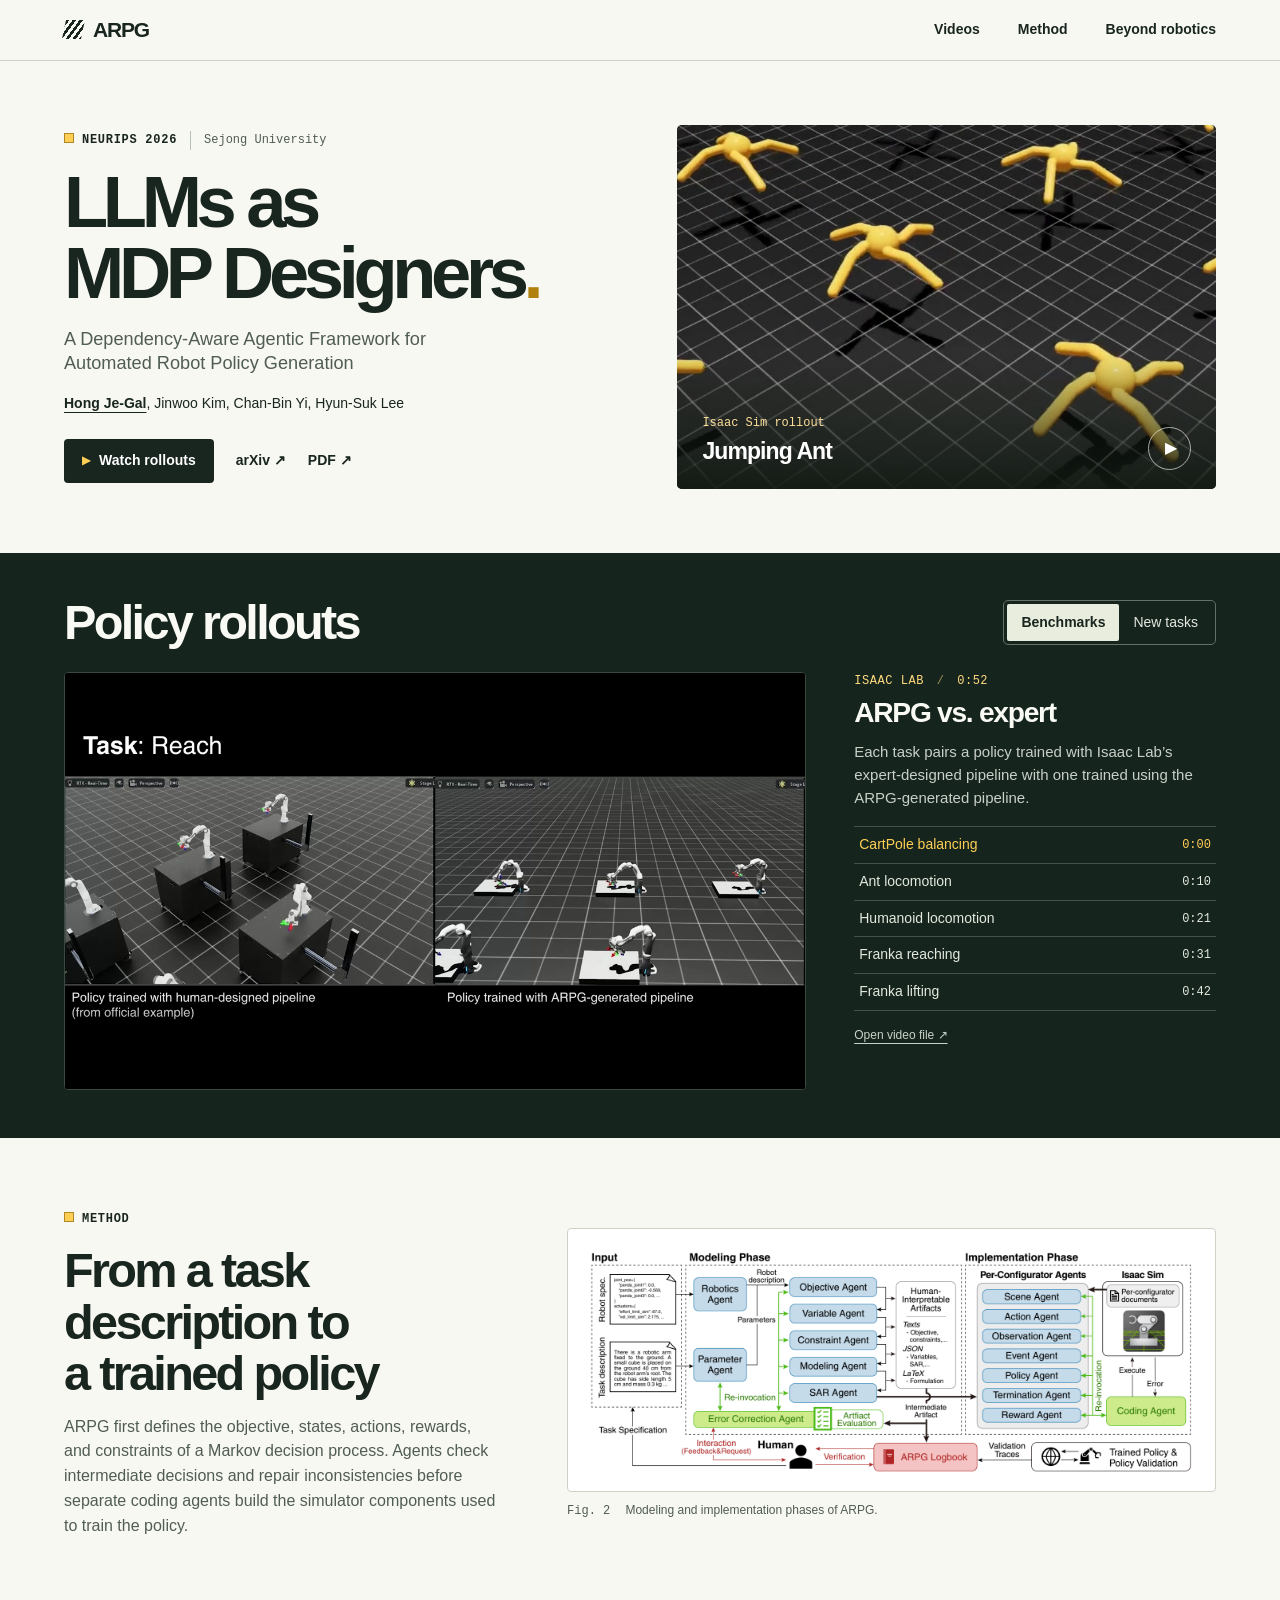
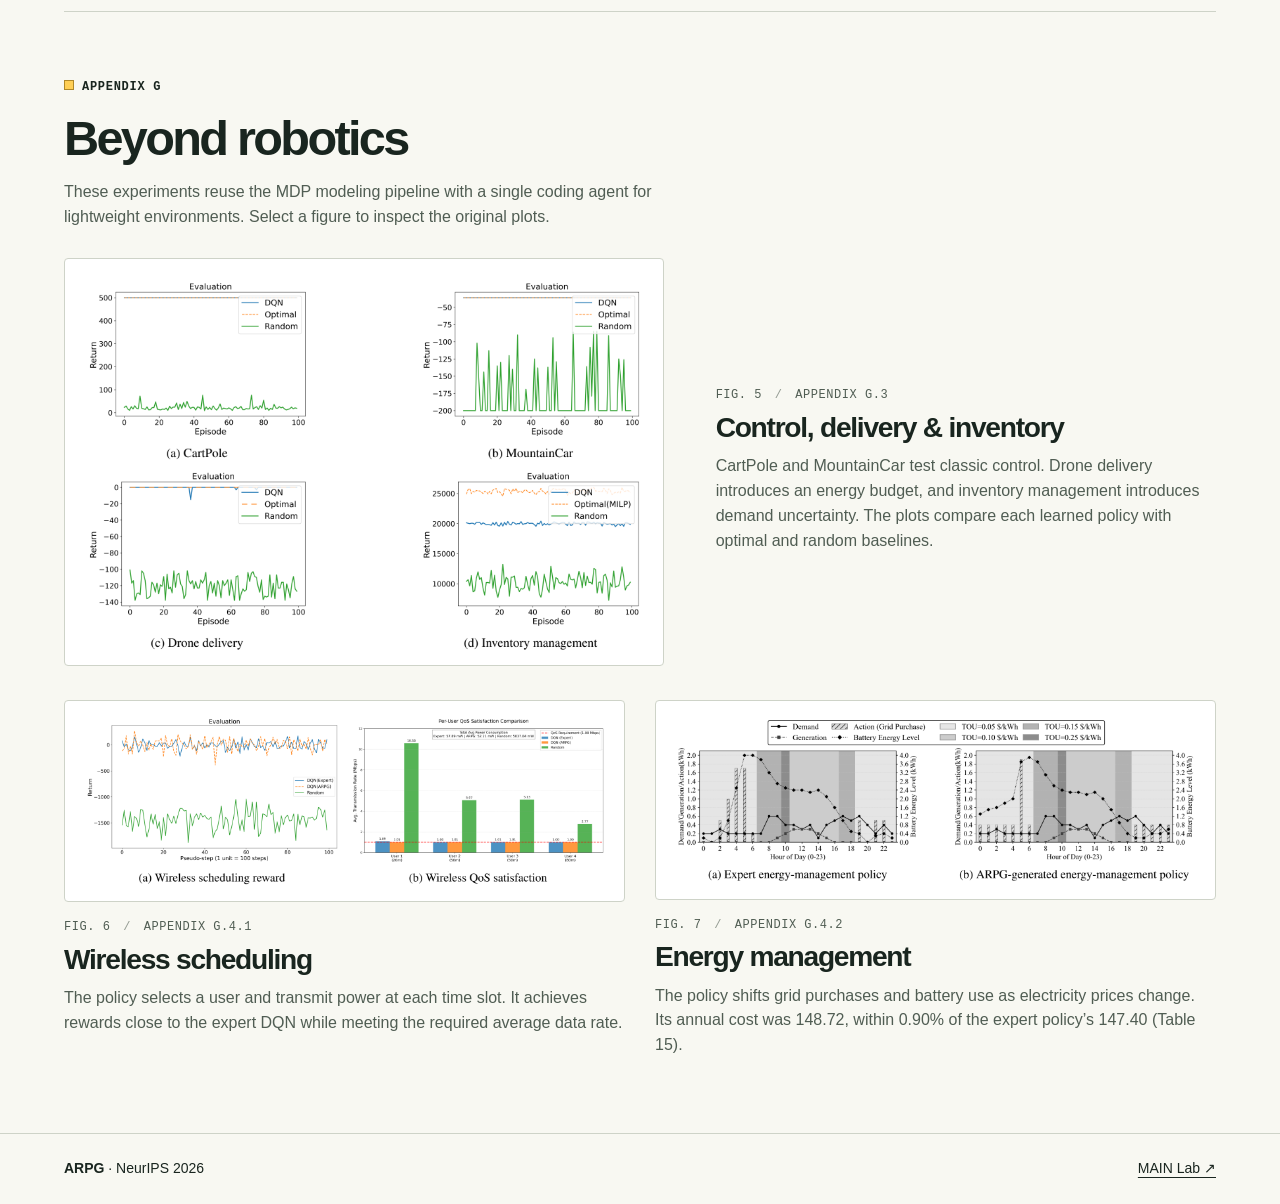
==== ARPG/index.html @ 0de3b46f "Publish ARPG project page and mobile video viewer" ====
<!doctype html>
<html lang="en">
<head>
  <meta charset="utf-8">
  <meta name="viewport" content="width=device-width, initial-scale=1">
  <meta name="theme-color" content="#f7f7f0">
  <meta name="description" content="ARPG at NeurIPS 2026. Watch expert and generated robot policies side by side, explore five new tasks, and see results beyond robotics.">
  <title>ARPG · LLMs as MDP Designers</title>
  <link rel="stylesheet" href="style.css">
  <script src="page.js" defer></script>
</head>
<body>
<a class="skip" href="#demos">Skip to videos</a>
<header class="header">
  <nav class="wrap"><a href="#top" class="brand" aria-label="ARPG project home"><i aria-hidden="true"></i>ARPG</a>
    <div class="navlinks"><a href="#demos">Videos</a><a href="#method">Method</a><a href="#beyond">Beyond robotics</a></div>
  </nav>
</header>
<main id="top">
  <section class="hero wrap" aria-labelledby="title">
    <div class="intro">
      <p class="kicker"><b>NeurIPS 2026</b><span>Sejong University</span></p>
      <h1 id="title">LLMs as <br>MDP Designers<span>.</span></h1>
      <p class="subtitle">A Dependency-Aware Agentic Framework for Automated Robot Policy Generation</p>
      <p class="authors"><a href="https://hongg-b.github.io/">Hong Je-Gal</a>, Jinwoo Kim, Chan-Bin Yi, Hyun-Suk Lee</p>
      <div class="actions"><a class="primary" href="#demos"><span aria-hidden="true">▶</span> Watch rollouts</a><a class="textlink" href="https://arxiv.org/abs/2611.04974">arXiv <span aria-hidden="true">↗</span></a><a class="textlink" href="https://arxiv.org/pdf/2611.04974">PDF <span aria-hidden="true">↗</span></a></div>
    </div>
    <a class="hero-shot" href="#variants" data-scene="4.3" aria-label="Play the Jumping Ant rollout">
      <img src="media/jumping-ant.jpg" width="1160" height="520" alt="Simulated Ant robots in midair above the Isaac Sim grid">
      <div class="shot-caption"><div><small>Isaac Sim rollout</small><strong>Jumping Ant</strong></div><span class="play" aria-hidden="true">▶</span></div>
    </a>
  </section>
  <section class="demos" id="demos" aria-labelledby="demo-title"><div class="wrap">
    <div class="demo-header"><h2 id="demo-title">Policy rollouts</h2>
      <div class="switches" aria-label="Select video" hidden><button aria-pressed="true" data-target="benchmarks">Benchmarks</button><button aria-pressed="false" data-target="variants">New tasks</button></div>
    </div>
    <article class="reel" id="benchmarks">
      <div class="screen"><video controls playsinline preload="none" poster="media/benchmarks.jpg" aria-label="Five benchmark comparisons"><source src="media/benchmarks.mp4" type="video/mp4"></video></div>
      <div class="reel-info">
        <p class="micro">Isaac Lab <span>/</span> 0:52</p><h3>ARPG vs. expert</h3><p>Each task pairs a policy trained with Isaac Lab’s expert-designed pipeline with one trained using the ARPG-generated pipeline.</p>
        <div class="chapters" aria-label="Benchmark video chapters" hidden></div>
        <a class="video-file" href="media/benchmarks.mp4">Open video file ↗</a>
      </div>
    </article>
    <article class="reel" id="variants">
      <div class="screen"><video controls playsinline preload="none" poster="media/new-tasks.jpg" aria-label="Five additional robot behaviors"><source src="media/new-tasks.mp4" type="video/mp4"></video></div>
      <div class="reel-info">
        <p class="micro">Isaac Sim <span>/</span> 0:20</p><h3>New robot tasks</h3><p>Changing the task description and robot configuration gives ARPG a new objective, from jumping in place to moving a cube between two tables.</p>
        <div class="chapters" aria-label="New task video chapters" hidden></div>
        <a class="video-file" href="media/new-tasks.mp4">Open video file ↗</a>
      </div>
    </article>
  </div></section>
  <section class="method wrap" id="method"><div class="method-intro"><p class="kicker"><b>Method</b></p><h2>From a task description to a trained policy</h2>
    <p>ARPG first defines the objective, states, actions, rewards, and constraints of a Markov decision process. Agents check intermediate decisions and repair inconsistencies before separate coding agents build the simulator components used to train the policy.</p></div>
    <figure><a class="plot" href="media/framework.webp" target="_blank" rel="noopener"><img src="media/framework.webp" loading="lazy" width="1552" height="588" alt="Task inputs feed sequential modeling and error correction, followed by parallel configuration agents and policy validation in Isaac Sim"></a><figcaption>Fig. 2 <span>Modeling and implementation phases of ARPG.</span></figcaption></figure>
  </section>
  <section class="beyond wrap" id="beyond"><div class="section-intro"><p class="kicker"><b>Appendix G</b></p><h2>Beyond robotics</h2><p>These experiments reuse the MDP modeling pipeline with a single coding agent for lightweight environments. Select a figure to inspect the original plots.</p></div>
    <div class="result-grid">
      <article class="result main-result"><a class="plot" href="media/control.webp" target="_blank" rel="noopener"><img src="media/control.webp" width="1624" height="1076" loading="lazy" alt="Four evaluation plots comparing DQN, optimal, and random performance on CartPole, MountainCar, drone delivery, and inventory management"></a><div><p class="micro">Fig. 5 <span>/</span> Appendix G.3</p><h3>Control, delivery &amp; inventory</h3><p>CartPole and MountainCar test classic control. Drone delivery introduces an energy budget, and inventory management introduces demand uncertainty. The plots compare each learned policy with optimal and random baselines.</p></div></article>
      <article class="result"><a class="plot" href="media/wireless.webp" target="_blank" rel="noopener"><img src="media/wireless.webp" width="1612" height="524" loading="lazy" alt="Wireless scheduling reward and quality-of-service comparisons for the generated policy, expert policy, and baselines"></a><div><p class="micro">Fig. 6 <span>/</span> Appendix G.4.1</p><h3>Wireless scheduling</h3><p>The policy selects a user and transmit power at each time slot. It achieves rewards close to the expert DQN while meeting the required average data rate.</p></div></article>
      <article class="result"><a class="plot" href="media/energy.webp" target="_blank" rel="noopener"><img src="media/energy.webp" width="1612" height="516" loading="lazy" alt="Daily energy demand, generation, grid purchases, and battery level for the expert and ARPG policies"></a><div><p class="micro">Fig. 7 <span>/</span> Appendix G.4.2</p><h3>Energy management</h3><p>The policy shifts grid purchases and battery use as electricity prices change. Its annual cost was 148.72, within 0.90% of the expert policy’s 147.40 (Table 15).</p></div></article>
    </div>
  </section>
</main>
<dialog class="figure-view" aria-labelledby="figure-name">
  <div class="figure-tools">
    <strong id="figure-name">Paper figure</strong>
    <button type="button" class="zoom">Zoom in</button>
    <form method="dialog"><button type="submit">Close</button></form>
  </div>
  <div class="figure-pan" tabindex="0" aria-label="Scrollable figure"><img alt=""></div>
</dialog>
<footer><div class="wrap"><span><strong>ARPG</strong> · NeurIPS 2026</span><a href="https://mainlab.kr/">MAIN Lab ↗</a></div></footer>
</body>
</html>
---- ARPG/style.css ----
:root {
  color-scheme: light;
  --paper: #f8f8f2;
  --ink: #19251f;
  --muted: #505d53;
  --rule: #ced3c8;
  --dark: #16241e;
  --gold: #ffcf55;
  --mono: "IBM Plex Mono", Consolas, monospace;
}
* { box-sizing: border-box; }
html { scroll-padding-top: 74px; }
body { margin: 0; background: var(--paper); color: var(--ink); font: 16px/1.55 Inter, "Segoe UI", Arial, sans-serif; }
a { color: inherit; text-underline-offset: 4px; }
button { font: inherit; cursor: pointer; }
:focus-visible { outline: 3px solid #c9870e; outline-offset: 3px; }
[hidden] { display: none !important; }
.wrap { width: min(1240px, 90%); margin-inline: auto; }
.skip { position: absolute; left: 12px; top: -100px; background: white; padding: 8px; z-index: 10; }
.skip:focus { top: 5px; }
.header { position: sticky; top: 0; z-index: 2; background: var(--paper); border-bottom: 1px solid var(--rule); }
nav, .navlinks, .actions, .demo-header, footer .wrap { display: flex; align-items: center; }
nav, footer .wrap, .demo-header { justify-content: space-between; }
nav { min-height: 60px; }
.brand { display: flex; align-items: center; gap: 10px; font-weight: 850; font-size: 21px; letter-spacing: -.055em; text-decoration: none; }
.brand i { width: 19px; height: 19px; background: repeating-linear-gradient(118deg, var(--ink) 0 3px, transparent 3px 6px); transform: skewX(-12deg); }
.navlinks { gap: clamp(14px, 3vw, 38px); font-size: 14px; font-weight: 580; }
.navlinks a { text-decoration: none; }
.navlinks a:hover, .textlink:hover, footer a:hover { text-decoration: underline; }
.hero { display: grid; grid-template-columns: 1.02fr 1fr; align-items: stretch; gap: clamp(28px, 5vw, 76px); padding-block: clamp(36px, 5vw, 76px); }
.intro { padding-block: 6px; align-self: center; }
.kicker, .micro, figcaption { font-family: var(--mono); font-size: 12px; }
.kicker { display: flex; flex-wrap: wrap; align-items: center; gap: 13px; color: var(--muted); margin: 0 0 17px; }
.kicker b { font-weight: 650; letter-spacing: .06em; text-transform: uppercase; color: var(--ink); }
.kicker b::before { content: ''; display: inline-block; width: 8px; height: 8px; background: var(--gold); border: 1px solid #b08828; margin-right: 8px; }
.kicker span { border-left: 1px solid #b7c0b4; padding-left: 13px; }
h1, h2, h3, p, figure { margin: 0; }
h1, h2, h3 { text-wrap: balance; }
h1 { font-size: clamp(48px,5.65vw,89px); letter-spacing: -.074em; line-height: .99; font-weight: 680; }
h1 span { color: #b2800d; }
.subtitle { font-size: clamp(17px,1.42vw,23px); line-height: 1.34; color: var(--muted); margin-top: 17px; max-width: 41ch; }
.authors { font-size: 14px; margin-top: 18px; }
.authors a { font-weight: 650; }
.actions { gap: 22px; margin-top: 24px; }
.primary { display: inline-flex; gap: 9px; align-items: center; text-decoration: none; background: var(--ink); color: white; border-radius: 4px; padding: 11px 18px; font-size: 14px; font-weight: 650; }
.primary span { color: var(--gold); font-size: 11px; }
.primary:hover { background: #304538; }
.textlink { text-decoration: none; font-weight: 650; font-size: 14px; }
.hero-shot { min-height: 330px; display: block; color: white; background: #262722; overflow: hidden; position: relative; border-radius: 5px; }
.hero-shot img { display: block; position: absolute; width: 100%; height: 100%; object-fit: cover; object-position: 47% center; transition: transform .3s; }
.hero-shot:hover img { transform: scale(1.025); }
.shot-caption { position: absolute; inset: auto 0 0; display: flex; align-items: end; justify-content: space-between; background: linear-gradient(transparent, #111912ed); padding: 55px 25px 19px; }
.shot-caption small { color: #ffe09a; font: 12px var(--mono); }
.shot-caption strong { display: block; font-size: 23px; letter-spacing: -.04em; }
.play { width: 43px; height: 43px; display: grid; place-items: center; padding-left: 2px; border: 1px solid #ffffff9e; border-radius: 50%; }
h2 { font-size: clamp(34px, 3.8vw, 55px); font-weight: 620; letter-spacing: -.055em; line-height: 1.05; }
h3 { font-size: clamp(23px, 2.2vw, 33px); font-weight: 610; letter-spacing: -.045em; line-height: 1.14; }
.demos { background: var(--dark); color: #f9faf4; padding: 44px 0 48px; }
.demo-header { gap: 18px; margin-bottom: 24px; }
.switches { border: 1px solid #657067; border-radius: 5px; display: inline-flex; padding: 3px; }
.switches button { border: 0; padding: 8px 14px; font-size: 14px; color: #e4e8df; background: transparent; border-radius: 2px; }
.switches button[aria-pressed=true] { background: #e9eddd; color: var(--ink); font-weight: 650; }
.reel { display: grid; grid-template-columns: minmax(0,2.05fr) minmax(240px,1fr); gap: clamp(20px,3.8vw,56px); align-items: start; }
.reel + .reel { margin-top: 28px; }
.switches:not([hidden]) ~ * { scroll-margin-top: 1rem; }
.demos:has(.switches:not([hidden])) .reel { margin-top: 0; }
.screen { background: black; border: 1px solid #3a483f; border-radius: 4px; overflow: hidden; }
video { display: block; width: 100%; aspect-ratio: 16/9; }
.micro { letter-spacing: .045em; text-transform: uppercase; }
.micro span { margin-inline: 5px; opacity: .6; }
.reel-info .micro { color: #ffda7e; }
.reel-info h3, .result h3 { margin-block: 7px 10px; }
.reel-info > p:not(.micro) { color: #c8d1c8; font-size: 15px; }
.chapters { margin: 17px 0 11px; border-top: 1px solid #415248; }
.chapters button { display: flex; align-items: center; justify-content: space-between; width: 100%; padding: 7px 5px; background: none; border: 0; border-bottom: 1px solid #415248; color: #e3e9dd; text-align: left; font-size: 14px; }
.chapters button[aria-current=true], .chapters button:hover { color: var(--gold); }
.chapters time { font: 12px var(--mono); }
.video-file { color: #c8d1c8; display: inline-block; padding: 4px 0; font-size: 12px; }
.method { display: grid; align-items: center; grid-template-columns: .8fr 1.2fr; gap: clamp(30px,5.5vw,84px); padding-block: 72px; border-bottom: 1px solid var(--rule); }
.method-intro > p:last-child, .section-intro > p:last-child { color: var(--muted); margin-top: 16px; max-width: 69ch; }
.plot { display: block; background: white; border: 1px solid var(--rule); padding: 14px; border-radius: 4px; cursor: zoom-in; }
.plot:hover { border-color: #778978; }
.plot img { width: 100%; height: auto; display: block; }
figcaption { margin-top: 9px; color: var(--muted); }
figcaption span { font-family: Inter, "Segoe UI", sans-serif; margin-left: 8px; }
.beyond { padding-block: 66px 75px; }
.section-intro { margin-bottom: 28px; }
.result-grid { display: grid; grid-template-columns: 1fr 1fr; gap: 30px; }
.result .micro { color: var(--muted); }
.result > div { padding-top: 16px; }
.result p:not(.micro) { color: var(--muted); }
.main-result { grid-column: 1/-1; display: grid; grid-template-columns: 1.2fr 1fr; gap: clamp(24px,4vw,70px); align-items: center; margin-bottom: 4px; }
footer { padding: 24px 0; border-top: 1px solid var(--rule); font-size: 14px; }
.figure-view { padding: 0; width: min(1050px, 96vw); max-width: 100%; max-height: 94vh; max-height: 94dvh; border: 1px solid var(--rule); border-radius: 8px; background: white; color: var(--ink); }
.figure-view::backdrop { background: #101911b8; }
body:has(.figure-view[open]) { overflow: hidden; }
.figure-tools { display: flex; align-items: center; gap: 8px; min-height: 56px; padding: 6px 9px; background: var(--paper); border-bottom: 1px solid var(--rule); }
.figure-tools strong { flex: 1; min-width: 0; line-height: 1.2; }
.figure-tools button { min-height: 44px; border-radius: 5px; padding-inline: 10px; border: 1px solid var(--rule); background: white; color: var(--ink); }
.figure-pan { max-height: 74vh; max-height: 74dvh; overflow: auto; overscroll-behavior: contain; }
.figure-pan img { width: 100%; height: auto; display: block; }
.figure-pan.enlarged img { width: max(1040px, 150%); max-width: none; }
video.portrait-cut { aspect-ratio: 640 / 796; object-fit: contain; }
@media (orientation: landscape) and (max-height: 560px) {
  .header { position: static; }
  video { max-height: 88vh; max-height: 88dvh; object-fit: contain; }
}
@media (max-width: 760px) {
  .wrap { width: min(92%,640px); }
  html { scroll-padding-top: 56px; }
  nav { min-height: 48px; }
  .brand, .navlinks a, .actions a, .video-file, footer a { display: inline-flex; align-items: center; min-width: 44px; min-height: 44px; }
  .navlinks { gap: clamp(8px, 3vw, 20px); }
  .navlinks a { justify-content: center; }
  .hero, .method, .reel, .main-result { grid-template-columns: 1fr; }
  .hero.wrap { width: 100%; padding: 0; color: white; background: linear-gradient(90deg,#0c1711f5 0%,#0c1711df 50%,#0c1711a3), url('media/jumping-ant.jpg') 54% center / cover; }
  .intro { width: min(92%,640px); margin: auto; padding: 20px 0 18px; }
  .hero .kicker { margin-bottom: 10px; color: #eef2e9; }
  .hero .kicker b, h1 span { color: var(--gold); }
  .hero .kicker span { border-color: #a8b3a8; }
  h1 { font-size: clamp(38px, 9.4vw, 56px); letter-spacing: -.055em; }
  h1 br { display: none; }
  .subtitle { margin-top: 8px; font-size: 16px; color: #f1f4ed; }
  .authors { margin-top: 10px; line-height: 1.45; }
  .actions { margin-top: 12px; gap: 18px; }
  .primary { color: var(--ink); background: var(--gold); }
  .primary:hover { background: #ffda7e; }
  .primary span { color: var(--ink); }
  .hero-shot { display: none; }
  .demo-header { display: grid; grid-template-columns: 1fr; gap: 12px; margin-bottom: 12px; }
  .demo-header h2 { font-size: 30px; }
  .switches { display: grid; grid-template-columns: 1fr 1fr; }
  .switches button { min-height: 44px; font-size: 15px; }
  .demos, .method, .beyond { padding-block: 34px; }
  .demos { padding-top: 19px; }
  .screen { margin-inline: calc((100% - 100vw) / 2); border-inline: 0; border-radius: 0; }
  video.portrait-cut { max-height: 72svh; }
  .method { gap: 19px; }
  .reel { gap: 17px; }
  .reel-info { display: flex; flex-direction: column; align-items: stretch; }
  .reel-info > p:not(.micro), .video-file { order: 1; }
  .video-file { align-self: start; }
  .chapters { margin: 3px 0 13px; border: 0; display: grid; grid-template-columns: repeat(2,minmax(0,1fr)); gap: 6px; }
  .chapters button { min-height: 46px; padding: 6px 8px; gap: 5px; line-height: 1.25; border: 1px solid #526256; border-radius: 5px; }
  .chapters button[aria-current=true] { background: #2e3e30; border-color: #d2ab51; }
  .result-grid { grid-template-columns: 1fr; gap: 25px; }
  .main-result { display: block; }
  .plot { padding: 6px; }
  .plot::after { content: "Enlarge ↗"; display: block; text-align: right; padding: 5px 4px 0; color: var(--muted); font: 12px var(--mono); }
  .plot { text-decoration: none; }
  .figure-tools { font-size: 14px; }
}
@media (max-width: 390px) {
  .navlinks { gap: 10px; font-size: 13px; }
}
@media (max-width: 760px) and (max-height: 660px) and (orientation: portrait) {
  .demo-header h2 { position: absolute; width: 1px; height: 1px; overflow: hidden; clip-path: inset(50%); }
  .intro { padding-block: 14px; }
  .demos { padding-top: 12px; }
}
@media (prefers-reduced-motion: reduce) { .hero-shot img { transition: none; } }
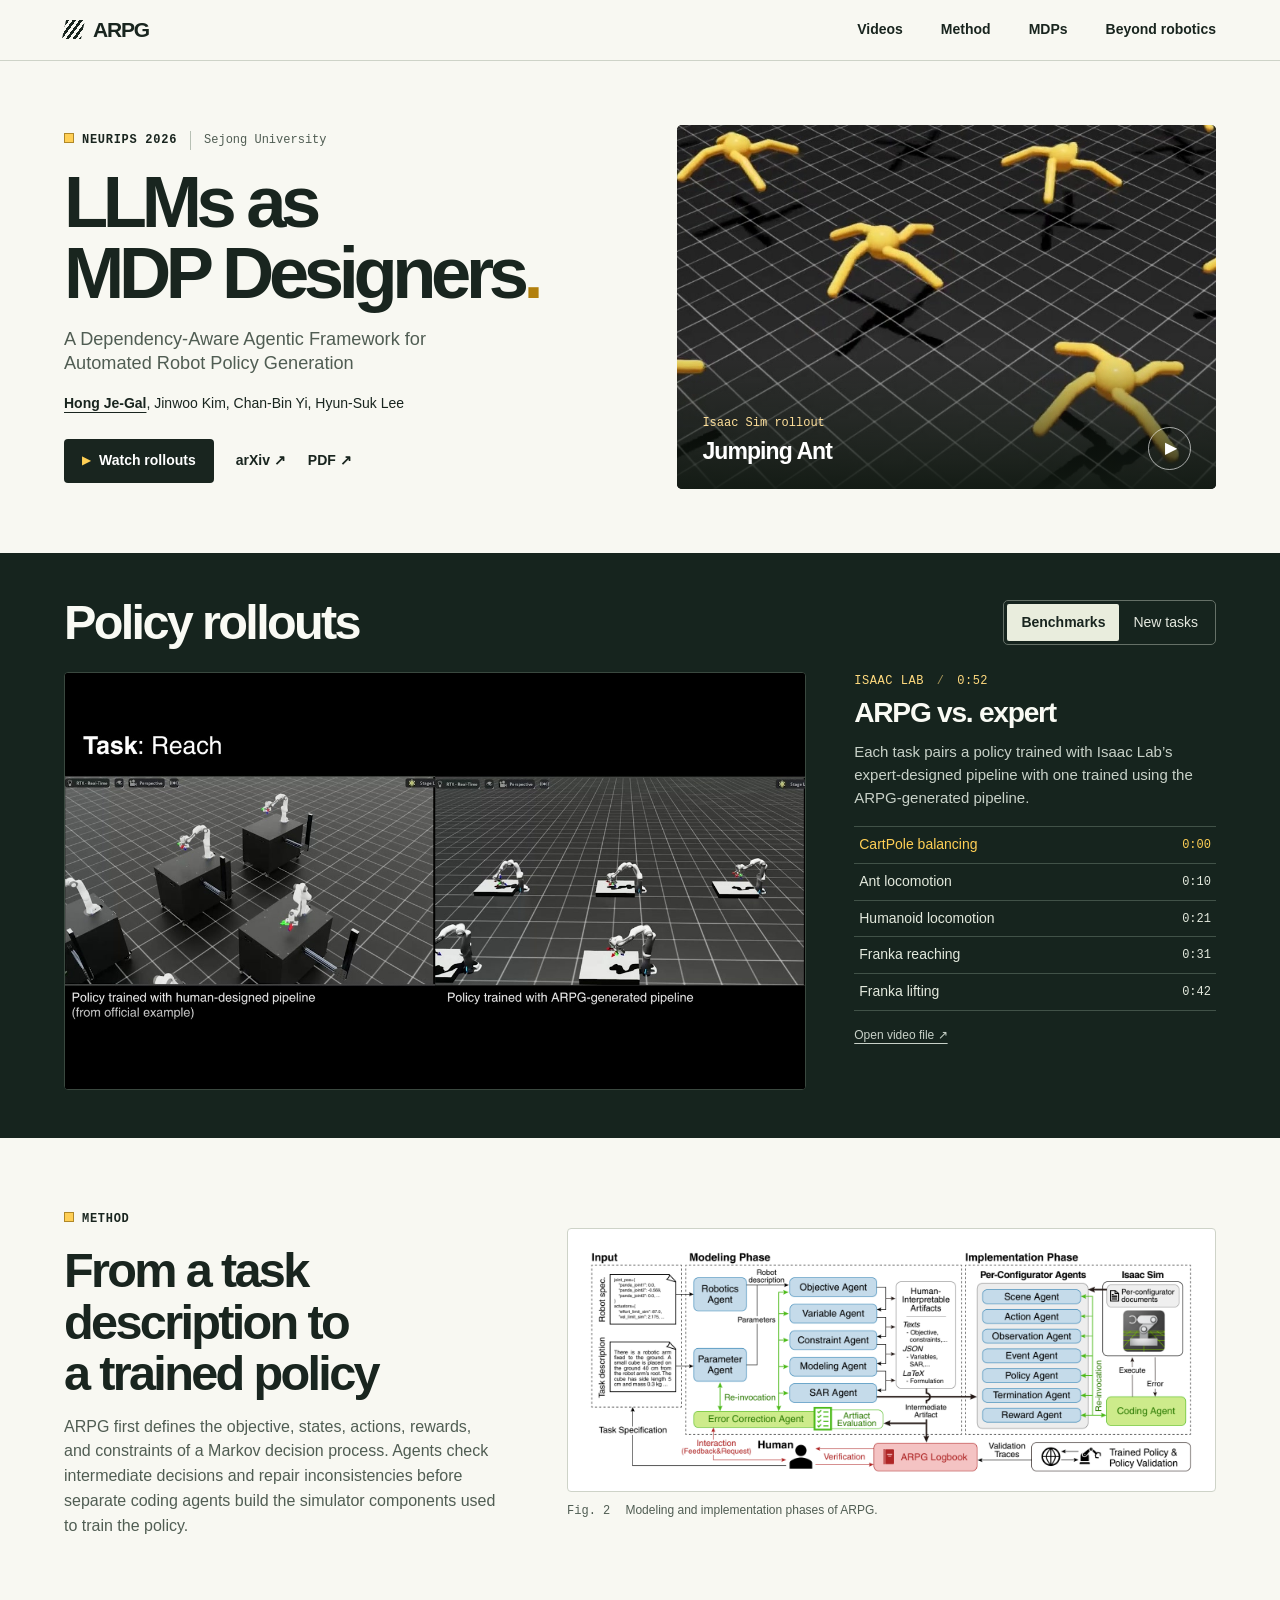
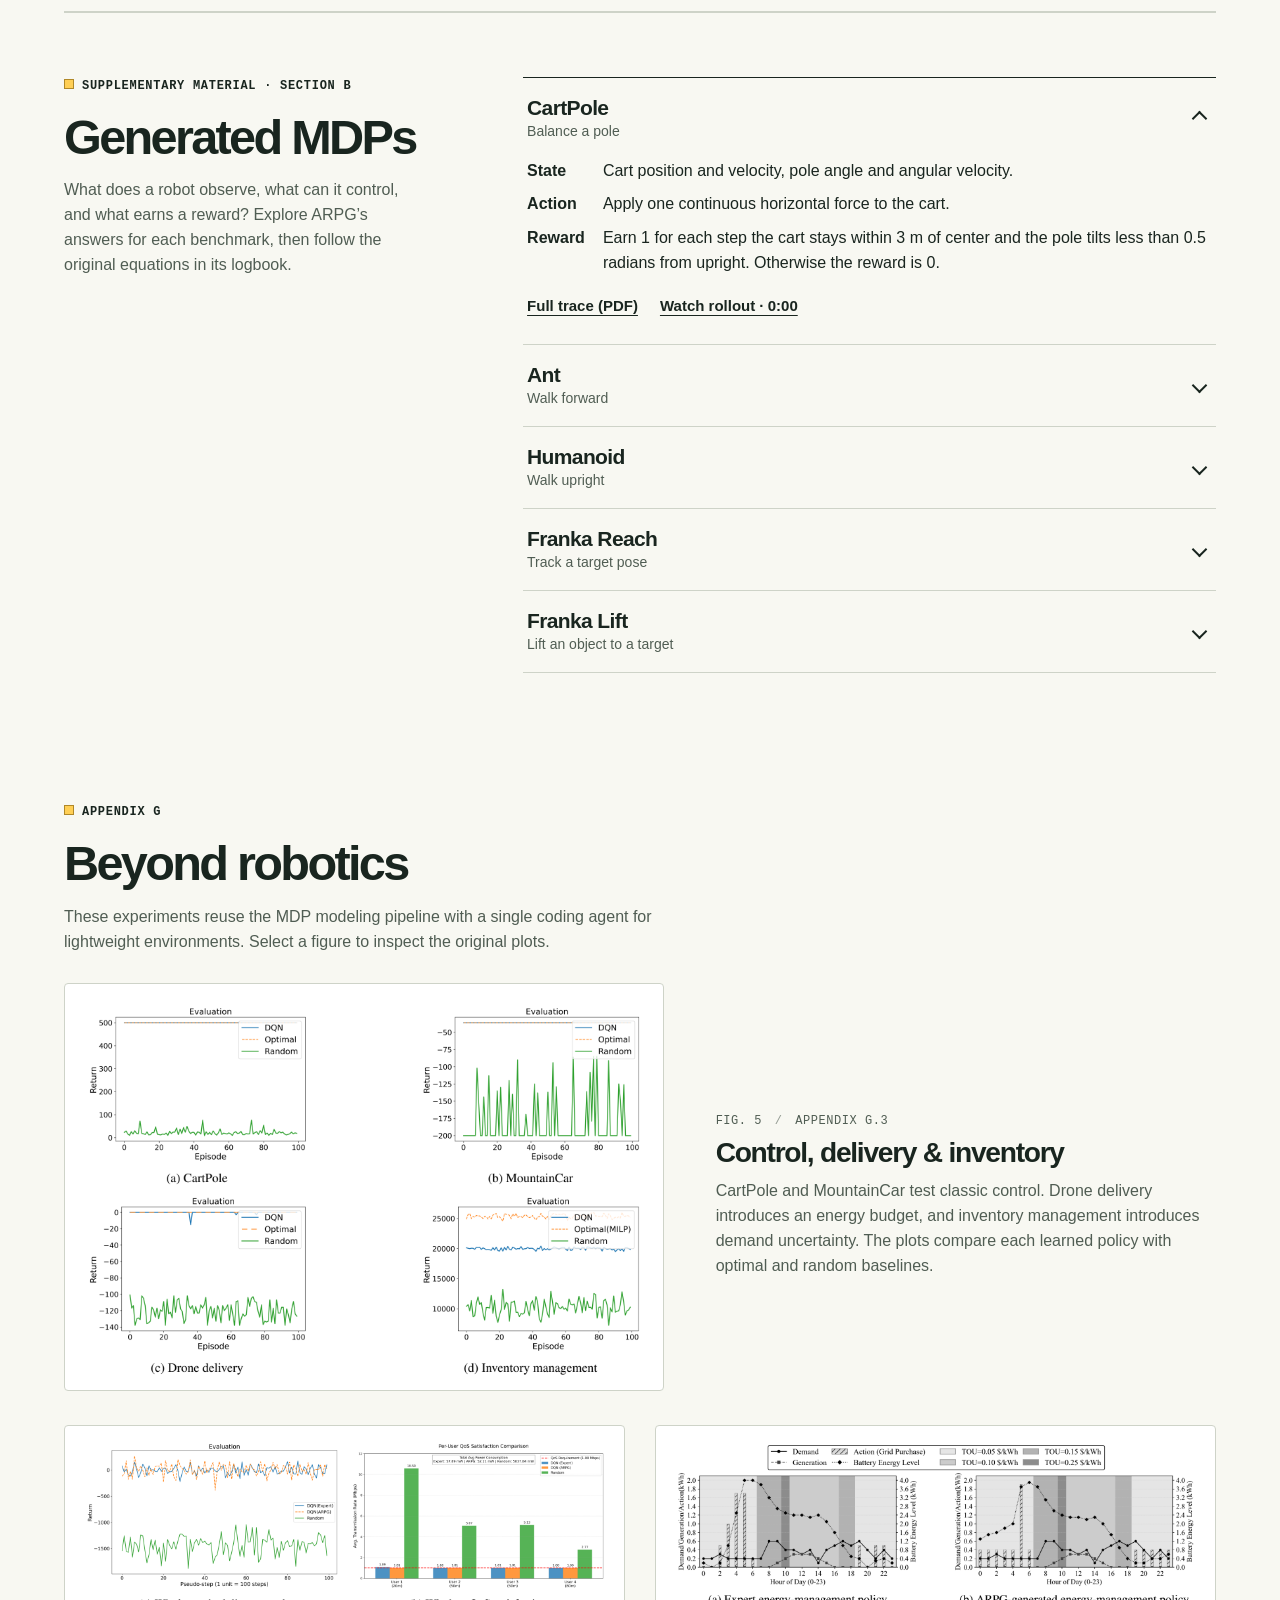
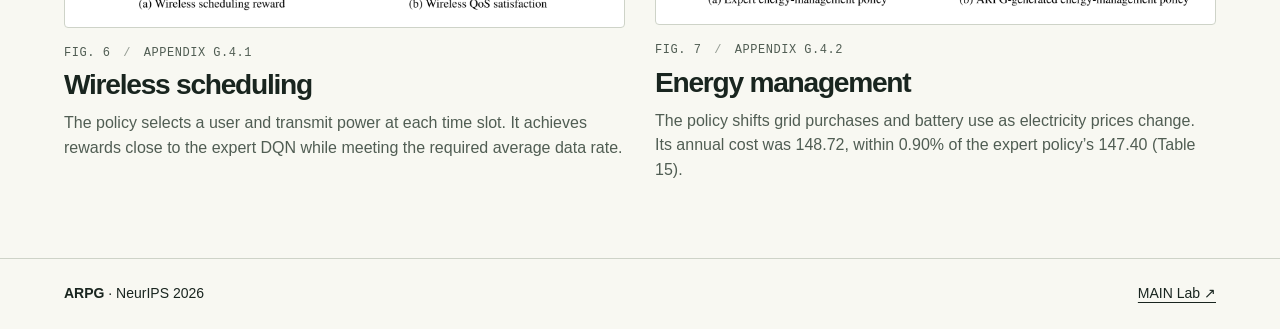
==== commit cd96ac00: "Explore five generated MDP traces alongside benchmark rollouts" ====
--- a/ARPG/index.html
+++ b/ARPG/index.html
@@ -4,7 +4,7 @@
   <meta charset="utf-8">
   <meta name="viewport" content="width=device-width, initial-scale=1">
   <meta name="theme-color" content="#f7f7f0">
-  <meta name="description" content="ARPG at NeurIPS 2026. Watch expert and generated robot policies side by side, explore five new tasks, and see results beyond robotics.">
+  <meta name="description" content="Watch ARPG's robot policies, explore the MDPs it generated for five benchmarks, and see results beyond robotics.">
   <title>ARPG · LLMs as MDP Designers</title>
   <link rel="stylesheet" href="style.css">
   <script src="page.js" defer></script>
@@ -13,7 +13,7 @@
 <a class="skip" href="#demos">Skip to videos</a>
 <header class="header">
   <nav class="wrap"><a href="#top" class="brand" aria-label="ARPG project home"><i aria-hidden="true"></i>ARPG</a>
-    <div class="navlinks"><a href="#demos">Videos</a><a href="#method">Method</a><a href="#beyond">Beyond robotics</a></div>
+    <div class="navlinks"><a href="#demos">Videos</a><a href="#method">Method</a><a href="#mdps">MDPs</a><a href="#beyond">Beyond<span class="nav-qualifier">&nbsp;robotics</span></a></div>
   </nav>
 </header>
 <main id="top">
@@ -55,6 +55,50 @@
     <p>ARPG first defines the objective, states, actions, rewards, and constraints of a Markov decision process. Agents check intermediate decisions and repair inconsistencies before separate coding agents build the simulator components used to train the policy.</p></div>
     <figure><a class="plot" href="media/framework.webp" target="_blank" rel="noopener"><img src="media/framework.webp" loading="lazy" width="1552" height="588" alt="Task inputs feed sequential modeling and error correction, followed by parallel configuration agents and policy validation in Isaac Sim"></a><figcaption>Fig. 2 <span>Modeling and implementation phases of ARPG.</span></figcaption></figure>
   </section>
+  <section class="mdps wrap" id="mdps" aria-labelledby="mdp-title">
+    <div class="mdp-intro"><p class="kicker"><b>Supplementary material · Section B</b></p>
+      <h2 id="mdp-title">Generated MDPs</h2>
+      <p>What does a robot observe, what can it control, and what earns a reward? Explore ARPG’s answers for each benchmark, then follow the original equations in its logbook.</p>
+    </div>
+    <div class="mdp-list">
+      <details open><summary><span>CartPole</span><small>Balance a pole</small></summary>
+        <div class="mdp-body"><dl>
+          <dt>State</dt><dd>Cart position and velocity, pole angle and angular velocity.</dd>
+          <dt>Action</dt><dd>Apply one continuous horizontal force to the cart.</dd>
+          <dt>Reward</dt><dd>Earn 1 for each step the cart stays within 3 m of center and the pole tilts less than 0.5 radians from upright. Otherwise the reward is 0.</dd>
+        </dl><div class="mdp-links"><a href="mdp-cartpole.pdf">Full trace (PDF)</a><a class="rollout-link" href="media/benchmarks.mp4#t=0">Watch rollout · 0:00</a></div></div>
+      </details>
+      <details><summary><span>Ant</span><small>Walk forward</small></summary>
+        <div class="mdp-body"><dl>
+          <dt>State</dt><dd>Joint and body motion, base height and orientation, foot contacts, elapsed time, and the previous effort commands.</dd>
+          <dt>Action</dt><dd>Set the effort for each of the eight leg joints.</dd>
+          <dt>Reward</dt><dd>Gain reward for forward progress along the world X-axis. Tilt, rotation, sideways drift, high effort, and abrupt effort changes reduce it.</dd>
+        </dl><div class="mdp-links"><a href="mdp-ant.pdf">Full trace (PDF)</a><a class="rollout-link" href="media/benchmarks.mp4#t=10.8">Watch rollout · 0:10</a></div></div>
+      </details>
+      <details><summary><span>Humanoid</span><small>Walk upright</small></summary>
+        <div class="mdp-body"><dl>
+          <dt>State</dt><dd>Joint and base motion, heading, uprightness, sideways displacement, base height, and left and right foot contacts.</dd>
+          <dt>Action</dt><dd>Send a normalized target to each actuated joint. Hold it for two physics steps.</dd>
+          <dt>Reward</dt><dd>Forward speed earns reward. Heading error, lean, sideways motion or displacement, and a fall below 0.6 m reduce it.</dd>
+        </dl><div class="mdp-links"><a href="mdp-humanoid.pdf">Full trace (PDF)</a><a class="rollout-link" href="media/benchmarks.mp4#t=21">Watch rollout · 0:21</a></div>
+        <p class="mdp-note">For a shorter walkthrough of how ARPG arrives at this reward, read <a href="humanoid-appendix-h.pdf">Appendix H (PDF)</a>.</p></div>
+      </details>
+      <details><summary><span>Franka Reach</span><small>Track a target pose</small></summary>
+        <div class="mdp-body"><dl>
+          <dt>State</dt><dd>Joint positions and velocities, the commanded end-effector pose, position and orientation errors, the previous action, and elapsed time.</dd>
+          <dt>Action</dt><dd>Set joint-position targets for the seven arm joints and two gripper fingers.</dd>
+          <dt>Reward</dt><dd>Reduce the squared position and orientation errors. Joint speed and changes in the commanded targets add to the tracking cost.</dd>
+        </dl><div class="mdp-links"><a href="mdp-franka-reach.pdf">Full trace (PDF)</a><a class="rollout-link" href="media/benchmarks.mp4#t=31.5">Watch rollout · 0:31</a></div></div>
+      </details>
+      <details><summary><span>Franka Lift</span><small>Lift an object to a target</small></summary>
+        <div class="mdp-body"><dl>
+          <dt>State</dt><dd>Arm and gripper joint positions and velocities, object position relative to the base, target position, and the previous action.</dd>
+          <dt>Action</dt><dd>Increment the joint targets at 50 Hz. The two gripper fingers receive the same increment.</dd>
+          <dt>Reward</dt><dd>Bring the object closer to the target and lift it above the height threshold. Dropping it, opening the gripper after lifting, moving joints rapidly, or changing commands abruptly incurs a penalty.</dd>
+        </dl><div class="mdp-links"><a href="mdp-franka-lift.pdf">Full trace (PDF)</a><a class="rollout-link" href="media/benchmarks.mp4#t=42">Watch rollout · 0:42</a></div></div>
+      </details>
+    </div>
+  </section>
   <section class="beyond wrap" id="beyond"><div class="section-intro"><p class="kicker"><b>Appendix G</b></p><h2>Beyond robotics</h2><p>These experiments reuse the MDP modeling pipeline with a single coding agent for lightweight environments. Select a figure to inspect the original plots.</p></div>
     <div class="result-grid">
       <article class="result main-result"><a class="plot" href="media/control.webp" target="_blank" rel="noopener"><img src="media/control.webp" width="1624" height="1076" loading="lazy" alt="Four evaluation plots comparing DQN, optimal, and random performance on CartPole, MountainCar, drone delivery, and inventory management"></a><div><p class="micro">Fig. 5 <span>/</span> Appendix G.3</p><h3>Control, delivery &amp; inventory</h3><p>CartPole and MountainCar test classic control. Drone delivery introduces an energy budget, and inventory management introduces demand uncertainty. The plots compare each learned policy with optimal and random baselines.</p></div></article>
--- a/ARPG/style.css
+++ b/ARPG/style.css
@@ -85,6 +85,23 @@
 figcaption span { font-family: Inter, "Segoe UI", sans-serif; margin-left: 8px; }
 .beyond { padding-block: 66px 75px; }
 .section-intro { margin-bottom: 28px; }
+.mdps { display: grid; grid-template-columns: minmax(0, 0.8fr) minmax(0, 1.45fr); gap: clamp(28px, 6vw, 96px); padding-block: clamp(36px, 5vw, 72px); border-top: 1px solid var(--rule); }
+.mdp-intro > p:last-child { margin-top: 15px; color: var(--muted); max-width: 39ch; }
+.mdp-list { border-top: 1px solid var(--ink); }
+.mdp-list details { border-bottom: 1px solid var(--rule); }
+.mdp-list summary { display: grid; grid-template-columns: 1fr auto; column-gap: 12px; padding: 16px 4px; cursor: pointer; list-style: none; }
+.mdp-list summary::-webkit-details-marker { display: none; }
+.mdp-list summary > span { font-size: 21px; font-weight: 650; line-height: 1.3; letter-spacing: -.03em; }
+.mdp-list summary small { grid-column: 1; font-size: 14px; color: var(--muted); }
+.mdp-list summary::after { content: ""; grid-column: 2; grid-row: 1 / 3; align-self: center; width: 9px; height: 9px; margin-right: 7px; border-right: 2px solid; border-bottom: 2px solid; transform: rotate(45deg); }
+.mdp-list details[open] > summary::after { transform: rotate(225deg); }
+.mdp-body { padding: 0 4px 16px; }
+.mdp-body dl { margin: 0; display: grid; grid-template-columns: auto 1fr; gap: 9px 18px; }
+.mdp-body dt { font-weight: 650; }
+.mdp-body dd { margin: 0; }
+.mdp-links { display: flex; flex-wrap: wrap; column-gap: 22px; margin-top: 8px; }
+.mdp-links a { display: inline-flex; min-height: 44px; align-items: center; font-size: 15px; font-weight: 600; }
+.mdp-note { color: var(--muted); font-size: 15px; margin-top: 4px; }
 .result-grid { display: grid; grid-template-columns: 1fr 1fr; gap: 30px; }
 .result .micro { color: var(--muted); }
 .result > div { padding-top: 16px; }
@@ -106,6 +123,7 @@
   video { max-height: 88vh; max-height: 88dvh; object-fit: contain; }
 }
 @media (max-width: 760px) {
+  .mdps { grid-template-columns: 1fr; gap: 22px; }
   .wrap { width: min(92%,640px); }
   html { scroll-padding-top: 56px; }
   nav { min-height: 48px; }
@@ -133,7 +151,8 @@
   .switches button { min-height: 44px; font-size: 15px; }
   .demos, .method, .beyond { padding-block: 34px; }
   .demos { padding-top: 19px; }
-  .screen { margin-inline: calc((100% - 100vw) / 2); border-inline: 0; border-radius: 0; }
+  .demos { container-type: inline-size; }
+  .screen { margin-inline: calc((100% - 100cqw) / 2); border-inline: 0; border-radius: 0; }
   video.portrait-cut { max-height: 72svh; }
   .method { gap: 19px; }
   .reel { gap: 17px; }
@@ -151,6 +170,7 @@
   .figure-tools { font-size: 14px; }
 }
 @media (max-width: 390px) {
+  .nav-qualifier { display: none; }
   .navlinks { gap: 10px; font-size: 13px; }
 }
 @media (max-width: 760px) and (max-height: 660px) and (orientation: portrait) {
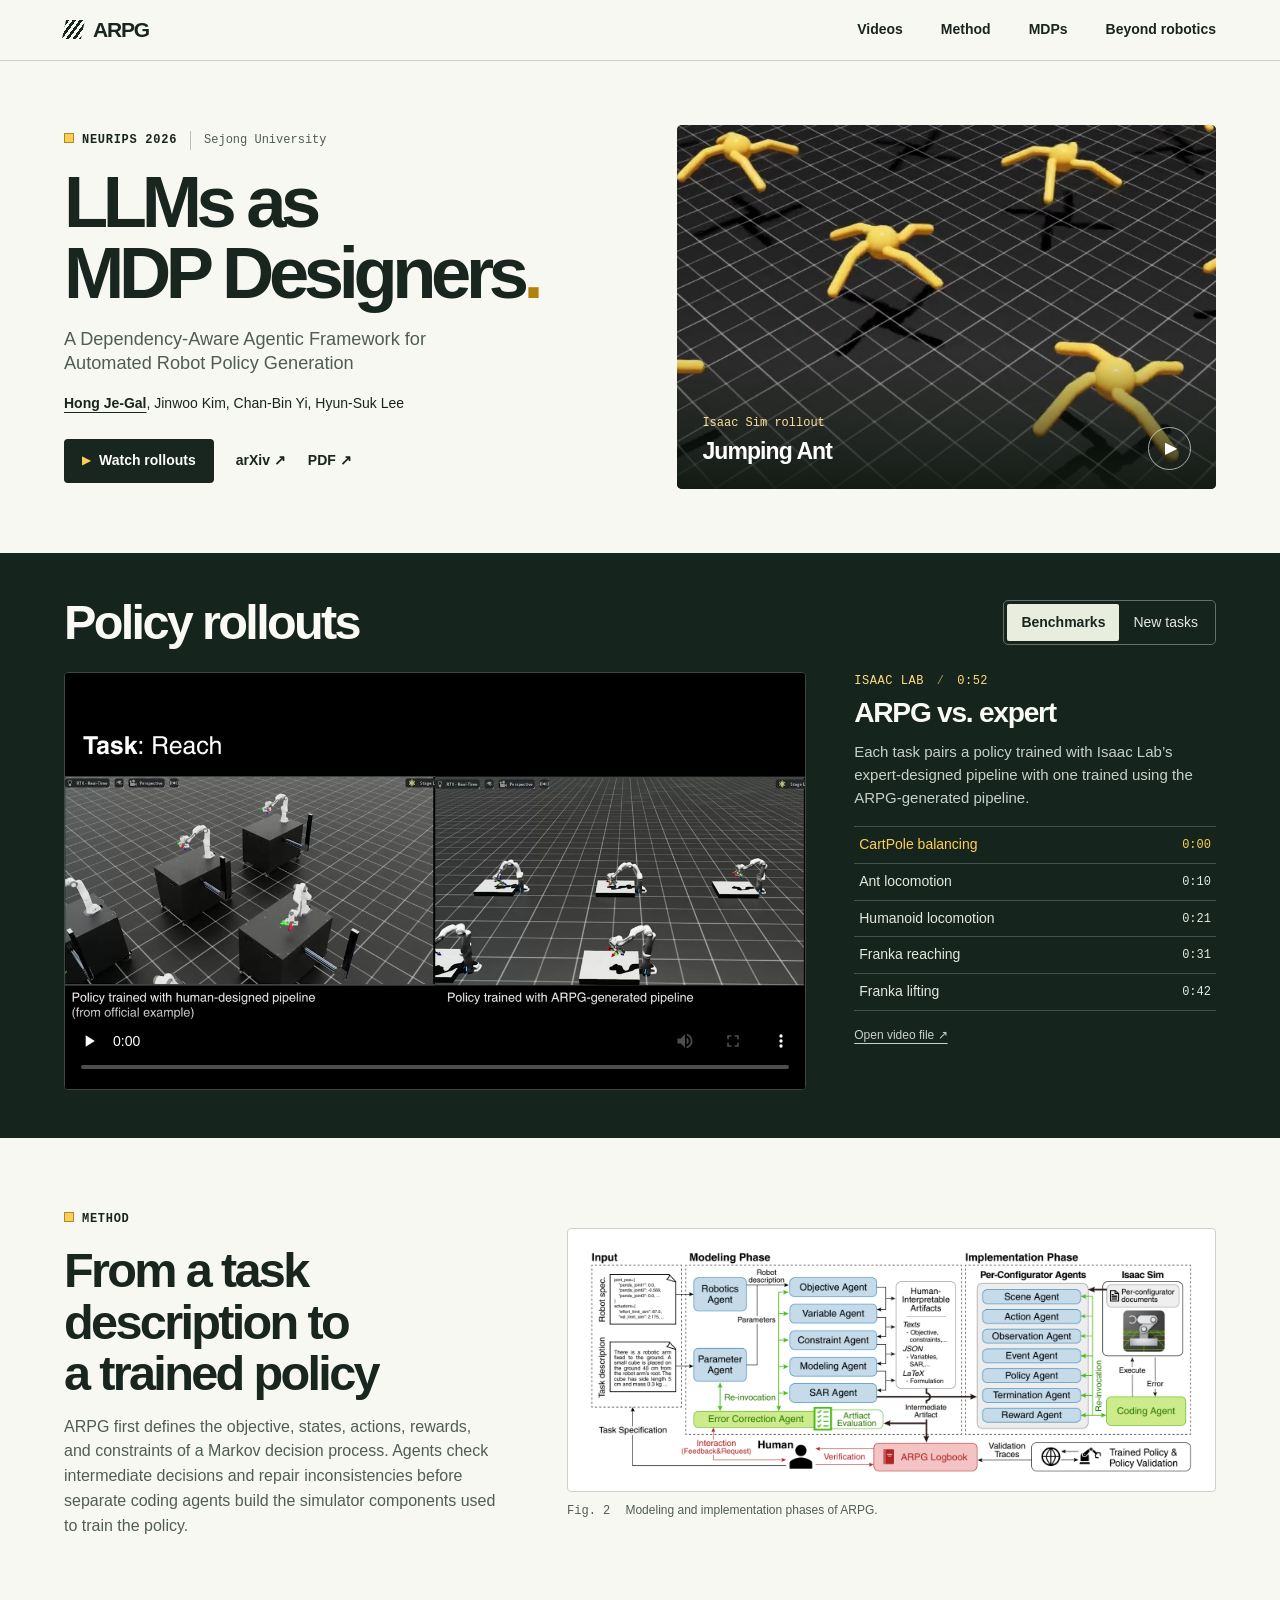
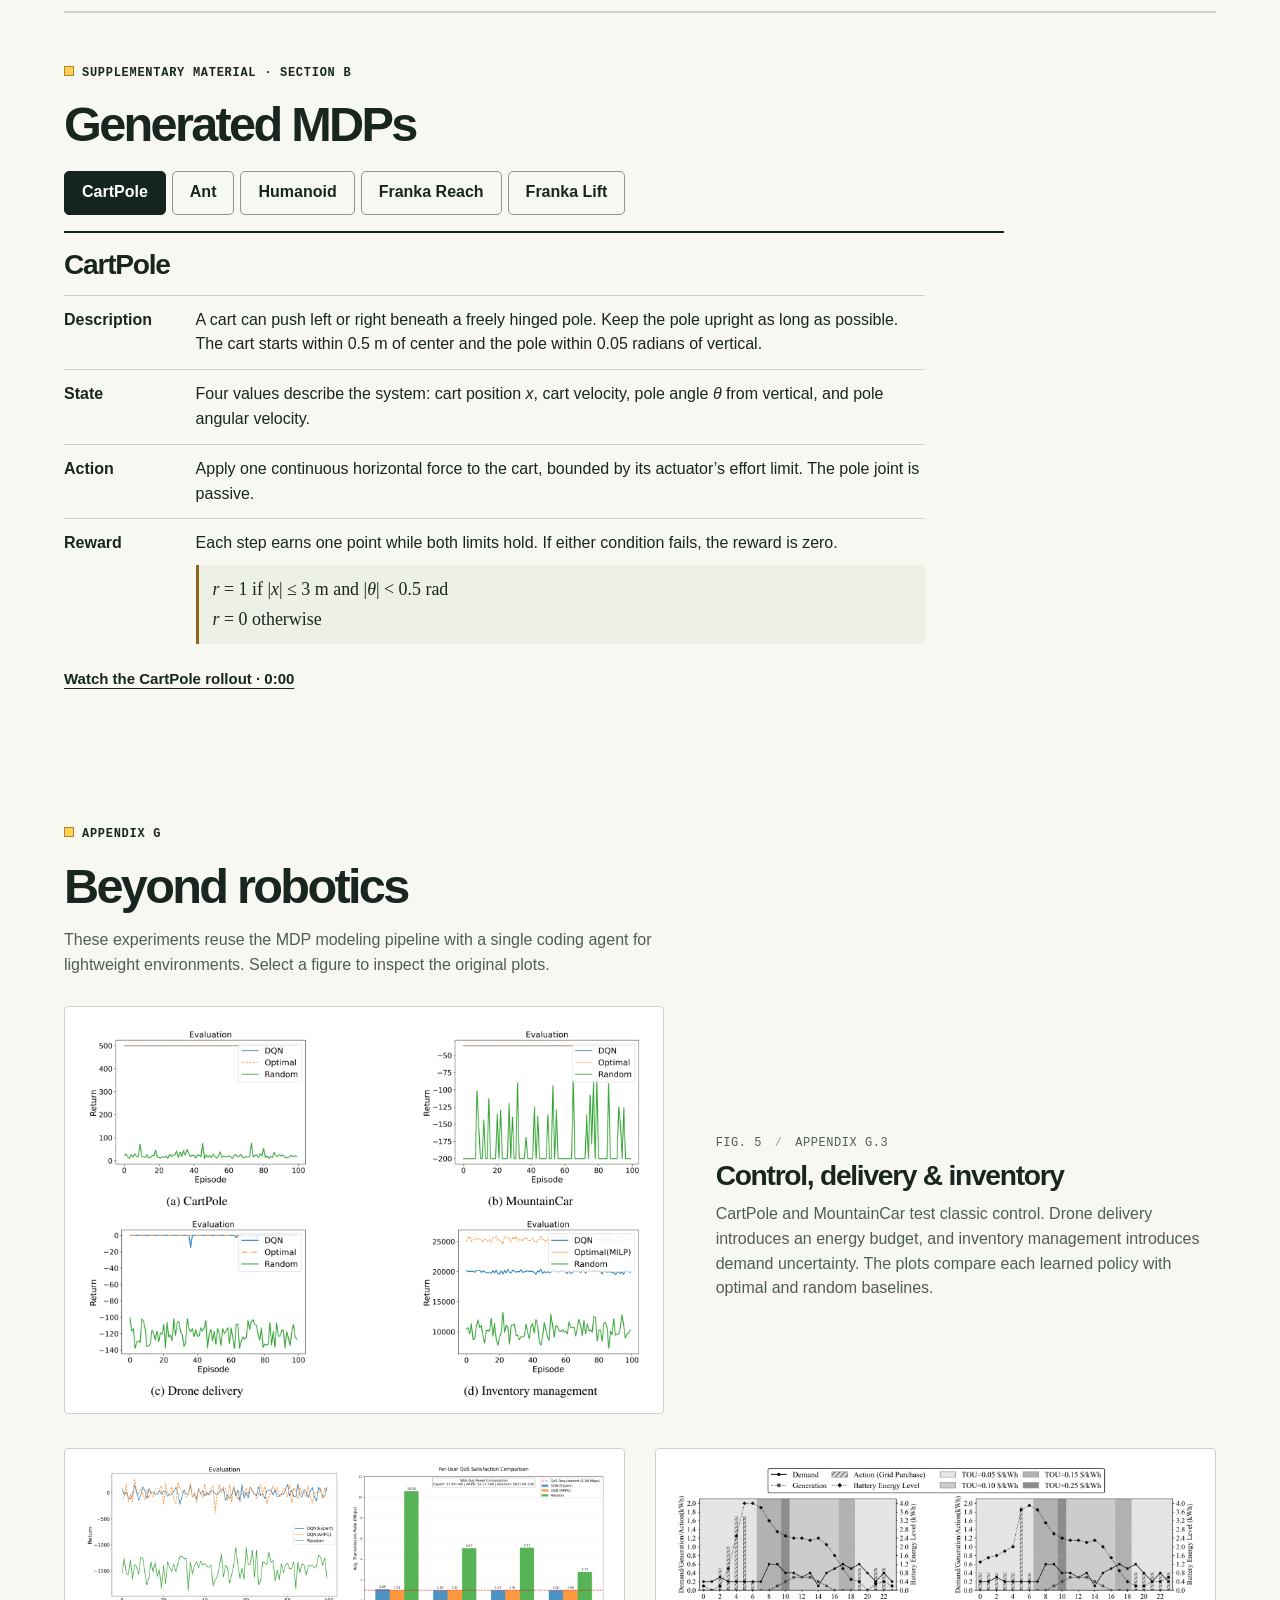
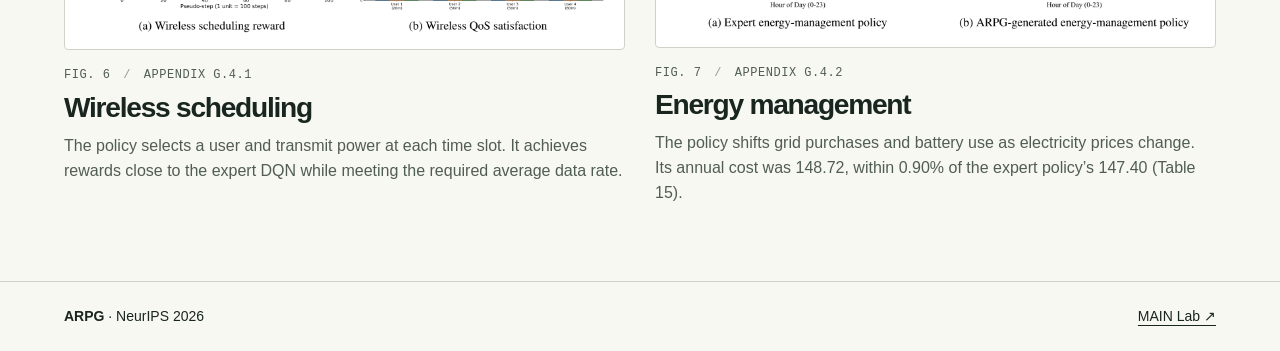
==== commit ae6b22bb: "Read each generated MDP and its reward equation in place" ====
--- a/ARPG/index.html
+++ b/ARPG/index.html
@@ -6,8 +6,8 @@
   <meta name="theme-color" content="#f7f7f0">
   <meta name="description" content="Watch ARPG's robot policies, explore the MDPs it generated for five benchmarks, and see results beyond robotics.">
   <title>ARPG · LLMs as MDP Designers</title>
-  <link rel="stylesheet" href="style.css">
-  <script src="page.js" defer></script>
+  <link rel="stylesheet" href="style.css?v=mdp-reader">
+  <script src="page.js?v=mdp-reader" defer></script>
 </head>
 <body>
 <a class="skip" href="#demos">Skip to videos</a>
@@ -56,48 +56,72 @@
     <figure><a class="plot" href="media/framework.webp" target="_blank" rel="noopener"><img src="media/framework.webp" loading="lazy" width="1552" height="588" alt="Task inputs feed sequential modeling and error correction, followed by parallel configuration agents and policy validation in Isaac Sim"></a><figcaption>Fig. 2 <span>Modeling and implementation phases of ARPG.</span></figcaption></figure>
   </section>
   <section class="mdps wrap" id="mdps" aria-labelledby="mdp-title">
-    <div class="mdp-intro"><p class="kicker"><b>Supplementary material · Section B</b></p>
-      <h2 id="mdp-title">Generated MDPs</h2>
-      <p>What does a robot observe, what can it control, and what earns a reward? Explore ARPG’s answers for each benchmark, then follow the original equations in its logbook.</p>
-    </div>
-    <div class="mdp-list">
-      <details open><summary><span>CartPole</span><small>Balance a pole</small></summary>
-        <div class="mdp-body"><dl>
-          <dt>State</dt><dd>Cart position and velocity, pole angle and angular velocity.</dd>
-          <dt>Action</dt><dd>Apply one continuous horizontal force to the cart.</dd>
-          <dt>Reward</dt><dd>Earn 1 for each step the cart stays within 3 m of center and the pole tilts less than 0.5 radians from upright. Otherwise the reward is 0.</dd>
-        </dl><div class="mdp-links"><a href="mdp-cartpole.pdf">Full trace (PDF)</a><a class="rollout-link" href="media/benchmarks.mp4#t=0">Watch rollout · 0:00</a></div></div>
-      </details>
-      <details><summary><span>Ant</span><small>Walk forward</small></summary>
-        <div class="mdp-body"><dl>
-          <dt>State</dt><dd>Joint and body motion, base height and orientation, foot contacts, elapsed time, and the previous effort commands.</dd>
-          <dt>Action</dt><dd>Set the effort for each of the eight leg joints.</dd>
-          <dt>Reward</dt><dd>Gain reward for forward progress along the world X-axis. Tilt, rotation, sideways drift, high effort, and abrupt effort changes reduce it.</dd>
-        </dl><div class="mdp-links"><a href="mdp-ant.pdf">Full trace (PDF)</a><a class="rollout-link" href="media/benchmarks.mp4#t=10.8">Watch rollout · 0:10</a></div></div>
-      </details>
-      <details><summary><span>Humanoid</span><small>Walk upright</small></summary>
-        <div class="mdp-body"><dl>
-          <dt>State</dt><dd>Joint and base motion, heading, uprightness, sideways displacement, base height, and left and right foot contacts.</dd>
-          <dt>Action</dt><dd>Send a normalized target to each actuated joint. Hold it for two physics steps.</dd>
-          <dt>Reward</dt><dd>Forward speed earns reward. Heading error, lean, sideways motion or displacement, and a fall below 0.6 m reduce it.</dd>
-        </dl><div class="mdp-links"><a href="mdp-humanoid.pdf">Full trace (PDF)</a><a class="rollout-link" href="media/benchmarks.mp4#t=21">Watch rollout · 0:21</a></div>
-        <p class="mdp-note">For a shorter walkthrough of how ARPG arrives at this reward, read <a href="humanoid-appendix-h.pdf">Appendix H (PDF)</a>.</p></div>
-      </details>
-      <details><summary><span>Franka Reach</span><small>Track a target pose</small></summary>
-        <div class="mdp-body"><dl>
-          <dt>State</dt><dd>Joint positions and velocities, the commanded end-effector pose, position and orientation errors, the previous action, and elapsed time.</dd>
-          <dt>Action</dt><dd>Set joint-position targets for the seven arm joints and two gripper fingers.</dd>
-          <dt>Reward</dt><dd>Reduce the squared position and orientation errors. Joint speed and changes in the commanded targets add to the tracking cost.</dd>
-        </dl><div class="mdp-links"><a href="mdp-franka-reach.pdf">Full trace (PDF)</a><a class="rollout-link" href="media/benchmarks.mp4#t=31.5">Watch rollout · 0:31</a></div></div>
-      </details>
-      <details><summary><span>Franka Lift</span><small>Lift an object to a target</small></summary>
-        <div class="mdp-body"><dl>
-          <dt>State</dt><dd>Arm and gripper joint positions and velocities, object position relative to the base, target position, and the previous action.</dd>
-          <dt>Action</dt><dd>Increment the joint targets at 50 Hz. The two gripper fingers receive the same increment.</dd>
-          <dt>Reward</dt><dd>Bring the object closer to the target and lift it above the height threshold. Dropping it, opening the gripper after lifting, moving joints rapidly, or changing commands abruptly incurs a penalty.</dd>
-        </dl><div class="mdp-links"><a href="mdp-franka-lift.pdf">Full trace (PDF)</a><a class="rollout-link" href="media/benchmarks.mp4#t=42">Watch rollout · 0:42</a></div></div>
-      </details>
-    </div>
+    <p class="kicker"><b>Supplementary material · Section B</b></p>
+    <h2 id="mdp-title">Generated MDPs</h2>
+    <div class="mdp-tabs" role="tablist" aria-label="Benchmark task" hidden></div>
+    <article class="mdp-panel" id="mdp-cartpole">
+      <h3>CartPole</h3>
+      <dl>
+        <dt>Description</dt><dd>A cart can push left or right beneath a freely hinged pole. Keep the pole upright as long as possible. The cart starts within 0.5 m of center and the pole within 0.05 radians of vertical.</dd>
+        <dt>State</dt><dd>Four values describe the system: cart position <i>x</i>, cart velocity, pole angle <i>θ</i> from vertical, and pole angular velocity.</dd>
+        <dt>Action</dt><dd>Apply one continuous horizontal force to the cart, bounded by its actuator’s effort limit. The pole joint is passive.</dd>
+        <dt>Reward</dt><dd>Each step earns one point while both limits hold. If either condition fails, the reward is zero.
+          <div class="mdp-equation"><i>r</i> = 1 if |<i>x</i>| ≤ 3 m and |<i>θ</i>| &lt; 0.5 rad<br><i>r</i> = 0 otherwise</div></dd>
+      </dl>
+      <a class="rollout-link" href="media/benchmarks.mp4#t=0">Watch the CartPole rollout · 0:00</a>
+    </article>
+
+    <article class="mdp-panel" id="mdp-ant">
+      <h3>Ant</h3>
+      <dl>
+        <dt>Description</dt><dd>Coordinate four legs to travel along the world’s positive X-axis. An episode lasts up to 16 seconds and ends early if the base drops below 0.31 m.</dd>
+        <dt>State</dt><dd>Eight joint positions and velocities, base orientation, linear and angular velocity, height, forward speed, four foot-contact flags, elapsed time, and the previous eight effort commands.</dd>
+        <dt>Action</dt><dd>Set one effort command for each of the eight leg joints. The simulator holds these commands between control updates.</dd>
+        <dt>Reward</dt><dd>Forward distance earns reward. Five weighted penalties favor an efficient, stable gait.
+          <div class="mdp-equation"><i>r</i> = 𝟙[<i>h</i> ≥ 0.31] · (<i>v</i><sub>x</sub> Δ<i>t</i> − <i>P</i>)</div>
+          <span class="mdp-key"><i>h</i> is base height in meters. <i>P</i> combines tilt, angular motion, effort, change in effort, and sideways speed. Below the height threshold the reward is zero.</span></dd>
+      </dl>
+      <a class="rollout-link" href="media/benchmarks.mp4#t=10.8">Watch the Ant rollout · 0:10</a>
+    </article>
+
+    <article class="mdp-panel" id="mdp-humanoid">
+      <h3>Humanoid</h3>
+      <dl>
+        <dt>Description</dt><dd>Walk forward along the world’s positive X-axis while staying upright and facing forward. Each episode lasts up to 16 seconds. A base height below 0.6 m counts as a fall.</dd>
+        <dt>State</dt><dd>Joint positions and velocities, base linear and angular velocity, heading error, upright alignment, forward speed, sideways displacement and speed, base height, and contact at each foot.</dd>
+        <dt>Action</dt><dd>Issue a normalized target in [−1, 1] for each actuated joint at 60 Hz. Targets are scaled to each joint’s range and held for two physics steps.</dd>
+        <dt>Reward</dt><dd>Forward speed earns reward. Heading error, lean, sideways displacement or motion, and falling each subtract from it.
+          <div class="mdp-equation"><i>r</i> = <i>v</i><sub>x</sub> − |<i>θ</i>| − (1 − <i>u</i>) − |<i>y</i>| − |<i>v</i><sub>y</sub>| − 𝟙[<i>h</i> &lt; 0.6]</div>
+          <span class="mdp-key"><i>θ</i> is heading error, <i>u</i> is torso alignment with vertical, <i>y</i> is sideways displacement, and <i>h</i> is base height in meters. The final term is 1 on a fall.</span></dd>
+      </dl>
+      <a class="rollout-link" href="media/benchmarks.mp4#t=21">Watch the Humanoid rollout · 0:21</a>
+    </article>
+
+    <article class="mdp-panel" id="mdp-reach">
+      <h3>Franka Reach</h3>
+      <dl>
+        <dt>Description</dt><dd>Track a target position and orientation above a table. The target changes every four seconds during a 12-second episode, so the arm must settle accurately after each change.</dd>
+        <dt>State</dt><dd>Joint positions and velocities, the target pose in the robot’s base frame, position and orientation errors, the previous joint targets, and elapsed time.</dd>
+        <dt>Action</dt><dd>The task description specifies seven arm commands with the gripper fixed. ARPG’s generated vector lists nine joint-position targets, including both finger joints, clamped to their joint limits.</dd>
+        <dt>Reward</dt><dd>Minimize tracking error while keeping joint speeds and changes in successive commands small.
+          <div class="mdp-equation"><i>r</i> = −(Δ<i>t</i>/<i>T</i>) (‖<i>e</i><sub>pos</sub>‖² + ‖<i>e</i><sub>ori</sub>‖² + <i>C</i><sub>vel</sub> + ‖Δ<i>a</i>‖²)</div>
+          <span class="mdp-key">The errors measure position and axis-angle orientation. <i>C</i><sub>vel</sub> sums squared joint speeds normalized by their limits. Δ<i>a</i> is the change in joint targets, Δ<i>t</i> the control interval, and <i>T</i> the episode duration.</span></dd>
+      </dl>
+      <a class="rollout-link" href="media/benchmarks.mp4#t=31.5">Watch the Franka Reach rollout · 0:31</a>
+    </article>
+
+    <article class="mdp-panel" id="mdp-lift">
+      <h3>Franka Lift</h3>
+      <dl>
+        <dt>Description</dt><dd>Grasp a small object on a table, lift it, and move it toward a target that stays fixed during the episode. A drop below approximately −0.05 m ends the trial early.</dd>
+        <dt>State</dt><dd>The 33 entries combine nine joint positions, nine joint velocities, the 3D object position relative to the base, the 3D target position, and the previous nine action entries.</dd>
+        <dt>Action</dt><dd>At 50 Hz, command increments to seven arm-joint targets and a shared increment for the two gripper fingers.</dd>
+        <dt>Reward</dt><dd>Moving closer to the target reduces the position cost. Lifting above the threshold earns a height bonus. Opening the fingers after lifting incurs a penalty.
+          <div class="mdp-equation"><i>r</i> = −‖<i>o</i> − <i>p</i>*‖² + max(0, <i>z</i> − <i>h</i><sub>lift</sub>) − ‖Δ<i>a</i>‖² − <i>C</i><sub>vel</sub> − <i>C</i><sub>drop</sub> − <i>C</i><sub>grip</sub></div>
+          <span class="mdp-key"><i>o</i> and <i>p</i>* are object and target positions, and <i>z</i> is object height. The lift threshold is about 0.04 m. The last four terms penalize changes in commands, joint speed, drops, and finger opening once lifted.</span></dd>
+      </dl>
+      <a class="rollout-link" href="media/benchmarks.mp4#t=42">Watch the Franka Lift rollout · 0:42</a>
+    </article>
   </section>
   <section class="beyond wrap" id="beyond"><div class="section-intro"><p class="kicker"><b>Appendix G</b></p><h2>Beyond robotics</h2><p>These experiments reuse the MDP modeling pipeline with a single coding agent for lightweight environments. Select a figure to inspect the original plots.</p></div>
     <div class="result-grid">
--- a/ARPG/style.css
+++ b/ARPG/style.css
@@ -85,23 +85,20 @@
 figcaption span { font-family: Inter, "Segoe UI", sans-serif; margin-left: 8px; }
 .beyond { padding-block: 66px 75px; }
 .section-intro { margin-bottom: 28px; }
-.mdps { display: grid; grid-template-columns: minmax(0, 0.8fr) minmax(0, 1.45fr); gap: clamp(28px, 6vw, 96px); padding-block: clamp(36px, 5vw, 72px); border-top: 1px solid var(--rule); }
-.mdp-intro > p:last-child { margin-top: 15px; color: var(--muted); max-width: 39ch; }
-.mdp-list { border-top: 1px solid var(--ink); }
-.mdp-list details { border-bottom: 1px solid var(--rule); }
-.mdp-list summary { display: grid; grid-template-columns: 1fr auto; column-gap: 12px; padding: 16px 4px; cursor: pointer; list-style: none; }
-.mdp-list summary::-webkit-details-marker { display: none; }
-.mdp-list summary > span { font-size: 21px; font-weight: 650; line-height: 1.3; letter-spacing: -.03em; }
-.mdp-list summary small { grid-column: 1; font-size: 14px; color: var(--muted); }
-.mdp-list summary::after { content: ""; grid-column: 2; grid-row: 1 / 3; align-self: center; width: 9px; height: 9px; margin-right: 7px; border-right: 2px solid; border-bottom: 2px solid; transform: rotate(45deg); }
-.mdp-list details[open] > summary::after { transform: rotate(225deg); }
-.mdp-body { padding: 0 4px 16px; }
-.mdp-body dl { margin: 0; display: grid; grid-template-columns: auto 1fr; gap: 9px 18px; }
-.mdp-body dt { font-weight: 650; }
-.mdp-body dd { margin: 0; }
-.mdp-links { display: flex; flex-wrap: wrap; column-gap: 22px; margin-top: 8px; }
-.mdp-links a { display: inline-flex; min-height: 44px; align-items: center; font-size: 15px; font-weight: 600; }
-.mdp-note { color: var(--muted); font-size: 15px; margin-top: 4px; }
+.mdps { border-top: 1px solid var(--rule); padding-block: clamp(32px, 4vw, 64px); }
+.mdp-tabs { display: flex; flex-wrap: wrap; gap: 6px; margin: 20px 0 16px; }
+.mdp-tabs button { min-height: 44px; padding: 8px 17px; border: 1px solid #89978d; border-radius: 5px; background: transparent; color: var(--ink); font-weight: 600; }
+.mdp-tabs button:hover { background: #eef0e8; }
+.mdp-tabs button[aria-selected="true"] { background: var(--dark); border-color: var(--dark); color: white; }
+.mdp-panel { max-width: 940px; border-top: 2px solid var(--dark); padding: 16px 0 8px; }
+.mdp-panel h3 { margin-bottom: 14px; }
+.mdp-panel dl { display: grid; grid-template-columns: minmax(95px, 14%) minmax(0, 1fr); margin: 0; }
+.mdp-panel dt, .mdp-panel dd { border-top: 1px solid var(--rule); padding: 12px 0; }
+.mdp-panel dt { font-weight: 700; }
+.mdp-panel dd { margin: 0; max-width: 82ch; }
+.mdp-equation { background: #edf0e6; border-left: 3px solid #8b6817; padding: 10px 14px; margin-top: 9px; color: var(--ink); font: 1.12rem/1.65 Cambria, Georgia, serif; overflow-wrap: anywhere; }
+.mdp-key { display: block; color: var(--muted); font-size: .9375rem; margin-top: 7px; }
+.mdp-panel .rollout-link { display: inline-flex; align-items: center; min-height: 44px; font-weight: 600; font-size: .9375rem; }
 .result-grid { display: grid; grid-template-columns: 1fr 1fr; gap: 30px; }
 .result .micro { color: var(--muted); }
 .result > div { padding-top: 16px; }
@@ -123,7 +120,10 @@
   video { max-height: 88vh; max-height: 88dvh; object-fit: contain; }
 }
 @media (max-width: 760px) {
-  .mdps { grid-template-columns: 1fr; gap: 22px; }
+  .mdp-tabs button { padding-inline: 12px; }
+  .mdp-panel dl { display: block; }
+  .mdp-panel dt { padding: 10px 0 2px; }
+  .mdp-panel dd { border: 0; padding: 0 0 10px; }
   .wrap { width: min(92%,640px); }
   html { scroll-padding-top: 56px; }
   nav { min-height: 48px; }
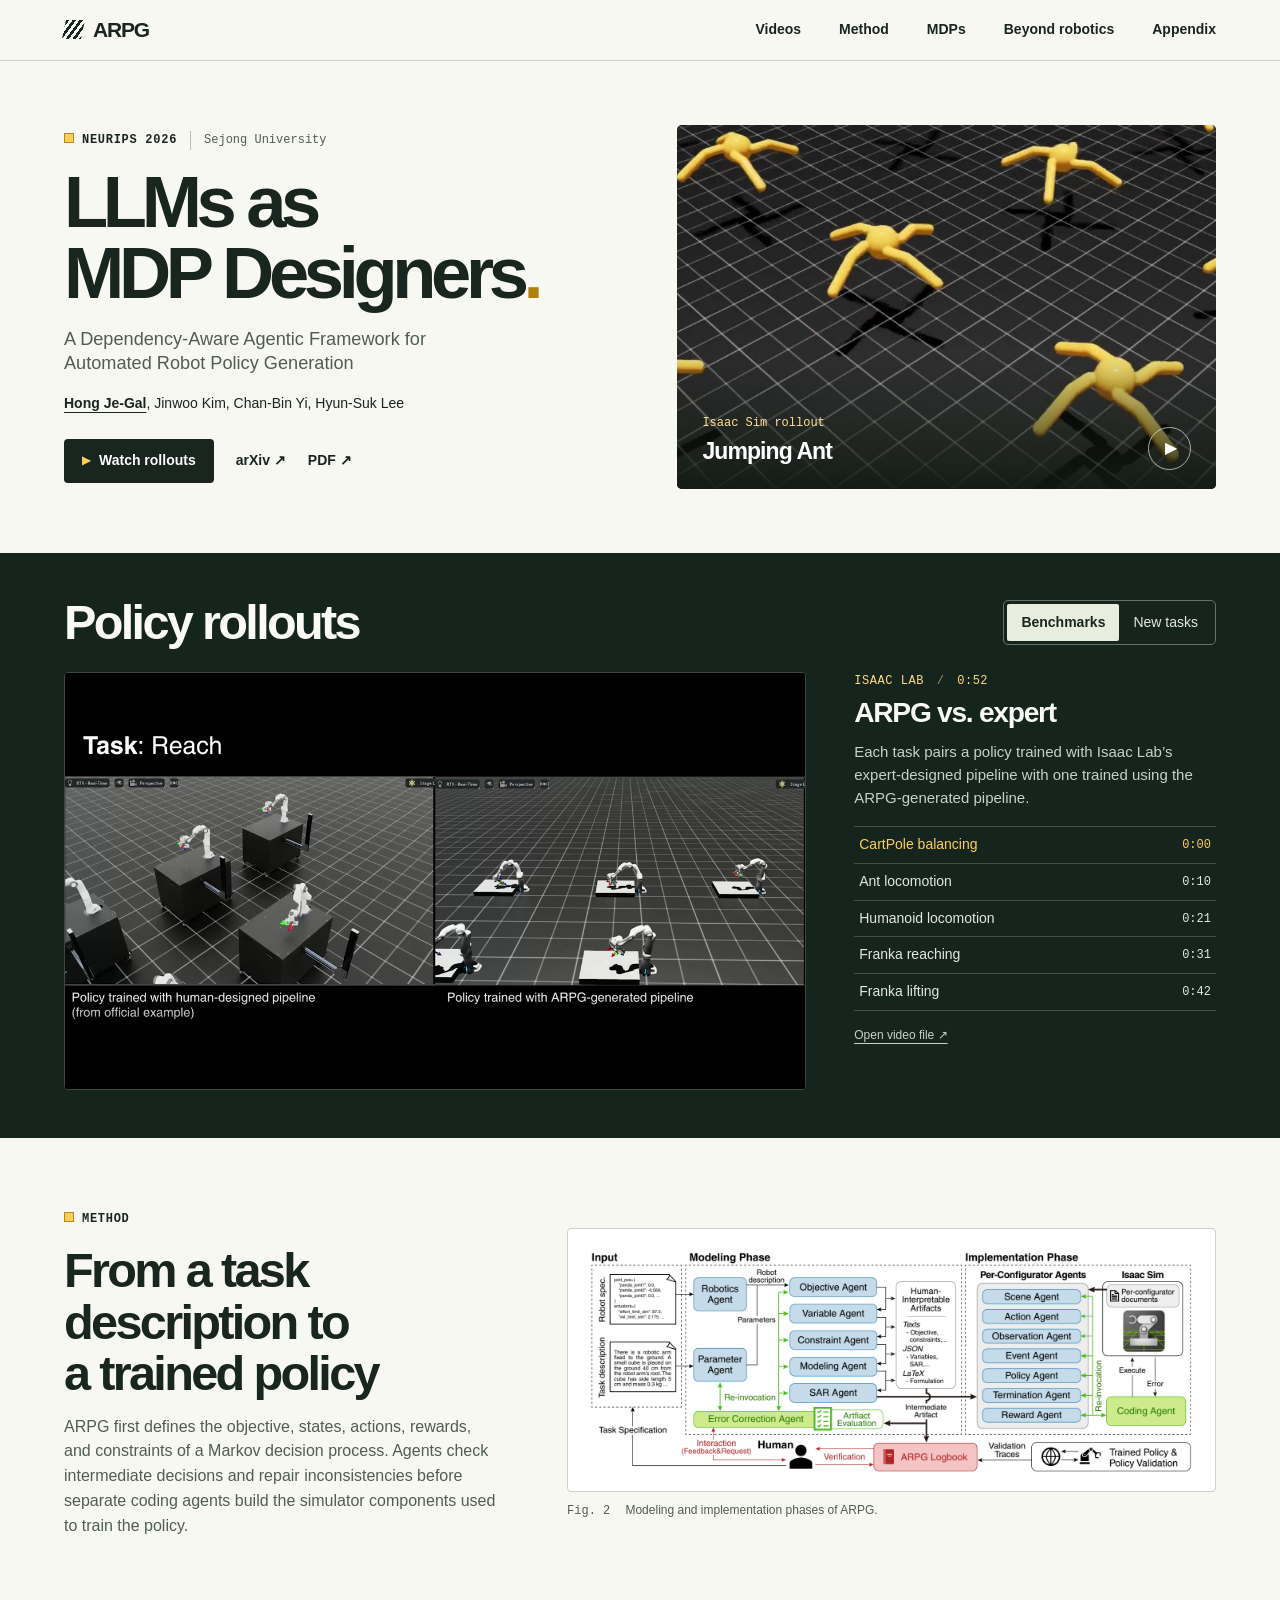
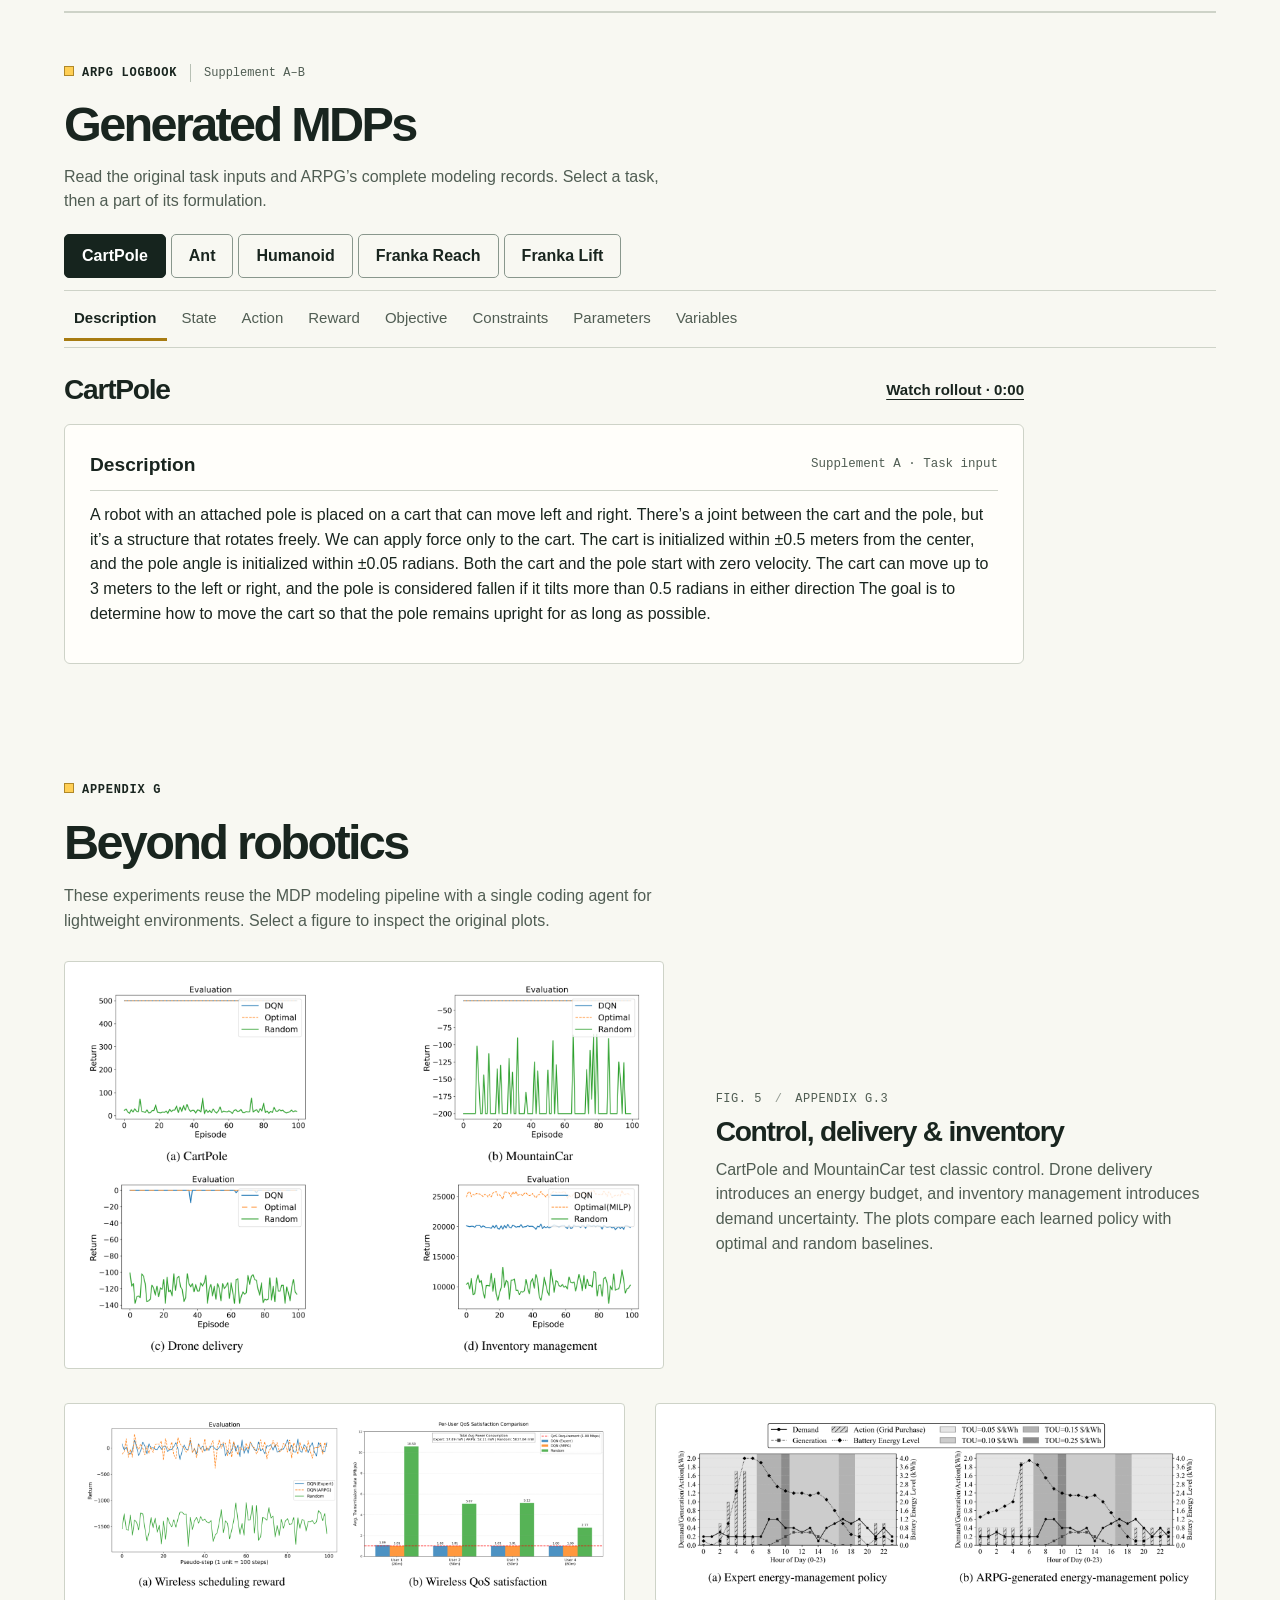
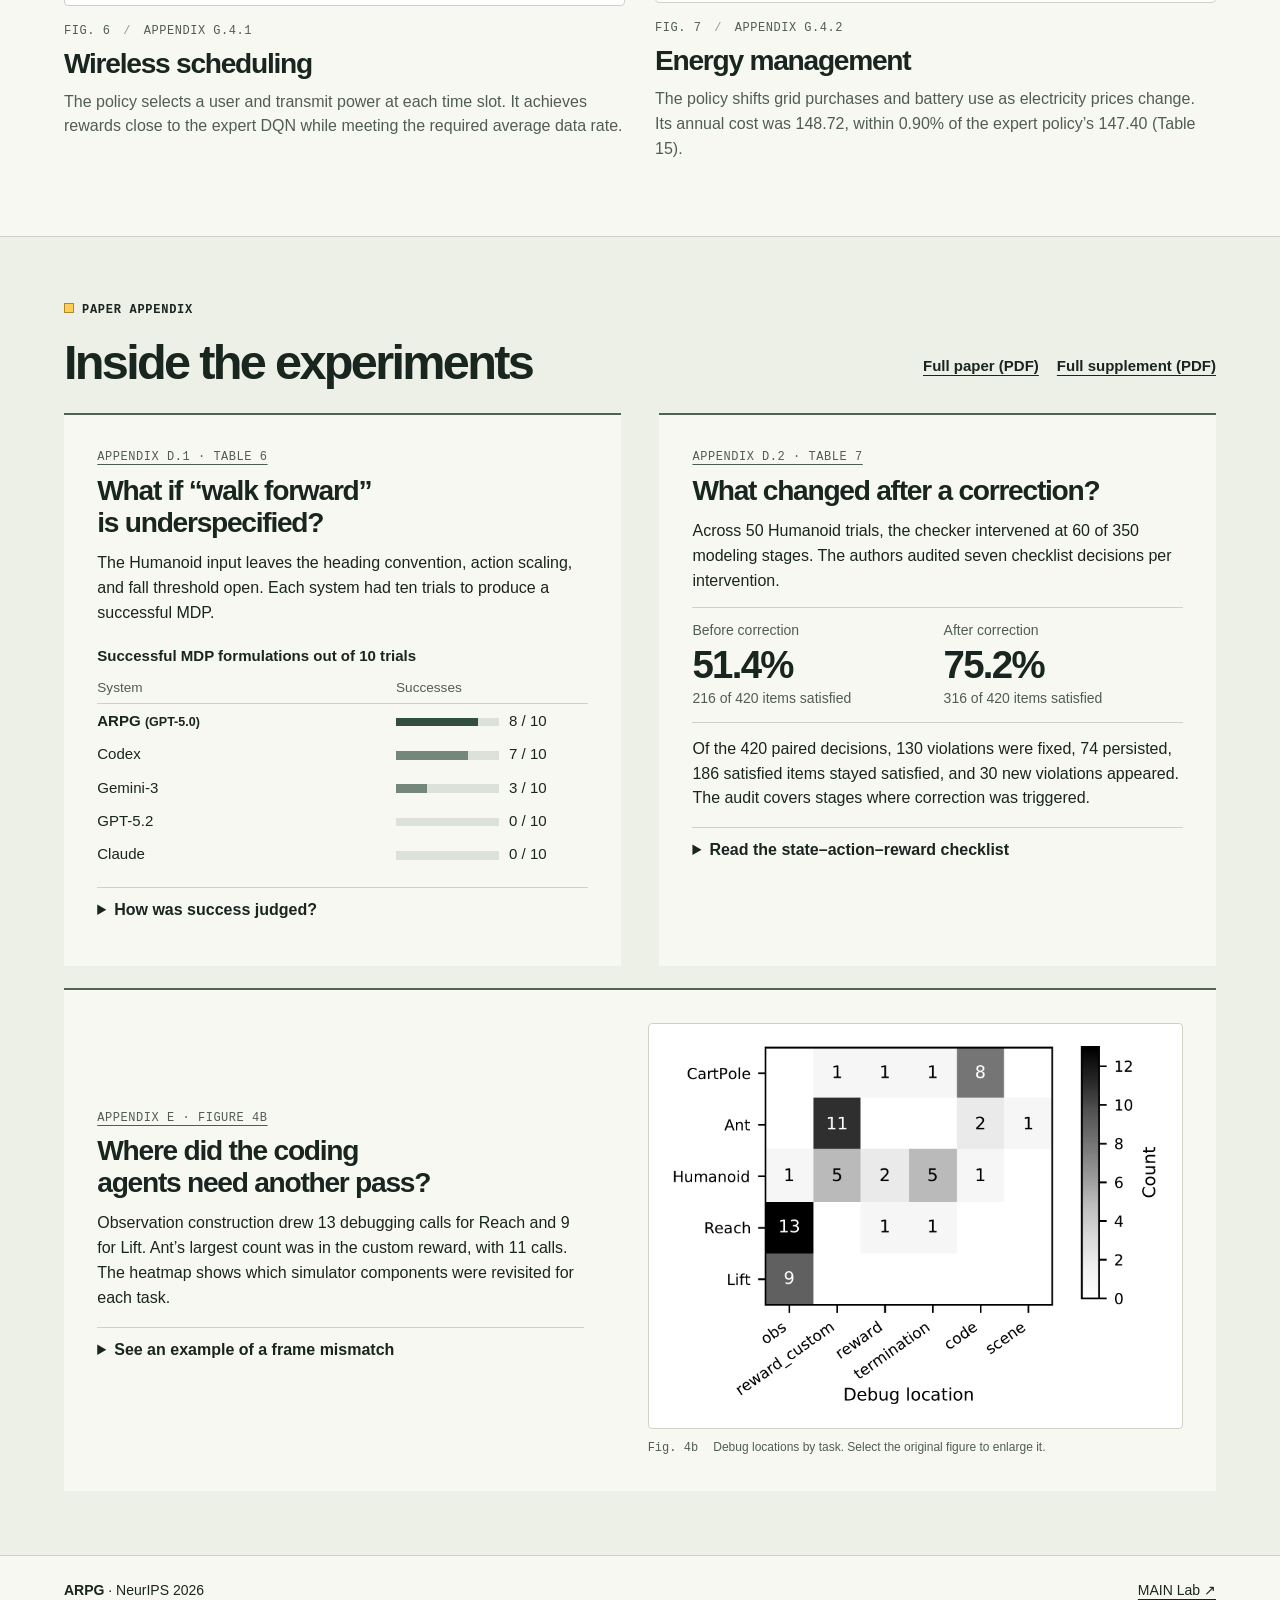
==== commit a978dddb: "Publish the full ARPG logbooks and experimental appendix" ====
--- a/ARPG/index.html
+++ b/ARPG/index.html
@@ -1,144 +1,1373 @@
-<!doctype html>
-<html lang="en">
-<head>
-  <meta charset="utf-8">
-  <meta name="viewport" content="width=device-width, initial-scale=1">
-  <meta name="theme-color" content="#f7f7f0">
-  <meta name="description" content="Watch ARPG's robot policies, explore the MDPs it generated for five benchmarks, and see results beyond robotics.">
-  <title>ARPG · LLMs as MDP Designers</title>
-  <link rel="stylesheet" href="style.css?v=mdp-reader">
-  <script src="page.js?v=mdp-reader" defer></script>
-</head>
-<body>
-<a class="skip" href="#demos">Skip to videos</a>
-<header class="header">
-  <nav class="wrap"><a href="#top" class="brand" aria-label="ARPG project home"><i aria-hidden="true"></i>ARPG</a>
-    <div class="navlinks"><a href="#demos">Videos</a><a href="#method">Method</a><a href="#mdps">MDPs</a><a href="#beyond">Beyond<span class="nav-qualifier">&nbsp;robotics</span></a></div>
-  </nav>
-</header>
-<main id="top">
-  <section class="hero wrap" aria-labelledby="title">
-    <div class="intro">
-      <p class="kicker"><b>NeurIPS 2026</b><span>Sejong University</span></p>
-      <h1 id="title">LLMs as <br>MDP Designers<span>.</span></h1>
-      <p class="subtitle">A Dependency-Aware Agentic Framework for Automated Robot Policy Generation</p>
-      <p class="authors"><a href="https://hongg-b.github.io/">Hong Je-Gal</a>, Jinwoo Kim, Chan-Bin Yi, Hyun-Suk Lee</p>
-      <div class="actions"><a class="primary" href="#demos"><span aria-hidden="true">▶</span> Watch rollouts</a><a class="textlink" href="https://arxiv.org/abs/2611.04974">arXiv <span aria-hidden="true">↗</span></a><a class="textlink" href="https://arxiv.org/pdf/2611.04974">PDF <span aria-hidden="true">↗</span></a></div>
-    </div>
-    <a class="hero-shot" href="#variants" data-scene="4.3" aria-label="Play the Jumping Ant rollout">
-      <img src="media/jumping-ant.jpg" width="1160" height="520" alt="Simulated Ant robots in midair above the Isaac Sim grid">
-      <div class="shot-caption"><div><small>Isaac Sim rollout</small><strong>Jumping Ant</strong></div><span class="play" aria-hidden="true">▶</span></div>
-    </a>
-  </section>
-  <section class="demos" id="demos" aria-labelledby="demo-title"><div class="wrap">
-    <div class="demo-header"><h2 id="demo-title">Policy rollouts</h2>
-      <div class="switches" aria-label="Select video" hidden><button aria-pressed="true" data-target="benchmarks">Benchmarks</button><button aria-pressed="false" data-target="variants">New tasks</button></div>
-    </div>
-    <article class="reel" id="benchmarks">
-      <div class="screen"><video controls playsinline preload="none" poster="media/benchmarks.jpg" aria-label="Five benchmark comparisons"><source src="media/benchmarks.mp4" type="video/mp4"></video></div>
-      <div class="reel-info">
-        <p class="micro">Isaac Lab <span>/</span> 0:52</p><h3>ARPG vs. expert</h3><p>Each task pairs a policy trained with Isaac Lab’s expert-designed pipeline with one trained using the ARPG-generated pipeline.</p>
-        <div class="chapters" aria-label="Benchmark video chapters" hidden></div>
-        <a class="video-file" href="media/benchmarks.mp4">Open video file ↗</a>
-      </div>
-    </article>
-    <article class="reel" id="variants">
-      <div class="screen"><video controls playsinline preload="none" poster="media/new-tasks.jpg" aria-label="Five additional robot behaviors"><source src="media/new-tasks.mp4" type="video/mp4"></video></div>
-      <div class="reel-info">
-        <p class="micro">Isaac Sim <span>/</span> 0:20</p><h3>New robot tasks</h3><p>Changing the task description and robot configuration gives ARPG a new objective, from jumping in place to moving a cube between two tables.</p>
-        <div class="chapters" aria-label="New task video chapters" hidden></div>
-        <a class="video-file" href="media/new-tasks.mp4">Open video file ↗</a>
-      </div>
-    </article>
-  </div></section>
-  <section class="method wrap" id="method"><div class="method-intro"><p class="kicker"><b>Method</b></p><h2>From a task description to a trained policy</h2>
-    <p>ARPG first defines the objective, states, actions, rewards, and constraints of a Markov decision process. Agents check intermediate decisions and repair inconsistencies before separate coding agents build the simulator components used to train the policy.</p></div>
-    <figure><a class="plot" href="media/framework.webp" target="_blank" rel="noopener"><img src="media/framework.webp" loading="lazy" width="1552" height="588" alt="Task inputs feed sequential modeling and error correction, followed by parallel configuration agents and policy validation in Isaac Sim"></a><figcaption>Fig. 2 <span>Modeling and implementation phases of ARPG.</span></figcaption></figure>
-  </section>
-  <section class="mdps wrap" id="mdps" aria-labelledby="mdp-title">
-    <p class="kicker"><b>Supplementary material · Section B</b></p>
-    <h2 id="mdp-title">Generated MDPs</h2>
-    <div class="mdp-tabs" role="tablist" aria-label="Benchmark task" hidden></div>
-    <article class="mdp-panel" id="mdp-cartpole">
-      <h3>CartPole</h3>
-      <dl>
-        <dt>Description</dt><dd>A cart can push left or right beneath a freely hinged pole. Keep the pole upright as long as possible. The cart starts within 0.5 m of center and the pole within 0.05 radians of vertical.</dd>
-        <dt>State</dt><dd>Four values describe the system: cart position <i>x</i>, cart velocity, pole angle <i>θ</i> from vertical, and pole angular velocity.</dd>
-        <dt>Action</dt><dd>Apply one continuous horizontal force to the cart, bounded by its actuator’s effort limit. The pole joint is passive.</dd>
-        <dt>Reward</dt><dd>Each step earns one point while both limits hold. If either condition fails, the reward is zero.
-          <div class="mdp-equation"><i>r</i> = 1 if |<i>x</i>| ≤ 3 m and |<i>θ</i>| &lt; 0.5 rad<br><i>r</i> = 0 otherwise</div></dd>
-      </dl>
-      <a class="rollout-link" href="media/benchmarks.mp4#t=0">Watch the CartPole rollout · 0:00</a>
-    </article>
-
-    <article class="mdp-panel" id="mdp-ant">
-      <h3>Ant</h3>
-      <dl>
-        <dt>Description</dt><dd>Coordinate four legs to travel along the world’s positive X-axis. An episode lasts up to 16 seconds and ends early if the base drops below 0.31 m.</dd>
-        <dt>State</dt><dd>Eight joint positions and velocities, base orientation, linear and angular velocity, height, forward speed, four foot-contact flags, elapsed time, and the previous eight effort commands.</dd>
-        <dt>Action</dt><dd>Set one effort command for each of the eight leg joints. The simulator holds these commands between control updates.</dd>
-        <dt>Reward</dt><dd>Forward distance earns reward. Five weighted penalties favor an efficient, stable gait.
-          <div class="mdp-equation"><i>r</i> = 𝟙[<i>h</i> ≥ 0.31] · (<i>v</i><sub>x</sub> Δ<i>t</i> − <i>P</i>)</div>
-          <span class="mdp-key"><i>h</i> is base height in meters. <i>P</i> combines tilt, angular motion, effort, change in effort, and sideways speed. Below the height threshold the reward is zero.</span></dd>
-      </dl>
-      <a class="rollout-link" href="media/benchmarks.mp4#t=10.8">Watch the Ant rollout · 0:10</a>
-    </article>
-
-    <article class="mdp-panel" id="mdp-humanoid">
-      <h3>Humanoid</h3>
-      <dl>
-        <dt>Description</dt><dd>Walk forward along the world’s positive X-axis while staying upright and facing forward. Each episode lasts up to 16 seconds. A base height below 0.6 m counts as a fall.</dd>
-        <dt>State</dt><dd>Joint positions and velocities, base linear and angular velocity, heading error, upright alignment, forward speed, sideways displacement and speed, base height, and contact at each foot.</dd>
-        <dt>Action</dt><dd>Issue a normalized target in [−1, 1] for each actuated joint at 60 Hz. Targets are scaled to each joint’s range and held for two physics steps.</dd>
-        <dt>Reward</dt><dd>Forward speed earns reward. Heading error, lean, sideways displacement or motion, and falling each subtract from it.
-          <div class="mdp-equation"><i>r</i> = <i>v</i><sub>x</sub> − |<i>θ</i>| − (1 − <i>u</i>) − |<i>y</i>| − |<i>v</i><sub>y</sub>| − 𝟙[<i>h</i> &lt; 0.6]</div>
-          <span class="mdp-key"><i>θ</i> is heading error, <i>u</i> is torso alignment with vertical, <i>y</i> is sideways displacement, and <i>h</i> is base height in meters. The final term is 1 on a fall.</span></dd>
-      </dl>
-      <a class="rollout-link" href="media/benchmarks.mp4#t=21">Watch the Humanoid rollout · 0:21</a>
-    </article>
-
-    <article class="mdp-panel" id="mdp-reach">
-      <h3>Franka Reach</h3>
-      <dl>
-        <dt>Description</dt><dd>Track a target position and orientation above a table. The target changes every four seconds during a 12-second episode, so the arm must settle accurately after each change.</dd>
-        <dt>State</dt><dd>Joint positions and velocities, the target pose in the robot’s base frame, position and orientation errors, the previous joint targets, and elapsed time.</dd>
-        <dt>Action</dt><dd>The task description specifies seven arm commands with the gripper fixed. ARPG’s generated vector lists nine joint-position targets, including both finger joints, clamped to their joint limits.</dd>
-        <dt>Reward</dt><dd>Minimize tracking error while keeping joint speeds and changes in successive commands small.
-          <div class="mdp-equation"><i>r</i> = −(Δ<i>t</i>/<i>T</i>) (‖<i>e</i><sub>pos</sub>‖² + ‖<i>e</i><sub>ori</sub>‖² + <i>C</i><sub>vel</sub> + ‖Δ<i>a</i>‖²)</div>
-          <span class="mdp-key">The errors measure position and axis-angle orientation. <i>C</i><sub>vel</sub> sums squared joint speeds normalized by their limits. Δ<i>a</i> is the change in joint targets, Δ<i>t</i> the control interval, and <i>T</i> the episode duration.</span></dd>
-      </dl>
-      <a class="rollout-link" href="media/benchmarks.mp4#t=31.5">Watch the Franka Reach rollout · 0:31</a>
-    </article>
-
-    <article class="mdp-panel" id="mdp-lift">
-      <h3>Franka Lift</h3>
-      <dl>
-        <dt>Description</dt><dd>Grasp a small object on a table, lift it, and move it toward a target that stays fixed during the episode. A drop below approximately −0.05 m ends the trial early.</dd>
-        <dt>State</dt><dd>The 33 entries combine nine joint positions, nine joint velocities, the 3D object position relative to the base, the 3D target position, and the previous nine action entries.</dd>
-        <dt>Action</dt><dd>At 50 Hz, command increments to seven arm-joint targets and a shared increment for the two gripper fingers.</dd>
-        <dt>Reward</dt><dd>Moving closer to the target reduces the position cost. Lifting above the threshold earns a height bonus. Opening the fingers after lifting incurs a penalty.
-          <div class="mdp-equation"><i>r</i> = −‖<i>o</i> − <i>p</i>*‖² + max(0, <i>z</i> − <i>h</i><sub>lift</sub>) − ‖Δ<i>a</i>‖² − <i>C</i><sub>vel</sub> − <i>C</i><sub>drop</sub> − <i>C</i><sub>grip</sub></div>
-          <span class="mdp-key"><i>o</i> and <i>p</i>* are object and target positions, and <i>z</i> is object height. The lift threshold is about 0.04 m. The last four terms penalize changes in commands, joint speed, drops, and finger opening once lifted.</span></dd>
-      </dl>
-      <a class="rollout-link" href="media/benchmarks.mp4#t=42">Watch the Franka Lift rollout · 0:42</a>
-    </article>
-  </section>
-  <section class="beyond wrap" id="beyond"><div class="section-intro"><p class="kicker"><b>Appendix G</b></p><h2>Beyond robotics</h2><p>These experiments reuse the MDP modeling pipeline with a single coding agent for lightweight environments. Select a figure to inspect the original plots.</p></div>
-    <div class="result-grid">
-      <article class="result main-result"><a class="plot" href="media/control.webp" target="_blank" rel="noopener"><img src="media/control.webp" width="1624" height="1076" loading="lazy" alt="Four evaluation plots comparing DQN, optimal, and random performance on CartPole, MountainCar, drone delivery, and inventory management"></a><div><p class="micro">Fig. 5 <span>/</span> Appendix G.3</p><h3>Control, delivery &amp; inventory</h3><p>CartPole and MountainCar test classic control. Drone delivery introduces an energy budget, and inventory management introduces demand uncertainty. The plots compare each learned policy with optimal and random baselines.</p></div></article>
-      <article class="result"><a class="plot" href="media/wireless.webp" target="_blank" rel="noopener"><img src="media/wireless.webp" width="1612" height="524" loading="lazy" alt="Wireless scheduling reward and quality-of-service comparisons for the generated policy, expert policy, and baselines"></a><div><p class="micro">Fig. 6 <span>/</span> Appendix G.4.1</p><h3>Wireless scheduling</h3><p>The policy selects a user and transmit power at each time slot. It achieves rewards close to the expert DQN while meeting the required average data rate.</p></div></article>
-      <article class="result"><a class="plot" href="media/energy.webp" target="_blank" rel="noopener"><img src="media/energy.webp" width="1612" height="516" loading="lazy" alt="Daily energy demand, generation, grid purchases, and battery level for the expert and ARPG policies"></a><div><p class="micro">Fig. 7 <span>/</span> Appendix G.4.2</p><h3>Energy management</h3><p>The policy shifts grid purchases and battery use as electricity prices change. Its annual cost was 148.72, within 0.90% of the expert policy’s 147.40 (Table 15).</p></div></article>
-    </div>
-  </section>
-</main>
-<dialog class="figure-view" aria-labelledby="figure-name">
-  <div class="figure-tools">
-    <strong id="figure-name">Paper figure</strong>
-    <button type="button" class="zoom">Zoom in</button>
-    <form method="dialog"><button type="submit">Close</button></form>
-  </div>
-  <div class="figure-pan" tabindex="0" aria-label="Scrollable figure"><img alt=""></div>
-</dialog>
-<footer><div class="wrap"><span><strong>ARPG</strong> · NeurIPS 2026</span><a href="https://mainlab.kr/">MAIN Lab ↗</a></div></footer>
-</body>
-</html>
+<!doctype html>
+<html lang="en">
+<head>
+  <meta charset="utf-8">
+  <meta name="viewport" content="width=device-width, initial-scale=1">
+  <meta name="theme-color" content="#f7f7f0">
+  <meta name="description" content="Watch ARPG's robot policies, explore the MDPs it generated for five benchmarks, and see results beyond robotics.">
+  <title>ARPG · LLMs as MDP Designers</title>
+  <link rel="stylesheet" href="style.css?v=full-logbook">
+  <script src="page.js?v=full-logbook" defer></script>
+</head>
+<body>
+<a class="skip" href="#demos">Skip to videos</a>
+<header class="header">
+  <nav class="wrap"><a href="#top" class="brand" aria-label="ARPG project home"><i aria-hidden="true"></i>ARPG</a>
+    <div class="navlinks"><a href="#demos">Videos</a><a href="#method">Method</a><a href="#mdps">MDPs</a><a href="#beyond">Beyond<span class="nav-qualifier">&nbsp;robotics</span></a><a href="#appendix">Appendix</a></div>
+  </nav>
+</header>
+<main id="top">
+  <section class="hero wrap" aria-labelledby="title">
+    <div class="intro">
+      <p class="kicker"><b>NeurIPS 2026</b><span>Sejong University</span></p>
+      <h1 id="title">LLMs as <br>MDP Designers<span>.</span></h1>
+      <p class="subtitle">A Dependency-Aware Agentic Framework for Automated Robot Policy Generation</p>
+      <p class="authors"><a href="https://hongg-b.github.io/">Hong Je-Gal</a>, Jinwoo Kim, Chan-Bin Yi, Hyun-Suk Lee</p>
+      <div class="actions"><a class="primary" href="#demos"><span aria-hidden="true">▶</span> Watch rollouts</a><a class="textlink" href="https://arxiv.org/abs/2611.04974">arXiv <span aria-hidden="true">↗</span></a><a class="textlink" href="https://arxiv.org/pdf/2611.04974">PDF <span aria-hidden="true">↗</span></a></div>
+    </div>
+    <a class="hero-shot" href="#variants" data-scene="4.3" aria-label="Play the Jumping Ant rollout">
+      <img src="media/jumping-ant.jpg" width="1160" height="520" alt="Simulated Ant robots in midair above the Isaac Sim grid">
+      <div class="shot-caption"><div><small>Isaac Sim rollout</small><strong>Jumping Ant</strong></div><span class="play" aria-hidden="true">▶</span></div>
+    </a>
+  </section>
+  <section class="demos" id="demos" aria-labelledby="demo-title"><div class="wrap">
+    <div class="demo-header"><h2 id="demo-title">Policy rollouts</h2>
+      <div class="switches" aria-label="Select video" hidden><button aria-pressed="true" data-target="benchmarks">Benchmarks</button><button aria-pressed="false" data-target="variants">New tasks</button></div>
+    </div>
+    <article class="reel" id="benchmarks">
+      <div class="screen"><video controls playsinline preload="none" poster="media/benchmarks.jpg" aria-label="Five benchmark comparisons"><source src="media/benchmarks.mp4" type="video/mp4"></video></div>
+      <div class="reel-info">
+        <p class="micro">Isaac Lab <span>/</span> 0:52</p><h3>ARPG vs. expert</h3><p>Each task pairs a policy trained with Isaac Lab’s expert-designed pipeline with one trained using the ARPG-generated pipeline.</p>
+        <div class="chapters" aria-label="Benchmark video chapters" hidden></div>
+        <a class="video-file" href="media/benchmarks.mp4">Open video file ↗</a>
+      </div>
+    </article>
+    <article class="reel" id="variants">
+      <div class="screen"><video controls playsinline preload="none" poster="media/new-tasks.jpg" aria-label="Five additional robot behaviors"><source src="media/new-tasks.mp4" type="video/mp4"></video></div>
+      <div class="reel-info">
+        <p class="micro">Isaac Sim <span>/</span> 0:20</p><h3>New robot tasks</h3><p>Changing the task description and robot configuration gives ARPG a new objective, from jumping in place to moving a cube between two tables.</p>
+        <div class="chapters" aria-label="New task video chapters" hidden></div>
+        <a class="video-file" href="media/new-tasks.mp4">Open video file ↗</a>
+      </div>
+    </article>
+  </div></section>
+  <section class="method wrap" id="method"><div class="method-intro"><p class="kicker"><b>Method</b></p><h2>From a task description to a trained policy</h2>
+    <p>ARPG first defines the objective, states, actions, rewards, and constraints of a Markov decision process. Agents check intermediate decisions and repair inconsistencies before separate coding agents build the simulator components used to train the policy.</p></div>
+    <figure><a class="plot" href="media/framework.webp" target="_blank" rel="noopener"><img src="media/framework.webp" loading="lazy" width="1552" height="588" alt="Task inputs feed sequential modeling and error correction, followed by parallel configuration agents and policy validation in Isaac Sim"></a><figcaption>Fig. 2 <span>Modeling and implementation phases of ARPG.</span></figcaption></figure>
+  </section>
+  <section class="mdps wrap" id="mdps" aria-labelledby="mdp-title">
+    <p class="kicker"><b>ARPG logbook</b><span>Supplement A–B</span></p>
+    <h2 id="mdp-title">Generated MDPs</h2>
+    <p class="trace-intro">Read the original task inputs and ARPG’s complete modeling records. Select a task, then a part of its formulation.</p>
+    <div class="mdp-tabs" role="tablist" aria-label="Benchmark task" hidden></div>
+    <div class="trace-fields" role="group" aria-label="Part of the formulation" hidden></div>
+    <article class="mdp-panel" id="mdp-cartpole">
+      <header class="trace-heading"><h3>CartPole</h3><a class="rollout-link" href="media/benchmarks.mp4#t=0">Watch rollout · 0:00</a></header>
+      <section class="trace-part" id="cartpole-description" data-field="Description"><div class="trace-label"><h4>Description</h4><span>Supplement A · Task input</span></div>
+<p>A robot with an attached pole is placed on a cart that can move left and right. There’s a joint between the cart and the pole, but it’s a structure that rotates freely. We can apply force only to the cart. The cart is initialized within ±0.5 meters from the center, and the pole angle is initialized within ±0.05 radians. Both the cart and the pole start with zero velocity. The cart can move up to 3 meters to the left or right, and the pole is considered fallen if it tilts more than 0.5 radians in either direction The goal is to determine how to move the cart so that the pole remains upright for as long as possible.</p>
+      </section>
+      <section class="trace-part" id="cartpole-state" data-field="State"><div class="trace-label"><h4>State</h4><span>Supplement B.1 · ARPG logbook</span></div>
+<ul><li><p><strong>Description</strong>: The minimal Markov state describing the cart–pole system at a given timestep, consisting of the cart position and velocity along the slider, and the pole angle (about upright) and angular velocity at the hinge.</p></li><li><p><strong>Variables</strong>:</p><ul><li><p><code>CartPosition</code></p></li><li><p><code>CartVelocity</code></p></li><li><p><code>PoleAngle</code></p></li><li><p><code>PoleAngularVelocity</code></p></li></ul></li><li><p><strong>Shape</strong>: <span class="trace-math inline"><math display="inline" xmlns="http://www.w3.org/1998/Math/MathML"><semantics><mrow><mo form="prefix" stretchy="false">[</mo><mn>4</mn><mo form="postfix" stretchy="false">]</mo></mrow><annotation encoding="application/x-tex">[4]</annotation></semantics></math></span></p></li></ul>
+      </section>
+      <section class="trace-part" id="cartpole-action" data-field="Action"><div class="trace-label"><h4>Action</h4><span>Supplement B.1 · ARPG logbook</span></div>
+<ul><li><p><strong>Description</strong>: A continuous control input specifying the horizontal force applied to the cart actuator.</p></li><li><p><strong>Variables</strong>:</p><ul><li><p><code>CartForceCommand</code></p></li></ul></li><li><p><strong>Type</strong>: Continuous.</p></li><li><p><strong>Shape</strong>: <span class="trace-math inline"><math display="inline" xmlns="http://www.w3.org/1998/Math/MathML"><semantics><mrow><mo form="prefix" stretchy="false">[</mo><mn>1</mn><mo form="postfix" stretchy="false">]</mo></mrow><annotation encoding="application/x-tex">[1]</annotation></semantics></math></span>.</p></li><li><p><strong>Bounds</strong>: <span class="trace-math block"><math display="block" xmlns="http://www.w3.org/1998/Math/MathML"><semantics><mrow><mo>−</mo><mstyle mathvariant="normal"><mi>C</mi><mi>a</mi><mi>r</mi><mi>t</mi><mi>E</mi><mi>f</mi><mi>f</mi><mi>o</mi><mi>r</mi><mi>t</mi><mi>L</mi><mi>i</mi><mi>m</mi><mi>i</mi><mi>t</mi></mstyle><mspace width="0.278em"></mspace><mo>≤</mo><mspace width="0.278em"></mspace><mstyle mathvariant="normal"><mi>C</mi><mi>a</mi><mi>r</mi><mi>t</mi><mi>F</mi><mi>o</mi><mi>r</mi><mi>c</mi><mi>e</mi><mi>C</mi><mi>o</mi><mi>m</mi><mi>m</mi><mi>a</mi><mi>n</mi><mi>d</mi></mstyle><mspace width="0.278em"></mspace><mo>≤</mo><mspace width="0.278em"></mspace><mstyle mathvariant="normal"><mi>C</mi><mi>a</mi><mi>r</mi><mi>t</mi><mi>E</mi><mi>f</mi><mi>f</mi><mi>o</mi><mi>r</mi><mi>t</mi><mi>L</mi><mi>i</mi><mi>m</mi><mi>i</mi><mi>t</mi></mstyle><mi>.</mi></mrow><annotation encoding="application/x-tex">-\mathrm{CartEffortLimit}
+
+    \;\le\;
+
+    \mathrm{CartForceCommand}
+
+    \;\le\;
+
+    \mathrm{CartEffortLimit}.</annotation></semantics></math></span></p></li></ul>
+      </section>
+      <section class="trace-part" id="cartpole-reward" data-field="Reward"><div class="trace-label"><h4>Reward</h4><span>Supplement B.1 · ARPG logbook</span></div>
+<ul><li><p><strong>Description</strong>: Alive bonus that returns a reward of 1 at each timestep while both the cart position and pole angle remain within their allowed limits, and 0 otherwise.</p></li><li><p><strong>Formula</strong>: <span class="trace-math block"><math display="block" xmlns="http://www.w3.org/1998/Math/MathML"><semantics><mtable><mtr><mtd columnalign="right"><msub><mi>R</mi><mi>t</mi></msub></mtd><mtd columnalign="left"><mo>=</mo><mstyle mathvariant="double-struck"><mi>𝕀</mi></mstyle><mspace width="-0.167em"></mspace><mrow><mo form="prefix" stretchy="true">{</mo><mtable><mtr><mtd columnalign="right"></mtd><mtd columnalign="left"><mrow><mo form="prefix" stretchy="true">|</mo><msub><mstyle mathvariant="normal"><mi>C</mi><mi>a</mi><mi>r</mi><mi>t</mi><mi>P</mi><mi>o</mi><mi>s</mi><mi>i</mi><mi>t</mi><mi>i</mi><mi>o</mi><mi>n</mi></mstyle><mi>t</mi></msub><mo form="postfix" stretchy="true">|</mo></mrow><mo>≤</mo><mstyle mathvariant="normal"><mi>C</mi><mi>a</mi><mi>r</mi><mi>t</mi><mi>P</mi><mi>o</mi><mi>s</mi><mi>i</mi><mi>t</mi><mi>i</mi><mi>o</mi><mi>n</mi><mi>L</mi><mi>i</mi><mi>m</mi><mi>i</mi><mi>t</mi><mi>A</mi><mi>b</mi><mi>s</mi><mi>M</mi><mi>a</mi><mi>x</mi></mstyle></mtd></mtr><mtr><mtd columnalign="right"></mtd><mtd columnalign="left"><mrow></mrow><mo>∧</mo><mrow><mo form="prefix" stretchy="true">|</mo><msub><mstyle mathvariant="normal"><mi>P</mi><mi>o</mi><mi>l</mi><mi>e</mi><mi>A</mi><mi>n</mi><mi>g</mi><mi>l</mi><mi>e</mi></mstyle><mi>t</mi></msub><mo form="postfix" stretchy="true">|</mo></mrow><mo>&lt;</mo><mstyle mathvariant="normal"><mi>F</mi><mi>a</mi><mi>i</mi><mi>l</mi><mi>u</mi><mi>r</mi><mi>e</mi><mi>A</mi><mi>n</mi><mi>g</mi><mi>l</mi><mi>e</mi><mi>A</mi><mi>b</mi><mi>s</mi><mi>M</mi><mi>a</mi><mi>x</mi></mstyle></mtd></mtr></mtable><mo form="postfix" stretchy="true">}</mo></mrow><mi>.</mi></mtd></mtr></mtable><annotation encoding="application/x-tex">\begin{aligned}
+
+    R_t &amp;=
+
+    \mathbb{I}\!\left\{
+
+    \begin{aligned}
+
+    &amp;\left|\mathrm{CartPosition}_t\right|
+
+    \le
+
+    \mathrm{CartPositionLimitAbsMax} \\
+
+    &amp;{}\land
+
+    \left|\mathrm{PoleAngle}_t\right|
+
+    &lt;
+
+    \mathrm{FailureAngleAbsMax}
+
+    \end{aligned}
+
+    \right\}.
+
+    \end{aligned}</annotation></semantics></math></span></p></li><li><p><strong>Components</strong>:</p><ul><li><p><span class="trace-math inline"><math display="inline" xmlns="http://www.w3.org/1998/Math/MathML"><semantics><msub><mi>R</mi><mi>t</mi></msub><annotation encoding="application/x-tex">R_t</annotation></semantics></math></span>: Reward at time <span class="trace-math inline"><math display="inline" xmlns="http://www.w3.org/1998/Math/MathML"><semantics><mi>t</mi><annotation encoding="application/x-tex">t</annotation></semantics></math></span>.</p></li><li><p><span class="trace-math inline"><math display="inline" xmlns="http://www.w3.org/1998/Math/MathML"><semantics><msub><mstyle mathvariant="normal"><mi>C</mi><mi>a</mi><mi>r</mi><mi>t</mi><mi>P</mi><mi>o</mi><mi>s</mi><mi>i</mi><mi>t</mi><mi>i</mi><mi>o</mi><mi>n</mi></mstyle><mi>t</mi></msub><annotation encoding="application/x-tex">\mathrm{CartPosition}_t</annotation></semantics></math></span>: Cart position along the track at time <span class="trace-math inline"><math display="inline" xmlns="http://www.w3.org/1998/Math/MathML"><semantics><mi>t</mi><annotation encoding="application/x-tex">t</annotation></semantics></math></span> (meters).</p></li><li><p><span class="trace-math inline"><math display="inline" xmlns="http://www.w3.org/1998/Math/MathML"><semantics><mstyle mathvariant="normal"><mi>C</mi><mi>a</mi><mi>r</mi><mi>t</mi><mi>P</mi><mi>o</mi><mi>s</mi><mi>i</mi><mi>t</mi><mi>i</mi><mi>o</mi><mi>n</mi><mi>L</mi><mi>i</mi><mi>m</mi><mi>i</mi><mi>t</mi><mi>A</mi><mi>b</mi><mi>s</mi><mi>M</mi><mi>a</mi><mi>x</mi></mstyle><annotation encoding="application/x-tex">\mathrm{CartPositionLimitAbsMax}</annotation></semantics></math></span>: Maximum allowed absolute cart position (meters).</p></li><li><p><span class="trace-math inline"><math display="inline" xmlns="http://www.w3.org/1998/Math/MathML"><semantics><msub><mstyle mathvariant="normal"><mi>P</mi><mi>o</mi><mi>l</mi><mi>e</mi><mi>A</mi><mi>n</mi><mi>g</mi><mi>l</mi><mi>e</mi></mstyle><mi>t</mi></msub><annotation encoding="application/x-tex">\mathrm{PoleAngle}_t</annotation></semantics></math></span>: Pole angle from upright at time <span class="trace-math inline"><math display="inline" xmlns="http://www.w3.org/1998/Math/MathML"><semantics><mi>t</mi><annotation encoding="application/x-tex">t</annotation></semantics></math></span> (radians).</p></li><li><p><span class="trace-math inline"><math display="inline" xmlns="http://www.w3.org/1998/Math/MathML"><semantics><mstyle mathvariant="normal"><mi>F</mi><mi>a</mi><mi>i</mi><mi>l</mi><mi>u</mi><mi>r</mi><mi>e</mi><mi>A</mi><mi>n</mi><mi>g</mi><mi>l</mi><mi>e</mi><mi>A</mi><mi>b</mi><mi>s</mi><mi>M</mi><mi>a</mi><mi>x</mi></mstyle><annotation encoding="application/x-tex">\mathrm{FailureAngleAbsMax}</annotation></semantics></math></span>: Maximum allowed absolute pole angle from upright (radians).</p></li><li><p><span class="trace-math inline"><math display="inline" xmlns="http://www.w3.org/1998/Math/MathML"><semantics><mrow><mstyle mathvariant="double-struck"><mi>𝕀</mi></mstyle><mo form="prefix" stretchy="false">{</mo><mo>⋅</mo><mo form="postfix" stretchy="false">}</mo></mrow><annotation encoding="application/x-tex">\mathbb{I}\{\cdot\}</annotation></semantics></math></span>: Indicator function equal to 1 if the condition holds, 0 otherwise.</p></li></ul></li></ul>
+      </section>
+      <section class="trace-part" id="cartpole-objective" data-field="Objective"><div class="trace-label"><h4>Objective</h4><span>Supplement B.1 · ARPG logbook</span></div>
+<ul><li><p><strong>Objective</strong>: Maximize the expected cumulative survival time of the system by learning a policy <span class="trace-math inline"><math display="inline" xmlns="http://www.w3.org/1998/Math/MathML"><semantics><mi>π</mi><annotation encoding="application/x-tex">\pi</annotation></semantics></math></span> that keeps the cart and pole within their valid operating limits: <span class="trace-math block"><math display="block" xmlns="http://www.w3.org/1998/Math/MathML"><semantics><mtable><mtr><mtd columnalign="right"><munder><mo>max</mo><mi>π</mi></munder><mspace width="1.0em"></mspace></mtd><mtd columnalign="left"><msub><mstyle mathvariant="double-struck"><mi>𝔼</mi></mstyle><mi>π</mi></msub><mspace width="-0.167em"></mspace><mrow><mo form="prefix" stretchy="true">[</mo><munderover><mo>∑</mo><mrow><mi>t</mi><mo>=</mo><mn>0</mn></mrow><mo accent="false">∞</mo></munderover><mstyle mathvariant="double-struck"><mi>𝕀</mi></mstyle><mspace width="-0.167em"></mspace><mrow><mo form="prefix" stretchy="true">{</mo><mtable><mtr><mtd columnalign="right"></mtd><mtd columnalign="left"><mrow><mo form="prefix" stretchy="true">|</mo><msub><mstyle mathvariant="normal"><mi>C</mi><mi>a</mi><mi>r</mi><mi>t</mi><mi>P</mi><mi>o</mi><mi>s</mi><mi>i</mi><mi>t</mi><mi>i</mi><mi>o</mi><mi>n</mi></mstyle><mi>t</mi></msub><mo form="postfix" stretchy="true">|</mo></mrow><mo>≤</mo><mstyle mathvariant="normal"><mi>C</mi><mi>a</mi><mi>r</mi><mi>t</mi><mi>P</mi><mi>o</mi><mi>s</mi><mi>i</mi><mi>t</mi><mi>i</mi><mi>o</mi><mi>n</mi><mi>L</mi><mi>i</mi><mi>m</mi><mi>i</mi><mi>t</mi><mi>A</mi><mi>b</mi><mi>s</mi><mi>M</mi><mi>a</mi><mi>x</mi></mstyle></mtd></mtr><mtr><mtd columnalign="right"></mtd><mtd columnalign="left"><mrow></mrow><mo>∧</mo><mrow><mo form="prefix" stretchy="true">|</mo><msub><mstyle mathvariant="normal"><mi>P</mi><mi>o</mi><mi>l</mi><mi>e</mi><mi>A</mi><mi>n</mi><mi>g</mi><mi>l</mi><mi>e</mi></mstyle><mi>t</mi></msub><mo form="postfix" stretchy="true">|</mo></mrow><mo>&lt;</mo><mstyle mathvariant="normal"><mi>F</mi><mi>a</mi><mi>i</mi><mi>l</mi><mi>u</mi><mi>r</mi><mi>e</mi><mi>A</mi><mi>n</mi><mi>g</mi><mi>l</mi><mi>e</mi><mi>A</mi><mi>b</mi><mi>s</mi><mi>M</mi><mi>a</mi><mi>x</mi></mstyle></mtd></mtr></mtable><mo form="postfix" stretchy="true">}</mo></mrow><mo form="postfix" stretchy="true">]</mo></mrow><mi>.</mi></mtd></mtr></mtable><annotation encoding="application/x-tex">\begin{aligned}
+
+    \max_{\pi} \quad
+
+    &amp;\mathbb{E}_{\pi}\!\left[
+
+      \sum_{t=0}^{\infty}
+
+      \mathbb{I}\!\left\{
+
+      \begin{aligned}
+
+      &amp;\left|\mathrm{CartPosition}_t\right|
+
+      \le \mathrm{CartPositionLimitAbsMax} \\
+
+      &amp;{}\land
+
+      \left|\mathrm{PoleAngle}_t\right|
+
+      &lt; \mathrm{FailureAngleAbsMax}
+
+      \end{aligned}
+
+      \right\}
+
+    \right].
+
+    \end{aligned}</annotation></semantics></math></span> The objective rewards each timestep in which both the cart position and pole angle remain within their respective safety thresholds.</p></li></ul>
+      </section>
+      <section class="trace-part" id="cartpole-constraints" data-field="Constraints"><div class="trace-label"><h4>Constraints</h4><span>Supplement B.1 · ARPG logbook</span></div>
+<ul><li><p><strong>Initial State Constraints</strong>:</p><ul><li><p><span class="trace-math inline"><math display="inline" xmlns="http://www.w3.org/1998/Math/MathML"><semantics><mrow><mo form="prefix" stretchy="false">|</mo><mstyle mathvariant="normal"><mi>C</mi><mi>a</mi><mi>r</mi><mi>t</mi><mi>P</mi><mi>o</mi><mi>s</mi><mi>i</mi><mi>t</mi><mi>i</mi><mi>o</mi><mi>n</mi></mstyle><mo form="prefix" stretchy="false">(</mo><mn>0</mn><mo form="postfix" stretchy="false">)</mo><mo form="postfix" stretchy="false">|</mo><mo>≤</mo><mstyle mathvariant="normal"><mi>C</mi><mi>a</mi><mi>r</mi><mi>t</mi><mi>I</mi><mi>n</mi><mi>i</mi><mi>t</mi><mi>P</mi><mi>o</mi><mi>s</mi><mi>A</mi><mi>b</mi><mi>s</mi><mi>M</mi><mi>a</mi><mi>x</mi></mstyle></mrow><annotation encoding="application/x-tex">\lvert \mathrm{CartPosition}(0) \rvert \le \mathrm{CartInitPosAbsMax}</annotation></semantics></math></span>.</p></li><li><p><span class="trace-math inline"><math display="inline" xmlns="http://www.w3.org/1998/Math/MathML"><semantics><mrow><mo form="prefix" stretchy="false">|</mo><mstyle mathvariant="normal"><mi>P</mi><mi>o</mi><mi>l</mi><mi>e</mi><mi>A</mi><mi>n</mi><mi>g</mi><mi>l</mi><mi>e</mi></mstyle><mo form="prefix" stretchy="false">(</mo><mn>0</mn><mo form="postfix" stretchy="false">)</mo><mo form="postfix" stretchy="false">|</mo><mo>≤</mo><mstyle mathvariant="normal"><mi>P</mi><mi>o</mi><mi>l</mi><mi>e</mi><mi>I</mi><mi>n</mi><mi>i</mi><mi>t</mi><mi>A</mi><mi>n</mi><mi>g</mi><mi>l</mi><mi>e</mi><mi>A</mi><mi>b</mi><mi>s</mi><mi>M</mi><mi>a</mi><mi>x</mi></mstyle></mrow><annotation encoding="application/x-tex">\lvert \mathrm{PoleAngle}(0) \rvert \le \mathrm{PoleInitAngleAbsMax}</annotation></semantics></math></span>.</p></li><li><p><span class="trace-math inline"><math display="inline" xmlns="http://www.w3.org/1998/Math/MathML"><semantics><mrow><mstyle mathvariant="normal"><mi>C</mi><mi>a</mi><mi>r</mi><mi>t</mi><mi>V</mi><mi>e</mi><mi>l</mi><mi>o</mi><mi>c</mi><mi>i</mi><mi>t</mi><mi>y</mi></mstyle><mo form="prefix" stretchy="false">(</mo><mn>0</mn><mo form="postfix" stretchy="false">)</mo><mo>=</mo><mstyle mathvariant="normal"><mi>C</mi><mi>a</mi><mi>r</mi><mi>t</mi><mi>I</mi><mi>n</mi><mi>i</mi><mi>t</mi><mi>V</mi><mi>e</mi><mi>l</mi><mi>o</mi><mi>c</mi><mi>i</mi><mi>t</mi><mi>y</mi></mstyle></mrow><annotation encoding="application/x-tex">\mathrm{CartVelocity}(0) = \mathrm{CartInitVelocity}</annotation></semantics></math></span>.</p></li><li><p><span class="trace-math inline"><math display="inline" xmlns="http://www.w3.org/1998/Math/MathML"><semantics><mrow><mstyle mathvariant="normal"><mi>P</mi><mi>o</mi><mi>l</mi><mi>e</mi><mi>A</mi><mi>n</mi><mi>g</mi><mi>u</mi><mi>l</mi><mi>a</mi><mi>r</mi><mi>V</mi><mi>e</mi><mi>l</mi><mi>o</mi><mi>c</mi><mi>i</mi><mi>t</mi><mi>y</mi></mstyle><mo form="prefix" stretchy="false">(</mo><mn>0</mn><mo form="postfix" stretchy="false">)</mo><mo>=</mo><mstyle mathvariant="normal"><mi>P</mi><mi>o</mi><mi>l</mi><mi>e</mi><mi>I</mi><mi>n</mi><mi>i</mi><mi>t</mi><mi>A</mi><mi>n</mi><mi>g</mi><mi>u</mi><mi>l</mi><mi>a</mi><mi>r</mi><mi>V</mi><mi>e</mi><mi>l</mi><mi>o</mi><mi>c</mi><mi>i</mi><mi>t</mi><mi>y</mi></mstyle></mrow><annotation encoding="application/x-tex">\mathrm{PoleAngularVelocity}(0) = \mathrm{PoleInitAngularVelocity}</annotation></semantics></math></span>.</p></li></ul></li><li><p><strong>State Safety Constraints</strong>:</p><ul><li><p><span class="trace-math inline"><math display="inline" xmlns="http://www.w3.org/1998/Math/MathML"><semantics><mrow><mo>∀</mo><mi>t</mi><mo>∈</mo><mstyle mathvariant="double-struck"><mi>ℕ</mi></mstyle><mo>,</mo><mspace width="0.222em"></mspace><mo form="prefix" stretchy="false">|</mo><mstyle mathvariant="normal"><mi>C</mi><mi>a</mi><mi>r</mi><mi>t</mi><mi>P</mi><mi>o</mi><mi>s</mi><mi>i</mi><mi>t</mi><mi>i</mi><mi>o</mi><mi>n</mi></mstyle><mo form="prefix" stretchy="false">(</mo><mi>t</mi><mo form="postfix" stretchy="false">)</mo><mo form="postfix" stretchy="false">|</mo><mo>≤</mo><mstyle mathvariant="normal"><mi>C</mi><mi>a</mi><mi>r</mi><mi>t</mi><mi>P</mi><mi>o</mi><mi>s</mi><mi>i</mi><mi>t</mi><mi>i</mi><mi>o</mi><mi>n</mi><mi>L</mi><mi>i</mi><mi>m</mi><mi>i</mi><mi>t</mi><mi>A</mi><mi>b</mi><mi>s</mi><mi>M</mi><mi>a</mi><mi>x</mi></mstyle></mrow><annotation encoding="application/x-tex">\forall t \in \mathbb{N},\ \lvert \mathrm{CartPosition}(t) \rvert \le \mathrm{CartPositionLimitAbsMax}</annotation></semantics></math></span>.</p></li><li><p><span class="trace-math inline"><math display="inline" xmlns="http://www.w3.org/1998/Math/MathML"><semantics><mrow><mo>∀</mo><mi>t</mi><mo>∈</mo><mstyle mathvariant="double-struck"><mi>ℕ</mi></mstyle><mo>,</mo><mspace width="0.222em"></mspace><mo form="prefix" stretchy="false">|</mo><mstyle mathvariant="normal"><mi>P</mi><mi>o</mi><mi>l</mi><mi>e</mi><mi>A</mi><mi>n</mi><mi>g</mi><mi>l</mi><mi>e</mi></mstyle><mo form="prefix" stretchy="false">(</mo><mi>t</mi><mo form="postfix" stretchy="false">)</mo><mo form="postfix" stretchy="false">|</mo><mo>≤</mo><mstyle mathvariant="normal"><mi>F</mi><mi>a</mi><mi>i</mi><mi>l</mi><mi>u</mi><mi>r</mi><mi>e</mi><mi>A</mi><mi>n</mi><mi>g</mi><mi>l</mi><mi>e</mi><mi>A</mi><mi>b</mi><mi>s</mi><mi>M</mi><mi>a</mi><mi>x</mi></mstyle></mrow><annotation encoding="application/x-tex">\forall t \in \mathbb{N},\ \lvert \mathrm{PoleAngle}(t) \rvert \le \mathrm{FailureAngleAbsMax}</annotation></semantics></math></span>.</p></li></ul></li><li><p><strong>Velocity Constraints</strong>:</p><ul><li><p><span class="trace-math inline"><math display="inline" xmlns="http://www.w3.org/1998/Math/MathML"><semantics><mrow><mo>∀</mo><mi>t</mi><mo>∈</mo><mstyle mathvariant="double-struck"><mi>ℕ</mi></mstyle><mo>,</mo><mspace width="0.222em"></mspace><mo form="prefix" stretchy="false">|</mo><mstyle mathvariant="normal"><mi>C</mi><mi>a</mi><mi>r</mi><mi>t</mi><mi>V</mi><mi>e</mi><mi>l</mi><mi>o</mi><mi>c</mi><mi>i</mi><mi>t</mi><mi>y</mi></mstyle><mo form="prefix" stretchy="false">(</mo><mi>t</mi><mo form="postfix" stretchy="false">)</mo><mo form="postfix" stretchy="false">|</mo><mo>≤</mo><mstyle mathvariant="normal"><mi>C</mi><mi>a</mi><mi>r</mi><mi>t</mi><mi>V</mi><mi>e</mi><mi>l</mi><mi>o</mi><mi>c</mi><mi>i</mi><mi>t</mi><mi>y</mi><mi>L</mi><mi>i</mi><mi>m</mi><mi>i</mi><mi>t</mi></mstyle></mrow><annotation encoding="application/x-tex">\forall t \in \mathbb{N},\ \lvert \mathrm{CartVelocity}(t) \rvert \le \mathrm{CartVelocityLimit}</annotation></semantics></math></span>.</p></li><li><p><span class="trace-math inline"><math display="inline" xmlns="http://www.w3.org/1998/Math/MathML"><semantics><mrow><mo>∀</mo><mi>t</mi><mo>∈</mo><mstyle mathvariant="double-struck"><mi>ℕ</mi></mstyle><mo>,</mo><mspace width="0.222em"></mspace><mo form="prefix" stretchy="false">|</mo><mstyle mathvariant="normal"><mi>P</mi><mi>o</mi><mi>l</mi><mi>e</mi><mi>A</mi><mi>n</mi><mi>g</mi><mi>u</mi><mi>l</mi><mi>a</mi><mi>r</mi><mi>V</mi><mi>e</mi><mi>l</mi><mi>o</mi><mi>c</mi><mi>i</mi><mi>t</mi><mi>y</mi></mstyle><mo form="prefix" stretchy="false">(</mo><mi>t</mi><mo form="postfix" stretchy="false">)</mo><mo form="postfix" stretchy="false">|</mo><mo>≤</mo><mstyle mathvariant="normal"><mi>P</mi><mi>o</mi><mi>l</mi><mi>e</mi><mi>V</mi><mi>e</mi><mi>l</mi><mi>o</mi><mi>c</mi><mi>i</mi><mi>t</mi><mi>y</mi><mi>L</mi><mi>i</mi><mi>m</mi><mi>i</mi><mi>t</mi></mstyle></mrow><annotation encoding="application/x-tex">\forall t \in \mathbb{N},\ \lvert \mathrm{PoleAngularVelocity}(t) \rvert \le \mathrm{PoleVelocityLimit}</annotation></semantics></math></span>.</p></li><li><p><span class="trace-math inline"><math display="inline" xmlns="http://www.w3.org/1998/Math/MathML"><semantics><mrow><mo>∀</mo><mi>t</mi><mo>∈</mo><mstyle mathvariant="double-struck"><mi>ℕ</mi></mstyle><mo>,</mo><mspace width="0.222em"></mspace><mo form="prefix" stretchy="false">|</mo><mstyle mathvariant="normal"><mi>C</mi><mi>a</mi><mi>r</mi><mi>t</mi><mi>V</mi><mi>e</mi><mi>l</mi><mi>o</mi><mi>c</mi><mi>i</mi><mi>t</mi><mi>y</mi></mstyle><mo form="prefix" stretchy="false">(</mo><mi>t</mi><mo form="postfix" stretchy="false">)</mo><mo form="postfix" stretchy="false">|</mo><mo>≤</mo><mstyle mathvariant="normal"><mi>M</mi><mi>a</mi><mi>x</mi><mi>L</mi><mi>i</mi><mi>n</mi><mi>e</mi><mi>a</mi><mi>r</mi><mi>V</mi><mi>e</mi><mi>l</mi><mi>o</mi><mi>c</mi><mi>i</mi><mi>t</mi><mi>y</mi></mstyle></mrow><annotation encoding="application/x-tex">\forall t \in \mathbb{N},\ \lvert \mathrm{CartVelocity}(t) \rvert \le \mathrm{MaxLinearVelocity}</annotation></semantics></math></span>.</p></li><li><p><span class="trace-math inline"><math display="inline" xmlns="http://www.w3.org/1998/Math/MathML"><semantics><mrow><mo>∀</mo><mi>t</mi><mo>∈</mo><mstyle mathvariant="double-struck"><mi>ℕ</mi></mstyle><mo>,</mo><mspace width="0.222em"></mspace><mo form="prefix" stretchy="false">|</mo><mstyle mathvariant="normal"><mi>P</mi><mi>o</mi><mi>l</mi><mi>e</mi><mi>A</mi><mi>n</mi><mi>g</mi><mi>u</mi><mi>l</mi><mi>a</mi><mi>r</mi><mi>V</mi><mi>e</mi><mi>l</mi><mi>o</mi><mi>c</mi><mi>i</mi><mi>t</mi><mi>y</mi></mstyle><mo form="prefix" stretchy="false">(</mo><mi>t</mi><mo form="postfix" stretchy="false">)</mo><mo form="postfix" stretchy="false">|</mo><mo>≤</mo><mstyle mathvariant="normal"><mi>M</mi><mi>a</mi><mi>x</mi><mi>A</mi><mi>n</mi><mi>g</mi><mi>u</mi><mi>l</mi><mi>a</mi><mi>r</mi><mi>V</mi><mi>e</mi><mi>l</mi><mi>o</mi><mi>c</mi><mi>i</mi><mi>t</mi><mi>y</mi></mstyle></mrow><annotation encoding="application/x-tex">\forall t \in \mathbb{N},\ \lvert \mathrm{PoleAngularVelocity}(t) \rvert \le \mathrm{MaxAngularVelocity}</annotation></semantics></math></span>.</p></li></ul></li><li><p><strong>Actuation Constraint</strong>:</p><ul><li><p><span class="trace-math inline"><math display="inline" xmlns="http://www.w3.org/1998/Math/MathML"><semantics><mrow><mo>∀</mo><mi>t</mi><mo>∈</mo><mstyle mathvariant="double-struck"><mi>ℕ</mi></mstyle><mo>,</mo><mspace width="0.222em"></mspace><mo form="prefix" stretchy="false">|</mo><mstyle mathvariant="normal"><mi>C</mi><mi>a</mi><mi>r</mi><mi>t</mi><mi>F</mi><mi>o</mi><mi>r</mi><mi>c</mi><mi>e</mi><mi>C</mi><mi>o</mi><mi>m</mi><mi>m</mi><mi>a</mi><mi>n</mi><mi>d</mi></mstyle><mo form="prefix" stretchy="false">(</mo><mi>t</mi><mo form="postfix" stretchy="false">)</mo><mo form="postfix" stretchy="false">|</mo><mo>≤</mo><mstyle mathvariant="normal"><mi>C</mi><mi>a</mi><mi>r</mi><mi>t</mi><mi>E</mi><mi>f</mi><mi>f</mi><mi>o</mi><mi>r</mi><mi>t</mi><mi>L</mi><mi>i</mi><mi>m</mi><mi>i</mi><mi>t</mi></mstyle></mrow><annotation encoding="application/x-tex">\forall t \in \mathbb{N},\ \lvert \mathrm{CartForceCommand}(t) \rvert \le \mathrm{CartEffortLimit}</annotation></semantics></math></span>.</p></li></ul></li></ul>
+      </section>
+      <section class="trace-part" id="cartpole-parameters" data-field="Parameters"><div class="trace-label"><h4>Parameters</h4><span>Supplement B.1 · ARPG logbook</span></div>
+<ul><li><p><strong>CartInitPosAbsMax</strong>: Maximum absolute initial cart displacement from the center (meters) (float).</p></li><li><p><strong>PoleInitAngleAbsMax</strong>: Maximum absolute initial pole angle from upright (radians) (float).</p></li><li><p><strong>CartInitVelocity</strong>: Initial linear velocity of the cart (m/s) (float).</p></li><li><p><strong>PoleInitAngularVelocity</strong>: Initial angular velocity of the pole (rad/s) (float).</p></li><li><p><strong>CartPositionLimitAbsMax</strong>: Maximum absolute allowed cart displacement before termination (meters) (float).</p></li><li><p><strong>FailureAngleAbsMax</strong>: Maximum absolute allowed pole angle before termination (radians) (float).</p></li><li><p><strong>RootInitPos</strong>: Initial world position of the articulation root <span class="trace-math inline"><math display="inline" xmlns="http://www.w3.org/1998/Math/MathML"><semantics><mrow><mo form="prefix" stretchy="false">(</mo><mi>x</mi><mo>,</mo><mi>y</mi><mo>,</mo><mi>z</mi><mo form="postfix" stretchy="false">)</mo></mrow><annotation encoding="application/x-tex">(x, y, z)</annotation></semantics></math></span> in meters (array of size 3, float).</p></li><li><p><strong>SliderToCartInitPos</strong>: Initial position of the prismatic joint <code>slider_to_cart</code> (meters) (float).</p></li><li><p><strong>CartToPoleInitPos</strong>: Initial angle of the revolute joint <code>cart_to_pole</code> (radians) (float).</p></li><li><p><strong>RigidBodyEnabled</strong>: Whether rigid body simulation is enabled (binary).</p></li><li><p><strong>EnableGyroscopicForces</strong>: Whether gyroscopic forces are enabled (binary).</p></li><li><p><strong>EnabledSelfCollisions</strong>: Whether self-collisions are enabled for the articulation (binary).</p></li><li><p><strong>MaxLinearVelocity</strong>: Maximum linear velocity of rigid bodies (m/s) (float).</p></li><li><p><strong>MaxAngularVelocity</strong>: Maximum angular velocity of rigid bodies (rad/s) (float).</p></li><li><p><strong>MaxDepenetrationVelocity</strong>: Maximum depenetration velocity for contact resolution (m/s) (float).</p></li><li><p><strong>SolverPositionIterationCount</strong>: Number of solver position iterations (int).</p></li><li><p><strong>SolverVelocityIterationCount</strong>: Number of solver velocity iterations (int).</p></li><li><p><strong>SleepThreshold</strong>: Linear/angular velocity threshold below which bodies can go to sleep (float).</p></li><li><p><strong>StabilizationThreshold</strong>: Threshold for articulation stabilization (float).</p></li><li><p><strong>CartEffortLimit</strong>: Effort limit of the cart prismatic joint actuator (N) (float).</p></li><li><p><strong>CartVelocityLimit</strong>: Velocity limit of the cart prismatic joint (m/s) (float).</p></li><li><p><strong>CartStiffness</strong>: Spring stiffness of the cart prismatic actuator (float).</p></li><li><p><strong>CartDamping</strong>: Damping of the cart prismatic actuator (float).</p></li><li><p><strong>PoleEffortLimit</strong>: Effort limit of the pole revolute joint actuator (N<span class="trace-math inline"><math display="inline" xmlns="http://www.w3.org/1998/Math/MathML"><semantics><mo>⋅</mo><annotation encoding="application/x-tex">\cdot</annotation></semantics></math></span>m) (float).</p></li><li><p><strong>PoleVelocityLimit</strong>: Velocity limit of the pole revolute joint (rad/s) (float).</p></li><li><p><strong>PoleStiffness</strong>: Spring stiffness of the pole revolute actuator (float).</p></li><li><p><strong>PoleDamping</strong>: Damping of the pole revolute actuator (float).</p></li><li><p><strong>NumJoints</strong>: Total number of articulated joints in the robot (int).</p></li><li><p><strong>NumActuators</strong>: Total number of actuators defined for the robot (int).</p></li></ul>
+      </section>
+      <section class="trace-part" id="cartpole-variables" data-field="Variables"><div class="trace-label"><h4>Variables</h4><span>Supplement B.1 · ARPG logbook</span></div>
+<ul><li><p><strong>CartPosition</strong>: Cart displacement along the track, corresponding to the prismatic joint <code>slider_to_cart</code> position (meters).</p></li><li><p><strong>CartVelocity</strong>: Cart linear velocity along the track, corresponding to the prismatic joint <code>slider_to_cart</code> velocity (m/s).</p></li><li><p><strong>PoleAngle</strong>: Pole angle relative to the upright configuration, corresponding to the revolute joint <code>cart_to_pole</code> position (radians), where <span class="trace-math inline"><math display="inline" xmlns="http://www.w3.org/1998/Math/MathML"><semantics><mn>0</mn><annotation encoding="application/x-tex">0</annotation></semantics></math></span> indicates the upright pose.</p></li><li><p><strong>PoleAngularVelocity</strong>: Angular velocity of the pole about the hinge, corresponding to the revolute joint <code>cart_to_pole</code> velocity (rad/s).</p></li><li><p><strong>CartForceCommand</strong>: Control variable representing the horizontal force applied by the cart actuator; the value is saturated by <code>CartEffortLimit</code>.</p></li></ul>
+      </section>
+    </article>
+    <article class="mdp-panel" id="mdp-ant">
+      <header class="trace-heading"><h3>Ant</h3><a class="rollout-link" href="media/benchmarks.mp4#t=10.8">Watch rollout · 0:10</a></header>
+      <section class="trace-part" id="ant-description" data-field="Description"><div class="trace-label"><h4>Description</h4><span>Supplement A · Task input</span></div>
+<p>The ant robot operates in a physics-based simulation with a fixed integration time step of 1/120 seconds. Control commands are applied through joint-level effort inputs at a lower effective frequency due to action decimation, resulting in a control interval of approximately 0.0167 seconds. Each episode spans a finite horizon of 16 seconds and terminates either when the time limit is reached or when the robot’s base height falls below a minimum threshold (0.31 m), which indicates a loss of stable contact with the ground.</p><p>At each time step, the ant selects continuous control commands that actuate its leg joints, causing the articulated body to evolve under gravity, contact forces, and actuation limits. The task is defined relative to a fixed global reference direction: forward motion corresponds to movement along the positive X-axis, which can equivalently be interpreted as making progress toward a distant reference point placed far ahead in the scene. Consistent advancement in this direction reflects effective coordination among the legs and successful locomotion behavior.</p><p>While moving forward is essential, it is not sufficient on its own. The ant is implicitly encouraged to maintain a stable body orientation and continuous ground contact, as excessive tilting, rolling, or erratic leg motions tend to disrupt forward progress and lead to premature termination. In practice, effective policies discover gaits that balance propulsion with stability, keeping the body reasonably level while generating smooth, rhythmic leg movements.</p><p>The robot interacts with a flat ground surface configured with unit static and dynamic friction and zero restitution, providing consistent contact conditions across episodes. At the beginning of each episode, the initial state is randomized: the base pose and velocity are perturbed within bounded ranges, and joint positions and velocities are offset from their nominal configuration. As a result, the ant must repeatedly recover coordinated locomotion from a variety of nearby initial configurations rather than relying on a single fixed starting posture.</p><p>Actuation is applied uniformly across all joints with a moderate scaling factor, requiring the policy to learn how to distribute effort efficiently across the legs. Overly aggressive or abrupt commands may lead to unnecessary energy expenditure or unstable motions, whereas smoother and more coordinated actuation tends to support sustained forward travel.</p><p>Overall, the objective is to learn a control policy that enables the ant to move forward steadily along the positive X-axis, maintain sufficient body stability to avoid collapse, and coordinate its legs in a way that supports continuous and efficient locomotion over the duration of each episode.</p>
+      </section>
+      <section class="trace-part" id="ant-state" data-field="State"><div class="trace-label"><h4>State</h4><span>Supplement B.2 · ARPG logbook</span></div>
+<ul><li><p><strong>Description</strong>: Proprioceptive and base state required to plan stable forward locomotion. The state additionally includes the previous action to preserve the Markov property when using action-smoothing penalties in the reward.</p></li><li><p><strong>Variables</strong>:</p><ul><li><p><code>JointPositions</code> <span class="trace-math inline"><math display="inline" xmlns="http://www.w3.org/1998/Math/MathML"><semantics><mrow><mo form="prefix" stretchy="false">[</mo><mn>8</mn><mo form="postfix" stretchy="false">]</mo></mrow><annotation encoding="application/x-tex">[8]</annotation></semantics></math></span></p></li><li><p><code>JointVelocities</code> <span class="trace-math inline"><math display="inline" xmlns="http://www.w3.org/1998/Math/MathML"><semantics><mrow><mo form="prefix" stretchy="false">[</mo><mn>8</mn><mo form="postfix" stretchy="false">]</mo></mrow><annotation encoding="application/x-tex">[8]</annotation></semantics></math></span></p></li><li><p><code>BaseOrientationQuat</code> <span class="trace-math inline"><math display="inline" xmlns="http://www.w3.org/1998/Math/MathML"><semantics><mrow><mo form="prefix" stretchy="false">(</mo><mi>w</mi><mo>,</mo><mi>x</mi><mo>,</mo><mi>y</mi><mo>,</mo><mi>z</mi><mo form="postfix" stretchy="false">)</mo></mrow><annotation encoding="application/x-tex">(w, x, y, z)</annotation></semantics></math></span></p></li><li><p><code>BaseLinearVelocity</code> <span class="trace-math inline"><math display="inline" xmlns="http://www.w3.org/1998/Math/MathML"><semantics><mrow><mo form="prefix" stretchy="false">(</mo><msub><mi>v</mi><mi>x</mi></msub><mo>,</mo><msub><mi>v</mi><mi>y</mi></msub><mo>,</mo><msub><mi>v</mi><mi>z</mi></msub><mo form="postfix" stretchy="false">)</mo></mrow><annotation encoding="application/x-tex">(v_x, v_y, v_z)</annotation></semantics></math></span></p></li><li><p><code>BaseAngularVelocity</code> <span class="trace-math inline"><math display="inline" xmlns="http://www.w3.org/1998/Math/MathML"><semantics><mrow><mo form="prefix" stretchy="false">(</mo><msub><mi>ω</mi><mi>x</mi></msub><mo>,</mo><msub><mi>ω</mi><mi>y</mi></msub><mo>,</mo><msub><mi>ω</mi><mi>z</mi></msub><mo form="postfix" stretchy="false">)</mo></mrow><annotation encoding="application/x-tex">(\omega_x, \omega_y, \omega_z)</annotation></semantics></math></span></p></li><li><p><code>BaseHeight</code></p></li><li><p><code>ForwardVelocity</code></p></li><li><p><code>FootContactStates</code> <span class="trace-math inline"><math display="inline" xmlns="http://www.w3.org/1998/Math/MathML"><semantics><mrow><mo form="prefix" stretchy="false">[</mo><mtext mathvariant="normal">front_left</mtext><mo>,</mo><mtext mathvariant="normal">front_right</mtext><mo>,</mo><mtext mathvariant="normal">left_back</mtext><mo>,</mo><mtext mathvariant="normal">right_back</mtext><mo form="postfix" stretchy="false">]</mo></mrow><annotation encoding="application/x-tex">[\text{front\_left}, \text{front\_right}, \text{left\_back}, \text{right\_back}]</annotation></semantics></math></span></p></li><li><p><code>ElapsedTime</code></p></li><li><p><code>PrevJointEffortCommands</code> <span class="trace-math inline"><math display="inline" xmlns="http://www.w3.org/1998/Math/MathML"><semantics><mrow><mo form="prefix" stretchy="false">[</mo><mn>8</mn><mo form="postfix" stretchy="false">]</mo></mrow><annotation encoding="application/x-tex">[8]</annotation></semantics></math></span></p></li></ul></li><li><p><strong>Shape</strong>: <span class="trace-math inline"><math display="inline" xmlns="http://www.w3.org/1998/Math/MathML"><semantics><mrow><mo form="prefix" stretchy="false">[</mo><mn>41</mn><mo form="postfix" stretchy="false">]</mo></mrow><annotation encoding="application/x-tex">[41]</annotation></semantics></math></span></p></li></ul>
+      </section>
+      <section class="trace-part" id="ant-action" data-field="Action"><div class="trace-label"><h4>Action</h4><span>Supplement B.2 · ARPG logbook</span></div>
+<ul><li><p><strong>Description</strong>: Continuous joint-level effort commands applied to the eight actuated joints. Actions are issued every <code>ControlInterval</code> and held constant between updates due to action decimation.</p></li><li><p><strong>Variables</strong>:</p><ul><li><p><code>JointEffortCommands</code>: <span class="trace-math block"><math display="block" xmlns="http://www.w3.org/1998/Math/MathML"><semantics><mtable><mtr><mtd columnalign="left"><mo form="prefix" stretchy="false">[</mo><mtext mathvariant="normal">front_left_leg</mtext><mo>,</mo><mspace width="0.222em"></mspace><mtext mathvariant="normal">front_left_foot</mtext><mo>,</mo></mtd></mtr><mtr><mtd columnalign="left"><mspace width="0.222em"></mspace><mtext mathvariant="normal">front_right_leg</mtext><mo>,</mo><mspace width="0.222em"></mspace><mtext mathvariant="normal">front_right_foot</mtext><mo>,</mo></mtd></mtr><mtr><mtd columnalign="left"><mspace width="0.222em"></mspace><mtext mathvariant="normal">left_back_leg</mtext><mo>,</mo><mspace width="0.222em"></mspace><mtext mathvariant="normal">left_back_foot</mtext><mo>,</mo></mtd></mtr><mtr><mtd columnalign="left"><mspace width="0.222em"></mspace><mtext mathvariant="normal">right_back_leg</mtext><mo>,</mo><mspace width="0.222em"></mspace><mtext mathvariant="normal">right_back_foot</mtext><mo form="postfix" stretchy="false">]</mo></mtd></mtr></mtable><annotation encoding="application/x-tex">\begin{array}{l}
+
+  [\text{front\_left\_leg},\ \text{front\_left\_foot},\\
+
+  \ \text{front\_right\_leg},\ \text{front\_right\_foot},\\
+
+  \ \text{left\_back\_leg},\ \text{left\_back\_foot},\\
+
+  \ \text{right\_back\_leg},\ \text{right\_back\_foot}]
+
+\end{array}</annotation></semantics></math></span></p></li></ul></li><li><p><strong>Type</strong>: Continuous.</p></li><li><p><strong>Shape</strong>: <span class="trace-math inline"><math display="inline" xmlns="http://www.w3.org/1998/Math/MathML"><semantics><mrow><mo form="prefix" stretchy="false">[</mo><mn>8</mn><mo form="postfix" stretchy="false">]</mo></mrow><annotation encoding="application/x-tex">[8]</annotation></semantics></math></span>.</p></li><li><p><strong>Range</strong>: <span class="trace-math block"><math display="block" xmlns="http://www.w3.org/1998/Math/MathML"><semantics><mrow><msubsup><mi>u</mi><mi>i</mi><mo>min</mo></msubsup><mo>≤</mo><msub><mtext mathvariant="normal">action</mtext><mi>i</mi></msub><mo>≤</mo><msubsup><mi>u</mi><mi>i</mi><mo>max</mo></msubsup><mo>,</mo></mrow><annotation encoding="application/x-tex">u_i^{\min} \le \text{action}_i \le u_i^{\max},</annotation></semantics></math></span> typically implemented by scaling normalized policy outputs in <span class="trace-math inline"><math display="inline" xmlns="http://www.w3.org/1998/Math/MathML"><semantics><mrow><mo form="prefix" stretchy="false">[</mo><mo>−</mo><mn>1</mn><mo>,</mo><mn>1</mn><mo form="postfix" stretchy="false">]</mo></mrow><annotation encoding="application/x-tex">[-1,1]</annotation></semantics></math></span> to the actuator effort limits.</p></li></ul>
+      </section>
+      <section class="trace-part" id="ant-reward" data-field="Reward"><div class="trace-label"><h4>Reward</h4><span>Supplement B.2 · ARPG logbook</span></div>
+<ul><li><p><strong>Description</strong>: Per-step forward progress along <span class="trace-math inline"><math display="inline" xmlns="http://www.w3.org/1998/Math/MathML"><semantics><mrow><mo>+</mo><mi>X</mi></mrow><annotation encoding="application/x-tex">+X</annotation></semantics></math></span> with penalties for tilt, angular motion, effort magnitude, effort changes (smoothness), and lateral drift. Reward is masked to zero after termination.</p></li><li><p><strong>Reward (compact form)</strong>: <span class="trace-math block"><math display="block" xmlns="http://www.w3.org/1998/Math/MathML"><semantics><mrow><msub><mi>r</mi><mi>t</mi></msub><mo>=</mo><mstyle mathvariant="double-struck"><mi>𝕀</mi></mstyle><mspace width="-0.167em"></mspace><mrow><mo form="prefix" stretchy="true">{</mo><msub><mi>h</mi><mi>t</mi></msub><mo>≥</mo><msub><mi>h</mi><mo>min</mo></msub><mo form="postfix" stretchy="true">}</mo></mrow><mo form="prefix" maxsize="1.8" minsize="1.8" stretchy="false">(</mo><msubsup><mi>r</mi><mi>t</mi><mtext mathvariant="normal">prog</mtext></msubsup><mo>−</mo><msub><mi>λ</mi><mtext mathvariant="normal">tilt</mtext></msub><mspace width="0.167em"></mspace><msubsup><mi>r</mi><mi>t</mi><mtext mathvariant="normal">tilt</mtext></msubsup><mo>−</mo><msub><mi>λ</mi><mi>ω</mi></msub><mspace width="0.167em"></mspace><msubsup><mi>r</mi><mi>t</mi><mi>ω</mi></msubsup><mo>−</mo><msub><mi>λ</mi><mi>u</mi></msub><mspace width="0.167em"></mspace><msubsup><mi>r</mi><mi>t</mi><mi>u</mi></msubsup><mo>−</mo><msub><mi>λ</mi><mi>Δ</mi></msub><mspace width="0.167em"></mspace><msubsup><mi>r</mi><mi>t</mi><mi>Δ</mi></msubsup><mo>−</mo><msub><mi>λ</mi><mo>⊥</mo></msub><mspace width="0.167em"></mspace><msubsup><mi>r</mi><mi>t</mi><mo>⊥</mo></msubsup><mo form="postfix" maxsize="1.8" minsize="1.8" stretchy="false">)</mo><mi>.</mi></mrow><annotation encoding="application/x-tex">r_t =
+
+    \mathbb{I}\!\left\{ h_t \ge h_{\min} \right\}
+
+    \Big(
+
+      r^{\text{prog}}_t
+
+      - \lambda_{\text{tilt}} \, r^{\text{tilt}}_t
+
+      - \lambda_{\omega} \, r^{\omega}_t
+
+      - \lambda_{u} \, r^{u}_t
+
+      - \lambda_{\Delta} \, r^{\Delta}_t
+
+      - \lambda_{\perp} \, r^{\perp}_t
+
+    \Big).</annotation></semantics></math></span></p></li><li><p><strong>Reward Components</strong>:</p><ul><li><p><span class="trace-math inline"><math display="inline" xmlns="http://www.w3.org/1998/Math/MathML"><semantics><mrow><msubsup><mi>r</mi><mi>t</mi><mtext mathvariant="normal">prog</mtext></msubsup><mo>=</mo><msubsup><mi>v</mi><mi>t</mi><mi>x</mi></msubsup><mo>⋅</mo><mi>Δ</mi><mi>t</mi></mrow><annotation encoding="application/x-tex">r^{\text{prog}}_t = v^{x}_t \cdot \Delta t</annotation></semantics></math></span> (forward progress).</p></li><li><p><span class="trace-math inline"><math display="inline" xmlns="http://www.w3.org/1998/Math/MathML"><semantics><mrow><msubsup><mi>r</mi><mi>t</mi><mtext mathvariant="normal">tilt</mtext></msubsup><mo>=</mo><mo form="prefix" stretchy="false">(</mo><msub><mstyle mathvariant="normal"><mi>B</mi><mi>a</mi><mi>s</mi><mi>e</mi><mi>O</mi><mi>r</mi><mi>i</mi><mi>e</mi><mi>n</mi><mi>t</mi><mi>a</mi><mi>t</mi><mi>i</mi><mi>o</mi><mi>n</mi><mi>Q</mi><mi>u</mi><mi>a</mi><mi>t</mi></mstyle><mrow><mi>t</mi><mo>,</mo><mi>x</mi></mrow></msub><msup><mo form="postfix" stretchy="false">)</mo><mn>2</mn></msup><mo>+</mo><mo form="prefix" stretchy="false">(</mo><msub><mstyle mathvariant="normal"><mi>B</mi><mi>a</mi><mi>s</mi><mi>e</mi><mi>O</mi><mi>r</mi><mi>i</mi><mi>e</mi><mi>n</mi><mi>t</mi><mi>a</mi><mi>t</mi><mi>i</mi><mi>o</mi><mi>n</mi><mi>Q</mi><mi>u</mi><mi>a</mi><mi>t</mi></mstyle><mrow><mi>t</mi><mo>,</mo><mi>y</mi></mrow></msub><msup><mo form="postfix" stretchy="false">)</mo><mn>2</mn></msup></mrow><annotation encoding="application/x-tex">r^{\text{tilt}}_t =
+
+    (\mathrm{BaseOrientationQuat}_{t,x})^2 +
+
+    (\mathrm{BaseOrientationQuat}_{t,y})^2</annotation></semantics></math></span> (body tilt penalty).</p></li><li><p><span class="trace-math inline"><math display="inline" xmlns="http://www.w3.org/1998/Math/MathML"><semantics><mrow><msubsup><mi>r</mi><mi>t</mi><mi>ω</mi></msubsup><mo>=</mo><mo form="postfix" stretchy="false">∥</mo><msub><mstyle mathvariant="normal"><mi>B</mi><mi>a</mi><mi>s</mi><mi>e</mi><mi>A</mi><mi>n</mi><mi>g</mi><mi>u</mi><mi>l</mi><mi>a</mi><mi>r</mi><mi>V</mi><mi>e</mi><mi>l</mi><mi>o</mi><mi>c</mi><mi>i</mi><mi>t</mi><mi>y</mi></mstyle><mi>t</mi></msub><msubsup><mo form="postfix" stretchy="false">∥</mo><mn>2</mn><mn>2</mn></msubsup></mrow><annotation encoding="application/x-tex">r^{\omega}_t = \|\mathrm{BaseAngularVelocity}_t\|_2^2</annotation></semantics></math></span> (angular motion penalty).</p></li><li><p><span class="trace-math inline"><math display="inline" xmlns="http://www.w3.org/1998/Math/MathML"><semantics><mrow><msubsup><mi>r</mi><mi>t</mi><mi>u</mi></msubsup><mo>=</mo><mo form="postfix" stretchy="false">∥</mo><msub><mstyle mathvariant="normal"><mi>J</mi><mi>o</mi><mi>i</mi><mi>n</mi><mi>t</mi><mi>E</mi><mi>f</mi><mi>f</mi><mi>o</mi><mi>r</mi><mi>t</mi><mi>C</mi><mi>o</mi><mi>m</mi><mi>m</mi><mi>a</mi><mi>n</mi><mi>d</mi><mi>s</mi></mstyle><mi>t</mi></msub><msubsup><mo form="postfix" stretchy="false">∥</mo><mn>2</mn><mn>2</mn></msubsup></mrow><annotation encoding="application/x-tex">r^{u}_t = \|\mathrm{JointEffortCommands}_t\|_2^2</annotation></semantics></math></span> (control effort penalty).</p></li><li><p><span class="trace-math inline"><math display="inline" xmlns="http://www.w3.org/1998/Math/MathML"><semantics><mrow><msubsup><mi>r</mi><mi>t</mi><mi>Δ</mi></msubsup><mo>=</mo><mstyle mathvariant="double-struck"><mi>𝕀</mi></mstyle><mo form="prefix" stretchy="false">{</mo><mi>t</mi><mo>&gt;</mo><mn>0</mn><mo form="postfix" stretchy="false">}</mo><mo form="postfix" stretchy="false">∥</mo><msub><mstyle mathvariant="normal"><mi>J</mi><mi>o</mi><mi>i</mi><mi>n</mi><mi>t</mi><mi>E</mi><mi>f</mi><mi>f</mi><mi>o</mi><mi>r</mi><mi>t</mi><mi>C</mi><mi>o</mi><mi>m</mi><mi>m</mi><mi>a</mi><mi>n</mi><mi>d</mi><mi>s</mi></mstyle><mi>t</mi></msub><mo>−</mo><msub><mstyle mathvariant="normal"><mi>J</mi><mi>o</mi><mi>i</mi><mi>n</mi><mi>t</mi><mi>E</mi><mi>f</mi><mi>f</mi><mi>o</mi><mi>r</mi><mi>t</mi><mi>C</mi><mi>o</mi><mi>m</mi><mi>m</mi><mi>a</mi><mi>n</mi><mi>d</mi><mi>s</mi></mstyle><mrow><mi>t</mi><mo>−</mo><mn>1</mn></mrow></msub><msubsup><mo form="postfix" stretchy="false">∥</mo><mn>2</mn><mn>2</mn></msubsup></mrow><annotation encoding="application/x-tex">r^{\Delta}_t =
+
+    \mathbb{I}\{t&gt;0\}
+
+    \|\mathrm{JointEffortCommands}_t -
+
+    \mathrm{JointEffortCommands}_{t-1}\|_2^2</annotation></semantics></math></span> (action smoothness penalty).</p></li><li><p><span class="trace-math inline"><math display="inline" xmlns="http://www.w3.org/1998/Math/MathML"><semantics><mrow><msubsup><mi>r</mi><mi>t</mi><mo>⊥</mo></msubsup><mo>=</mo><mo form="prefix" stretchy="false">(</mo><msub><mstyle mathvariant="normal"><mi>B</mi><mi>a</mi><mi>s</mi><mi>e</mi><mi>L</mi><mi>i</mi><mi>n</mi><mi>e</mi><mi>a</mi><mi>r</mi><mi>V</mi><mi>e</mi><mi>l</mi><mi>o</mi><mi>c</mi><mi>i</mi><mi>t</mi><mi>y</mi></mstyle><mrow><mi>t</mi><mo>,</mo><mi>y</mi></mrow></msub><msup><mo form="postfix" stretchy="false">)</mo><mn>2</mn></msup></mrow><annotation encoding="application/x-tex">r^{\perp}_t =
+
+    (\mathrm{BaseLinearVelocity}_{t,y})^2</annotation></semantics></math></span> (lateral drift penalty).</p></li></ul></li><li><p><strong>Symbol Definitions</strong>:</p><ul><li><p><span class="trace-math inline"><math display="inline" xmlns="http://www.w3.org/1998/Math/MathML"><semantics><mrow><mi>Δ</mi><mi>t</mi><mo>=</mo><mstyle mathvariant="normal"><mi>P</mi><mi>h</mi><mi>y</mi><mi>s</mi><mi>i</mi><mi>c</mi><mi>s</mi><mi>T</mi><mi>i</mi><mi>m</mi><mi>e</mi><mi>S</mi><mi>t</mi><mi>e</mi><mi>p</mi></mstyle></mrow><annotation encoding="application/x-tex">\Delta t = \mathrm{PhysicsTimeStep}</annotation></semantics></math></span>.</p></li><li><p><span class="trace-math inline"><math display="inline" xmlns="http://www.w3.org/1998/Math/MathML"><semantics><mrow><msubsup><mi>v</mi><mi>t</mi><mi>x</mi></msubsup><mo>=</mo><msub><mstyle mathvariant="normal"><mi>F</mi><mi>o</mi><mi>r</mi><mi>w</mi><mi>a</mi><mi>r</mi><mi>d</mi><mi>V</mi><mi>e</mi><mi>l</mi><mi>o</mi><mi>c</mi><mi>i</mi><mi>t</mi><mi>y</mi></mstyle><mi>t</mi></msub><mo>=</mo><mo form="prefix" stretchy="false">(</mo><msub><mstyle mathvariant="normal"><mi>B</mi><mi>a</mi><mi>s</mi><mi>e</mi><mi>L</mi><mi>i</mi><mi>n</mi><mi>e</mi><mi>a</mi><mi>r</mi><mi>V</mi><mi>e</mi><mi>l</mi><mi>o</mi><mi>c</mi><mi>i</mi><mi>t</mi><mi>y</mi></mstyle><mi>t</mi></msub><msub><mo form="postfix" stretchy="false">)</mo><mi>x</mi></msub></mrow><annotation encoding="application/x-tex">v^{x}_t = \mathrm{ForwardVelocity}_t = (\mathrm{BaseLinearVelocity}_t)_x</annotation></semantics></math></span>.</p></li><li><p><span class="trace-math inline"><math display="inline" xmlns="http://www.w3.org/1998/Math/MathML"><semantics><mrow><msub><mi>h</mi><mi>t</mi></msub><mo>=</mo><msub><mstyle mathvariant="normal"><mi>B</mi><mi>a</mi><mi>s</mi><mi>e</mi><mi>H</mi><mi>e</mi><mi>i</mi><mi>g</mi><mi>h</mi><mi>t</mi></mstyle><mi>t</mi></msub></mrow><annotation encoding="application/x-tex">h_t = \mathrm{BaseHeight}_t</annotation></semantics></math></span>, <span class="trace-math inline"><math display="inline" xmlns="http://www.w3.org/1998/Math/MathML"><semantics><mrow><msub><mi>h</mi><mo>min</mo></msub><mo>=</mo><mstyle mathvariant="normal"><mi>T</mi><mi>e</mi><mi>r</mi><mi>m</mi><mi>i</mi><mi>n</mi><mi>a</mi><mi>t</mi><mi>i</mi><mi>o</mi><mi>n</mi><mi>M</mi><mi>i</mi><mi>n</mi><mi>B</mi><mi>a</mi><mi>s</mi><mi>e</mi><mi>H</mi><mi>e</mi><mi>i</mi><mi>g</mi><mi>h</mi><mi>t</mi></mstyle></mrow><annotation encoding="application/x-tex">h_{\min} = \mathrm{TerminationMinBaseHeight}</annotation></semantics></math></span>.</p></li><li><p><span class="trace-math inline"><math display="inline" xmlns="http://www.w3.org/1998/Math/MathML"><semantics><mrow><msub><mi>λ</mi><mtext mathvariant="normal">tilt</mtext></msub><mo>,</mo><msub><mi>λ</mi><mi>ω</mi></msub><mo>,</mo><msub><mi>λ</mi><mi>u</mi></msub><mo>,</mo><msub><mi>λ</mi><mi>Δ</mi></msub><mo>,</mo><msub><mi>λ</mi><mo>⊥</mo></msub><mo>&gt;</mo><mn>0</mn></mrow><annotation encoding="application/x-tex">\lambda_{\text{tilt}}, \lambda_{\omega}, \lambda_u, \lambda_{\Delta}, \lambda_{\perp} &gt; 0</annotation></semantics></math></span> are scalar weights.</p></li><li><p><span class="trace-math inline"><math display="inline" xmlns="http://www.w3.org/1998/Math/MathML"><semantics><mrow><mstyle mathvariant="double-struck"><mi>𝕀</mi></mstyle><mo form="prefix" stretchy="false">{</mo><mo>⋅</mo><mo form="postfix" stretchy="false">}</mo></mrow><annotation encoding="application/x-tex">\mathbb{I}\{\cdot\}</annotation></semantics></math></span> is the indicator function (equals 1 if the condition holds, 0 otherwise).</p></li></ul></li></ul>
+      </section>
+      <section class="trace-part" id="ant-objective" data-field="Objective"><div class="trace-label"><h4>Objective</h4><span>Supplement B.2 · ARPG logbook</span></div>
+<ul><li><p><strong>Objective</strong>: Learn a locomotion policy <span class="trace-math inline"><math display="inline" xmlns="http://www.w3.org/1998/Math/MathML"><semantics><mi>π</mi><annotation encoding="application/x-tex">\pi</annotation></semantics></math></span> that maximizes the expected cumulative reward over a finite horizon: <span class="trace-math block"><math display="block" xmlns="http://www.w3.org/1998/Math/MathML"><semantics><mrow><munder><mo>max</mo><mi>π</mi></munder><mspace width="0.278em"></mspace><msub><mstyle mathvariant="double-struck"><mi>𝔼</mi></mstyle><mi>π</mi></msub><mo form="prefix" maxsize="3.0" minsize="3.0" stretchy="false">[</mo><munderover><mo>∑</mo><mrow><mi>t</mi><mo>=</mo><mn>0</mn></mrow><mrow><mi>T</mi><mo>−</mo><mn>1</mn></mrow></munderover><mstyle mathvariant="double-struck"><mi>𝕀</mi></mstyle><mspace width="-0.167em"></mspace><mrow><mo form="prefix" stretchy="true">{</mo><msub><mi>h</mi><mi>t</mi></msub><mo>≥</mo><msub><mi>h</mi><mo>min</mo></msub><mo form="postfix" stretchy="true">}</mo></mrow><mo form="prefix" maxsize="1.8" minsize="1.8" stretchy="false">(</mo><msubsup><mi>r</mi><mi>t</mi><mtext mathvariant="normal">prog</mtext></msubsup><mo>−</mo><msub><mi>λ</mi><mtext mathvariant="normal">tilt</mtext></msub><mspace width="0.167em"></mspace><msubsup><mi>r</mi><mi>t</mi><mtext mathvariant="normal">tilt</mtext></msubsup><mo>−</mo><msub><mi>λ</mi><mi>ω</mi></msub><mspace width="0.167em"></mspace><msubsup><mi>r</mi><mi>t</mi><mi>ω</mi></msubsup><mo>−</mo><msub><mi>λ</mi><mi>u</mi></msub><mspace width="0.167em"></mspace><msubsup><mi>r</mi><mi>t</mi><mi>u</mi></msubsup><mo>−</mo><msub><mi>λ</mi><mi>Δ</mi></msub><mspace width="0.167em"></mspace><msubsup><mi>r</mi><mi>t</mi><mi>Δ</mi></msubsup><mo>−</mo><msub><mi>λ</mi><mo>⊥</mo></msub><mspace width="0.167em"></mspace><msubsup><mi>r</mi><mi>t</mi><mo>⊥</mo></msubsup><mo form="postfix" maxsize="1.8" minsize="1.8" stretchy="false">)</mo><mo form="postfix" maxsize="3.0" minsize="3.0" stretchy="false">]</mo><mo>,</mo></mrow><annotation encoding="application/x-tex">\max_{\pi} \;
+
+    \mathbb{E}_{\pi}
+
+    \Bigg[
+
+      \sum_{t=0}^{T-1}
+
+      \mathbb{I}\!\left\{ h_t \ge h_{\min} \right\}
+
+      \Big(
+
+        r^{\text{prog}}_t
+
+        - \lambda_{\text{tilt}} \, r^{\text{tilt}}_t
+
+        - \lambda_{\omega} \, r^{\omega}_t
+
+        - \lambda_{u} \, r^{u}_t
+
+        - \lambda_{\Delta} \, r^{\Delta}_t
+
+        - \lambda_{\perp} \, r^{\perp}_t
+
+      \Big)
+
+    \Bigg],</annotation></semantics></math></span> where <span class="trace-math inline"><math display="inline" xmlns="http://www.w3.org/1998/Math/MathML"><semantics><mrow><mi>T</mi><mo>=</mo><mstyle mathvariant="normal"><mi>E</mi><mi>p</mi><mi>i</mi><mi>s</mi><mi>o</mi><mi>d</mi><mi>e</mi><mi>H</mi><mi>o</mi><mi>r</mi><mi>i</mi><mi>z</mi><mi>o</mi><mi>n</mi><mi>S</mi><mi>t</mi><mi>e</mi><mi>p</mi><mi>s</mi></mstyle></mrow><annotation encoding="application/x-tex">T = \mathrm{EpisodeHorizonSteps}</annotation></semantics></math></span>.</p></li><li><p><strong>Reward Components</strong>:</p><ul><li><p><span class="trace-math inline"><math display="inline" xmlns="http://www.w3.org/1998/Math/MathML"><semantics><mrow><msubsup><mi>r</mi><mi>t</mi><mtext mathvariant="normal">prog</mtext></msubsup><mo>=</mo><msub><mstyle mathvariant="normal"><mi>F</mi><mi>o</mi><mi>r</mi><mi>w</mi><mi>a</mi><mi>r</mi><mi>d</mi><mi>V</mi><mi>e</mi><mi>l</mi><mi>o</mi><mi>c</mi><mi>i</mi><mi>t</mi><mi>y</mi></mstyle><mi>t</mi></msub><mo>⋅</mo><mstyle mathvariant="normal"><mi>P</mi><mi>h</mi><mi>y</mi><mi>s</mi><mi>i</mi><mi>c</mi><mi>s</mi><mi>T</mi><mi>i</mi><mi>m</mi><mi>e</mi><mi>S</mi><mi>t</mi><mi>e</mi><mi>p</mi></mstyle></mrow><annotation encoding="application/x-tex">r^{\text{prog}}_t = \mathrm{ForwardVelocity}_t \cdot \mathrm{PhysicsTimeStep}</annotation></semantics></math></span> (forward progress).</p></li><li><p><span class="trace-math inline"><math display="inline" xmlns="http://www.w3.org/1998/Math/MathML"><semantics><mrow><msubsup><mi>r</mi><mi>t</mi><mtext mathvariant="normal">tilt</mtext></msubsup><mo>=</mo><mo form="prefix" stretchy="false">(</mo><msub><mstyle mathvariant="normal"><mi>B</mi><mi>a</mi><mi>s</mi><mi>e</mi><mi>O</mi><mi>r</mi><mi>i</mi><mi>e</mi><mi>n</mi><mi>t</mi><mi>a</mi><mi>t</mi><mi>i</mi><mi>o</mi><mi>n</mi><mi>Q</mi><mi>u</mi><mi>a</mi><mi>t</mi></mstyle><mrow><mi>t</mi><mo>,</mo><mi>x</mi></mrow></msub><msup><mo form="postfix" stretchy="false">)</mo><mn>2</mn></msup><mo>+</mo><mo form="prefix" stretchy="false">(</mo><msub><mstyle mathvariant="normal"><mi>B</mi><mi>a</mi><mi>s</mi><mi>e</mi><mi>O</mi><mi>r</mi><mi>i</mi><mi>e</mi><mi>n</mi><mi>t</mi><mi>a</mi><mi>t</mi><mi>i</mi><mi>o</mi><mi>n</mi><mi>Q</mi><mi>u</mi><mi>a</mi><mi>t</mi></mstyle><mrow><mi>t</mi><mo>,</mo><mi>y</mi></mrow></msub><msup><mo form="postfix" stretchy="false">)</mo><mn>2</mn></msup></mrow><annotation encoding="application/x-tex">r^{\text{tilt}}_t =
+
+    (\mathrm{BaseOrientationQuat}_{t,x})^2 +
+
+    (\mathrm{BaseOrientationQuat}_{t,y})^2</annotation></semantics></math></span> (penalty for body tilt).</p></li><li><p><span class="trace-math inline"><math display="inline" xmlns="http://www.w3.org/1998/Math/MathML"><semantics><mrow><msubsup><mi>r</mi><mi>t</mi><mi>ω</mi></msubsup><mo>=</mo><mo form="postfix" stretchy="false">∥</mo><msub><mstyle mathvariant="normal"><mi>B</mi><mi>a</mi><mi>s</mi><mi>e</mi><mi>A</mi><mi>n</mi><mi>g</mi><mi>u</mi><mi>l</mi><mi>a</mi><mi>r</mi><mi>V</mi><mi>e</mi><mi>l</mi><mi>o</mi><mi>c</mi><mi>i</mi><mi>t</mi><mi>y</mi></mstyle><mi>t</mi></msub><msubsup><mo form="postfix" stretchy="false">∥</mo><mn>2</mn><mn>2</mn></msubsup></mrow><annotation encoding="application/x-tex">r^{\omega}_t = \|\mathrm{BaseAngularVelocity}_t\|_2^2</annotation></semantics></math></span> (penalty for angular motion).</p></li><li><p><span class="trace-math inline"><math display="inline" xmlns="http://www.w3.org/1998/Math/MathML"><semantics><mrow><msubsup><mi>r</mi><mi>t</mi><mi>u</mi></msubsup><mo>=</mo><mo form="postfix" stretchy="false">∥</mo><msub><mstyle mathvariant="normal"><mi>J</mi><mi>o</mi><mi>i</mi><mi>n</mi><mi>t</mi><mi>E</mi><mi>f</mi><mi>f</mi><mi>o</mi><mi>r</mi><mi>t</mi><mi>C</mi><mi>o</mi><mi>m</mi><mi>m</mi><mi>a</mi><mi>n</mi><mi>d</mi><mi>s</mi></mstyle><mi>t</mi></msub><msubsup><mo form="postfix" stretchy="false">∥</mo><mn>2</mn><mn>2</mn></msubsup></mrow><annotation encoding="application/x-tex">r^{u}_t = \|\mathrm{JointEffortCommands}_t\|_2^2</annotation></semantics></math></span> (control effort penalty).</p></li><li><p><span class="trace-math inline"><math display="inline" xmlns="http://www.w3.org/1998/Math/MathML"><semantics><mrow><msubsup><mi>r</mi><mi>t</mi><mi>Δ</mi></msubsup><mo>=</mo><mstyle mathvariant="double-struck"><mi>𝕀</mi></mstyle><mo form="prefix" stretchy="false">{</mo><mi>t</mi><mo>&gt;</mo><mn>0</mn><mo form="postfix" stretchy="false">}</mo><mo form="postfix" stretchy="false">∥</mo><msub><mstyle mathvariant="normal"><mi>J</mi><mi>o</mi><mi>i</mi><mi>n</mi><mi>t</mi><mi>E</mi><mi>f</mi><mi>f</mi><mi>o</mi><mi>r</mi><mi>t</mi><mi>C</mi><mi>o</mi><mi>m</mi><mi>m</mi><mi>a</mi><mi>n</mi><mi>d</mi><mi>s</mi></mstyle><mi>t</mi></msub><mo>−</mo><msub><mstyle mathvariant="normal"><mi>J</mi><mi>o</mi><mi>i</mi><mi>n</mi><mi>t</mi><mi>E</mi><mi>f</mi><mi>f</mi><mi>o</mi><mi>r</mi><mi>t</mi><mi>C</mi><mi>o</mi><mi>m</mi><mi>m</mi><mi>a</mi><mi>n</mi><mi>d</mi><mi>s</mi></mstyle><mrow><mi>t</mi><mo>−</mo><mn>1</mn></mrow></msub><msubsup><mo form="postfix" stretchy="false">∥</mo><mn>2</mn><mn>2</mn></msubsup></mrow><annotation encoding="application/x-tex">r^{\Delta}_t =
+
+    \mathbb{I}\{t&gt;0\}
+
+    \|\mathrm{JointEffortCommands}_t -
+
+    \mathrm{JointEffortCommands}_{t-1}\|_2^2</annotation></semantics></math></span> (action smoothness penalty).</p></li><li><p><span class="trace-math inline"><math display="inline" xmlns="http://www.w3.org/1998/Math/MathML"><semantics><mrow><msubsup><mi>r</mi><mi>t</mi><mo>⊥</mo></msubsup><mo>=</mo><mo form="prefix" stretchy="false">(</mo><msub><mstyle mathvariant="normal"><mi>B</mi><mi>a</mi><mi>s</mi><mi>e</mi><mi>L</mi><mi>i</mi><mi>n</mi><mi>e</mi><mi>a</mi><mi>r</mi><mi>V</mi><mi>e</mi><mi>l</mi><mi>o</mi><mi>c</mi><mi>i</mi><mi>t</mi><mi>y</mi></mstyle><mrow><mi>t</mi><mo>,</mo><mi>y</mi></mrow></msub><msup><mo form="postfix" stretchy="false">)</mo><mn>2</mn></msup></mrow><annotation encoding="application/x-tex">r^{\perp}_t =
+
+    (\mathrm{BaseLinearVelocity}_{t,y})^2</annotation></semantics></math></span> (lateral drift penalty).</p></li></ul></li><li><p><strong>Survival Condition</strong>:</p><ul><li><p><span class="trace-math inline"><math display="inline" xmlns="http://www.w3.org/1998/Math/MathML"><semantics><mrow><msub><mi>h</mi><mi>t</mi></msub><mo>=</mo><msub><mstyle mathvariant="normal"><mi>B</mi><mi>a</mi><mi>s</mi><mi>e</mi><mi>H</mi><mi>e</mi><mi>i</mi><mi>g</mi><mi>h</mi><mi>t</mi></mstyle><mi>t</mi></msub></mrow><annotation encoding="application/x-tex">h_t = \mathrm{BaseHeight}_t</annotation></semantics></math></span> is the base height at time <span class="trace-math inline"><math display="inline" xmlns="http://www.w3.org/1998/Math/MathML"><semantics><mi>t</mi><annotation encoding="application/x-tex">t</annotation></semantics></math></span>.</p></li><li><p><span class="trace-math inline"><math display="inline" xmlns="http://www.w3.org/1998/Math/MathML"><semantics><mrow><msub><mi>h</mi><mo>min</mo></msub><mo>=</mo><mstyle mathvariant="normal"><mi>T</mi><mi>e</mi><mi>r</mi><mi>m</mi><mi>i</mi><mi>n</mi><mi>a</mi><mi>t</mi><mi>i</mi><mi>o</mi><mi>n</mi><mi>M</mi><mi>i</mi><mi>n</mi><mi>B</mi><mi>a</mi><mi>s</mi><mi>e</mi><mi>H</mi><mi>e</mi><mi>i</mi><mi>g</mi><mi>h</mi><mi>t</mi></mstyle></mrow><annotation encoding="application/x-tex">h_{\min} = \mathrm{TerminationMinBaseHeight}</annotation></semantics></math></span> is the minimum allowed base height.</p></li></ul></li></ul>
+      </section>
+      <section class="trace-part" id="ant-constraints" data-field="Constraints"><div class="trace-label"><h4>Constraints</h4><span>Supplement B.2 · ARPG logbook</span></div>
+<ul><li><p><strong>Time Discretization and Horizon</strong>: <span class="trace-math block"><math display="block" xmlns="http://www.w3.org/1998/Math/MathML"><semantics><mrow><mi>Δ</mi><mi>t</mi><mo>=</mo><mstyle mathvariant="normal"><mi>P</mi><mi>h</mi><mi>y</mi><mi>s</mi><mi>i</mi><mi>c</mi><mi>s</mi><mi>T</mi><mi>i</mi><mi>m</mi><mi>e</mi><mi>S</mi><mi>t</mi><mi>e</mi><mi>p</mi></mstyle><mo>,</mo><mspace width="1.0em"></mspace><mi>d</mi><mo>=</mo><mstyle mathvariant="normal"><mi>A</mi><mi>c</mi><mi>t</mi><mi>i</mi><mi>o</mi><mi>n</mi><mi>D</mi><mi>e</mi><mi>c</mi><mi>i</mi><mi>m</mi><mi>a</mi><mi>t</mi><mi>i</mi><mi>o</mi><mi>n</mi></mstyle><mo>,</mo><mspace width="1.0em"></mspace><mi>T</mi><mo>=</mo><mstyle mathvariant="normal"><mi>E</mi><mi>p</mi><mi>i</mi><mi>s</mi><mi>o</mi><mi>d</mi><mi>e</mi><mi>H</mi><mi>o</mi><mi>r</mi><mi>i</mi><mi>z</mi><mi>o</mi><mi>n</mi><mi>S</mi><mi>t</mi><mi>e</mi><mi>p</mi><mi>s</mi></mstyle><mi>.</mi></mrow><annotation encoding="application/x-tex">\Delta t = \mathrm{PhysicsTimeStep}, \quad
+
+    d = \mathrm{ActionDecimation}, \quad
+
+    T = \mathrm{EpisodeHorizonSteps}.</annotation></semantics></math></span> <span class="trace-math block"><math display="block" xmlns="http://www.w3.org/1998/Math/MathML"><semantics><mrow><mstyle mathvariant="normal"><mi>C</mi><mi>o</mi><mi>n</mi><mi>t</mi><mi>r</mi><mi>o</mi><mi>l</mi><mi>I</mi><mi>n</mi><mi>t</mi><mi>e</mi><mi>r</mi><mi>v</mi><mi>a</mi><mi>l</mi></mstyle><mo>=</mo><mi>d</mi><mspace width="0.167em"></mspace><mi>Δ</mi><mi>t</mi><mo>,</mo><mspace width="2.0em"></mspace><mi>T</mi><mo>=</mo><mfrac><mstyle mathvariant="normal"><mi>E</mi><mi>p</mi><mi>i</mi><mi>s</mi><mi>o</mi><mi>d</mi><mi>e</mi><mi>H</mi><mi>o</mi><mi>r</mi><mi>i</mi><mi>z</mi><mi>o</mi><mi>n</mi><mi>S</mi><mi>e</mi><mi>c</mi><mi>o</mi><mi>n</mi><mi>d</mi><mi>s</mi></mstyle><mrow><mi>Δ</mi><mi>t</mi></mrow></mfrac><mo>,</mo><mspace width="2.0em"></mspace><mi>d</mi><mo>,</mo><mi>T</mi><mo>∈</mo><msub><mstyle mathvariant="double-struck"><mi>ℤ</mi></mstyle><mrow><mo>≥</mo><mn>1</mn></mrow></msub><mi>.</mi></mrow><annotation encoding="application/x-tex">\mathrm{ControlInterval} = d\,\Delta t,
+
+    \qquad
+
+    T = \frac{\mathrm{EpisodeHorizonSeconds}}{\Delta t},
+
+    \qquad
+
+    d, T \in \mathbb{Z}_{\ge 1}.</annotation></semantics></math></span></p></li><li><p><strong>Time Evolution</strong>: <span class="trace-math block"><math display="block" xmlns="http://www.w3.org/1998/Math/MathML"><semantics><mrow><msub><mi>t</mi><mn>0</mn></msub><mo>=</mo><mn>0</mn><mo>,</mo><mspace width="2.0em"></mspace><msub><mi>t</mi><mrow><mi>k</mi><mo>+</mo><mn>1</mn></mrow></msub><mo>=</mo><msub><mi>t</mi><mi>k</mi></msub><mo>+</mo><mi>Δ</mi><mi>t</mi><mo>,</mo><mspace width="2.0em"></mspace><msub><mi>t</mi><mi>k</mi></msub><mo>≥</mo><mn>0</mn><mi>.</mi></mrow><annotation encoding="application/x-tex">t_0 = 0, \qquad
+
+    t_{k+1} = t_k + \Delta t,
+
+    \qquad
+
+    t_k \ge 0.</annotation></semantics></math></span></p></li><li><p><strong>Termination Time</strong>: <span class="trace-math block"><math display="block" xmlns="http://www.w3.org/1998/Math/MathML"><semantics><mrow><mi>τ</mi><mo>=</mo><mo>inf</mo><mo form="prefix" maxsize="1.2" minsize="1.2" stretchy="false">{</mo><mi>k</mi><mo>≥</mo><mn>0</mn><mspace width="0.278em"></mspace><mo form="prefix" maxsize="1.2" minsize="1.2" stretchy="false">|</mo><mspace width="0.278em"></mspace><msub><mi>t</mi><mi>k</mi></msub><mo>≥</mo><mi>T</mi><mi>Δ</mi><mi>t</mi><mspace width="0.278em"></mspace><mo>∨</mo><mspace width="0.278em"></mspace><msub><mi>h</mi><mi>k</mi></msub><mo>&lt;</mo><msub><mi>h</mi><mo>min</mo></msub><mo form="postfix" maxsize="1.2" minsize="1.2" stretchy="false">}</mo><mi>.</mi></mrow><annotation encoding="application/x-tex">\tau = \inf \big\{
+
+      k \ge 0 \;\big|\;
+
+      t_k \ge T\Delta t
+
+      \;\vee\;
+
+      h_k &lt; h_{\min}
+
+    \big\}.</annotation></semantics></math></span></p></li><li><p><strong>State Definitions and Invariants</strong>: <span class="trace-math block"><math display="block" xmlns="http://www.w3.org/1998/Math/MathML"><semantics><mrow><msub><mi>h</mi><mi>k</mi></msub><mo>=</mo><mo form="prefix" stretchy="false">(</mo><msub><mstyle mathvariant="normal"><mi>B</mi><mi>a</mi><mi>s</mi><mi>e</mi><mi>P</mi><mi>o</mi><mi>s</mi><mi>i</mi><mi>t</mi><mi>i</mi><mi>o</mi><mi>n</mi></mstyle><mi>k</mi></msub><msub><mo form="postfix" stretchy="false">)</mo><mi>z</mi></msub><mo>≥</mo><mn>0</mn><mo>,</mo><mspace width="2.0em"></mspace><mo form="postfix" stretchy="false">∥</mo><msub><mstyle mathvariant="normal"><mi>B</mi><mi>a</mi><mi>s</mi><mi>e</mi><mi>O</mi><mi>r</mi><mi>i</mi><mi>e</mi><mi>n</mi><mi>t</mi><mi>a</mi><mi>t</mi><mi>i</mi><mi>o</mi><mi>n</mi><mi>Q</mi><mi>u</mi><mi>a</mi><mi>t</mi></mstyle><mi>k</mi></msub><msub><mo form="postfix" stretchy="false">∥</mo><mn>2</mn></msub><mo>=</mo><mn>1</mn><mi>.</mi></mrow><annotation encoding="application/x-tex">h_k = (\mathrm{BasePosition}_k)_z \ge 0,
+
+    \qquad
+
+    \|\mathrm{BaseOrientationQuat}_k\|_2 = 1.</annotation></semantics></math></span> <span class="trace-math block"><math display="block" xmlns="http://www.w3.org/1998/Math/MathML"><semantics><mrow><msubsup><mi>v</mi><mi>k</mi><mi>x</mi></msubsup><mo>=</mo><mo form="prefix" stretchy="false">(</mo><msub><mstyle mathvariant="normal"><mi>B</mi><mi>a</mi><mi>s</mi><mi>e</mi><mi>L</mi><mi>i</mi><mi>n</mi><mi>e</mi><mi>a</mi><mi>r</mi><mi>V</mi><mi>e</mi><mi>l</mi><mi>o</mi><mi>c</mi><mi>i</mi><mi>t</mi><mi>y</mi></mstyle><mi>k</mi></msub><msub><mo form="postfix" stretchy="false">)</mo><mi>x</mi></msub><mi>.</mi></mrow><annotation encoding="application/x-tex">v^{x}_k = (\mathrm{BaseLinearVelocity}_k)_x.</annotation></semantics></math></span></p></li><li><p><strong>Forward Displacement</strong>: <span class="trace-math block"><math display="block" xmlns="http://www.w3.org/1998/Math/MathML"><semantics><mrow><msub><mi>s</mi><mn>0</mn></msub><mo>=</mo><mn>0</mn><mo>,</mo><mspace width="2.0em"></mspace><msub><mi>s</mi><mrow><mi>k</mi><mo>+</mo><mn>1</mn></mrow></msub><mo>=</mo><msub><mi>s</mi><mi>k</mi></msub><mo>+</mo><msubsup><mi>v</mi><mi>k</mi><mi>x</mi></msubsup><mspace width="0.167em"></mspace><mi>Δ</mi><mi>t</mi><mi>.</mi></mrow><annotation encoding="application/x-tex">s_0 = 0,
+
+    \qquad
+
+    s_{k+1} = s_k + v^{x}_k\,\Delta t.</annotation></semantics></math></span></p></li><li><p><strong>Action Holding (Decimation)</strong>: <span class="trace-math block"><math display="block" xmlns="http://www.w3.org/1998/Math/MathML"><semantics><mrow><msub><mi>u</mi><mi>k</mi></msub><mo>=</mo><msub><mi>u</mi><mrow><mi>m</mi><mi>d</mi></mrow></msub><mspace width="1.0em"></mspace><mo>∀</mo><mi>k</mi><mo>∈</mo><mo form="prefix" stretchy="false">{</mo><mi>m</mi><mi>d</mi><mo>,</mo><mi>…</mi><mo>,</mo><mo form="prefix" stretchy="false">(</mo><mi>m</mi><mo>+</mo><mn>1</mn><mo form="postfix" stretchy="false">)</mo><mi>d</mi><mo>−</mo><mn>1</mn><mo form="postfix" stretchy="false">}</mo><mo>,</mo><mspace width="0.278em"></mspace><mi>m</mi><mo>∈</mo><msub><mstyle mathvariant="double-struck"><mi>ℤ</mi></mstyle><mrow><mo>≥</mo><mn>0</mn></mrow></msub><mi>.</mi></mrow><annotation encoding="application/x-tex">u_k = u_{md}
+
+    \quad
+
+    \forall k \in \{md,\dots,(m+1)d-1\},\; m \in \mathbb{Z}_{\ge 0}.</annotation></semantics></math></span></p></li><li><p><strong>Joint and Actuation Limits</strong>: <span class="trace-math block"><math display="block" xmlns="http://www.w3.org/1998/Math/MathML"><semantics><mrow><msubsup><mi>u</mi><mi>i</mi><mo>min</mo></msubsup><mo>≤</mo><mo form="prefix" stretchy="false">(</mo><msub><mi>u</mi><mi>k</mi></msub><msub><mo form="postfix" stretchy="false">)</mo><mi>i</mi></msub><mo>≤</mo><msubsup><mi>u</mi><mi>i</mi><mo>max</mo></msubsup><mo>,</mo><mspace width="1.0em"></mspace><msubsup><mi>q</mi><mi>i</mi><mo>min</mo></msubsup><mo>≤</mo><mo form="prefix" stretchy="false">(</mo><msub><mi>q</mi><mi>k</mi></msub><msub><mo form="postfix" stretchy="false">)</mo><mi>i</mi></msub><mo>≤</mo><msubsup><mi>q</mi><mi>i</mi><mo>max</mo></msubsup><mo>,</mo><mspace width="1.0em"></mspace><msubsup><mover><mi>q</mi><mo accent="true">̇</mo></mover><mi>i</mi><mo>min</mo></msubsup><mo>≤</mo><mo form="prefix" stretchy="false">(</mo><msub><mover><mi>q</mi><mo accent="true">̇</mo></mover><mi>k</mi></msub><msub><mo form="postfix" stretchy="false">)</mo><mi>i</mi></msub><mo>≤</mo><msubsup><mover><mi>q</mi><mo accent="true">̇</mo></mover><mi>i</mi><mo>max</mo></msubsup><mi>.</mi></mrow><annotation encoding="application/x-tex">u^{\min}_i \le (u_k)_i \le u^{\max}_i,
+
+    \quad
+
+    q^{\min}_i \le (q_k)_i \le q^{\max}_i,
+
+    \quad
+
+    \dot q^{\min}_i \le (\dot q_k)_i \le \dot q^{\max}_i.</annotation></semantics></math></span></p></li><li><p><strong>Contact Constraints</strong>: <span class="trace-math block"><math display="block" xmlns="http://www.w3.org/1998/Math/MathML"><semantics><mrow><msub><mi>c</mi><mrow><mi>k</mi><mo>,</mo><mi>i</mi></mrow></msub><mo>∈</mo><mo form="prefix" stretchy="false">{</mo><mn>0</mn><mo>,</mo><mn>1</mn><mo form="postfix" stretchy="false">}</mo><mo>,</mo><mspace width="2.0em"></mspace><msub><mi>c</mi><mrow><mi>k</mi><mo>,</mo><mi>i</mi></mrow></msub><mo>=</mo><mn>0</mn><mo>⇒</mo><msub><mi>f</mi><mrow><mi>k</mi><mo>,</mo><mi>i</mi></mrow></msub><mo>=</mo><mn>0</mn><mi>.</mi></mrow><annotation encoding="application/x-tex">c_{k,i} \in \{0,1\},
+
+    \qquad
+
+    c_{k,i}=0 \Rightarrow f_{k,i}=0.</annotation></semantics></math></span> <span class="trace-math block"><math display="block" xmlns="http://www.w3.org/1998/Math/MathML"><semantics><mrow><msub><mi>c</mi><mrow><mi>k</mi><mo>,</mo><mi>i</mi></mrow></msub><mo>=</mo><mn>1</mn><mo>⇒</mo><mrow><mo form="prefix" stretchy="true">{</mo><mtable><mtr><mtd columnalign="left"><mo form="prefix" stretchy="false">(</mo><msub><mi>f</mi><mrow><mi>k</mi><mo>,</mo><mi>i</mi></mrow></msub><msub><mo form="postfix" stretchy="false">)</mo><mi>z</mi></msub><mo>≥</mo><mn>0</mn><mo>,</mo></mtd></mtr><mtr><mtd columnalign="left"><msqrt><mrow><mo form="prefix" stretchy="false">(</mo><msub><mi>f</mi><mrow><mi>k</mi><mo>,</mo><mi>i</mi></mrow></msub><msubsup><mo form="postfix" stretchy="false">)</mo><mi>x</mi><mn>2</mn></msubsup><mo>+</mo><mo form="prefix" stretchy="false">(</mo><msub><mi>f</mi><mrow><mi>k</mi><mo>,</mo><mi>i</mi></mrow></msub><msubsup><mo form="postfix" stretchy="false">)</mo><mi>y</mi><mn>2</mn></msubsup></mrow></msqrt><mo>≤</mo><msub><mi>μ</mi><mrow><mi>k</mi><mo>,</mo><mi>i</mi></mrow></msub><mo form="prefix" stretchy="false">(</mo><msub><mi>f</mi><mrow><mi>k</mi><mo>,</mo><mi>i</mi></mrow></msub><msub><mo form="postfix" stretchy="false">)</mo><mi>z</mi></msub><mo>,</mo></mtd></mtr></mtable></mrow></mrow><annotation encoding="application/x-tex">c_{k,i}=1 \Rightarrow
+
+    \begin{cases}
+
+      (f_{k,i})_z \ge 0,\\
+
+      \sqrt{(f_{k,i})_x^2+(f_{k,i})_y^2}
+
+      \le \mu_{k,i}(f_{k,i})_z,
+
+    \end{cases}</annotation></semantics></math></span></p></li><li><p><strong>Initial Conditions</strong>: <span class="trace-math block"><math display="block" xmlns="http://www.w3.org/1998/Math/MathML"><semantics><mrow><msub><mstyle mathvariant="normal"><mi>B</mi><mi>a</mi><mi>s</mi><mi>e</mi><mi>P</mi><mi>o</mi><mi>s</mi><mi>i</mi><mi>t</mi><mi>i</mi><mi>o</mi><mi>n</mi></mstyle><mn>0</mn></msub><mo>=</mo><mstyle mathvariant="normal"><mi>I</mi><mi>n</mi><mi>i</mi><mi>t</mi><mi>B</mi><mi>a</mi><mi>s</mi><mi>e</mi><mi>P</mi><mi>o</mi><mi>s</mi></mstyle><mo>+</mo><mi>Δ</mi><mi>p</mi><mo>,</mo><mspace width="2.0em"></mspace><mo form="postfix" stretchy="false">∥</mo><mi>Δ</mi><mi>p</mi><msub><mo form="postfix" stretchy="false">∥</mo><mi>∞</mi></msub><mo>≤</mo><msub><mover><mi>Δ</mi><mo accent="true">‾</mo></mover><mtext mathvariant="normal">base</mtext></msub><mi>.</mi></mrow><annotation encoding="application/x-tex">\mathrm{BasePosition}_0 = \mathrm{InitBasePos} + \Delta p,
+
+    \qquad
+
+    \|\Delta p\|_\infty \le \bar{\Delta}_{\text{base}}.</annotation></semantics></math></span> <span class="trace-math block"><math display="block" xmlns="http://www.w3.org/1998/Math/MathML"><semantics><mrow><msub><mi>q</mi><mn>0</mn></msub><mo>=</mo><mover><mi>q</mi><mo accent="true">‾</mo></mover><mo>+</mo><mi>δ</mi><mo>,</mo><mspace width="2.0em"></mspace><mo form="postfix" stretchy="false">∥</mo><mi>δ</mi><msub><mo form="postfix" stretchy="false">∥</mo><mi>∞</mi></msub><mo>≤</mo><mover><mi>δ</mi><mo accent="true">‾</mo></mover><mi>.</mi></mrow><annotation encoding="application/x-tex">q_0 = \bar q + \delta,
+
+    \qquad
+
+    \|\delta\|_\infty \le \bar{\delta}.</annotation></semantics></math></span> <span class="trace-math block"><math display="block" xmlns="http://www.w3.org/1998/Math/MathML"><semantics><mtable><mtr><mtd columnalign="right"><mo form="postfix" stretchy="false">∥</mo><msub><mstyle mathvariant="normal"><mi>B</mi><mi>a</mi><mi>s</mi><mi>e</mi><mi>L</mi><mi>i</mi><mi>n</mi><mi>e</mi><mi>a</mi><mi>r</mi><mi>V</mi><mi>e</mi><mi>l</mi><mi>o</mi><mi>c</mi><mi>i</mi><mi>t</mi><mi>y</mi></mstyle><mn>0</mn></msub><msub><mo form="postfix" stretchy="false">∥</mo><mn>2</mn></msub></mtd><mtd columnalign="left"><mo>≤</mo><msub><mover><mi>v</mi><mo accent="true">‾</mo></mover><mtext mathvariant="normal">base</mtext></msub><mo>,</mo></mtd></mtr><mtr><mtd columnalign="right"><mo form="postfix" stretchy="false">∥</mo><msub><mstyle mathvariant="normal"><mi>B</mi><mi>a</mi><mi>s</mi><mi>e</mi><mi>A</mi><mi>n</mi><mi>g</mi><mi>u</mi><mi>l</mi><mi>a</mi><mi>r</mi><mi>V</mi><mi>e</mi><mi>l</mi><mi>o</mi><mi>c</mi><mi>i</mi><mi>t</mi><mi>y</mi></mstyle><mn>0</mn></msub><msub><mo form="postfix" stretchy="false">∥</mo><mn>2</mn></msub></mtd><mtd columnalign="left"><mo>≤</mo><msub><mover><mi>ω</mi><mo accent="true">‾</mo></mover><mtext mathvariant="normal">base</mtext></msub><mo>,</mo></mtd></mtr><mtr><mtd columnalign="right"><mo form="postfix" stretchy="false">∥</mo><msub><mover><mi>q</mi><mo accent="true">̇</mo></mover><mn>0</mn></msub><msub><mo form="postfix" stretchy="false">∥</mo><mi>∞</mi></msub></mtd><mtd columnalign="left"><mo>≤</mo><msub><mover><mi>v</mi><mo accent="true">‾</mo></mover><mi>q</mi></msub><mi>.</mi></mtd></mtr></mtable><annotation encoding="application/x-tex">\begin{aligned}
+
+    \|\mathrm{BaseLinearVelocity}_0\|_2
+
+    &amp;\le \bar v_{\text{base}},\\
+
+    \|\mathrm{BaseAngularVelocity}_0\|_2
+
+    &amp;\le \bar\omega_{\text{base}},\\
+
+    \|\dot q_0\|_\infty
+
+    &amp;\le \bar v_q.
+
+    \end{aligned}</annotation></semantics></math></span></p></li></ul>
+      </section>
+      <section class="trace-part" id="ant-parameters" data-field="Parameters"><div class="trace-label"><h4>Parameters</h4><span>Supplement B.2 · ARPG logbook</span></div>
+<ul><li><p><strong>PhysicsTimeStep</strong>: Fixed physics integration time step in seconds (e.g., <span class="trace-math inline"><math display="inline" xmlns="http://www.w3.org/1998/Math/MathML"><semantics><mrow><mn>1</mn><mi>/</mi><mn>120</mn></mrow><annotation encoding="application/x-tex">1/120</annotation></semantics></math></span> s) (float).</p></li><li><p><strong>ControlInterval</strong>: Effective control interval in seconds due to action decimation (approximately <span class="trace-math inline"><math display="inline" xmlns="http://www.w3.org/1998/Math/MathML"><semantics><mrow><mn>1</mn><mi>/</mi><mn>60</mn></mrow><annotation encoding="application/x-tex">1/60</annotation></semantics></math></span> s) (float).</p></li><li><p><strong>ActionDecimation</strong>: Number of physics steps per action application (int).</p></li><li><p><strong>EpisodeHorizonSeconds</strong>: Maximum episode duration in seconds (float).</p></li><li><p><strong>EpisodeHorizonSteps</strong>: Maximum episode duration in simulation steps (int).</p></li><li><p><strong>TerminationMinBaseHeight</strong>: Minimum allowed base height before early termination (meters) (float).</p></li><li><p><strong>GroundStaticFriction</strong>: Static friction coefficient of the ground plane (float).</p></li><li><p><strong>GroundDynamicFriction</strong>: Dynamic friction coefficient of the ground plane (float).</p></li><li><p><strong>GroundRestitution</strong>: Coefficient of restitution of the ground plane (float).</p></li><li><p><strong>GravityDisabled</strong>: Whether gravity is disabled for the robot rigid bodies (binary).</p></li><li><p><strong>MaxDepenetrationVelocity</strong>: Maximum depenetration velocity for contact resolution (float).</p></li><li><p><strong>EnableGyroscopicForces</strong>: Whether gyroscopic forces are enabled (binary).</p></li><li><p><strong>EnabledSelfCollisions</strong>: Whether self-collisions are enabled for the articulation (binary).</p></li><li><p><strong>SolverPositionIterationCount</strong>: Number of solver position iterations for the articulation (int).</p></li><li><p><strong>SolverVelocityIterationCount</strong>: Number of solver velocity iterations for the articulation (int).</p></li><li><p><strong>SleepThreshold</strong>: Linear/angular velocity threshold below which bodies may go to sleep (float).</p></li><li><p><strong>StabilizationThreshold</strong>: Threshold for solver stabilization (float).</p></li><li><p><strong>CopyFromSource</strong>: Whether simulation properties are copied from the USD source (binary).</p></li><li><p><strong>InitBasePos</strong>: Initial base position <span class="trace-math inline"><math display="inline" xmlns="http://www.w3.org/1998/Math/MathML"><semantics><mrow><mo form="prefix" stretchy="false">(</mo><mi>x</mi><mo>,</mo><mi>y</mi><mo>,</mo><mi>z</mi><mo form="postfix" stretchy="false">)</mo></mrow><annotation encoding="application/x-tex">(x, y, z)</annotation></semantics></math></span> in meters (array of size 3, float).</p></li><li><p><strong>InitLegJointsDefaultPos</strong>: Default initial joint position (radians) for all joints matching <code>.*_leg</code> (float).</p></li><li><p><strong>InitFrontLeftFootPos</strong>: Initial joint position for <code>front_left_foot</code> (radians) (float).</p></li><li><p><strong>InitFrontRightFootPos</strong>: Initial joint position for <code>front_right_foot</code> (radians) (float).</p></li><li><p><strong>InitLeftBackFootPos</strong>: Initial joint position for <code>left_back_foot</code> (radians) (float).</p></li><li><p><strong>InitRightBackFootPos</strong>: Initial joint position for <code>right_back_foot</code> (radians) (float).</p></li><li><p><strong>ActuatorStiffness</strong>: Implicit actuator spring stiffness applied to all joints (float).</p></li><li><p><strong>ActuatorDamping</strong>: Implicit actuator damping applied to all joints (float).</p></li></ul>
+      </section>
+      <section class="trace-part" id="ant-variables" data-field="Variables"><div class="trace-label"><h4>Variables</h4><span>Supplement B.2 · ARPG logbook</span></div>
+<ul><li><p><strong>JointEffortCommands</strong>: Agent-selected continuous torque/effort commands applied to the eight actuated joints (<code>front_left_leg</code>, <code>front_left_foot</code>, <code>front_right_leg</code>, <code>front_right_foot</code>, <code>left_back_leg</code>, <code>left_back_foot</code>, <code>right_back_leg</code>, <code>right_back_foot</code>) at each control interval; commands are held constant between updates due to action decimation (shape <span class="trace-math inline"><math display="inline" xmlns="http://www.w3.org/1998/Math/MathML"><semantics><mrow><mo form="prefix" stretchy="false">[</mo><mn>8</mn><mo form="postfix" stretchy="false">]</mo></mrow><annotation encoding="application/x-tex">[8]</annotation></semantics></math></span>).</p></li><li><p><strong>JointPositions</strong>: Current joint angles of the eight actuated joints (radians) (shape <span class="trace-math inline"><math display="inline" xmlns="http://www.w3.org/1998/Math/MathML"><semantics><mrow><mo form="prefix" stretchy="false">[</mo><mn>8</mn><mo form="postfix" stretchy="false">]</mo></mrow><annotation encoding="application/x-tex">[8]</annotation></semantics></math></span>).</p></li><li><p><strong>JointVelocities</strong>: Current joint angular velocities of the eight actuated joints (rad/s) (shape <span class="trace-math inline"><math display="inline" xmlns="http://www.w3.org/1998/Math/MathML"><semantics><mrow><mo form="prefix" stretchy="false">[</mo><mn>8</mn><mo form="postfix" stretchy="false">]</mo></mrow><annotation encoding="application/x-tex">[8]</annotation></semantics></math></span>).</p></li><li><p><strong>BasePosition</strong>: World-frame position of the free-floating base <span class="trace-math inline"><math display="inline" xmlns="http://www.w3.org/1998/Math/MathML"><semantics><mrow><mo form="prefix" stretchy="false">(</mo><mi>x</mi><mo>,</mo><mi>y</mi><mo>,</mo><mi>z</mi><mo form="postfix" stretchy="false">)</mo></mrow><annotation encoding="application/x-tex">(x, y, z)</annotation></semantics></math></span> in meters (shape <span class="trace-math inline"><math display="inline" xmlns="http://www.w3.org/1998/Math/MathML"><semantics><mrow><mo form="prefix" stretchy="false">[</mo><mn>3</mn><mo form="postfix" stretchy="false">]</mo></mrow><annotation encoding="application/x-tex">[3]</annotation></semantics></math></span>).</p></li><li><p><strong>BaseOrientationQuat</strong>: World-frame orientation of the base represented as a unit quaternion <span class="trace-math inline"><math display="inline" xmlns="http://www.w3.org/1998/Math/MathML"><semantics><mrow><mo form="prefix" stretchy="false">(</mo><mi>w</mi><mo>,</mo><mi>x</mi><mo>,</mo><mi>y</mi><mo>,</mo><mi>z</mi><mo form="postfix" stretchy="false">)</mo></mrow><annotation encoding="application/x-tex">(w, x, y, z)</annotation></semantics></math></span> (shape <span class="trace-math inline"><math display="inline" xmlns="http://www.w3.org/1998/Math/MathML"><semantics><mrow><mo form="prefix" stretchy="false">[</mo><mn>4</mn><mo form="postfix" stretchy="false">]</mo></mrow><annotation encoding="application/x-tex">[4]</annotation></semantics></math></span>).</p></li><li><p><strong>BaseLinearVelocity</strong>: World-frame linear velocity of the base (m/s) (shape <span class="trace-math inline"><math display="inline" xmlns="http://www.w3.org/1998/Math/MathML"><semantics><mrow><mo form="prefix" stretchy="false">[</mo><mn>3</mn><mo form="postfix" stretchy="false">]</mo></mrow><annotation encoding="application/x-tex">[3]</annotation></semantics></math></span>).</p></li><li><p><strong>BaseAngularVelocity</strong>: World-frame angular velocity of the base (rad/s) (shape <span class="trace-math inline"><math display="inline" xmlns="http://www.w3.org/1998/Math/MathML"><semantics><mrow><mo form="prefix" stretchy="false">[</mo><mn>3</mn><mo form="postfix" stretchy="false">]</mo></mrow><annotation encoding="application/x-tex">[3]</annotation></semantics></math></span>).</p></li><li><p><strong>FootContactStates</strong>: Binary indicators denoting ground contact for each foot link (<code>front_left</code>, <code>front_right</code>, <code>left_back</code>, <code>right_back</code>) (shape <span class="trace-math inline"><math display="inline" xmlns="http://www.w3.org/1998/Math/MathML"><semantics><mrow><mo form="prefix" stretchy="false">[</mo><mn>4</mn><mo form="postfix" stretchy="false">]</mo></mrow><annotation encoding="application/x-tex">[4]</annotation></semantics></math></span>).</p></li><li><p><strong>FootContactForces</strong>: World-frame ground reaction forces applied at each foot link; forces are zero when the corresponding foot is not in contact (shape <span class="trace-math inline"><math display="inline" xmlns="http://www.w3.org/1998/Math/MathML"><semantics><mrow><mo form="prefix" stretchy="false">[</mo><mn>4</mn><mo>×</mo><mn>3</mn><mo form="postfix" stretchy="false">]</mo></mrow><annotation encoding="application/x-tex">[4 \times 3]</annotation></semantics></math></span>).</p></li><li><p><strong>BaseHeight</strong>: Current base height above the ground plane, corresponding to the <span class="trace-math inline"><math display="inline" xmlns="http://www.w3.org/1998/Math/MathML"><semantics><mi>z</mi><annotation encoding="application/x-tex">z</annotation></semantics></math></span>-component of <code>BasePosition</code> (meters).</p></li><li><p><strong>ForwardVelocity</strong>: Instantaneous base linear velocity along the <span class="trace-math inline"><math display="inline" xmlns="http://www.w3.org/1998/Math/MathML"><semantics><mrow><mo>+</mo><mi>X</mi></mrow><annotation encoding="application/x-tex">+X</annotation></semantics></math></span> axis in the world frame (m/s).</p></li><li><p><strong>ForwardDisplacement</strong>: Cumulative displacement of the base along the <span class="trace-math inline"><math display="inline" xmlns="http://www.w3.org/1998/Math/MathML"><semantics><mrow><mo>+</mo><mi>X</mi></mrow><annotation encoding="application/x-tex">+X</annotation></semantics></math></span> axis measured from the start of the episode (meters).</p></li><li><p><strong>ElapsedTime</strong>: Elapsed time since the beginning of the current episode (seconds).</p></li></ul>
+      </section>
+    </article>
+    <article class="mdp-panel" id="mdp-humanoid">
+      <header class="trace-heading"><h3>Humanoid</h3><a class="rollout-link" href="media/benchmarks.mp4#t=21">Watch rollout · 0:21</a></header>
+      <section class="trace-part" id="humanoid-description" data-field="Description"><div class="trace-label"><h4>Description</h4><span>Supplement A · Task input</span></div>
+<p>The humanoid operates in a physics-based simulation with a fixed integration time step of 1/120 seconds. Control commands are applied at a lower frequency through action decimation, resulting in an effective control interval of approximately 0.0167 seconds. Each episode runs for a finite horizon of 16 seconds and terminates either upon reaching the time limit or when the humanoid’s base height drops below a minimum threshold (0.6 m), which corresponds to a loss of balance in the simulated environment.</p><p>Within each episode, the humanoid repeatedly selects joint-level control commands that determine how its articulated body evolves under gravity, contact forces, and actuation limits. The task is defined with respect to a fixed global reference direction: forward motion corresponds to movement along the positive X-axis, which can equivalently be interpreted as progression toward a distant reference location placed far ahead in the scene. In addition to advancing forward, the humanoid is expected to maintain an upright posture and a forward-facing orientation, avoiding excessive leaning, twisting, or lateral deviation while walking. Sustained advancement along the positive X-axis while remaining upright and aligned with the forward direction constitutes successful locomotion behavior.</p><p>As the simulation unfolds, the humanoid’s base position and orientation continuously change as a consequence of its chosen actions. Effective policies therefore require not only generating forward motion, but also actively stabilizing the torso and coordinating limb movements to keep the body facing forward and vertically aligned under gravity.</p><p>The robot interacts with a flat ground surface configured with unit static and dynamic friction and zero restitution, defining consistent contact conditions throughout training. Initial conditions are randomized at the beginning of each episode: the root pose and velocity are perturbed within bounded ranges, and joint positions and velocities are offset from their nominal configuration, introducing variability into the starting state distribution. As a result, the humanoid encounters a range of nearby initial configurations and must repeatedly recover stable, upright walking motion under slightly different conditions.</p><p>Actuation properties are non-uniform across the humanoid’s joints. Joints associated with the torso and pelvis operate with higher effective transmission ratios (on the order of 60–70), reflecting their role in supporting body weight and maintaining balance. Major leg joints exhibit a broader range of actuation strength, with certain thigh components configured at higher ratios (around 130) and others at moderate levels (around 45), while shin joints are assigned intermediate values (around 90). In contrast, foot joints operate under comparatively lower actuation scaling (around 20–25), allowing more compliant interaction with the ground. This heterogeneous actuation profile reflects the differing mechanical demands placed on various joints during forward, upright locomotion and shapes how balance and stability emerge over time.</p>
+<details class="alternate-input"><summary>Underspecified Humanoid input (Appendix D experiment)</summary><p>So, yeah… this is just a humanoid in simulation and we want it to walk forward without falling over. When I say “forward,” I don’t mean it in a super strict, mathematical sense. Most of the time it’s along the world +X direction, but depending on how the scene is set up, it could also just mean “the direction the robot is generally moving or facing.” So I wouldn’t lock that down too hard.</p><p>An episode runs for some fixed amount of time — usually something like ten-ish seconds, maybe a bit more — but honestly the exact duration isn’t that important here and it has changed across different runs. Episodes also end when the robot is basically falling, but that’s not always decided by one clean number. Sometimes it’s about the base getting too low, other times it’s more of a general “this posture is clearly unstable now” kind of check. I don’t think there’s a single termination rule that applies everywhere.</p><p>What we care about is that the motion looks like reasonable walking. But what “reasonable” means isn’t fully pinned down yet. In some experiments we cared more about moving faster, in others we mostly cared about not wobbling or collapsing, and sometimes energy use or how smooth the motion looks mattered more. There’s definitely a trade-off there, and we haven’t fixed the priorities in advance. The idea was to adjust that later once we saw how training behaved.</p><p>The policy sends joint-level commands, but the exact interpretation of those commands depends on the actuator setup. In some cases it behaves more like sending target joint positions, in other cases it’s closer to effort or drive-style commands. So I wouldn’t assume a single, fixed action type or scale here — that really depends on how the actuators are configured for a given run.</p><p>As for observations, the policy gets the robot’s pose and joint-related information, but not necessarily everything you might want. Sometimes velocities are given directly, sometimes they’re inferred indirectly, and things like foot contact or heading information may or may not be present. There could also be some noise or delay in the signals, but the exact details weren’t always consistent across experiments.</p><p>The ground is flat, but physical properties like friction or damping weren’t always locked to one exact value. They were usually around the standard settings, but small variations or randomization may have been applied. Initial conditions are randomized too, though exactly which variables are randomized and by how much is something that changed between runs.</p><p>Overall, the goal is just to get the humanoid to keep moving forward in a way that doesn’t obviously fall apart. The precise definition of the objective, the termination conditions, and even the exact observation and action structure were intentionally left flexible and refined later during training.</p></details>
+      </section>
+      <section class="trace-part" id="humanoid-state" data-field="State"><div class="trace-label"><h4>State</h4><span>Supplement B.3 · ARPG logbook</span></div>
+<ul><li><p><strong>Description</strong>: Proprioceptive and base-centric kinematic state required to generate and stabilize forward, upright locomotion at each 60 Hz control step.</p></li><li><p><strong>State Vector</strong>: <span class="trace-math block"><math display="block" xmlns="http://www.w3.org/1998/Math/MathML"><semantics><mrow><msub><mi>s</mi><mi>t</mi></msub><mo>=</mo><mo form="prefix" maxsize="1.2" minsize="1.2" stretchy="false">(</mo><msub><mi>q</mi><mi>t</mi></msub><mo>,</mo><mspace width="0.222em"></mspace><msub><mover><mi>q</mi><mo accent="true">̇</mo></mover><mi>t</mi></msub><mo>,</mo><mspace width="0.222em"></mspace><msub><mi>v</mi><mi>t</mi></msub><mo>,</mo><mspace width="0.222em"></mspace><msub><mi>ω</mi><mi>t</mi></msub><mo>,</mo><mspace width="0.222em"></mspace><msub><mi>θ</mi><mi>t</mi></msub><mo>,</mo><mspace width="0.222em"></mspace><msub><mi>u</mi><mi>t</mi></msub><mo>,</mo><mspace width="0.222em"></mspace><msubsup><mi>v</mi><mi>t</mi><mi>x</mi></msubsup><mo>,</mo><mspace width="0.222em"></mspace><msub><mi>y</mi><mi>t</mi></msub><mo>,</mo><mspace width="0.222em"></mspace><msubsup><mi>v</mi><mi>t</mi><mi>y</mi></msubsup><mo>,</mo><mspace width="0.222em"></mspace><msub><mi>h</mi><mi>t</mi></msub><mo>,</mo><mspace width="0.222em"></mspace><msubsup><mi>c</mi><mi>t</mi><mi>L</mi></msubsup><mo>,</mo><mspace width="0.222em"></mspace><msubsup><mi>c</mi><mi>t</mi><mi>R</mi></msubsup><mo form="postfix" maxsize="1.2" minsize="1.2" stretchy="false">)</mo><mi>.</mi></mrow><annotation encoding="application/x-tex">s_t =
+
+    \big(
+
+      q_t,\ \dot q_t,\ v_t,\ \omega_t,\ \theta_t,\ u_t,\ v^x_t,\ y_t,\ v^y_t,\ h_t,\ c^L_t,\ c^R_t
+
+    \big).</annotation></semantics></math></span></p></li><li><p><strong>Shape</strong>: <span class="trace-math inline"><math display="inline" xmlns="http://www.w3.org/1998/Math/MathML"><semantics><mrow><mo form="prefix" stretchy="false">[</mo><mn>2</mn><msub><mi>n</mi><mtext mathvariant="normal">dof</mtext></msub><mo>+</mo><mn>14</mn><mo form="postfix" stretchy="false">]</mo></mrow><annotation encoding="application/x-tex">[2n_{\text{dof}} + 14]</annotation></semantics></math></span>.</p></li><li><p><strong>Symbol Definitions</strong>:</p><ul><li><p><span class="trace-math inline"><math display="inline" xmlns="http://www.w3.org/1998/Math/MathML"><semantics><mrow><msub><mi>q</mi><mi>t</mi></msub><mo>∈</mo><msup><mstyle mathvariant="double-struck"><mi>ℝ</mi></mstyle><msub><mi>n</mi><mtext mathvariant="normal">dof</mtext></msub></msup></mrow><annotation encoding="application/x-tex">q_t \in \mathbb{R}^{n_{\text{dof}}}</annotation></semantics></math></span>: Joint positions.</p></li><li><p><span class="trace-math inline"><math display="inline" xmlns="http://www.w3.org/1998/Math/MathML"><semantics><mrow><msub><mover><mi>q</mi><mo accent="true">̇</mo></mover><mi>t</mi></msub><mo>∈</mo><msup><mstyle mathvariant="double-struck"><mi>ℝ</mi></mstyle><msub><mi>n</mi><mtext mathvariant="normal">dof</mtext></msub></msup></mrow><annotation encoding="application/x-tex">\dot q_t \in \mathbb{R}^{n_{\text{dof}}}</annotation></semantics></math></span>: Joint velocities.</p></li><li><p><span class="trace-math inline"><math display="inline" xmlns="http://www.w3.org/1998/Math/MathML"><semantics><mrow><msub><mi>v</mi><mi>t</mi></msub><mo>∈</mo><msup><mstyle mathvariant="double-struck"><mi>ℝ</mi></mstyle><mn>3</mn></msup></mrow><annotation encoding="application/x-tex">v_t \in \mathbb{R}^3</annotation></semantics></math></span>: Base linear velocity (world frame).</p></li><li><p><span class="trace-math inline"><math display="inline" xmlns="http://www.w3.org/1998/Math/MathML"><semantics><mrow><msub><mi>ω</mi><mi>t</mi></msub><mo>∈</mo><msup><mstyle mathvariant="double-struck"><mi>ℝ</mi></mstyle><mn>3</mn></msup></mrow><annotation encoding="application/x-tex">\omega_t \in \mathbb{R}^3</annotation></semantics></math></span>: Base angular velocity (world frame).</p></li><li><p><span class="trace-math inline"><math display="inline" xmlns="http://www.w3.org/1998/Math/MathML"><semantics><mrow><msub><mi>θ</mi><mi>t</mi></msub><mo>∈</mo><mstyle mathvariant="double-struck"><mi>ℝ</mi></mstyle></mrow><annotation encoding="application/x-tex">\theta_t \in \mathbb{R}</annotation></semantics></math></span>: Heading error relative to the global <span class="trace-math inline"><math display="inline" xmlns="http://www.w3.org/1998/Math/MathML"><semantics><mrow><mo>+</mo><mi>X</mi></mrow><annotation encoding="application/x-tex">+X</annotation></semantics></math></span> axis.</p></li><li><p><span class="trace-math inline"><math display="inline" xmlns="http://www.w3.org/1998/Math/MathML"><semantics><mrow><msub><mi>u</mi><mi>t</mi></msub><mo>∈</mo><mo form="prefix" stretchy="false">[</mo><mo>−</mo><mn>1</mn><mo>,</mo><mn>1</mn><mo form="postfix" stretchy="false">]</mo></mrow><annotation encoding="application/x-tex">u_t \in [-1,1]</annotation></semantics></math></span>: Upright cosine (alignment with the world <span class="trace-math inline"><math display="inline" xmlns="http://www.w3.org/1998/Math/MathML"><semantics><mrow><mo>+</mo><mi>Z</mi></mrow><annotation encoding="application/x-tex">+Z</annotation></semantics></math></span> axis).</p></li><li><p><span class="trace-math inline"><math display="inline" xmlns="http://www.w3.org/1998/Math/MathML"><semantics><mrow><msubsup><mi>v</mi><mi>t</mi><mi>x</mi></msubsup><mo>∈</mo><mstyle mathvariant="double-struck"><mi>ℝ</mi></mstyle></mrow><annotation encoding="application/x-tex">v^x_t \in \mathbb{R}</annotation></semantics></math></span>: Forward velocity along global <span class="trace-math inline"><math display="inline" xmlns="http://www.w3.org/1998/Math/MathML"><semantics><mrow><mo>+</mo><mi>X</mi></mrow><annotation encoding="application/x-tex">+X</annotation></semantics></math></span>.</p></li><li><p><span class="trace-math inline"><math display="inline" xmlns="http://www.w3.org/1998/Math/MathML"><semantics><mrow><msub><mi>y</mi><mi>t</mi></msub><mo>∈</mo><mstyle mathvariant="double-struck"><mi>ℝ</mi></mstyle></mrow><annotation encoding="application/x-tex">y_t \in \mathbb{R}</annotation></semantics></math></span>: Lateral position along global <span class="trace-math inline"><math display="inline" xmlns="http://www.w3.org/1998/Math/MathML"><semantics><mi>Y</mi><annotation encoding="application/x-tex">Y</annotation></semantics></math></span>.</p></li><li><p><span class="trace-math inline"><math display="inline" xmlns="http://www.w3.org/1998/Math/MathML"><semantics><mrow><msubsup><mi>v</mi><mi>t</mi><mi>y</mi></msubsup><mo>∈</mo><mstyle mathvariant="double-struck"><mi>ℝ</mi></mstyle></mrow><annotation encoding="application/x-tex">v^y_t \in \mathbb{R}</annotation></semantics></math></span>: Lateral velocity along global <span class="trace-math inline"><math display="inline" xmlns="http://www.w3.org/1998/Math/MathML"><semantics><mi>Y</mi><annotation encoding="application/x-tex">Y</annotation></semantics></math></span>.</p></li><li><p><span class="trace-math inline"><math display="inline" xmlns="http://www.w3.org/1998/Math/MathML"><semantics><mrow><msub><mi>h</mi><mi>t</mi></msub><mo>∈</mo><mstyle mathvariant="double-struck"><mi>ℝ</mi></mstyle></mrow><annotation encoding="application/x-tex">h_t \in \mathbb{R}</annotation></semantics></math></span>: Base height above the ground.</p></li><li><p><span class="trace-math inline"><math display="inline" xmlns="http://www.w3.org/1998/Math/MathML"><semantics><mrow><msubsup><mi>c</mi><mi>t</mi><mi>L</mi></msubsup><mo>,</mo><msubsup><mi>c</mi><mi>t</mi><mi>R</mi></msubsup><mo>∈</mo><mo form="prefix" stretchy="false">{</mo><mn>0</mn><mo>,</mo><mn>1</mn><mo form="postfix" stretchy="false">}</mo></mrow><annotation encoding="application/x-tex">c^L_t, c^R_t \in \{0,1\}</annotation></semantics></math></span>: Left and right foot contact indicators.</p></li></ul></li></ul>
+      </section>
+      <section class="trace-part" id="humanoid-action" data-field="Action"><div class="trace-label"><h4>Action</h4><span>Supplement B.3 · ARPG logbook</span></div>
+<ul><li><p><strong>Description</strong>: Continuous joint-level command targets applied at 60 Hz via action decimation. Actions are held constant over two physics steps and mapped to torques through an implicit spring–damper actuator model.</p></li><li><p><strong>Action Vector</strong>: <span class="trace-math block"><math display="block" xmlns="http://www.w3.org/1998/Math/MathML"><semantics><mrow><msub><mi>a</mi><mi>t</mi></msub><mo>∈</mo><mo form="prefix" stretchy="false">[</mo><mo>−</mo><mn>1</mn><mo>,</mo><mn>1</mn><msup><mo form="postfix" stretchy="false">]</mo><msub><mi>n</mi><mtext mathvariant="normal">dof</mtext></msub></msup><mi>.</mi></mrow><annotation encoding="application/x-tex">a_t \in [-1,1]^{n_{\text{dof}}}.</annotation></semantics></math></span></p></li><li><p><strong>Shape</strong>: <span class="trace-math inline"><math display="inline" xmlns="http://www.w3.org/1998/Math/MathML"><semantics><mrow><mo form="prefix" stretchy="false">[</mo><msub><mi>n</mi><mtext mathvariant="normal">dof</mtext></msub><mo form="postfix" stretchy="false">]</mo></mrow><annotation encoding="application/x-tex">[n_{\text{dof}}]</annotation></semantics></math></span>.</p></li><li><p><strong>Bounds</strong>: Each dimension is clipped to <span class="trace-math inline"><math display="inline" xmlns="http://www.w3.org/1998/Math/MathML"><semantics><mrow><mo form="prefix" stretchy="false">[</mo><mo>−</mo><mn>1</mn><mo>,</mo><mn>1</mn><mo form="postfix" stretchy="false">]</mo></mrow><annotation encoding="application/x-tex">[-1,1]</annotation></semantics></math></span> and scaled to joint-specific target ranges prior to application.</p></li><li><p><strong>Symbol Definitions</strong>:</p><ul><li><p><span class="trace-math inline"><math display="inline" xmlns="http://www.w3.org/1998/Math/MathML"><semantics><msub><mi>a</mi><mi>t</mi></msub><annotation encoding="application/x-tex">a_t</annotation></semantics></math></span>: Normalized actuator command targets.</p></li><li><p><span class="trace-math inline"><math display="inline" xmlns="http://www.w3.org/1998/Math/MathML"><semantics><msub><mi>n</mi><mtext mathvariant="normal">dof</mtext></msub><annotation encoding="application/x-tex">n_{\text{dof}}</annotation></semantics></math></span>: Number of actuated degrees of freedom.</p></li><li><p>Action decimation: Each <span class="trace-math inline"><math display="inline" xmlns="http://www.w3.org/1998/Math/MathML"><semantics><msub><mi>a</mi><mi>t</mi></msub><annotation encoding="application/x-tex">a_t</annotation></semantics></math></span> is held constant for two physics steps.</p></li></ul></li></ul>
+      </section>
+      <section class="trace-part" id="humanoid-reward" data-field="Reward"><div class="trace-label"><h4>Reward</h4><span>Supplement B.3 · ARPG logbook</span></div>
+<ul><li><p><strong>Description</strong>: At each control step, the reward encourages forward velocity while penalizing heading misalignment, non-upright posture, lateral deviation, and falling.</p></li><li><p><strong>Reward (compact form)</strong>: <span class="trace-math block"><math display="block" xmlns="http://www.w3.org/1998/Math/MathML"><semantics><mrow><msub><mi>r</mi><mi>t</mi></msub><mo>=</mo><msubsup><mi>r</mi><mi>t</mi><mtext mathvariant="normal">fwd</mtext></msubsup><mo>−</mo><msubsup><mi>r</mi><mi>t</mi><mtext mathvariant="normal">head</mtext></msubsup><mo>−</mo><msubsup><mi>r</mi><mi>t</mi><mtext mathvariant="normal">upr</mtext></msubsup><mo>−</mo><msubsup><mi>r</mi><mi>t</mi><mtext mathvariant="normal">lat-pos</mtext></msubsup><mo>−</mo><msubsup><mi>r</mi><mi>t</mi><mtext mathvariant="normal">lat-vel</mtext></msubsup><mo>−</mo><msubsup><mi>r</mi><mi>t</mi><mtext mathvariant="normal">fall</mtext></msubsup><mi>.</mi></mrow><annotation encoding="application/x-tex">r_t =
+
+    r^{\text{fwd}}_t
+
+    - r^{\text{head}}_t
+
+    - r^{\text{upr}}_t
+
+    - r^{\text{lat-pos}}_t
+
+    - r^{\text{lat-vel}}_t
+
+    - r^{\text{fall}}_t.</annotation></semantics></math></span></p></li><li><p><strong>Reward Components</strong>:</p><ul><li><p><span class="trace-math inline"><math display="inline" xmlns="http://www.w3.org/1998/Math/MathML"><semantics><mrow><msubsup><mi>r</mi><mi>t</mi><mtext mathvariant="normal">fwd</mtext></msubsup><mo>=</mo><msub><mstyle mathvariant="normal"><mi>F</mi><mi>o</mi><mi>r</mi><mi>w</mi><mi>a</mi><mi>r</mi><mi>d</mi><mi>V</mi><mi>e</mi><mi>l</mi><mi>o</mi><mi>c</mi><mi>i</mi><mi>t</mi><mi>y</mi><mi>X</mi></mstyle><mi>t</mi></msub></mrow><annotation encoding="application/x-tex">r^{\text{fwd}}_t = \mathrm{ForwardVelocityX}_t</annotation></semantics></math></span>.</p></li><li><p><span class="trace-math inline"><math display="inline" xmlns="http://www.w3.org/1998/Math/MathML"><semantics><mrow><msubsup><mi>r</mi><mi>t</mi><mtext mathvariant="normal">head</mtext></msubsup><mo>=</mo><mo form="prefix" stretchy="false">|</mo><msub><mstyle mathvariant="normal"><mi>H</mi><mi>e</mi><mi>a</mi><mi>d</mi><mi>i</mi><mi>n</mi><mi>g</mi><mi>E</mi><mi>r</mi><mi>r</mi><mi>o</mi><mi>r</mi><mi>R</mi><mi>a</mi><mi>d</mi></mstyle><mi>t</mi></msub><mo form="prefix" stretchy="false">|</mo></mrow><annotation encoding="application/x-tex">r^{\text{head}}_t = |\mathrm{HeadingErrorRad}_t|</annotation></semantics></math></span>.</p></li><li><p><span class="trace-math inline"><math display="inline" xmlns="http://www.w3.org/1998/Math/MathML"><semantics><mrow><msubsup><mi>r</mi><mi>t</mi><mtext mathvariant="normal">upr</mtext></msubsup><mo>=</mo><mn>1</mn><mo>−</mo><msub><mstyle mathvariant="normal"><mi>U</mi><mi>p</mi><mi>r</mi><mi>i</mi><mi>g</mi><mi>h</mi><mi>t</mi><mi>C</mi><mi>o</mi><mi>s</mi><mi>i</mi><mi>n</mi><mi>e</mi></mstyle><mi>t</mi></msub></mrow><annotation encoding="application/x-tex">r^{\text{upr}}_t = 1 - \mathrm{UprightCosine}_t</annotation></semantics></math></span>.</p></li><li><p><span class="trace-math inline"><math display="inline" xmlns="http://www.w3.org/1998/Math/MathML"><semantics><mrow><msubsup><mi>r</mi><mi>t</mi><mtext mathvariant="normal">lat-pos</mtext></msubsup><mo>=</mo><mo form="prefix" stretchy="false">|</mo><msub><mstyle mathvariant="normal"><mi>L</mi><mi>a</mi><mi>t</mi><mi>e</mi><mi>r</mi><mi>a</mi><mi>l</mi><mi>P</mi><mi>o</mi><mi>s</mi><mi>i</mi><mi>t</mi><mi>i</mi><mi>o</mi><mi>n</mi><mi>Y</mi></mstyle><mi>t</mi></msub><mo form="prefix" stretchy="false">|</mo></mrow><annotation encoding="application/x-tex">r^{\text{lat-pos}}_t = |\mathrm{LateralPositionY}_t|</annotation></semantics></math></span>.</p></li><li><p><span class="trace-math inline"><math display="inline" xmlns="http://www.w3.org/1998/Math/MathML"><semantics><mrow><msubsup><mi>r</mi><mi>t</mi><mtext mathvariant="normal">lat-vel</mtext></msubsup><mo>=</mo><mo form="prefix" stretchy="false">|</mo><msub><mstyle mathvariant="normal"><mi>L</mi><mi>a</mi><mi>t</mi><mi>e</mi><mi>r</mi><mi>a</mi><mi>l</mi><mi>V</mi><mi>e</mi><mi>l</mi><mi>o</mi><mi>c</mi><mi>i</mi><mi>t</mi><mi>y</mi><mi>Y</mi></mstyle><mi>t</mi></msub><mo form="prefix" stretchy="false">|</mo></mrow><annotation encoding="application/x-tex">r^{\text{lat-vel}}_t = |\mathrm{LateralVelocityY}_t|</annotation></semantics></math></span>.</p></li><li><p><span class="trace-math inline"><math display="inline" xmlns="http://www.w3.org/1998/Math/MathML"><semantics><mrow><msubsup><mi>r</mi><mi>t</mi><mtext mathvariant="normal">fall</mtext></msubsup><mo>=</mo><mstyle mathvariant="double-struck"><mi>𝕀</mi></mstyle><mspace width="-0.167em"></mspace><mrow><mo form="prefix" stretchy="true">{</mo><msub><mstyle mathvariant="normal"><mi>B</mi><mi>a</mi><mi>s</mi><mi>e</mi><mi>H</mi><mi>e</mi><mi>i</mi><mi>g</mi><mi>h</mi><mi>t</mi><mi>Z</mi></mstyle><mi>t</mi></msub><mo>&lt;</mo><mstyle mathvariant="normal"><mi>T</mi><mi>e</mi><mi>r</mi><mi>m</mi><mi>i</mi><mi>n</mi><mi>a</mi><mi>t</mi><mi>i</mi><mi>o</mi><mi>n</mi><mi>B</mi><mi>a</mi><mi>s</mi><mi>e</mi><mi>H</mi><mi>e</mi><mi>i</mi><mi>g</mi><mi>h</mi><mi>t</mi><mi>M</mi><mi>i</mi><mi>n</mi></mstyle><mo form="postfix" stretchy="true">}</mo></mrow></mrow><annotation encoding="application/x-tex">r^{\text{fall}}_t =
+
+    \mathbb{I}\!\left\{
+
+      \mathrm{BaseHeightZ}_t &lt; \mathrm{TerminationBaseHeightMin}
+
+    \right\}</annotation></semantics></math></span>.</p></li></ul></li><li><p><strong>Symbol Definitions</strong>:</p><ul><li><p><span class="trace-math inline"><math display="inline" xmlns="http://www.w3.org/1998/Math/MathML"><semantics><msub><mstyle mathvariant="normal"><mi>F</mi><mi>o</mi><mi>r</mi><mi>w</mi><mi>a</mi><mi>r</mi><mi>d</mi><mi>V</mi><mi>e</mi><mi>l</mi><mi>o</mi><mi>c</mi><mi>i</mi><mi>t</mi><mi>y</mi><mi>X</mi></mstyle><mi>t</mi></msub><annotation encoding="application/x-tex">\mathrm{ForwardVelocityX}_t</annotation></semantics></math></span>: Forward velocity along global <span class="trace-math inline"><math display="inline" xmlns="http://www.w3.org/1998/Math/MathML"><semantics><mrow><mo>+</mo><mi>X</mi></mrow><annotation encoding="application/x-tex">+X</annotation></semantics></math></span>.</p></li><li><p><span class="trace-math inline"><math display="inline" xmlns="http://www.w3.org/1998/Math/MathML"><semantics><msub><mstyle mathvariant="normal"><mi>H</mi><mi>e</mi><mi>a</mi><mi>d</mi><mi>i</mi><mi>n</mi><mi>g</mi><mi>E</mi><mi>r</mi><mi>r</mi><mi>o</mi><mi>r</mi><mi>R</mi><mi>a</mi><mi>d</mi></mstyle><mi>t</mi></msub><annotation encoding="application/x-tex">\mathrm{HeadingErrorRad}_t</annotation></semantics></math></span>: Yaw-angle error relative to global forward direction.</p></li><li><p><span class="trace-math inline"><math display="inline" xmlns="http://www.w3.org/1998/Math/MathML"><semantics><msub><mstyle mathvariant="normal"><mi>U</mi><mi>p</mi><mi>r</mi><mi>i</mi><mi>g</mi><mi>h</mi><mi>t</mi><mi>C</mi><mi>o</mi><mi>s</mi><mi>i</mi><mi>n</mi><mi>e</mi></mstyle><mi>t</mi></msub><annotation encoding="application/x-tex">\mathrm{UprightCosine}_t</annotation></semantics></math></span>: Cosine of angle between torso up axis and world <span class="trace-math inline"><math display="inline" xmlns="http://www.w3.org/1998/Math/MathML"><semantics><mrow><mo>+</mo><mi>Z</mi></mrow><annotation encoding="application/x-tex">+Z</annotation></semantics></math></span>.</p></li><li><p><span class="trace-math inline"><math display="inline" xmlns="http://www.w3.org/1998/Math/MathML"><semantics><msub><mstyle mathvariant="normal"><mi>L</mi><mi>a</mi><mi>t</mi><mi>e</mi><mi>r</mi><mi>a</mi><mi>l</mi><mi>P</mi><mi>o</mi><mi>s</mi><mi>i</mi><mi>t</mi><mi>i</mi><mi>o</mi><mi>n</mi><mi>Y</mi></mstyle><mi>t</mi></msub><annotation encoding="application/x-tex">\mathrm{LateralPositionY}_t</annotation></semantics></math></span>: Lateral displacement along global <span class="trace-math inline"><math display="inline" xmlns="http://www.w3.org/1998/Math/MathML"><semantics><mi>Y</mi><annotation encoding="application/x-tex">Y</annotation></semantics></math></span>.</p></li><li><p><span class="trace-math inline"><math display="inline" xmlns="http://www.w3.org/1998/Math/MathML"><semantics><msub><mstyle mathvariant="normal"><mi>L</mi><mi>a</mi><mi>t</mi><mi>e</mi><mi>r</mi><mi>a</mi><mi>l</mi><mi>V</mi><mi>e</mi><mi>l</mi><mi>o</mi><mi>c</mi><mi>i</mi><mi>t</mi><mi>y</mi><mi>Y</mi></mstyle><mi>t</mi></msub><annotation encoding="application/x-tex">\mathrm{LateralVelocityY}_t</annotation></semantics></math></span>: Lateral velocity along global <span class="trace-math inline"><math display="inline" xmlns="http://www.w3.org/1998/Math/MathML"><semantics><mi>Y</mi><annotation encoding="application/x-tex">Y</annotation></semantics></math></span>.</p></li><li><p><span class="trace-math inline"><math display="inline" xmlns="http://www.w3.org/1998/Math/MathML"><semantics><msub><mstyle mathvariant="normal"><mi>B</mi><mi>a</mi><mi>s</mi><mi>e</mi><mi>H</mi><mi>e</mi><mi>i</mi><mi>g</mi><mi>h</mi><mi>t</mi><mi>Z</mi></mstyle><mi>t</mi></msub><annotation encoding="application/x-tex">\mathrm{BaseHeightZ}_t</annotation></semantics></math></span>: Torso height above the ground.</p></li><li><p><span class="trace-math inline"><math display="inline" xmlns="http://www.w3.org/1998/Math/MathML"><semantics><mstyle mathvariant="normal"><mi>T</mi><mi>e</mi><mi>r</mi><mi>m</mi><mi>i</mi><mi>n</mi><mi>a</mi><mi>t</mi><mi>i</mi><mi>o</mi><mi>n</mi><mi>B</mi><mi>a</mi><mi>s</mi><mi>e</mi><mi>H</mi><mi>e</mi><mi>i</mi><mi>g</mi><mi>h</mi><mi>t</mi><mi>M</mi><mi>i</mi><mi>n</mi></mstyle><annotation encoding="application/x-tex">\mathrm{TerminationBaseHeightMin}</annotation></semantics></math></span>: Minimum base height threshold (e.g., <span class="trace-math inline"><math display="inline" xmlns="http://www.w3.org/1998/Math/MathML"><semantics><mn>0.6</mn><annotation encoding="application/x-tex">0.6</annotation></semantics></math></span> m).</p></li><li><p><span class="trace-math inline"><math display="inline" xmlns="http://www.w3.org/1998/Math/MathML"><semantics><mrow><mstyle mathvariant="double-struck"><mi>𝕀</mi></mstyle><mo form="prefix" stretchy="false">{</mo><mo>⋅</mo><mo form="postfix" stretchy="false">}</mo></mrow><annotation encoding="application/x-tex">\mathbb{I}\{\cdot\}</annotation></semantics></math></span>: Indicator function (1 if condition holds, 0 otherwise).</p></li></ul></li></ul>
+      </section>
+      <section class="trace-part" id="humanoid-objective" data-field="Objective"><div class="trace-label"><h4>Objective</h4><span>Supplement B.3 · ARPG logbook</span></div>
+<ul><li><p><strong>Objective</strong>: Learn a locomotion policy <span class="trace-math inline"><math display="inline" xmlns="http://www.w3.org/1998/Math/MathML"><semantics><mi>π</mi><annotation encoding="application/x-tex">\pi</annotation></semantics></math></span> that maximizes forward progress while maintaining heading alignment, upright posture, lateral stability, and avoiding falls over a finite control horizon: <span class="trace-math block"><math display="block" xmlns="http://www.w3.org/1998/Math/MathML"><semantics><mrow><munder><mo>max</mo><mi>π</mi></munder><mspace width="0.278em"></mspace><msub><mstyle mathvariant="double-struck"><mi>𝔼</mi></mstyle><mi>π</mi></msub><mo form="prefix" maxsize="3.0" minsize="3.0" stretchy="false">[</mo><munderover><mo>∑</mo><mrow><mi>t</mi><mo>=</mo><mn>0</mn></mrow><mrow><msub><mi>T</mi><mi>c</mi></msub><mo>−</mo><mn>1</mn></mrow></munderover><mo form="prefix" maxsize="1.8" minsize="1.8" stretchy="false">(</mo><msubsup><mi>r</mi><mi>t</mi><mtext mathvariant="normal">fwd</mtext></msubsup><mo>−</mo><msubsup><mi>r</mi><mi>t</mi><mtext mathvariant="normal">head</mtext></msubsup><mo>−</mo><msubsup><mi>r</mi><mi>t</mi><mtext mathvariant="normal">upr</mtext></msubsup><mo>−</mo><msubsup><mi>r</mi><mi>t</mi><mtext mathvariant="normal">lat-pos</mtext></msubsup><mo>−</mo><msubsup><mi>r</mi><mi>t</mi><mtext mathvariant="normal">lat-vel</mtext></msubsup><mo>−</mo><msubsup><mi>r</mi><mi>t</mi><mtext mathvariant="normal">fall</mtext></msubsup><mo form="postfix" maxsize="1.8" minsize="1.8" stretchy="false">)</mo><mo form="postfix" maxsize="3.0" minsize="3.0" stretchy="false">]</mo><mo>,</mo></mrow><annotation encoding="application/x-tex">\max_{\pi}\;
+
+    \mathbb{E}_{\pi}
+
+    \Bigg[
+
+      \sum_{t=0}^{T_c-1}
+
+      \Big(
+
+        r^{\text{fwd}}_t
+
+        - r^{\text{head}}_t
+
+        - r^{\text{upr}}_t
+
+        - r^{\text{lat-pos}}_t
+
+        - r^{\text{lat-vel}}_t
+
+        - r^{\text{fall}}_t
+
+      \Big)
+
+    \Bigg],</annotation></semantics></math></span> where <span class="trace-math inline"><math display="inline" xmlns="http://www.w3.org/1998/Math/MathML"><semantics><mrow><msub><mi>T</mi><mi>c</mi></msub><mo>=</mo><mstyle mathvariant="normal"><mi>E</mi><mi>p</mi><mi>i</mi><mi>s</mi><mi>o</mi><mi>d</mi><mi>e</mi><mi>C</mi><mi>o</mi><mi>n</mi><mi>t</mi><mi>r</mi><mi>o</mi><mi>l</mi><mi>S</mi><mi>t</mi><mi>e</mi><mi>p</mi><mi>s</mi></mstyle></mrow><annotation encoding="application/x-tex">T_c = \mathrm{EpisodeControlSteps}</annotation></semantics></math></span>.</p></li><li><p><strong>Reward Components</strong>:</p><ul><li><p><span class="trace-math inline"><math display="inline" xmlns="http://www.w3.org/1998/Math/MathML"><semantics><mrow><msubsup><mi>r</mi><mi>t</mi><mtext mathvariant="normal">fwd</mtext></msubsup><mo>=</mo><msub><mstyle mathvariant="normal"><mi>F</mi><mi>o</mi><mi>r</mi><mi>w</mi><mi>a</mi><mi>r</mi><mi>d</mi><mi>V</mi><mi>e</mi><mi>l</mi><mi>o</mi><mi>c</mi><mi>i</mi><mi>t</mi><mi>y</mi><mi>X</mi></mstyle><mi>t</mi></msub></mrow><annotation encoding="application/x-tex">r^{\text{fwd}}_t = \mathrm{ForwardVelocityX}_t</annotation></semantics></math></span> (forward progress reward).</p></li><li><p><span class="trace-math inline"><math display="inline" xmlns="http://www.w3.org/1998/Math/MathML"><semantics><mrow><msubsup><mi>r</mi><mi>t</mi><mtext mathvariant="normal">head</mtext></msubsup><mo>=</mo><mrow><mo form="prefix" stretchy="true">|</mo><msub><mstyle mathvariant="normal"><mi>H</mi><mi>e</mi><mi>a</mi><mi>d</mi><mi>i</mi><mi>n</mi><mi>g</mi><mi>E</mi><mi>r</mi><mi>r</mi><mi>o</mi><mi>r</mi><mi>R</mi><mi>a</mi><mi>d</mi></mstyle><mi>t</mi></msub><mo form="postfix" stretchy="true">|</mo></mrow></mrow><annotation encoding="application/x-tex">r^{\text{head}}_t = \left|\mathrm{HeadingErrorRad}_t\right|</annotation></semantics></math></span> (heading misalignment penalty).</p></li><li><p><span class="trace-math inline"><math display="inline" xmlns="http://www.w3.org/1998/Math/MathML"><semantics><mrow><msubsup><mi>r</mi><mi>t</mi><mtext mathvariant="normal">upr</mtext></msubsup><mo>=</mo><mn>1</mn><mo>−</mo><msub><mstyle mathvariant="normal"><mi>U</mi><mi>p</mi><mi>r</mi><mi>i</mi><mi>g</mi><mi>h</mi><mi>t</mi><mi>C</mi><mi>o</mi><mi>s</mi><mi>i</mi><mi>n</mi><mi>e</mi></mstyle><mi>t</mi></msub></mrow><annotation encoding="application/x-tex">r^{\text{upr}}_t = 1 - \mathrm{UprightCosine}_t</annotation></semantics></math></span> (uprightness penalty).</p></li><li><p><span class="trace-math inline"><math display="inline" xmlns="http://www.w3.org/1998/Math/MathML"><semantics><mrow><msubsup><mi>r</mi><mi>t</mi><mtext mathvariant="normal">lat-pos</mtext></msubsup><mo>=</mo><mrow><mo form="prefix" stretchy="true">|</mo><msub><mstyle mathvariant="normal"><mi>L</mi><mi>a</mi><mi>t</mi><mi>e</mi><mi>r</mi><mi>a</mi><mi>l</mi><mi>P</mi><mi>o</mi><mi>s</mi><mi>i</mi><mi>t</mi><mi>i</mi><mi>o</mi><mi>n</mi><mi>Y</mi></mstyle><mi>t</mi></msub><mo form="postfix" stretchy="true">|</mo></mrow></mrow><annotation encoding="application/x-tex">r^{\text{lat-pos}}_t = \left|\mathrm{LateralPositionY}_t\right|</annotation></semantics></math></span> (lateral position deviation penalty).</p></li><li><p><span class="trace-math inline"><math display="inline" xmlns="http://www.w3.org/1998/Math/MathML"><semantics><mrow><msubsup><mi>r</mi><mi>t</mi><mtext mathvariant="normal">lat-vel</mtext></msubsup><mo>=</mo><mrow><mo form="prefix" stretchy="true">|</mo><msub><mstyle mathvariant="normal"><mi>L</mi><mi>a</mi><mi>t</mi><mi>e</mi><mi>r</mi><mi>a</mi><mi>l</mi><mi>V</mi><mi>e</mi><mi>l</mi><mi>o</mi><mi>c</mi><mi>i</mi><mi>t</mi><mi>y</mi><mi>Y</mi></mstyle><mi>t</mi></msub><mo form="postfix" stretchy="true">|</mo></mrow></mrow><annotation encoding="application/x-tex">r^{\text{lat-vel}}_t = \left|\mathrm{LateralVelocityY}_t\right|</annotation></semantics></math></span> (lateral velocity penalty).</p></li><li><p><span class="trace-math inline"><math display="inline" xmlns="http://www.w3.org/1998/Math/MathML"><semantics><mrow><msubsup><mi>r</mi><mi>t</mi><mtext mathvariant="normal">fall</mtext></msubsup><mo>=</mo><mstyle mathvariant="double-struck"><mi>𝕀</mi></mstyle><mspace width="-0.167em"></mspace><mrow><mo form="prefix" stretchy="true">{</mo><msub><mstyle mathvariant="normal"><mi>B</mi><mi>a</mi><mi>s</mi><mi>e</mi><mi>H</mi><mi>e</mi><mi>i</mi><mi>g</mi><mi>h</mi><mi>t</mi><mi>Z</mi></mstyle><mi>t</mi></msub><mo>&lt;</mo><mstyle mathvariant="normal"><mi>T</mi><mi>e</mi><mi>r</mi><mi>m</mi><mi>i</mi><mi>n</mi><mi>a</mi><mi>t</mi><mi>i</mi><mi>o</mi><mi>n</mi><mi>B</mi><mi>a</mi><mi>s</mi><mi>e</mi><mi>H</mi><mi>e</mi><mi>i</mi><mi>g</mi><mi>h</mi><mi>t</mi><mi>M</mi><mi>i</mi><mi>n</mi></mstyle><mo form="postfix" stretchy="true">}</mo></mrow></mrow><annotation encoding="application/x-tex">r^{\text{fall}}_t =
+
+    \mathbb{I}\!\left\{
+
+      \mathrm{BaseHeightZ}_t &lt;
+
+      \mathrm{TerminationBaseHeightMin}
+
+    \right\}</annotation></semantics></math></span> (fall penalty).</p></li></ul></li><li><p><strong>Symbol Definitions</strong>:</p><ul><li><p><span class="trace-math inline"><math display="inline" xmlns="http://www.w3.org/1998/Math/MathML"><semantics><msub><mstyle mathvariant="normal"><mi>F</mi><mi>o</mi><mi>r</mi><mi>w</mi><mi>a</mi><mi>r</mi><mi>d</mi><mi>V</mi><mi>e</mi><mi>l</mi><mi>o</mi><mi>c</mi><mi>i</mi><mi>t</mi><mi>y</mi><mi>X</mi></mstyle><mi>t</mi></msub><annotation encoding="application/x-tex">\mathrm{ForwardVelocityX}_t</annotation></semantics></math></span>: Forward velocity along the global <span class="trace-math inline"><math display="inline" xmlns="http://www.w3.org/1998/Math/MathML"><semantics><mrow><mo>+</mo><mi>X</mi></mrow><annotation encoding="application/x-tex">+X</annotation></semantics></math></span> axis.</p></li><li><p><span class="trace-math inline"><math display="inline" xmlns="http://www.w3.org/1998/Math/MathML"><semantics><msub><mstyle mathvariant="normal"><mi>H</mi><mi>e</mi><mi>a</mi><mi>d</mi><mi>i</mi><mi>n</mi><mi>g</mi><mi>E</mi><mi>r</mi><mi>r</mi><mi>o</mi><mi>r</mi><mi>R</mi><mi>a</mi><mi>d</mi></mstyle><mi>t</mi></msub><annotation encoding="application/x-tex">\mathrm{HeadingErrorRad}_t</annotation></semantics></math></span>: Signed yaw-angle error relative to the global forward direction.</p></li><li><p><span class="trace-math inline"><math display="inline" xmlns="http://www.w3.org/1998/Math/MathML"><semantics><msub><mstyle mathvariant="normal"><mi>U</mi><mi>p</mi><mi>r</mi><mi>i</mi><mi>g</mi><mi>h</mi><mi>t</mi><mi>C</mi><mi>o</mi><mi>s</mi><mi>i</mi><mi>n</mi><mi>e</mi></mstyle><mi>t</mi></msub><annotation encoding="application/x-tex">\mathrm{UprightCosine}_t</annotation></semantics></math></span>: Cosine of the angle between the torso up axis and the world <span class="trace-math inline"><math display="inline" xmlns="http://www.w3.org/1998/Math/MathML"><semantics><mrow><mo>+</mo><mi>Z</mi></mrow><annotation encoding="application/x-tex">+Z</annotation></semantics></math></span> axis.</p></li><li><p><span class="trace-math inline"><math display="inline" xmlns="http://www.w3.org/1998/Math/MathML"><semantics><msub><mstyle mathvariant="normal"><mi>L</mi><mi>a</mi><mi>t</mi><mi>e</mi><mi>r</mi><mi>a</mi><mi>l</mi><mi>P</mi><mi>o</mi><mi>s</mi><mi>i</mi><mi>t</mi><mi>i</mi><mi>o</mi><mi>n</mi><mi>Y</mi></mstyle><mi>t</mi></msub><annotation encoding="application/x-tex">\mathrm{LateralPositionY}_t</annotation></semantics></math></span>: Lateral displacement along the global <span class="trace-math inline"><math display="inline" xmlns="http://www.w3.org/1998/Math/MathML"><semantics><mi>Y</mi><annotation encoding="application/x-tex">Y</annotation></semantics></math></span> axis.</p></li><li><p><span class="trace-math inline"><math display="inline" xmlns="http://www.w3.org/1998/Math/MathML"><semantics><msub><mstyle mathvariant="normal"><mi>L</mi><mi>a</mi><mi>t</mi><mi>e</mi><mi>r</mi><mi>a</mi><mi>l</mi><mi>V</mi><mi>e</mi><mi>l</mi><mi>o</mi><mi>c</mi><mi>i</mi><mi>t</mi><mi>y</mi><mi>Y</mi></mstyle><mi>t</mi></msub><annotation encoding="application/x-tex">\mathrm{LateralVelocityY}_t</annotation></semantics></math></span>: Lateral velocity along the global <span class="trace-math inline"><math display="inline" xmlns="http://www.w3.org/1998/Math/MathML"><semantics><mi>Y</mi><annotation encoding="application/x-tex">Y</annotation></semantics></math></span> axis.</p></li><li><p><span class="trace-math inline"><math display="inline" xmlns="http://www.w3.org/1998/Math/MathML"><semantics><msub><mstyle mathvariant="normal"><mi>B</mi><mi>a</mi><mi>s</mi><mi>e</mi><mi>H</mi><mi>e</mi><mi>i</mi><mi>g</mi><mi>h</mi><mi>t</mi><mi>Z</mi></mstyle><mi>t</mi></msub><annotation encoding="application/x-tex">\mathrm{BaseHeightZ}_t</annotation></semantics></math></span>: Torso height above the ground.</p></li><li><p><span class="trace-math inline"><math display="inline" xmlns="http://www.w3.org/1998/Math/MathML"><semantics><mstyle mathvariant="normal"><mi>T</mi><mi>e</mi><mi>r</mi><mi>m</mi><mi>i</mi><mi>n</mi><mi>a</mi><mi>t</mi><mi>i</mi><mi>o</mi><mi>n</mi><mi>B</mi><mi>a</mi><mi>s</mi><mi>e</mi><mi>H</mi><mi>e</mi><mi>i</mi><mi>g</mi><mi>h</mi><mi>t</mi><mi>M</mi><mi>i</mi><mi>n</mi></mstyle><annotation encoding="application/x-tex">\mathrm{TerminationBaseHeightMin}</annotation></semantics></math></span>: Minimum base height threshold triggering termination.</p></li><li><p><span class="trace-math inline"><math display="inline" xmlns="http://www.w3.org/1998/Math/MathML"><semantics><mrow><mstyle mathvariant="double-struck"><mi>𝕀</mi></mstyle><mo form="prefix" stretchy="false">{</mo><mo>⋅</mo><mo form="postfix" stretchy="false">}</mo></mrow><annotation encoding="application/x-tex">\mathbb{I}\{\cdot\}</annotation></semantics></math></span>: Indicator function equal to 1 if the condition holds, and 0 otherwise.</p></li></ul></li></ul>
+      </section>
+      <section class="trace-part" id="humanoid-constraints" data-field="Constraints"><div class="trace-label"><h4>Constraints</h4><span>Supplement B.3 · ARPG logbook</span></div>
+<ul><li><p><strong>Timing and Horizon</strong>: <span class="trace-math block"><math display="block" xmlns="http://www.w3.org/1998/Math/MathML"><semantics><mrow><mi>Δ</mi><mi>t</mi><mo>=</mo><mstyle mathvariant="normal"><mi>S</mi><mi>i</mi><mi>m</mi><mi>D</mi><mi>t</mi></mstyle><mo>,</mo><mspace width="1.0em"></mspace><msub><mi>f</mi><mtext mathvariant="normal">sim</mtext></msub><mo>=</mo><mstyle mathvariant="normal"><mi>S</mi><mi>i</mi><mi>m</mi><mi>F</mi><mi>r</mi><mi>e</mi><mi>q</mi><mi>u</mi><mi>e</mi><mi>n</mi><mi>c</mi><mi>y</mi><mi>H</mi><mi>z</mi></mstyle><mo>,</mo><mspace width="1.0em"></mspace><mi>d</mi><mo>=</mo><mstyle mathvariant="normal"><mi>A</mi><mi>c</mi><mi>t</mi><mi>i</mi><mi>o</mi><mi>n</mi><mi>D</mi><mi>e</mi><mi>c</mi><mi>i</mi><mi>m</mi><mi>a</mi><mi>t</mi><mi>i</mi><mi>o</mi><mi>n</mi></mstyle><mi>.</mi></mrow><annotation encoding="application/x-tex">\Delta t = \mathrm{SimDt}, \quad
+
+    f_{\text{sim}} = \mathrm{SimFrequencyHz}, \quad
+
+    d = \mathrm{ActionDecimation}.</annotation></semantics></math></span> <span class="trace-math block"><math display="block" xmlns="http://www.w3.org/1998/Math/MathML"><semantics><mrow><mi>Δ</mi><mi>t</mi><mo>=</mo><mstyle displaystyle="false"><mfrac><mn>1</mn><mn>120</mn></mfrac></mstyle><mo>,</mo><mspace width="1.0em"></mspace><msub><mi>f</mi><mtext mathvariant="normal">sim</mtext></msub><mo>=</mo><mstyle displaystyle="false"><mfrac><mn>1</mn><mrow><mi>Δ</mi><mi>t</mi></mrow></mfrac></mstyle><mo>,</mo><mspace width="1.0em"></mspace><mi>d</mi><mo>=</mo><mn>2</mn><mi>.</mi></mrow><annotation encoding="application/x-tex">\Delta t = \tfrac{1}{120}, \quad
+
+    f_{\text{sim}} = \tfrac{1}{\Delta t}, \quad
+
+    d = 2.</annotation></semantics></math></span> <span class="trace-math block"><math display="block" xmlns="http://www.w3.org/1998/Math/MathML"><semantics><mrow><msub><mi>T</mi><mi>p</mi></msub><mo>=</mo><mstyle mathvariant="normal"><mi>E</mi><mi>p</mi><mi>i</mi><mi>s</mi><mi>o</mi><mi>d</mi><mi>e</mi><mi>P</mi><mi>h</mi><mi>y</mi><mi>s</mi><mi>i</mi><mi>c</mi><mi>s</mi><mi>S</mi><mi>t</mi><mi>e</mi><mi>p</mi><mi>s</mi></mstyle><mo>,</mo><mspace width="1.0em"></mspace><msub><mi>T</mi><mi>c</mi></msub><mo>=</mo><mstyle mathvariant="normal"><mi>E</mi><mi>p</mi><mi>i</mi><mi>s</mi><mi>o</mi><mi>d</mi><mi>e</mi><mi>C</mi><mi>o</mi><mi>n</mi><mi>t</mi><mi>r</mi><mi>o</mi><mi>l</mi><mi>S</mi><mi>t</mi><mi>e</mi><mi>p</mi><mi>s</mi></mstyle><mi>.</mi></mrow><annotation encoding="application/x-tex">T_p = \mathrm{EpisodePhysicsSteps}, \quad
+
+    T_c = \mathrm{EpisodeControlSteps}.</annotation></semantics></math></span> <span class="trace-math block"><math display="block" xmlns="http://www.w3.org/1998/Math/MathML"><semantics><mrow><msub><mi>T</mi><mi>p</mi></msub><mo>=</mo><mstyle displaystyle="false"><mfrac><mstyle mathvariant="normal"><mi>E</mi><mi>p</mi><mi>i</mi><mi>s</mi><mi>o</mi><mi>d</mi><mi>e</mi><mi>D</mi><mi>u</mi><mi>r</mi><mi>a</mi><mi>t</mi><mi>i</mi><mi>o</mi><mi>n</mi><mi>S</mi><mi>e</mi><mi>c</mi></mstyle><mrow><mi>Δ</mi><mi>t</mi></mrow></mfrac></mstyle><mo>,</mo><mspace width="1.0em"></mspace><msub><mi>T</mi><mi>c</mi></msub><mo>=</mo><mstyle displaystyle="false"><mfrac><msub><mi>T</mi><mi>p</mi></msub><mi>d</mi></mfrac></mstyle><mi>.</mi></mrow><annotation encoding="application/x-tex">T_p = \tfrac{\mathrm{EpisodeDurationSec}}{\Delta t}, \quad
+
+    T_c = \tfrac{T_p}{d}.</annotation></semantics></math></span></p></li><li><p><strong>Episode Time and Termination</strong>: <span class="trace-math block"><math display="block" xmlns="http://www.w3.org/1998/Math/MathML"><semantics><mrow><mn>0</mn><mo>≤</mo><mi>t</mi><mo>≤</mo><msub><mi>T</mi><mi>p</mi></msub><mi>Δ</mi><mi>t</mi><mo>,</mo></mrow><annotation encoding="application/x-tex">0 \le t \le T_p \Delta t,</annotation></semantics></math></span> <span class="trace-math block"><math display="block" xmlns="http://www.w3.org/1998/Math/MathML"><semantics><mrow><mi>t</mi><mo>≥</mo><mstyle mathvariant="normal"><mi>E</mi><mi>p</mi><mi>i</mi><mi>s</mi><mi>o</mi><mi>d</mi><mi>e</mi><mi>D</mi><mi>u</mi><mi>r</mi><mi>a</mi><mi>t</mi><mi>i</mi><mi>o</mi><mi>n</mi><mi>S</mi><mi>e</mi><mi>c</mi></mstyle><mspace width="0.278em"></mspace><mo>∨</mo><mspace width="0.278em"></mspace><msub><mi>h</mi><mi>t</mi></msub><mo>&lt;</mo><msub><mi>h</mi><mo>min</mo></msub><mspace width="0.278em"></mspace><mo>⇒</mo><mspace width="0.278em"></mspace><mtext mathvariant="normal">episode terminates</mtext><mi>.</mi></mrow><annotation encoding="application/x-tex">t \ge \mathrm{EpisodeDurationSec}
+
+    \;\vee\;
+
+    h_t &lt; h_{\min}
+
+    \;\Rightarrow\;
+
+    \text{episode terminates}.</annotation></semantics></math></span></p></li><li><p><strong>Base State and Orientation</strong>: <span class="trace-math block"><math display="block" xmlns="http://www.w3.org/1998/Math/MathML"><semantics><mrow><msub><mi>h</mi><mi>t</mi></msub><mo>=</mo><mo form="prefix" stretchy="false">(</mo><msub><mstyle mathvariant="normal"><mi>B</mi><mi>a</mi><mi>s</mi><mi>e</mi><mi>P</mi><mi>o</mi><mi>s</mi><mi>i</mi><mi>t</mi><mi>i</mi><mi>o</mi><mi>n</mi><mi>W</mi><mi>o</mi><mi>r</mi><mi>l</mi><mi>d</mi></mstyle><mi>t</mi></msub><msub><mo form="postfix" stretchy="false">)</mo><mi>z</mi></msub><mo>≥</mo><mn>0</mn><mo>,</mo><mspace width="2.0em"></mspace><mo form="postfix" stretchy="false">∥</mo><msub><mstyle mathvariant="bold"><mi>𝐪</mi></mstyle><mi>t</mi></msub><msub><mo form="postfix" stretchy="false">∥</mo><mn>2</mn></msub><mo>=</mo><mn>1</mn><mi>.</mi></mrow><annotation encoding="application/x-tex">h_t = (\mathrm{BasePositionWorld}_t)_z \ge 0,
+
+    \qquad
+
+    \|\mathbf{q}_t\|_2 = 1.</annotation></semantics></math></span> <span class="trace-math block"><math display="block" xmlns="http://www.w3.org/1998/Math/MathML"><semantics><mrow><msub><mstyle mathvariant="bold"><mi>𝐞</mi></mstyle><mi>x</mi></msub><mo>=</mo><mo form="prefix" stretchy="false">[</mo><mn>1</mn><mo>,</mo><mn>0</mn><mo>,</mo><mn>0</mn><mo form="postfix" stretchy="false">]</mo><mo>,</mo><mspace width="2.0em"></mspace><mo form="postfix" stretchy="false">∥</mo><msub><mstyle mathvariant="bold"><mi>𝐞</mi></mstyle><mi>x</mi></msub><msub><mo form="postfix" stretchy="false">∥</mo><mn>2</mn></msub><mo>=</mo><mn>1</mn><mi>.</mi></mrow><annotation encoding="application/x-tex">\mathbf{e}_x = [1,0,0],
+
+    \qquad
+
+    \|\mathbf{e}_x\|_2 = 1.</annotation></semantics></math></span> <span class="trace-math block"><math display="block" xmlns="http://www.w3.org/1998/Math/MathML"><semantics><mrow><msub><mstyle mathvariant="bold"><mi>𝐟</mi></mstyle><mi>t</mi></msub><mo>=</mo><mi>R</mi><mo form="prefix" stretchy="false">(</mo><msub><mstyle mathvariant="bold"><mi>𝐪</mi></mstyle><mi>t</mi></msub><mo form="postfix" stretchy="false">)</mo><mspace width="0.167em"></mspace><msub><mstyle mathvariant="bold"><mi>𝐞</mi></mstyle><mi>x</mi></msub><mo>,</mo><mspace width="2.0em"></mspace><mo form="postfix" stretchy="false">∥</mo><msub><mstyle mathvariant="bold"><mi>𝐟</mi></mstyle><mi>t</mi></msub><msub><mo form="postfix" stretchy="false">∥</mo><mn>2</mn></msub><mo>=</mo><mn>1</mn><mi>.</mi></mrow><annotation encoding="application/x-tex">\mathbf{f}_t = R(\mathbf{q}_t)\,\mathbf{e}_x,
+
+    \qquad
+
+    \|\mathbf{f}_t\|_2 = 1.</annotation></semantics></math></span></p></li><li><p><strong>Heading and Uprightness</strong>: <span class="trace-math block"><math display="block" xmlns="http://www.w3.org/1998/Math/MathML"><semantics><mrow><msub><mi>θ</mi><mi>t</mi></msub><mo>=</mo><mo>atan2</mo><mo form="prefix" stretchy="false">(</mo><msub><mi>f</mi><mrow><mi>t</mi><mo>,</mo><mi>y</mi></mrow></msub><mo>,</mo><msub><mi>f</mi><mrow><mi>t</mi><mo>,</mo><mi>x</mi></mrow></msub><mo form="postfix" stretchy="false">)</mo><mo>,</mo><mspace width="2.0em"></mspace><mo>−</mo><mi>π</mi><mo>&lt;</mo><msub><mi>θ</mi><mi>t</mi></msub><mo>≤</mo><mi>π</mi><mi>.</mi></mrow><annotation encoding="application/x-tex">\theta_t = \operatorname{atan2}(f_{t,y}, f_{t,x}),
+
+    \qquad
+
+    -\pi &lt; \theta_t \le \pi.</annotation></semantics></math></span> <span class="trace-math block"><math display="block" xmlns="http://www.w3.org/1998/Math/MathML"><semantics><mrow><msub><mi>u</mi><mi>t</mi></msub><mo>=</mo><mo form="prefix" maxsize="1.2" minsize="1.2" stretchy="false">(</mo><mi>R</mi><mo form="prefix" stretchy="false">(</mo><msub><mstyle mathvariant="bold"><mi>𝐪</mi></mstyle><mi>t</mi></msub><mo form="postfix" stretchy="false">)</mo><mo form="prefix" stretchy="false">[</mo><mn>0</mn><mo>,</mo><mn>0</mn><mo>,</mo><mn>1</mn><mo form="postfix" stretchy="false">]</mo><mo form="postfix" maxsize="1.2" minsize="1.2" stretchy="false">)</mo><mo>⋅</mo><mo form="prefix" stretchy="false">[</mo><mn>0</mn><mo>,</mo><mn>0</mn><mo>,</mo><mn>1</mn><mo form="postfix" stretchy="false">]</mo><mo>,</mo><mspace width="2.0em"></mspace><mo>−</mo><mn>1</mn><mo>≤</mo><msub><mi>u</mi><mi>t</mi></msub><mo>≤</mo><mn>1</mn><mi>.</mi></mrow><annotation encoding="application/x-tex">u_t = \big(R(\mathbf{q}_t)[0,0,1]\big)\cdot[0,0,1],
+
+    \qquad
+
+    -1 \le u_t \le 1.</annotation></semantics></math></span></p></li><li><p><strong>Derived Velocities</strong>: <span class="trace-math block"><math display="block" xmlns="http://www.w3.org/1998/Math/MathML"><semantics><mtable><mtr><mtd columnalign="right"><msubsup><mi>v</mi><mi>t</mi><mi>x</mi></msubsup></mtd><mtd columnalign="left"><mo>=</mo><mo form="prefix" stretchy="false">(</mo><msub><mstyle mathvariant="normal"><mi>B</mi><mi>a</mi><mi>s</mi><mi>e</mi><mi>L</mi><mi>i</mi><mi>n</mi><mi>e</mi><mi>a</mi><mi>r</mi><mi>V</mi><mi>e</mi><mi>l</mi><mi>o</mi><mi>c</mi><mi>i</mi><mi>t</mi><mi>y</mi><mi>W</mi><mi>o</mi><mi>r</mi><mi>l</mi><mi>d</mi></mstyle><mi>t</mi></msub><msub><mo form="postfix" stretchy="false">)</mo><mi>x</mi></msub><mo>,</mo></mtd></mtr><mtr><mtd columnalign="right"><msub><mi>y</mi><mi>t</mi></msub></mtd><mtd columnalign="left"><mo>=</mo><mo form="prefix" stretchy="false">(</mo><msub><mstyle mathvariant="normal"><mi>B</mi><mi>a</mi><mi>s</mi><mi>e</mi><mi>P</mi><mi>o</mi><mi>s</mi><mi>i</mi><mi>t</mi><mi>i</mi><mi>o</mi><mi>n</mi><mi>W</mi><mi>o</mi><mi>r</mi><mi>l</mi><mi>d</mi></mstyle><mi>t</mi></msub><msub><mo form="postfix" stretchy="false">)</mo><mi>y</mi></msub><mo>,</mo></mtd></mtr><mtr><mtd columnalign="right"><msubsup><mi>v</mi><mi>t</mi><mi>y</mi></msubsup></mtd><mtd columnalign="left"><mo>=</mo><mo form="prefix" stretchy="false">(</mo><msub><mstyle mathvariant="normal"><mi>B</mi><mi>a</mi><mi>s</mi><mi>e</mi><mi>L</mi><mi>i</mi><mi>n</mi><mi>e</mi><mi>a</mi><mi>r</mi><mi>V</mi><mi>e</mi><mi>l</mi><mi>o</mi><mi>c</mi><mi>i</mi><mi>t</mi><mi>y</mi><mi>W</mi><mi>o</mi><mi>r</mi><mi>l</mi><mi>d</mi></mstyle><mi>t</mi></msub><msub><mo form="postfix" stretchy="false">)</mo><mi>y</mi></msub><mi>.</mi></mtd></mtr></mtable><annotation encoding="application/x-tex">\begin{aligned}
+
+    v^x_t &amp;= (\mathrm{BaseLinearVelocityWorld}_t)_x,\\
+
+    y_t &amp;= (\mathrm{BasePositionWorld}_t)_y,\\
+
+    v^y_t &amp;= (\mathrm{BaseLinearVelocityWorld}_t)_y.
+
+    \end{aligned}</annotation></semantics></math></span></p></li><li><p><strong>Action Decimation</strong>: <span class="trace-math block"><math display="block" xmlns="http://www.w3.org/1998/Math/MathML"><semantics><mrow><msub><mstyle mathvariant="bold"><mi>𝐮</mi></mstyle><mi>k</mi></msub><mo>=</mo><msub><mstyle mathvariant="bold"><mi>𝐮</mi></mstyle><mrow><mo form="prefix" stretchy="false">⌊</mo><mi>k</mi><mi>/</mi><mi>d</mi><mo form="postfix" stretchy="false">⌋</mo><mi>d</mi></mrow></msub><mo>,</mo><mspace width="2.0em"></mspace><mo>∀</mo><mi>k</mi><mo>∈</mo><mo form="prefix" stretchy="false">{</mo><mn>0</mn><mo>,</mo><mi>…</mi><mo>,</mo><msub><mi>T</mi><mi>p</mi></msub><mo>−</mo><mn>1</mn><mo form="postfix" stretchy="false">}</mo><mi>.</mi></mrow><annotation encoding="application/x-tex">\mathbf{u}_k = \mathbf{u}_{\lfloor k/d \rfloor d},
+
+    \qquad
+
+    \forall k \in \{0,\dots,T_p-1\}.</annotation></semantics></math></span></p></li><li><p><strong>Joint Actuation (PD Law)</strong>: <span class="trace-math block"><math display="block" xmlns="http://www.w3.org/1998/Math/MathML"><semantics><mrow><msub><mstyle mathvariant="bold"><mi>𝛕</mi></mstyle><mi>i</mi></msub><mo form="prefix" stretchy="false">(</mo><mi>k</mi><mo form="postfix" stretchy="false">)</mo><mo>=</mo><msub><mi>K</mi><mi>i</mi></msub><mo form="prefix" maxsize="1.2" minsize="1.2" stretchy="false">(</mo><msub><mi>u</mi><mi>i</mi></msub><mo form="prefix" stretchy="false">(</mo><mi>k</mi><mo form="postfix" stretchy="false">)</mo><mo>−</mo><msub><mi>q</mi><mi>i</mi></msub><mo form="prefix" stretchy="false">(</mo><mi>k</mi><mo form="postfix" stretchy="false">)</mo><mo form="postfix" maxsize="1.2" minsize="1.2" stretchy="false">)</mo><mo>−</mo><msub><mi>D</mi><mi>i</mi></msub><msub><mover><mi>q</mi><mo accent="true">̇</mo></mover><mi>i</mi></msub><mo form="prefix" stretchy="false">(</mo><mi>k</mi><mo form="postfix" stretchy="false">)</mo><mi>.</mi></mrow><annotation encoding="application/x-tex">\boldsymbol{\tau}_i(k)
+
+    =
+
+    K_i\big(u_i(k) - q_i(k)\big)
+
+    - D_i \dot q_i(k).</annotation></semantics></math></span></p></li><li><p><strong>Actuator Parameter Assignment</strong>: <span class="trace-math block"><math display="block" xmlns="http://www.w3.org/1998/Math/MathML"><semantics><mrow><mo form="prefix" stretchy="false">(</mo><msub><mi>K</mi><mi>i</mi></msub><mo>,</mo><msub><mi>D</mi><mi>i</mi></msub><mo form="postfix" stretchy="false">)</mo><mo>∈</mo><mrow><mo form="prefix" stretchy="true">{</mo><mtable><mtr><mtd columnalign="left"><mo form="prefix" stretchy="false">(</mo><mtext mathvariant="normal">StiffnessWaist</mtext><mo>,</mo><mtext mathvariant="normal">DampingWaist</mtext><mo form="postfix" stretchy="false">)</mo></mtd><mtd columnalign="left"><mi>i</mi><mo>∈</mo><mtext mathvariant="normal">waist</mtext><mo>,</mo></mtd></mtr><mtr><mtd columnalign="left"><mo form="prefix" stretchy="false">(</mo><mtext mathvariant="normal">StiffnessPelvis</mtext><mo>,</mo><mtext mathvariant="normal">DampingPelvis</mtext><mo form="postfix" stretchy="false">)</mo></mtd><mtd columnalign="left"><mi>i</mi><mo>∈</mo><mtext mathvariant="normal">pelvis</mtext><mo>,</mo></mtd></mtr><mtr><mtd columnalign="left"><mo form="prefix" stretchy="false">(</mo><mtext mathvariant="normal">StiffnessUpperArm</mtext><mo>,</mo><mtext mathvariant="normal">DampingUpperArm</mtext><mo form="postfix" stretchy="false">)</mo></mtd><mtd columnalign="left"><mi>i</mi><mo>∈</mo><mtext mathvariant="normal">upper arm</mtext><mo>,</mo></mtd></mtr><mtr><mtd columnalign="left"><mo form="prefix" stretchy="false">(</mo><mtext mathvariant="normal">StiffnessLowerArm</mtext><mo>,</mo><mtext mathvariant="normal">DampingLowerArm</mtext><mo form="postfix" stretchy="false">)</mo></mtd><mtd columnalign="left"><mi>i</mi><mo>∈</mo><mtext mathvariant="normal">lower arm</mtext><mo>,</mo></mtd></mtr><mtr><mtd columnalign="left"><mo form="prefix" stretchy="false">(</mo><mtext mathvariant="normal">StiffnessThigh0</mtext><mo>,</mo><mtext mathvariant="normal">DampingThigh0</mtext><mo form="postfix" stretchy="false">)</mo></mtd><mtd columnalign="left"><mi>i</mi><mo>∈</mo><mtext mathvariant="normal">thigh axis 0</mtext><mo>,</mo></mtd></mtr><mtr><mtd columnalign="left"><mo form="prefix" stretchy="false">(</mo><mtext mathvariant="normal">StiffnessThigh1</mtext><mo>,</mo><mtext mathvariant="normal">DampingThigh1</mtext><mo form="postfix" stretchy="false">)</mo></mtd><mtd columnalign="left"><mi>i</mi><mo>∈</mo><mtext mathvariant="normal">thigh axis 1</mtext><mo>,</mo></mtd></mtr><mtr><mtd columnalign="left"><mo form="prefix" stretchy="false">(</mo><mtext mathvariant="normal">StiffnessThigh2</mtext><mo>,</mo><mtext mathvariant="normal">DampingThigh2</mtext><mo form="postfix" stretchy="false">)</mo></mtd><mtd columnalign="left"><mi>i</mi><mo>∈</mo><mtext mathvariant="normal">thigh axis 2</mtext><mo>,</mo></mtd></mtr><mtr><mtd columnalign="left"><mo form="prefix" stretchy="false">(</mo><mtext mathvariant="normal">StiffnessShin</mtext><mo>,</mo><mtext mathvariant="normal">DampingShin</mtext><mo form="postfix" stretchy="false">)</mo></mtd><mtd columnalign="left"><mi>i</mi><mo>∈</mo><mtext mathvariant="normal">shin</mtext><mo>,</mo></mtd></mtr><mtr><mtd columnalign="left"><mo form="prefix" stretchy="false">(</mo><mtext mathvariant="normal">StiffnessFoot</mtext><mo>,</mo><mtext mathvariant="normal">DampingFoot</mtext><mo form="postfix" stretchy="false">)</mo></mtd><mtd columnalign="left"><mi>i</mi><mo>∈</mo><mtext mathvariant="normal">foot</mtext><mi>.</mi></mtd></mtr></mtable></mrow></mrow><annotation encoding="application/x-tex">(K_i, D_i) \in
+
+  \begin{cases}
+
+    (\text{StiffnessWaist}, \text{DampingWaist}) &amp; i \in \text{waist},\\
+
+    (\text{StiffnessPelvis}, \text{DampingPelvis}) &amp; i \in \text{pelvis},\\
+
+    (\text{StiffnessUpperArm}, \text{DampingUpperArm}) &amp; i \in \text{upper arm},\\
+
+    (\text{StiffnessLowerArm}, \text{DampingLowerArm}) &amp; i \in \text{lower arm},\\
+
+    (\text{StiffnessThigh0}, \text{DampingThigh0}) &amp; i \in \text{thigh axis 0},\\
+
+    (\text{StiffnessThigh1}, \text{DampingThigh1}) &amp; i \in \text{thigh axis 1},\\
+
+    (\text{StiffnessThigh2}, \text{DampingThigh2}) &amp; i \in \text{thigh axis 2},\\
+
+    (\text{StiffnessShin}, \text{DampingShin}) &amp; i \in \text{shin},\\
+
+    (\text{StiffnessFoot}, \text{DampingFoot}) &amp; i \in \text{foot}.
+
+  \end{cases}</annotation></semantics></math></span></p></li><li><p><strong>Contact and Friction</strong>: <span class="trace-math block"><math display="block" xmlns="http://www.w3.org/1998/Math/MathML"><semantics><mrow><msubsup><mi>c</mi><mi>t</mi><mi>L</mi></msubsup><mo>,</mo><msubsup><mi>c</mi><mi>t</mi><mi>R</mi></msubsup><mo>∈</mo><mo form="prefix" stretchy="false">{</mo><mn>0</mn><mo>,</mo><mn>1</mn><mo form="postfix" stretchy="false">}</mo><mi>.</mi></mrow><annotation encoding="application/x-tex">c^L_t, c^R_t \in \{0,1\}.</annotation></semantics></math></span> <span class="trace-math block"><math display="block" xmlns="http://www.w3.org/1998/Math/MathML"><semantics><mrow><msubsup><mi>c</mi><mi>t</mi><mi>L</mi></msubsup><mo>=</mo><mn>0</mn><mo>⇒</mo><msubsup><mstyle mathvariant="bold"><mi>𝐟</mi></mstyle><mi>t</mi><mi>L</mi></msubsup><mo>=</mo><mstyle mathvariant="bold"><mn>0</mn></mstyle><mo>,</mo><mspace width="2.0em"></mspace><msubsup><mi>c</mi><mi>t</mi><mi>R</mi></msubsup><mo>=</mo><mn>0</mn><mo>⇒</mo><msubsup><mstyle mathvariant="bold"><mi>𝐟</mi></mstyle><mi>t</mi><mi>R</mi></msubsup><mo>=</mo><mstyle mathvariant="bold"><mn>0</mn></mstyle><mi>.</mi></mrow><annotation encoding="application/x-tex">c^L_t = 0 \Rightarrow \mathbf{f}^L_t = \mathbf{0},
+
+    \qquad
+
+    c^R_t = 0 \Rightarrow \mathbf{f}^R_t = \mathbf{0}.</annotation></semantics></math></span> <span class="trace-math block"><math display="block" xmlns="http://www.w3.org/1998/Math/MathML"><semantics><mrow><msub><mi>c</mi><mi>t</mi></msub><mo>=</mo><mn>1</mn><mo>⇒</mo><mrow><mo form="prefix" stretchy="true">{</mo><mtable><mtr><mtd columnalign="left"><mo form="prefix" stretchy="false">(</mo><msub><mi>f</mi><mi>t</mi></msub><msub><mo form="postfix" stretchy="false">)</mo><mi>z</mi></msub><mo>≥</mo><mn>0</mn><mo>,</mo></mtd></mtr><mtr><mtd columnalign="left"><msqrt><mrow><mo form="prefix" stretchy="false">(</mo><msub><mi>f</mi><mi>t</mi></msub><msubsup><mo form="postfix" stretchy="false">)</mo><mi>x</mi><mn>2</mn></msubsup><mo>+</mo><mo form="prefix" stretchy="false">(</mo><msub><mi>f</mi><mi>t</mi></msub><msubsup><mo form="postfix" stretchy="false">)</mo><mi>y</mi><mn>2</mn></msubsup></mrow></msqrt><mo>≤</mo><mi>μ</mi><mspace width="0.167em"></mspace><mo form="prefix" stretchy="false">(</mo><msub><mi>f</mi><mi>t</mi></msub><msub><mo form="postfix" stretchy="false">)</mo><mi>z</mi></msub><mi>.</mi></mtd></mtr></mtable></mrow></mrow><annotation encoding="application/x-tex">c_t = 1 \Rightarrow
+
+    \begin{cases}
+
+      (f_t)_z \ge 0,\\
+
+      \sqrt{(f_t)_x^2 + (f_t)_y^2}
+
+      \le \mu\, (f_t)_z.
+
+    \end{cases}</annotation></semantics></math></span></p></li></ul>
+      </section>
+      <section class="trace-part" id="humanoid-parameters" data-field="Parameters"><div class="trace-label"><h4>Parameters</h4><span>Supplement B.3 · ARPG logbook</span></div>
+<ul><li><p><strong>Simulation and Control Timing</strong>:</p><ul><li><p><strong>SimDt</strong>: Physics integration time step (seconds, e.g., <span class="trace-math inline"><math display="inline" xmlns="http://www.w3.org/1998/Math/MathML"><semantics><mrow><mn>1</mn><mi>/</mi><mn>120</mn></mrow><annotation encoding="application/x-tex">1/120</annotation></semantics></math></span> s) (float).</p></li><li><p><strong>SimFrequencyHz</strong>: Physics simulation frequency (Hz) (int).</p></li><li><p><strong>ControlInterval</strong>: Time between applied control commands due to action decimation (seconds) (float).</p></li><li><p><strong>ControlFrequencyHz</strong>: Effective control command frequency (Hz) (int).</p></li><li><p><strong>ActionDecimation</strong>: Number of physics steps per control action (int).</p></li></ul></li><li><p><strong>Episode Horizon and Termination</strong>:</p><ul><li><p><strong>EpisodeDurationSec</strong>: Maximum episode duration (seconds) (float).</p></li><li><p><strong>EpisodePhysicsSteps</strong>: Maximum number of physics steps per episode (int).</p></li><li><p><strong>EpisodeControlSteps</strong>: Maximum number of control steps per episode (int).</p></li><li><p><strong>TerminationBaseHeightMin</strong>: Minimum humanoid base height before termination (meters) (float).</p></li></ul></li><li><p><strong>Environment and Ground Properties</strong>:</p><ul><li><p><strong>ForwardAxisVector</strong>: Global forward motion direction unit vector (shape <span class="trace-math inline"><math display="inline" xmlns="http://www.w3.org/1998/Math/MathML"><semantics><mrow><mo form="prefix" stretchy="false">[</mo><mn>3</mn><mo form="postfix" stretchy="false">]</mo></mrow><annotation encoding="application/x-tex">[3]</annotation></semantics></math></span>, float).</p></li><li><p><strong>GroundStaticFriction</strong>: Static friction coefficient of the ground (float).</p></li><li><p><strong>GroundDynamicFriction</strong>: Dynamic friction coefficient of the ground (float).</p></li><li><p><strong>GroundRestitution</strong>: Coefficient of restitution for the ground (float).</p></li></ul></li><li><p><strong>Initialization Parameters</strong>:</p><ul><li><p><strong>InitBasePosition</strong>: Initial base position <span class="trace-math inline"><math display="inline" xmlns="http://www.w3.org/1998/Math/MathML"><semantics><mrow><mo form="prefix" stretchy="false">(</mo><mi>x</mi><mo>,</mo><mi>y</mi><mo>,</mo><mi>z</mi><mo form="postfix" stretchy="false">)</mo></mrow><annotation encoding="application/x-tex">(x, y, z)</annotation></semantics></math></span> in meters (shape <span class="trace-math inline"><math display="inline" xmlns="http://www.w3.org/1998/Math/MathML"><semantics><mrow><mo form="prefix" stretchy="false">[</mo><mn>3</mn><mo form="postfix" stretchy="false">]</mo></mrow><annotation encoding="application/x-tex">[3]</annotation></semantics></math></span>, float).</p></li><li><p><strong>InitAllJointPosValue</strong>: Initial joint position applied uniformly to all joints (radians) (float).</p></li></ul></li><li><p><strong>Physics Engine Settings</strong>:</p><ul><li><p><strong>MaxDepenetrationVelocity</strong>: Maximum depenetration velocity for rigid bodies (float).</p></li><li><p><strong>GyroscopicForcesEnabled</strong>: Whether gyroscopic forces are enabled (binary).</p></li><li><p><strong>SelfCollisionsEnabled</strong>: Whether self-collisions are enabled for the articulation (binary).</p></li><li><p><strong>SolverPositionIterationCount</strong>: Number of position solver iterations (int).</p></li><li><p><strong>SolverVelocityIterationCount</strong>: Number of velocity solver iterations (int).</p></li><li><p><strong>SleepThreshold</strong>: Linear/angular velocity threshold below which bodies may go to sleep (float).</p></li><li><p><strong>StabilizationThreshold</strong>: Stabilization threshold for the articulation root (float).</p></li><li><p><strong>CopyFromSource</strong>: Whether simulation settings are copied from the USD source (binary).</p></li></ul></li><li><p><strong>Humanoid Structure</strong>:</p><ul><li><p><strong>NumberOfLinks</strong>: Total number of links in the humanoid (int).</p></li></ul></li><li><p><strong>Actuator Stiffness and Damping</strong>:</p><ul><li><p><strong>StiffnessWaist</strong>, <strong>DampingWaist</strong>: Waist joint stiffness and damping (float).</p></li><li><p><strong>StiffnessPelvis</strong>, <strong>DampingPelvis</strong>: Pelvis joint stiffness and damping (float).</p></li><li><p><strong>StiffnessUpperArm</strong>, <strong>DampingUpperArm</strong>: Upper arm joint stiffness and damping (float).</p></li><li><p><strong>StiffnessLowerArm</strong>, <strong>DampingLowerArm</strong>: Lower arm joint stiffness and damping (float).</p></li><li><p><strong>StiffnessThigh0</strong>, <strong>DampingThigh0</strong>: Thigh joint axis 0 stiffness and damping (float).</p></li><li><p><strong>StiffnessThigh1</strong>, <strong>DampingThigh1</strong>: Thigh joint axis 1 stiffness and damping (float).</p></li><li><p><strong>StiffnessThigh2</strong>, <strong>DampingThigh2</strong>: Thigh joint axis 2 stiffness and damping (float).</p></li><li><p><strong>StiffnessShin</strong>, <strong>DampingShin</strong>: Shin joint stiffness and damping (float).</p></li><li><p><strong>StiffnessFoot</strong>, <strong>DampingFoot</strong>: Foot joint stiffness and damping (float).</p></li></ul></li><li><p><strong>Transmission Parameters</strong>:</p><ul><li><p><strong>TorsoPelvisTransmissionRange</strong>: Effective transmission ratio range for torso and pelvis joints (shape <span class="trace-math inline"><math display="inline" xmlns="http://www.w3.org/1998/Math/MathML"><semantics><mrow><mo form="prefix" stretchy="false">[</mo><mn>2</mn><mo form="postfix" stretchy="false">]</mo></mrow><annotation encoding="application/x-tex">[2]</annotation></semantics></math></span>, float).</p></li><li><p><strong>ThighHighTransmissionNominal</strong>: Nominal transmission ratio for high-strength thigh components (float).</p></li><li><p><strong>ThighModerateTransmissionNominal</strong>: Nominal transmission ratio for moderate thigh components (float).</p></li><li><p><strong>ShinTransmissionNominal</strong>: Nominal transmission ratio for shin joints (float).</p></li><li><p><strong>FootTransmissionRange</strong>: Transmission ratio range for foot joints (shape <span class="trace-math inline"><math display="inline" xmlns="http://www.w3.org/1998/Math/MathML"><semantics><mrow><mo form="prefix" stretchy="false">[</mo><mn>2</mn><mo form="postfix" stretchy="false">]</mo></mrow><annotation encoding="application/x-tex">[2]</annotation></semantics></math></span>, float).</p></li></ul></li></ul>
+      </section>
+      <section class="trace-part" id="humanoid-variables" data-field="Variables"><div class="trace-label"><h4>Variables</h4><span>Supplement B.3 · ARPG logbook</span></div>
+<ul><li><p><strong>JointPositions</strong>: Current joint angles/positions for all actuated degrees of freedom of the humanoid (shape <span class="trace-math inline"><math display="inline" xmlns="http://www.w3.org/1998/Math/MathML"><semantics><mrow><mo form="prefix" stretchy="false">[</mo><msub><mi>n</mi><mtext mathvariant="normal">dof</mtext></msub><mo form="postfix" stretchy="false">]</mo></mrow><annotation encoding="application/x-tex">[n_{\text{dof}}]</annotation></semantics></math></span>).</p></li><li><p><strong>JointVelocities</strong>: Current joint angular velocities for all actuated degrees of freedom (shape <span class="trace-math inline"><math display="inline" xmlns="http://www.w3.org/1998/Math/MathML"><semantics><mrow><mo form="prefix" stretchy="false">[</mo><msub><mi>n</mi><mtext mathvariant="normal">dof</mtext></msub><mo form="postfix" stretchy="false">]</mo></mrow><annotation encoding="application/x-tex">[n_{\text{dof}}]</annotation></semantics></math></span>).</p></li><li><p><strong>ActuatorCommandTargets</strong>: Agent-selected joint-level command targets (e.g., PD target positions or equivalent setpoints) issued at approximately 60 Hz and held constant over <code>ActionDecimation</code> physics steps (shape <span class="trace-math inline"><math display="inline" xmlns="http://www.w3.org/1998/Math/MathML"><semantics><mrow><mo form="prefix" stretchy="false">[</mo><msub><mi>n</mi><mtext mathvariant="normal">dof</mtext></msub><mo form="postfix" stretchy="false">]</mo></mrow><annotation encoding="application/x-tex">[n_{\text{dof}}]</annotation></semantics></math></span>).</p></li><li><p><strong>AppliedJointTorques</strong>: Resulting joint torques applied by the spring–damper actuators based on deviations from the command targets (shape <span class="trace-math inline"><math display="inline" xmlns="http://www.w3.org/1998/Math/MathML"><semantics><mrow><mo form="prefix" stretchy="false">[</mo><msub><mi>n</mi><mtext mathvariant="normal">dof</mtext></msub><mo form="postfix" stretchy="false">]</mo></mrow><annotation encoding="application/x-tex">[n_{\text{dof}}]</annotation></semantics></math></span>).</p></li><li><p><strong>BasePositionWorld</strong>: World-frame position of the torso (root) link; forward progress corresponds to the <span class="trace-math inline"><math display="inline" xmlns="http://www.w3.org/1998/Math/MathML"><semantics><mrow><mo>+</mo><mi>X</mi></mrow><annotation encoding="application/x-tex">+X</annotation></semantics></math></span> component (shape <span class="trace-math inline"><math display="inline" xmlns="http://www.w3.org/1998/Math/MathML"><semantics><mrow><mo form="prefix" stretchy="false">[</mo><mn>3</mn><mo form="postfix" stretchy="false">]</mo></mrow><annotation encoding="application/x-tex">[3]</annotation></semantics></math></span>).</p></li><li><p><strong>BaseOrientationQuatWorld</strong>: World-frame orientation of the torso (root) represented as a unit quaternion (shape <span class="trace-math inline"><math display="inline" xmlns="http://www.w3.org/1998/Math/MathML"><semantics><mrow><mo form="prefix" stretchy="false">[</mo><mn>4</mn><mo form="postfix" stretchy="false">]</mo></mrow><annotation encoding="application/x-tex">[4]</annotation></semantics></math></span>).</p></li><li><p><strong>BaseLinearVelocityWorld</strong>: World-frame linear velocity of the torso (root); forward speed corresponds to the <span class="trace-math inline"><math display="inline" xmlns="http://www.w3.org/1998/Math/MathML"><semantics><mrow><mo>+</mo><mi>X</mi></mrow><annotation encoding="application/x-tex">+X</annotation></semantics></math></span> component (shape <span class="trace-math inline"><math display="inline" xmlns="http://www.w3.org/1998/Math/MathML"><semantics><mrow><mo form="prefix" stretchy="false">[</mo><mn>3</mn><mo form="postfix" stretchy="false">]</mo></mrow><annotation encoding="application/x-tex">[3]</annotation></semantics></math></span>).</p></li><li><p><strong>BaseAngularVelocityWorld</strong>: World-frame angular velocity of the torso (root) (shape <span class="trace-math inline"><math display="inline" xmlns="http://www.w3.org/1998/Math/MathML"><semantics><mrow><mo form="prefix" stretchy="false">[</mo><mn>3</mn><mo form="postfix" stretchy="false">]</mo></mrow><annotation encoding="application/x-tex">[3]</annotation></semantics></math></span>).</p></li><li><p><strong>BaseHeightZ</strong>: Torso height above the ground, defined as the <span class="trace-math inline"><math display="inline" xmlns="http://www.w3.org/1998/Math/MathML"><semantics><mi>Z</mi><annotation encoding="application/x-tex">Z</annotation></semantics></math></span> component of <code>BasePositionWorld</code>; falling occurs if this value drops below a predefined threshold (shape <span class="trace-math inline"><math display="inline" xmlns="http://www.w3.org/1998/Math/MathML"><semantics><mrow><mo form="prefix" stretchy="false">[</mo><mspace width="0.167em"></mspace><mo form="postfix" stretchy="false">]</mo></mrow><annotation encoding="application/x-tex">[\,]</annotation></semantics></math></span>, scalar).</p></li><li><p><strong>BaseForwardDirWorld</strong>: Unit vector representing the torso’s forward axis expressed in world coordinates, used to assess alignment with the global <span class="trace-math inline"><math display="inline" xmlns="http://www.w3.org/1998/Math/MathML"><semantics><mrow><mo>+</mo><mi>X</mi></mrow><annotation encoding="application/x-tex">+X</annotation></semantics></math></span> direction (shape <span class="trace-math inline"><math display="inline" xmlns="http://www.w3.org/1998/Math/MathML"><semantics><mrow><mo form="prefix" stretchy="false">[</mo><mn>3</mn><mo form="postfix" stretchy="false">]</mo></mrow><annotation encoding="application/x-tex">[3]</annotation></semantics></math></span>).</p></li><li><p><strong>HeadingErrorRad</strong>: Signed yaw-angle error between the torso’s projected forward direction and the global <span class="trace-math inline"><math display="inline" xmlns="http://www.w3.org/1998/Math/MathML"><semantics><mrow><mo>+</mo><mi>X</mi></mrow><annotation encoding="application/x-tex">+X</annotation></semantics></math></span> axis; zero indicates perfect forward alignment (shape <span class="trace-math inline"><math display="inline" xmlns="http://www.w3.org/1998/Math/MathML"><semantics><mrow><mo form="prefix" stretchy="false">[</mo><mspace width="0.167em"></mspace><mo form="postfix" stretchy="false">]</mo></mrow><annotation encoding="application/x-tex">[\,]</annotation></semantics></math></span>, scalar).</p></li><li><p><strong>UprightCosine</strong>: Cosine of the angle between the torso’s up axis and the world <span class="trace-math inline"><math display="inline" xmlns="http://www.w3.org/1998/Math/MathML"><semantics><mrow><mo>+</mo><mi>Z</mi></mrow><annotation encoding="application/x-tex">+Z</annotation></semantics></math></span> axis; a value of 1 indicates a perfectly upright posture (shape <span class="trace-math inline"><math display="inline" xmlns="http://www.w3.org/1998/Math/MathML"><semantics><mrow><mo form="prefix" stretchy="false">[</mo><mspace width="0.167em"></mspace><mo form="postfix" stretchy="false">]</mo></mrow><annotation encoding="application/x-tex">[\,]</annotation></semantics></math></span>, scalar).</p></li><li><p><strong>ForwardVelocityX</strong>: Scalar forward velocity along the global <span class="trace-math inline"><math display="inline" xmlns="http://www.w3.org/1998/Math/MathML"><semantics><mrow><mo>+</mo><mi>X</mi></mrow><annotation encoding="application/x-tex">+X</annotation></semantics></math></span> axis, i.e., <span class="trace-math inline"><math display="inline" xmlns="http://www.w3.org/1998/Math/MathML"><semantics><mrow><mo form="prefix" stretchy="false">(</mo><mtext mathvariant="monospace">𝙱𝚊𝚜𝚎𝙻𝚒𝚗𝚎𝚊𝚛𝚅𝚎𝚕𝚘𝚌𝚒𝚝𝚢𝚆𝚘𝚛𝚕𝚍</mtext><msub><mo form="postfix" stretchy="false">)</mo><mi>x</mi></msub></mrow><annotation encoding="application/x-tex">(\texttt{BaseLinearVelocityWorld})_x</annotation></semantics></math></span> (shape <span class="trace-math inline"><math display="inline" xmlns="http://www.w3.org/1998/Math/MathML"><semantics><mrow><mo form="prefix" stretchy="false">[</mo><mspace width="0.167em"></mspace><mo form="postfix" stretchy="false">]</mo></mrow><annotation encoding="application/x-tex">[\,]</annotation></semantics></math></span>, scalar).</p></li><li><p><strong>LateralPositionY</strong>: Torso lateral displacement along the global <span class="trace-math inline"><math display="inline" xmlns="http://www.w3.org/1998/Math/MathML"><semantics><mi>Y</mi><annotation encoding="application/x-tex">Y</annotation></semantics></math></span> axis, used to penalize lateral deviation (shape <span class="trace-math inline"><math display="inline" xmlns="http://www.w3.org/1998/Math/MathML"><semantics><mrow><mo form="prefix" stretchy="false">[</mo><mspace width="0.167em"></mspace><mo form="postfix" stretchy="false">]</mo></mrow><annotation encoding="application/x-tex">[\,]</annotation></semantics></math></span>, scalar).</p></li><li><p><strong>LateralVelocityY</strong>: Torso lateral velocity along the global <span class="trace-math inline"><math display="inline" xmlns="http://www.w3.org/1998/Math/MathML"><semantics><mi>Y</mi><annotation encoding="application/x-tex">Y</annotation></semantics></math></span> axis, used to discourage side-to-side motion (shape <span class="trace-math inline"><math display="inline" xmlns="http://www.w3.org/1998/Math/MathML"><semantics><mrow><mo form="prefix" stretchy="false">[</mo><mspace width="0.167em"></mspace><mo form="postfix" stretchy="false">]</mo></mrow><annotation encoding="application/x-tex">[\,]</annotation></semantics></math></span>, scalar).</p></li><li><p><strong>LeftFootInContact</strong>: Binary indicator denoting whether the left foot is in contact with the ground at the current timestep (shape <span class="trace-math inline"><math display="inline" xmlns="http://www.w3.org/1998/Math/MathML"><semantics><mrow><mo form="prefix" stretchy="false">[</mo><mspace width="0.167em"></mspace><mo form="postfix" stretchy="false">]</mo></mrow><annotation encoding="application/x-tex">[\,]</annotation></semantics></math></span>, scalar).</p></li><li><p><strong>RightFootInContact</strong>: Binary indicator denoting whether the right foot is in contact with the ground at the current timestep (shape <span class="trace-math inline"><math display="inline" xmlns="http://www.w3.org/1998/Math/MathML"><semantics><mrow><mo form="prefix" stretchy="false">[</mo><mspace width="0.167em"></mspace><mo form="postfix" stretchy="false">]</mo></mrow><annotation encoding="application/x-tex">[\,]</annotation></semantics></math></span>, scalar).</p></li><li><p><strong>LeftFootContactForce</strong>: Resultant ground contact force acting on the left foot expressed in world coordinates (shape <span class="trace-math inline"><math display="inline" xmlns="http://www.w3.org/1998/Math/MathML"><semantics><mrow><mo form="prefix" stretchy="false">[</mo><mn>3</mn><mo form="postfix" stretchy="false">]</mo></mrow><annotation encoding="application/x-tex">[3]</annotation></semantics></math></span>).</p></li><li><p><strong>RightFootContactForce</strong>: Resultant ground contact force acting on the right foot expressed in world coordinates (shape <span class="trace-math inline"><math display="inline" xmlns="http://www.w3.org/1998/Math/MathML"><semantics><mrow><mo form="prefix" stretchy="false">[</mo><mn>3</mn><mo form="postfix" stretchy="false">]</mo></mrow><annotation encoding="application/x-tex">[3]</annotation></semantics></math></span>).</p></li><li><p><strong>EpisodeTimeSec</strong>: Elapsed simulation time since the beginning of the current episode, useful for time-based scheduling or curricula (shape <span class="trace-math inline"><math display="inline" xmlns="http://www.w3.org/1998/Math/MathML"><semantics><mrow><mo form="prefix" stretchy="false">[</mo><mspace width="0.167em"></mspace><mo form="postfix" stretchy="false">]</mo></mrow><annotation encoding="application/x-tex">[\,]</annotation></semantics></math></span>, scalar).</p></li></ul>
+      </section>
+    </article>
+    <article class="mdp-panel" id="mdp-reach">
+      <header class="trace-heading"><h3>Franka Reach</h3><a class="rollout-link" href="media/benchmarks.mp4#t=31.5">Watch rollout · 0:31</a></header>
+      <section class="trace-part" id="reach-description" data-field="Description"><div class="trace-label"><h4>Description</h4><span>Supplement A · Task input</span></div>
+<p>This is a reach-style end-effector pose tracking task in a manager-based Isaac Lab environment.</p><p>The simulator runs with a physics timestep of 1/60 s and control decimation = 2 (effective control period <span class="trace-math inline"><math display="inline" xmlns="http://www.w3.org/1998/Math/MathML"><semantics><mo>≈</mo><annotation encoding="application/x-tex">\approx</annotation></semantics></math></span> 0.033 s). Each episode lasts exactly 12 seconds and terminates only by timeout.</p><p>At each control step, the policy outputs continuous commands for the 7 arm joints (the gripper remains fixed). The task is defined by a time-varying end-effector pose command (position + orientation) expressed in the robot base frame. The target pose is resampled every 4 seconds and held constant between resampling events.</p><p>Target positions are sampled within a bounded, reachable workspace above the table, roughly <span class="trace-math inline"><math display="inline" xmlns="http://www.w3.org/1998/Math/MathML"><semantics><mrow><mi>x</mi><mo>∈</mo><mo form="prefix" stretchy="false">[</mo><mn>0.35</mn><mo>,</mo><mn>0.65</mn><mo form="postfix" stretchy="false">]</mo></mrow><annotation encoding="application/x-tex">x \in [0.35, 0.65]</annotation></semantics></math></span>, <span class="trace-math inline"><math display="inline" xmlns="http://www.w3.org/1998/Math/MathML"><semantics><mrow><mi>y</mi><mo>∈</mo><mo form="prefix" stretchy="false">[</mo><mo>−</mo><mn>0.20</mn><mo>,</mo><mn>0.20</mn><mo form="postfix" stretchy="false">]</mo></mrow><annotation encoding="application/x-tex">y \in [-0.20, 0.20]</annotation></semantics></math></span>, <span class="trace-math inline"><math display="inline" xmlns="http://www.w3.org/1998/Math/MathML"><semantics><mrow><mi>z</mi><mo>∈</mo><mo form="prefix" stretchy="false">[</mo><mn>0.15</mn><mo>,</mo><mn>0.50</mn><mo form="postfix" stretchy="false">]</mo></mrow><annotation encoding="application/x-tex">z \in [0.15, 0.50]</annotation></semantics></math></span> in the base frame. To avoid degenerate behaviors such as reaching under the table or colliding with the tabletop, the commanded targets are restricted to remain above the tabletop by a safety margin; the target z is always strictly above the table surface height (in the same base frame) by at least a small clearance, and targets are sampled such that they are feasible without requiring self-collision or contact with the table.</p><p>The commanded orientation is constrained to match a typical reaching convention: roll is fixed, pitch is kept within a limited range, and yaw is allowed to rotate freely. The goal is to minimize both position and orientation tracking error between the commanded end-effector pose and the actual end-effector pose over time, including immediately after each target change.</p><p>In addition to tracking accuracy, smooth and stable motion is preferred: large joint velocities and abrupt changes in control commands are undesirable because they tend to destabilize tracking near the target. At the start of each episode, joint positions are randomized within reasonable bounds (consistent with joint limits) so the policy must generalize across different initial configurations while still tracking targets safely above the table.</p>
+      </section>
+      <section class="trace-part" id="reach-state" data-field="State"><div class="trace-label"><h4>State</h4><span>Supplement B.4 · ARPG logbook</span></div>
+<ul><li><p><strong>Description</strong>: Proprioceptive and task-related observation at each control step, combining robot joint states, commanded end-effector pose, pose-tracking errors, the previously applied action for smoothness reasoning, and elapsed episode time. All errors are computed in the robot base frame.</p></li><li><p><strong>Variables</strong>:</p><ul><li><p><strong>JointPositions</strong> (<span class="trace-math inline"><math display="inline" xmlns="http://www.w3.org/1998/Math/MathML"><semantics><mrow><mo>∈</mo><msup><mstyle mathvariant="double-struck"><mi>ℝ</mi></mstyle><mn>9</mn></msup></mrow><annotation encoding="application/x-tex">\in \mathbb{R}^{9}</annotation></semantics></math></span>): Joint positions of the robot (<code>panda_joint1..7</code>, <code>panda_leftfinger</code>, <code>panda_rightfinger</code>).</p></li><li><p><strong>JointVelocities</strong> (<span class="trace-math inline"><math display="inline" xmlns="http://www.w3.org/1998/Math/MathML"><semantics><mrow><mo>∈</mo><msup><mstyle mathvariant="double-struck"><mi>ℝ</mi></mstyle><mn>9</mn></msup></mrow><annotation encoding="application/x-tex">\in \mathbb{R}^{9}</annotation></semantics></math></span>): Joint velocities corresponding to all actuated joints.</p></li><li><p><strong>CommandedEndEffectorPosition</strong> (<span class="trace-math inline"><math display="inline" xmlns="http://www.w3.org/1998/Math/MathML"><semantics><mrow><mo>∈</mo><msup><mstyle mathvariant="double-struck"><mi>ℝ</mi></mstyle><mn>3</mn></msup></mrow><annotation encoding="application/x-tex">\in \mathbb{R}^3</annotation></semantics></math></span>): Target end-effector position in the robot base frame.</p></li><li><p><strong>CommandedEndEffectorOrientationQuat</strong> (<span class="trace-math inline"><math display="inline" xmlns="http://www.w3.org/1998/Math/MathML"><semantics><mrow><mo>∈</mo><msup><mstyle mathvariant="double-struck"><mi>ℝ</mi></mstyle><mn>4</mn></msup></mrow><annotation encoding="application/x-tex">\in \mathbb{R}^4</annotation></semantics></math></span>): Target end-effector orientation as a unit quaternion.</p></li><li><p><strong>EndEffectorPositionError</strong> (<span class="trace-math inline"><math display="inline" xmlns="http://www.w3.org/1998/Math/MathML"><semantics><mrow><mo>∈</mo><msup><mstyle mathvariant="double-struck"><mi>ℝ</mi></mstyle><mn>3</mn></msup></mrow><annotation encoding="application/x-tex">\in \mathbb{R}^3</annotation></semantics></math></span>): <span class="trace-math inline"><math display="inline" xmlns="http://www.w3.org/1998/Math/MathML"><semantics><mrow><msubsup><mi>e</mi><mi>t</mi><mtext mathvariant="normal">pos</mtext></msubsup><mo>=</mo><msub><mtext mathvariant="normal">CommandedEndEffectorPosition</mtext><mi>t</mi></msub><mo>−</mo><msub><mtext mathvariant="normal">ActualEndEffectorPosition</mtext><mi>t</mi></msub></mrow><annotation encoding="application/x-tex">e^{\text{pos}}_t =
+
+  \text{CommandedEndEffectorPosition}_t -
+
+  \text{ActualEndEffectorPosition}_t</annotation></semantics></math></span>.</p></li><li><p><strong>EndEffectorOrientationErrorAxisAngle</strong> (<span class="trace-math inline"><math display="inline" xmlns="http://www.w3.org/1998/Math/MathML"><semantics><mrow><mo>∈</mo><msup><mstyle mathvariant="double-struck"><mi>ℝ</mi></mstyle><mn>3</mn></msup></mrow><annotation encoding="application/x-tex">\in \mathbb{R}^3</annotation></semantics></math></span>): Orientation tracking error expressed in axis–angle form.</p></li><li><p><strong>PrevActionJointTargets</strong> (<span class="trace-math inline"><math display="inline" xmlns="http://www.w3.org/1998/Math/MathML"><semantics><mrow><mo>∈</mo><msup><mstyle mathvariant="double-struck"><mi>ℝ</mi></mstyle><mn>9</mn></msup></mrow><annotation encoding="application/x-tex">\in \mathbb{R}^{9}</annotation></semantics></math></span>): ActionJointTargets applied at time <span class="trace-math inline"><math display="inline" xmlns="http://www.w3.org/1998/Math/MathML"><semantics><mrow><mi>t</mi><mo>−</mo><mn>1</mn></mrow><annotation encoding="application/x-tex">t-1</annotation></semantics></math></span> (<span class="trace-math inline"><math display="inline" xmlns="http://www.w3.org/1998/Math/MathML"><semantics><mstyle mathvariant="bold"><mn>0</mn></mstyle><annotation encoding="application/x-tex">\mathbf{0}</annotation></semantics></math></span> at <span class="trace-math inline"><math display="inline" xmlns="http://www.w3.org/1998/Math/MathML"><semantics><mrow><mi>t</mi><mo>=</mo><mn>0</mn></mrow><annotation encoding="application/x-tex">t=0</annotation></semantics></math></span>).</p></li><li><p><strong>EpisodeTimeSeconds</strong> (<span class="trace-math inline"><math display="inline" xmlns="http://www.w3.org/1998/Math/MathML"><semantics><mrow><mo>∈</mo><mstyle mathvariant="double-struck"><mi>ℝ</mi></mstyle></mrow><annotation encoding="application/x-tex">\in \mathbb{R}</annotation></semantics></math></span>): Elapsed time since episode start.</p></li></ul></li><li><p><strong>Shape</strong>: <span class="trace-math inline"><math display="inline" xmlns="http://www.w3.org/1998/Math/MathML"><semantics><mrow><mo form="prefix" stretchy="false">[</mo><mn>41</mn><mo form="postfix" stretchy="false">]</mo></mrow><annotation encoding="application/x-tex">[41]</annotation></semantics></math></span>.</p></li></ul>
+      </section>
+      <section class="trace-part" id="reach-action" data-field="Action"><div class="trace-label"><h4>Action</h4><span>Supplement B.4 · ARPG logbook</span></div>
+<ul><li><p><strong>Description</strong>: Continuous joint target setpoints applied to the robot’s implicit PD actuators at each control step. Targets are clamped to the USD joint position limits.</p></li><li><p><strong>Variables</strong>: <span class="trace-math block"><math display="block" xmlns="http://www.w3.org/1998/Math/MathML"><semantics><mtable><mtr><mtd columnalign="right"><mtext mathvariant="normal">ActionJointTargets</mtext></mtd><mtd columnalign="left"><mo>=</mo><mrow><mo form="prefix" stretchy="true">[</mo><mtable><mtr><mtd columnalign="left"><mtext mathvariant="monospace">𝚙𝚊𝚗𝚍𝚊_𝚓𝚘𝚒𝚗𝚝𝟷_𝚝𝚊𝚛𝚐𝚎𝚝</mtext><mo>,</mo><mspace width="0.278em"></mspace><mtext mathvariant="monospace">𝚙𝚊𝚗𝚍𝚊_𝚓𝚘𝚒𝚗𝚝𝟸_𝚝𝚊𝚛𝚐𝚎𝚝</mtext><mo>,</mo></mtd></mtr><mtr><mtd columnalign="left"><mtext mathvariant="monospace">𝚙𝚊𝚗𝚍𝚊_𝚓𝚘𝚒𝚗𝚝𝟹_𝚝𝚊𝚛𝚐𝚎𝚝</mtext><mo>,</mo><mspace width="0.278em"></mspace><mtext mathvariant="monospace">𝚙𝚊𝚗𝚍𝚊_𝚓𝚘𝚒𝚗𝚝𝟺_𝚝𝚊𝚛𝚐𝚎𝚝</mtext><mo>,</mo></mtd></mtr><mtr><mtd columnalign="left"><mtext mathvariant="monospace">𝚙𝚊𝚗𝚍𝚊_𝚓𝚘𝚒𝚗𝚝𝟻_𝚝𝚊𝚛𝚐𝚎𝚝</mtext><mo>,</mo><mspace width="0.278em"></mspace><mtext mathvariant="monospace">𝚙𝚊𝚗𝚍𝚊_𝚓𝚘𝚒𝚗𝚝𝟼_𝚝𝚊𝚛𝚐𝚎𝚝</mtext><mo>,</mo></mtd></mtr><mtr><mtd columnalign="left"><mtext mathvariant="monospace">𝚙𝚊𝚗𝚍𝚊_𝚓𝚘𝚒𝚗𝚝𝟽_𝚝𝚊𝚛𝚐𝚎𝚝</mtext><mo>,</mo><mspace width="0.278em"></mspace><mtext mathvariant="monospace">𝚙𝚊𝚗𝚍𝚊_𝚕𝚎𝚏𝚝𝚏𝚒𝚗𝚐𝚎𝚛_</mtext></mtd></mtr><mtr><mtd columnalign="left"><mtext mathvariant="monospace">𝚝𝚊𝚛𝚐𝚎𝚝</mtext><mo>,</mo><mspace width="0.278em"></mspace><mtext mathvariant="monospace">𝚙𝚊𝚗𝚍𝚊_𝚛𝚒𝚐𝚑𝚝𝚏𝚒𝚗𝚐𝚎𝚛_</mtext></mtd></mtr><mtr><mtd columnalign="left"><mtext mathvariant="monospace">𝚝𝚊𝚛𝚐𝚎𝚝</mtext></mtd></mtr></mtable><mo form="postfix" stretchy="true">]</mo></mrow></mtd></mtr></mtable><annotation encoding="application/x-tex">\begin{aligned}
+
+\text{ActionJointTargets}
+
+&amp;=
+
+\left[
+
+\begin{array}{l}
+
+\texttt{panda\_joint1\_target},\;
+
+\texttt{panda\_joint2\_target},\\
+
+\texttt{panda\_joint3\_target},\;
+
+\texttt{panda\_joint4\_target},\\
+
+\texttt{panda\_joint5\_target},\;
+
+\texttt{panda\_joint6\_target},\\
+
+\texttt{panda\_joint7\_target},\;
+
+\texttt{panda\_leftfinger\_}\\
+
+\texttt{target},\;
+
+\texttt{panda\_rightfinger\_}\\
+
+\texttt{target}
+
+\end{array}
+
+\right]
+
+\end{aligned}</annotation></semantics></math></span></p></li><li><p><strong>Type</strong>: Continuous.</p></li><li><p><strong>Shape</strong>: <span class="trace-math inline"><math display="inline" xmlns="http://www.w3.org/1998/Math/MathML"><semantics><mrow><mo form="prefix" stretchy="false">[</mo><mn>9</mn><mo form="postfix" stretchy="false">]</mo></mrow><annotation encoding="application/x-tex">[9]</annotation></semantics></math></span>.</p></li></ul>
+      </section>
+      <section class="trace-part" id="reach-reward" data-field="Reward"><div class="trace-label"><h4>Reward</h4><span>Supplement B.4 · ARPG logbook</span></div>
+<ul><li><p><strong>Description</strong>: Per-step negative quadratic tracking cost with velocity and action-smoothness regularization. The reward is scaled such that summing over the episode corresponds to the stated time-normalized objective.</p></li><li><p><strong>Reward Formula</strong>: <span class="trace-math block"><math display="block" xmlns="http://www.w3.org/1998/Math/MathML"><semantics><mrow><msub><mi>R</mi><mi>t</mi></msub><mo>=</mo><mo>−</mo><mfrac><mrow><mi>Δ</mi><mi>t</mi></mrow><mi>T</mi></mfrac><mo form="prefix" maxsize="3.0" minsize="3.0" stretchy="false">(</mo><mo form="postfix" stretchy="false">∥</mo><msubsup><mi>e</mi><mi>t</mi><mtext mathvariant="normal">pos</mtext></msubsup><msubsup><mo form="postfix" stretchy="false">∥</mo><mn>2</mn><mn>2</mn></msubsup><mo>+</mo><mo form="postfix" stretchy="false">∥</mo><msubsup><mi>e</mi><mi>t</mi><mtext mathvariant="normal">ori</mtext></msubsup><msubsup><mo form="postfix" stretchy="false">∥</mo><mn>2</mn><mn>2</mn></msubsup><mo>+</mo><msubsup><mi>r</mi><mi>t</mi><mtext mathvariant="normal">vel</mtext></msubsup><mo>+</mo><mo form="postfix" stretchy="false">∥</mo><mi>Δ</mi><msub><mi>a</mi><mi>t</mi></msub><msubsup><mo form="postfix" stretchy="false">∥</mo><mn>2</mn><mn>2</mn></msubsup><mo form="postfix" maxsize="3.0" minsize="3.0" stretchy="false">)</mo><mo>,</mo></mrow><annotation encoding="application/x-tex">R_t
+
+=
+
+-\frac{\Delta t}{T}
+
+\Bigg(
+
+\| e^{\text{pos}}_t \|_2^2
+
++
+
+\| e^{\text{ori}}_t \|_2^2
+
++
+
+r^{\text{vel}}_t
+
++
+
+\| \Delta a_t \|_2^2
+
+\Bigg),</annotation></semantics></math></span> where <span class="trace-math inline"><math display="inline" xmlns="http://www.w3.org/1998/Math/MathML"><semantics><mrow><mi>Δ</mi><mi>t</mi><mo>=</mo><mtext mathvariant="normal">ControlIntervalSeconds</mtext></mrow><annotation encoding="application/x-tex">\Delta t = \text{ControlIntervalSeconds}</annotation></semantics></math></span> and <span class="trace-math inline"><math display="inline" xmlns="http://www.w3.org/1998/Math/MathML"><semantics><mrow><mi>T</mi><mo>=</mo><mtext mathvariant="normal">EpisodeHorizonSeconds</mtext></mrow><annotation encoding="application/x-tex">T = \text{EpisodeHorizonSeconds}</annotation></semantics></math></span>.</p></li><li><p><strong>Velocity Regularization</strong>: <span class="trace-math block"><math display="block" xmlns="http://www.w3.org/1998/Math/MathML"><semantics><mrow><msubsup><mi>r</mi><mi>t</mi><mtext mathvariant="normal">vel</mtext></msubsup><mo>=</mo><munderover><mo>∑</mo><mrow><mi>j</mi><mo>=</mo><mn>1</mn></mrow><mn>4</mn></munderover><mo form="prefix" maxsize="1.8" minsize="1.8" stretchy="false">(</mo><mstyle displaystyle="false"><mfrac><msub><mover><mi>q</mi><mo accent="true">̇</mo></mover><mrow><mi>j</mi><mo>,</mo><mi>t</mi></mrow></msub><msubsup><mi>v</mi><mtext mathvariant="normal">shoulder</mtext><mo>max</mo></msubsup></mfrac></mstyle><msup><mo form="postfix" maxsize="1.8" minsize="1.8" stretchy="false">)</mo><mn>2</mn></msup><mo>+</mo><munderover><mo>∑</mo><mrow><mi>j</mi><mo>=</mo><mn>5</mn></mrow><mn>7</mn></munderover><mo form="prefix" maxsize="1.8" minsize="1.8" stretchy="false">(</mo><mstyle displaystyle="false"><mfrac><msub><mover><mi>q</mi><mo accent="true">̇</mo></mover><mrow><mi>j</mi><mo>,</mo><mi>t</mi></mrow></msub><msubsup><mi>v</mi><mtext mathvariant="normal">forearm</mtext><mo>max</mo></msubsup></mfrac></mstyle><msup><mo form="postfix" maxsize="1.8" minsize="1.8" stretchy="false">)</mo><mn>2</mn></msup><mo>+</mo><munderover><mo>∑</mo><mrow><mi>j</mi><mo>=</mo><mn>8</mn></mrow><mn>9</mn></munderover><mo form="prefix" maxsize="1.8" minsize="1.8" stretchy="false">(</mo><mstyle displaystyle="false"><mfrac><msub><mover><mi>q</mi><mo accent="true">̇</mo></mover><mrow><mi>j</mi><mo>,</mo><mi>t</mi></mrow></msub><msubsup><mi>v</mi><mtext mathvariant="normal">hand</mtext><mo>max</mo></msubsup></mfrac></mstyle><msup><mo form="postfix" maxsize="1.8" minsize="1.8" stretchy="false">)</mo><mn>2</mn></msup><mi>.</mi></mrow><annotation encoding="application/x-tex">r^{\text{vel}}_t
+
+=
+
+\sum_{j=1}^{4}
+
+\Big( \tfrac{\dot q_{j,t}}{v^{\max}_{\text{shoulder}}} \Big)^2
+
++
+
+\sum_{j=5}^{7}
+
+\Big( \tfrac{\dot q_{j,t}}{v^{\max}_{\text{forearm}}} \Big)^2
+
++
+
+\sum_{j=8}^{9}
+
+\Big( \tfrac{\dot q_{j,t}}{v^{\max}_{\text{hand}}} \Big)^2.</annotation></semantics></math></span></p></li><li><p><strong>Symbol Definitions</strong>:</p><ul><li><p><span class="trace-math inline"><math display="inline" xmlns="http://www.w3.org/1998/Math/MathML"><semantics><msub><mi>R</mi><mi>t</mi></msub><annotation encoding="application/x-tex">R_t</annotation></semantics></math></span>: reward at control step <span class="trace-math inline"><math display="inline" xmlns="http://www.w3.org/1998/Math/MathML"><semantics><mi>t</mi><annotation encoding="application/x-tex">t</annotation></semantics></math></span>.</p></li><li><p><span class="trace-math inline"><math display="inline" xmlns="http://www.w3.org/1998/Math/MathML"><semantics><msubsup><mi>e</mi><mi>t</mi><mtext mathvariant="normal">pos</mtext></msubsup><annotation encoding="application/x-tex">e^{\text{pos}}_t</annotation></semantics></math></span>: end-effector position error.</p></li><li><p><span class="trace-math inline"><math display="inline" xmlns="http://www.w3.org/1998/Math/MathML"><semantics><msubsup><mi>e</mi><mi>t</mi><mtext mathvariant="normal">ori</mtext></msubsup><annotation encoding="application/x-tex">e^{\text{ori}}_t</annotation></semantics></math></span>: end-effector orientation error (axis–angle).</p></li><li><p><span class="trace-math inline"><math display="inline" xmlns="http://www.w3.org/1998/Math/MathML"><semantics><msub><mover><mi>q</mi><mo accent="true">̇</mo></mover><mrow><mi>j</mi><mo>,</mo><mi>t</mi></mrow></msub><annotation encoding="application/x-tex">\dot q_{j,t}</annotation></semantics></math></span>: joint velocity of joint <span class="trace-math inline"><math display="inline" xmlns="http://www.w3.org/1998/Math/MathML"><semantics><mi>j</mi><annotation encoding="application/x-tex">j</annotation></semantics></math></span> at time <span class="trace-math inline"><math display="inline" xmlns="http://www.w3.org/1998/Math/MathML"><semantics><mi>t</mi><annotation encoding="application/x-tex">t</annotation></semantics></math></span>.</p></li><li><p><span class="trace-math inline"><math display="inline" xmlns="http://www.w3.org/1998/Math/MathML"><semantics><msubsup><mi>v</mi><mtext mathvariant="normal">shoulder</mtext><mo>max</mo></msubsup><annotation encoding="application/x-tex">v^{\max}_{\text{shoulder}}</annotation></semantics></math></span>: shoulder velocity limit (<span class="trace-math inline"><math display="inline" xmlns="http://www.w3.org/1998/Math/MathML"><semantics><mrow><mi>j</mi><mo>=</mo><mn>1</mn><mi>.</mi><mn>.4</mn></mrow><annotation encoding="application/x-tex">j=1..4</annotation></semantics></math></span>).</p></li><li><p><span class="trace-math inline"><math display="inline" xmlns="http://www.w3.org/1998/Math/MathML"><semantics><msubsup><mi>v</mi><mtext mathvariant="normal">forearm</mtext><mo>max</mo></msubsup><annotation encoding="application/x-tex">v^{\max}_{\text{forearm}}</annotation></semantics></math></span>: forearm velocity limit (<span class="trace-math inline"><math display="inline" xmlns="http://www.w3.org/1998/Math/MathML"><semantics><mrow><mi>j</mi><mo>=</mo><mn>5</mn><mi>.</mi><mn>.7</mn></mrow><annotation encoding="application/x-tex">j=5..7</annotation></semantics></math></span>).</p></li><li><p><span class="trace-math inline"><math display="inline" xmlns="http://www.w3.org/1998/Math/MathML"><semantics><msubsup><mi>v</mi><mtext mathvariant="normal">hand</mtext><mo>max</mo></msubsup><annotation encoding="application/x-tex">v^{\max}_{\text{hand}}</annotation></semantics></math></span>: hand velocity limit (<span class="trace-math inline"><math display="inline" xmlns="http://www.w3.org/1998/Math/MathML"><semantics><mrow><mi>j</mi><mo>=</mo><mn>8</mn><mo>,</mo><mn>9</mn></mrow><annotation encoding="application/x-tex">j=8,9</annotation></semantics></math></span>).</p></li><li><p><span class="trace-math inline"><math display="inline" xmlns="http://www.w3.org/1998/Math/MathML"><semantics><mrow><mi>Δ</mi><msub><mi>a</mi><mi>t</mi></msub><mo>=</mo><mtext mathvariant="normal">ActionJointTargets</mtext><mo form="prefix" stretchy="false">(</mo><mi>t</mi><mo form="postfix" stretchy="false">)</mo><mo>−</mo><mtext mathvariant="normal">ActionJointTargets</mtext><mo form="prefix" stretchy="false">(</mo><mi>t</mi><mo>−</mo><mn>1</mn><mo form="postfix" stretchy="false">)</mo></mrow><annotation encoding="application/x-tex">\Delta a_t = \text{ActionJointTargets}(t) -
+
+  \text{ActionJointTargets}(t-1)</annotation></semantics></math></span>, with <span class="trace-math inline"><math display="inline" xmlns="http://www.w3.org/1998/Math/MathML"><semantics><mrow><mi>Δ</mi><msub><mi>a</mi><mn>0</mn></msub><mo>=</mo><mstyle mathvariant="bold"><mn>0</mn></mstyle></mrow><annotation encoding="application/x-tex">\Delta a_0 = \mathbf{0}</annotation></semantics></math></span>.</p></li></ul></li></ul>
+      </section>
+      <section class="trace-part" id="reach-objective" data-field="Objective"><div class="trace-label"><h4>Objective</h4><span>Supplement B.4 · ARPG logbook</span></div>
+<ul><li><p><strong>Objective</strong>: Learn a reaching policy <span class="trace-math inline"><math display="inline" xmlns="http://www.w3.org/1998/Math/MathML"><semantics><mi>π</mi><annotation encoding="application/x-tex">\pi</annotation></semantics></math></span> that minimizes the time-averaged tracking error and control-induced motion over a finite horizon: <span class="trace-math block"><math display="block" xmlns="http://www.w3.org/1998/Math/MathML"><semantics><mrow><munder><mo>max</mo><mi>π</mi></munder><mspace width="0.278em"></mspace><msub><mstyle mathvariant="double-struck"><mi>𝔼</mi></mstyle><mi>π</mi></msub><mo form="prefix" maxsize="3.0" minsize="3.0" stretchy="false">[</mo><mo>−</mo><mfrac><mn>1</mn><mi>T</mi></mfrac><munderover><mo>∑</mo><mrow><mi>t</mi><mo>=</mo><mn>0</mn></mrow><mrow><msub><mi>N</mi><mtext mathvariant="normal">ctrl</mtext></msub><mo>−</mo><mn>1</mn></mrow></munderover><mi>Δ</mi><msub><mi>t</mi><mi>c</mi></msub><mspace width="0.167em"></mspace><mo form="prefix" maxsize="1.8" minsize="1.8" stretchy="false">(</mo><msubsup><mi>r</mi><mi>t</mi><mtext mathvariant="normal">pos</mtext></msubsup><mo>+</mo><msubsup><mi>r</mi><mi>t</mi><mtext mathvariant="normal">ori</mtext></msubsup><mo>+</mo><msubsup><mi>r</mi><mi>t</mi><mtext mathvariant="normal">vel</mtext></msubsup><mo>+</mo><msubsup><mi>r</mi><mi>t</mi><mrow><mi>Δ</mi><mi>u</mi></mrow></msubsup><mo form="postfix" maxsize="1.8" minsize="1.8" stretchy="false">)</mo><mo form="postfix" maxsize="3.0" minsize="3.0" stretchy="false">]</mo><mo>,</mo></mrow><annotation encoding="application/x-tex">\max_{\pi}\;
+
+\mathbb{E}_{\pi}
+
+\Bigg[
+
+-\frac{1}{T}
+
+\sum_{t=0}^{N_{\text{ctrl}}-1}
+
+\Delta t_c \,
+
+\Big(
+
+r^{\text{pos}}_t
+
++ r^{\text{ori}}_t
+
++ r^{\text{vel}}_t
+
++ r^{\Delta u}_t
+
+\Big)
+
+\Bigg],</annotation></semantics></math></span> where <span class="trace-math inline"><math display="inline" xmlns="http://www.w3.org/1998/Math/MathML"><semantics><mrow><mi>T</mi><mo>=</mo><mtext mathvariant="normal">EpisodeHorizonSeconds</mtext></mrow><annotation encoding="application/x-tex">T=\text{EpisodeHorizonSeconds}</annotation></semantics></math></span>, <span class="trace-math inline"><math display="inline" xmlns="http://www.w3.org/1998/Math/MathML"><semantics><mrow><msub><mi>N</mi><mtext mathvariant="normal">ctrl</mtext></msub><mo>=</mo><mtext mathvariant="normal">ControlStepsPerEpisode</mtext></mrow><annotation encoding="application/x-tex">N_{\text{ctrl}}=\text{ControlStepsPerEpisode}</annotation></semantics></math></span>, and <span class="trace-math inline"><math display="inline" xmlns="http://www.w3.org/1998/Math/MathML"><semantics><mrow><mi>Δ</mi><msub><mi>t</mi><mi>c</mi></msub><mo>=</mo><mtext mathvariant="normal">ControlIntervalSeconds</mtext></mrow><annotation encoding="application/x-tex">\Delta t_c=\text{ControlIntervalSeconds}</annotation></semantics></math></span>.</p></li><li><p><strong>Reward Components</strong>:</p><ul><li><p><strong>End-effector position error</strong>: <span class="trace-math block"><math display="block" xmlns="http://www.w3.org/1998/Math/MathML"><semantics><mrow><msubsup><mi>r</mi><mi>t</mi><mtext mathvariant="normal">pos</mtext></msubsup><mo>=</mo><msubsup><mrow><mo form="prefix" stretchy="true">∥</mo><msub><mtext mathvariant="normal">EndEffectorPositionError</mtext><mi>t</mi></msub><mo form="postfix" stretchy="true">∥</mo></mrow><mn>2</mn><mn>2</mn></msubsup><mi>.</mi></mrow><annotation encoding="application/x-tex">r^{\text{pos}}_t
+
+  = \left\| \text{EndEffectorPositionError}_t \right\|_2^2.</annotation></semantics></math></span></p></li><li><p><strong>End-effector orientation error</strong>: <span class="trace-math block"><math display="block" xmlns="http://www.w3.org/1998/Math/MathML"><semantics><mrow><msubsup><mi>r</mi><mi>t</mi><mtext mathvariant="normal">ori</mtext></msubsup><mo>=</mo><msubsup><mrow><mo form="prefix" stretchy="true">∥</mo><msub><mtext mathvariant="normal">EndEffectorOrientationErrorAxisAngle</mtext><mi>t</mi></msub><mo form="postfix" stretchy="true">∥</mo></mrow><mn>2</mn><mn>2</mn></msubsup><mi>.</mi></mrow><annotation encoding="application/x-tex">r^{\text{ori}}_t
+
+  = \left\| \text{EndEffectorOrientationErrorAxisAngle}_t \right\|_2^2.</annotation></semantics></math></span></p></li><li><p><strong>Joint velocity regularization</strong>: <span class="trace-math block"><math display="block" xmlns="http://www.w3.org/1998/Math/MathML"><semantics><mtable><mtr><mtd columnalign="right"><msubsup><mi>r</mi><mi>t</mi><mtext mathvariant="normal">vel</mtext></msubsup></mtd><mtd columnalign="left"><mo>=</mo><munder><mo>∑</mo><mrow><mi>j</mi><mo>∈</mo><mstyle mathvariant="script"><mi>𝒮</mi></mstyle></mrow></munder><mfrac><msubsup><mtext mathvariant="normal">JointVelocities</mtext><mrow><mi>t</mi><mo>,</mo><mi>j</mi></mrow><mn>2</mn></msubsup><msup><mtext mathvariant="normal">ShoulderVelocityLimit</mtext><mn>2</mn></msup></mfrac></mtd></mtr><mtr><mtd columnalign="right"></mtd><mtd columnalign="left"><mspace width="1.0em"></mspace><mo>+</mo><munder><mo>∑</mo><mrow><mi>j</mi><mo>∈</mo><mstyle mathvariant="script"><mi>ℱ</mi></mstyle></mrow></munder><mfrac><msubsup><mtext mathvariant="normal">JointVelocities</mtext><mrow><mi>t</mi><mo>,</mo><mi>j</mi></mrow><mn>2</mn></msubsup><msup><mtext mathvariant="normal">ForearmVelocityLimit</mtext><mn>2</mn></msup></mfrac></mtd></mtr><mtr><mtd columnalign="right"></mtd><mtd columnalign="left"><mspace width="1.0em"></mspace><mo>+</mo><munder><mo>∑</mo><mrow><mi>j</mi><mo>∈</mo><mstyle mathvariant="script"><mi>ℋ</mi></mstyle></mrow></munder><mfrac><msubsup><mtext mathvariant="normal">JointVelocities</mtext><mrow><mi>t</mi><mo>,</mo><mi>j</mi></mrow><mn>2</mn></msubsup><msup><mtext mathvariant="normal">HandVelocityLimit</mtext><mn>2</mn></msup></mfrac><mo>,</mo></mtd></mtr></mtable><annotation encoding="application/x-tex">\begin{aligned}
+
+  r^{\text{vel}}_t
+
+  &amp;=
+
+  \sum_{j \in \mathcal{S}}
+
+  \frac{\text{JointVelocities}_{t,j}^2}{\text{ShoulderVelocityLimit}^2}\\
+
+  &amp;\quad+
+
+  \sum_{j \in \mathcal{F}}
+
+  \frac{\text{JointVelocities}_{t,j}^2}{\text{ForearmVelocityLimit}^2}\\
+
+  &amp;\quad+
+
+  \sum_{j \in \mathcal{H}}
+
+  \frac{\text{JointVelocities}_{t,j}^2}{\text{HandVelocityLimit}^2},
+
+  \end{aligned}</annotation></semantics></math></span> where <span class="trace-math inline"><math display="inline" xmlns="http://www.w3.org/1998/Math/MathML"><semantics><mrow><mstyle mathvariant="script"><mi>𝒮</mi></mstyle><mo>=</mo><mo form="prefix" stretchy="false">{</mo><mn>1</mn><mo>,</mo><mi>…</mi><mo>,</mo><mn>4</mn><mo form="postfix" stretchy="false">}</mo></mrow><annotation encoding="application/x-tex">\mathcal{S}=\{1,\dots,4\}</annotation></semantics></math></span>, <span class="trace-math inline"><math display="inline" xmlns="http://www.w3.org/1998/Math/MathML"><semantics><mrow><mstyle mathvariant="script"><mi>ℱ</mi></mstyle><mo>=</mo><mo form="prefix" stretchy="false">{</mo><mn>5</mn><mo>,</mo><mi>…</mi><mo>,</mo><mn>7</mn><mo form="postfix" stretchy="false">}</mo></mrow><annotation encoding="application/x-tex">\mathcal{F}=\{5,\dots,7\}</annotation></semantics></math></span>, and <span class="trace-math inline"><math display="inline" xmlns="http://www.w3.org/1998/Math/MathML"><semantics><mrow><mstyle mathvariant="script"><mi>ℋ</mi></mstyle><mo>=</mo><mo form="prefix" stretchy="false">{</mo><mn>8</mn><mo>,</mo><mn>9</mn><mo form="postfix" stretchy="false">}</mo></mrow><annotation encoding="application/x-tex">\mathcal{H}=\{8,9\}</annotation></semantics></math></span> denote shoulder, forearm, and hand joints, respectively.</p></li><li><p><strong>Action smoothness penalty</strong>: <span class="trace-math block"><math display="block" xmlns="http://www.w3.org/1998/Math/MathML"><semantics><mrow><msubsup><mi>r</mi><mi>t</mi><mrow><mi>Δ</mi><mi>u</mi></mrow></msubsup><mo>=</mo><msubsup><mrow><mo form="prefix" stretchy="true">∥</mo><msub><mtext mathvariant="normal">ActionChange</mtext><mi>t</mi></msub><mo form="postfix" stretchy="true">∥</mo></mrow><mn>2</mn><mn>2</mn></msubsup><mi>.</mi></mrow><annotation encoding="application/x-tex">r^{\Delta u}_t
+
+  = \left\| \text{ActionChange}_t \right\|_2^2.</annotation></semantics></math></span></p></li></ul></li><li><p><strong>Normalization</strong>: The factor <span class="trace-math inline"><math display="inline" xmlns="http://www.w3.org/1998/Math/MathML"><semantics><mrow><mi>Δ</mi><msub><mi>t</mi><mi>c</mi></msub><mi>/</mi><mi>T</mi></mrow><annotation encoding="application/x-tex">\Delta t_c / T</annotation></semantics></math></span> ensures that the objective approximates a time-normalized integral cost and is invariant to the control frequency.</p></li></ul>
+      </section>
+      <section class="trace-part" id="reach-constraints" data-field="Constraints"><div class="trace-label"><h4>Constraints</h4><span>Supplement B.4 · ARPG logbook</span></div>
+<ul><li><p><strong>Time and Indexing</strong></p><p><span class="trace-math block"><math display="block" xmlns="http://www.w3.org/1998/Math/MathML"><semantics><mrow><mi>Δ</mi><mi>t</mi><mo>=</mo><mtext mathvariant="normal">PhysicsDtSeconds</mtext><mo>&gt;</mo><mn>0</mn><mo>,</mo><mspace width="2.0em"></mspace><mi>Δ</mi><msub><mi>t</mi><mi>c</mi></msub><mo>=</mo><mtext mathvariant="normal">ControlIntervalSeconds</mtext><mo>&gt;</mo><mn>0</mn></mrow><annotation encoding="application/x-tex">\Delta t = \text{PhysicsDtSeconds} &gt; 0, \qquad
+
+\Delta t_c = \text{ControlIntervalSeconds} &gt; 0</annotation></semantics></math></span></p><p><span class="trace-math block"><math display="block" xmlns="http://www.w3.org/1998/Math/MathML"><semantics><mtable><mtr><mtd columnalign="right"><mi>Δ</mi><msub><mi>t</mi><mi>c</mi></msub></mtd><mtd columnalign="left"><mo>=</mo><mtext mathvariant="normal">ControlActionDecimation</mtext><mo>⋅</mo><mi>Δ</mi><mi>t</mi><mo>,</mo></mtd></mtr><mtr><mtd columnalign="right"><msub><mi>f</mi><mi>c</mi></msub></mtd><mtd columnalign="left"><mo>=</mo><mtext mathvariant="normal">ControlFrequencyHz</mtext><mo>=</mo><mfrac><mn>1</mn><mrow><mi>Δ</mi><msub><mi>t</mi><mi>c</mi></msub></mrow></mfrac><mo>,</mo></mtd></mtr><mtr><mtd columnalign="right"><msub><mi>f</mi><mtext mathvariant="normal">phys</mtext></msub></mtd><mtd columnalign="left"><mo>=</mo><mtext mathvariant="normal">StepsPerSecond</mtext><mo>=</mo><mfrac><mn>1</mn><mrow><mi>Δ</mi><mi>t</mi></mrow></mfrac></mtd></mtr></mtable><annotation encoding="application/x-tex">\begin{aligned}
+
+\Delta t_c &amp;= \text{ControlActionDecimation}\cdot \Delta t,\\
+
+f_c &amp;= \text{ControlFrequencyHz}
+
+     = \frac{1}{\Delta t_c},\\
+
+f_{\text{phys}} &amp;= \text{StepsPerSecond}
+
+                = \frac{1}{\Delta t}
+
+\end{aligned}</annotation></semantics></math></span></p><p><span class="trace-math block"><math display="block" xmlns="http://www.w3.org/1998/Math/MathML"><semantics><mrow><mi>T</mi><mo>=</mo><mtext mathvariant="normal">EpisodeHorizonSeconds</mtext><mo>&gt;</mo><mn>0</mn></mrow><annotation encoding="application/x-tex">T = \text{EpisodeHorizonSeconds} &gt; 0</annotation></semantics></math></span></p><p><span class="trace-math block"><math display="block" xmlns="http://www.w3.org/1998/Math/MathML"><semantics><mrow><msub><mi>N</mi><mtext mathvariant="normal">phys</mtext></msub><mo>=</mo><mfrac><mi>T</mi><mrow><mi>Δ</mi><mi>t</mi></mrow></mfrac><mo>∈</mo><mstyle mathvariant="double-struck"><mi>ℕ</mi></mstyle><mo>,</mo><mspace width="2.0em"></mspace><msub><mi>N</mi><mtext mathvariant="normal">ctrl</mtext></msub><mo>=</mo><mfrac><mi>T</mi><mrow><mi>Δ</mi><msub><mi>t</mi><mi>c</mi></msub></mrow></mfrac><mo>∈</mo><mstyle mathvariant="double-struck"><mi>ℕ</mi></mstyle></mrow><annotation encoding="application/x-tex">N_{\text{phys}} = \frac{T}{\Delta t} \in \mathbb{N}, \qquad
+
+N_{\text{ctrl}} = \frac{T}{\Delta t_c} \in \mathbb{N}</annotation></semantics></math></span></p><p><span class="trace-math block"><math display="block" xmlns="http://www.w3.org/1998/Math/MathML"><semantics><mtable><mtr><mtd columnalign="right"><mo>∀</mo><mi>t</mi><mo>∈</mo><mo form="prefix" stretchy="false">{</mo><mn>0</mn><mo>,</mo><mi>…</mi><mo>,</mo><msub><mi>N</mi><mtext mathvariant="normal">ctrl</mtext></msub><mo>−</mo><mn>1</mn><mo form="postfix" stretchy="false">}</mo><mo>:</mo><mspace width="1.0em"></mspace></mtd><mtd columnalign="left"><mtext mathvariant="normal">EpisodeTimeSeconds</mtext><mo form="prefix" stretchy="false">(</mo><mi>t</mi><mo form="postfix" stretchy="false">)</mo><mo>=</mo><mi>t</mi><mspace width="0.167em"></mspace><mi>Δ</mi><msub><mi>t</mi><mi>c</mi></msub><mo>,</mo></mtd></mtr><mtr><mtd columnalign="right"></mtd><mtd columnalign="left"><mtext mathvariant="normal">ControlStepIndex</mtext><mo form="prefix" stretchy="false">(</mo><mi>t</mi><mo form="postfix" stretchy="false">)</mo><mo>=</mo><mi>t</mi></mtd></mtr></mtable><annotation encoding="application/x-tex">\begin{aligned}
+
+\forall t \in \{0,\dots,N_{\text{ctrl}}-1\}:\quad
+
+&amp;\text{EpisodeTimeSeconds}(t) = t\,\Delta t_c,\\
+
+&amp;\text{ControlStepIndex}(t) = t
+
+\end{aligned}</annotation></semantics></math></span></p></li><li><p><strong>Forward Kinematics and Tracking Errors</strong></p><p><span class="trace-math block"><math display="block" xmlns="http://www.w3.org/1998/Math/MathML"><semantics><mrow><mtext mathvariant="normal">ActualEndEffectorPosition</mtext><mo form="prefix" stretchy="false">(</mo><mi>t</mi><mo form="postfix" stretchy="false">)</mo><mo>=</mo><msub><mi>f</mi><mtext mathvariant="normal">FK,pos</mtext></msub><mo form="prefix" stretchy="false">(</mo><mtext mathvariant="normal">JointPositions</mtext><mo form="prefix" stretchy="false">(</mo><mi>t</mi><mo form="postfix" stretchy="false">)</mo><mo form="postfix" stretchy="false">)</mo></mrow><annotation encoding="application/x-tex">\text{ActualEndEffectorPosition}(t) = f_{\text{FK,pos}}(\text{JointPositions}(t))</annotation></semantics></math></span></p><p><span class="trace-math block"><math display="block" xmlns="http://www.w3.org/1998/Math/MathML"><semantics><mtable><mtr><mtd columnalign="right"><mtable><mtr><mtd columnalign="center"><mtext mathvariant="normal">ActualEndEffector</mtext></mtd></mtr><mtr><mtd columnalign="center"><mtext mathvariant="normal">OrientationQuat</mtext><mo form="prefix" stretchy="false">(</mo><mi>t</mi><mo form="postfix" stretchy="false">)</mo></mtd></mtr></mtable></mtd><mtd columnalign="left"><mo>=</mo><msub><mi>f</mi><mtext mathvariant="normal">FK,quat</mtext></msub><mo form="prefix" stretchy="false">(</mo><mtext mathvariant="normal">JointPositions</mtext><mo form="prefix" stretchy="false">(</mo><mi>t</mi><mo form="postfix" stretchy="false">)</mo><mo form="postfix" stretchy="false">)</mo></mtd></mtr></mtable><annotation encoding="application/x-tex">\begin{aligned}
+
+\begin{gathered}
+
+\text{ActualEndEffector}\\
+
+\text{OrientationQuat}(t)
+
+\end{gathered}
+
+&amp;= f_{\text{FK,quat}}(\text{JointPositions}(t))
+
+\end{aligned}</annotation></semantics></math></span></p><p><span class="trace-math block"><math display="block" xmlns="http://www.w3.org/1998/Math/MathML"><semantics><mtable><mtr><mtd columnalign="right"><mtable><mtr><mtd columnalign="center"><mtext mathvariant="normal">EndEffector</mtext></mtd></mtr><mtr><mtd columnalign="center"><mtext mathvariant="normal">PositionError</mtext><mo form="prefix" stretchy="false">(</mo><mi>t</mi><mo form="postfix" stretchy="false">)</mo></mtd></mtr></mtable></mtd><mtd columnalign="left"><mo>=</mo><mtable><mtr><mtd columnalign="center"><mtext mathvariant="normal">CommandedEndEffector</mtext></mtd></mtr><mtr><mtd columnalign="center"><mtext mathvariant="normal">Position</mtext><mo form="prefix" stretchy="false">(</mo><mi>t</mi><mo form="postfix" stretchy="false">)</mo></mtd></mtr></mtable></mtd></mtr><mtr><mtd columnalign="right"></mtd><mtd columnalign="left"><mspace width="1.0em"></mspace><mo>−</mo><mtable><mtr><mtd columnalign="center"><mtext mathvariant="normal">ActualEndEffector</mtext></mtd></mtr><mtr><mtd columnalign="center"><mtext mathvariant="normal">Position</mtext><mo form="prefix" stretchy="false">(</mo><mi>t</mi><mo form="postfix" stretchy="false">)</mo></mtd></mtr></mtable></mtd></mtr></mtable><annotation encoding="application/x-tex">\begin{aligned}
+
+\begin{gathered}
+
+\text{EndEffector}\\
+
+\text{PositionError}(t)
+
+\end{gathered}
+
+&amp;=
+
+\begin{gathered}
+
+\text{CommandedEndEffector}\\
+
+\text{Position}(t)
+
+\end{gathered}\\
+
+&amp;\quad-
+
+\begin{gathered}
+
+\text{ActualEndEffector}\\
+
+\text{Position}(t)
+
+\end{gathered}
+
+\end{aligned}</annotation></semantics></math></span></p><p><span class="trace-math block"><math display="block" xmlns="http://www.w3.org/1998/Math/MathML"><semantics><mtable><mtr><mtd columnalign="right"><msub><mrow><mo form="prefix" stretchy="true">∥</mo><mtable><mtr><mtd columnalign="center"><mtext mathvariant="normal">ActualEndEffector</mtext></mtd></mtr><mtr><mtd columnalign="center"><mtext mathvariant="normal">OrientationQuat</mtext><mo form="prefix" stretchy="false">(</mo><mi>t</mi><mo form="postfix" stretchy="false">)</mo></mtd></mtr></mtable><mo form="postfix" stretchy="true">∥</mo></mrow><mn>2</mn></msub></mtd><mtd columnalign="left"><mo>=</mo><msub><mrow><mo form="prefix" stretchy="true">∥</mo><mtable><mtr><mtd columnalign="center"><mtext mathvariant="normal">CommandedEndEffector</mtext></mtd></mtr><mtr><mtd columnalign="center"><mtext mathvariant="normal">OrientationQuat</mtext><mo form="prefix" stretchy="false">(</mo><mi>t</mi><mo form="postfix" stretchy="false">)</mo></mtd></mtr></mtable><mo form="postfix" stretchy="true">∥</mo></mrow><mn>2</mn></msub></mtd></mtr><mtr><mtd columnalign="right"></mtd><mtd columnalign="left"><mo>=</mo><mn>1</mn></mtd></mtr></mtable><annotation encoding="application/x-tex">\begin{aligned}
+
+\left\|
+
+\begin{gathered}
+
+\text{ActualEndEffector}\\
+
+\text{OrientationQuat}(t)
+
+\end{gathered}
+
+\right\|_2
+
+&amp;=
+
+\left\|
+
+\begin{gathered}
+
+\text{CommandedEndEffector}\\
+
+\text{OrientationQuat}(t)
+
+\end{gathered}
+
+\right\|_2\\
+
+&amp;= 1
+
+\end{aligned}</annotation></semantics></math></span></p><p>Let <span class="trace-math block"><math display="block" xmlns="http://www.w3.org/1998/Math/MathML"><semantics><mrow><msub><mi>q</mi><mtext mathvariant="normal">err</mtext></msub><mo form="prefix" stretchy="false">(</mo><mi>t</mi><mo form="postfix" stretchy="false">)</mo><mo>=</mo><mtable><mtr><mtd columnalign="center"><mtext mathvariant="normal">CommandedEndEffector</mtext></mtd></mtr><mtr><mtd columnalign="center"><mtext mathvariant="normal">OrientationQuat</mtext><mo form="prefix" stretchy="false">(</mo><mi>t</mi><mo form="postfix" stretchy="false">)</mo></mtd></mtr></mtable><mo>⊗</mo><mtext mathvariant="normal">inverse</mtext><mspace width="-0.167em"></mspace><mrow><mo form="prefix" stretchy="true">(</mo><mtable><mtr><mtd columnalign="center"><mtext mathvariant="normal">ActualEndEffector</mtext></mtd></mtr><mtr><mtd columnalign="center"><mtext mathvariant="normal">OrientationQuat</mtext><mo form="prefix" stretchy="false">(</mo><mi>t</mi><mo form="postfix" stretchy="false">)</mo></mtd></mtr></mtable><mo form="postfix" stretchy="true">)</mo></mrow><mo>,</mo></mrow><annotation encoding="application/x-tex">q_{\text{err}}(t)
+
+=
+
+\begin{gathered}
+
+\text{CommandedEndEffector}\\
+
+\text{OrientationQuat}(t)
+
+\end{gathered}
+
+\otimes
+
+\text{inverse}\!\left(
+
+\begin{gathered}
+
+\text{ActualEndEffector}\\
+
+\text{OrientationQuat}(t)
+
+\end{gathered}
+
+\right),</annotation></semantics></math></span> then <span class="trace-math block"><math display="block" xmlns="http://www.w3.org/1998/Math/MathML"><semantics><mtable><mtr><mtd columnalign="right"><mtable><mtr><mtd columnalign="center"><mtext mathvariant="normal">EndEffectorOrientation</mtext></mtd></mtr><mtr><mtd columnalign="center"><mtext mathvariant="normal">ErrorAxisAngle</mtext><mo form="prefix" stretchy="false">(</mo><mi>t</mi><mo form="postfix" stretchy="false">)</mo></mtd></mtr></mtable></mtd><mtd columnalign="left"><mo>=</mo><mo>log</mo><mspace width="-0.167em"></mspace><mo form="prefix" maxsize="1.2" minsize="1.2" stretchy="false">(</mo><msub><mi>q</mi><mtext mathvariant="normal">err</mtext></msub><mo form="prefix" stretchy="false">(</mo><mi>t</mi><mo form="postfix" stretchy="false">)</mo><mo form="postfix" maxsize="1.2" minsize="1.2" stretchy="false">)</mo><mo>,</mo></mtd></mtr><mtr><mtd columnalign="right"><mn>0</mn></mtd><mtd columnalign="left"><mo>≤</mo><mo form="postfix" stretchy="false">∥</mo><mo>⋅</mo><msub><mo form="postfix" stretchy="false">∥</mo><mn>2</mn></msub><mo>≤</mo><mi>π</mi><mi>.</mi></mtd></mtr></mtable><annotation encoding="application/x-tex">\begin{aligned}
+
+\begin{gathered}
+
+\text{EndEffectorOrientation}\\
+
+\text{ErrorAxisAngle}(t)
+
+\end{gathered}
+
+&amp;=
+
+\log\!\big(q_{\text{err}}(t)\big),\\
+
+0 &amp;\le \|\cdot\|_2 \le \pi.
+
+\end{aligned}</annotation></semantics></math></span></p></li><li><p><strong>Joint Limits and Velocity Constraints</strong></p><p><span class="trace-math block"><math display="block" xmlns="http://www.w3.org/1998/Math/MathML"><semantics><mrow><mtext mathvariant="normal">SoftJointPosLimitFactor</mtext><mo>=</mo><mn>1.0</mn></mrow><annotation encoding="application/x-tex">\text{SoftJointPosLimitFactor} = 1.0</annotation></semantics></math></span></p><p><span class="trace-math block"><math display="block" xmlns="http://www.w3.org/1998/Math/MathML"><semantics><mrow><mo>∀</mo><mi>t</mi><mo>,</mo><mspace width="0.222em"></mspace><mo>∀</mo><mi>j</mi><mo>:</mo><mspace width="1.0em"></mspace><mtext mathvariant="normal">JointPosLowerUSD</mtext><mo form="prefix" stretchy="false">[</mo><mi>j</mi><mo form="postfix" stretchy="false">]</mo><mo>≤</mo><msub><mtext mathvariant="normal">JointPositions</mtext><mi>j</mi></msub><mo form="prefix" stretchy="false">(</mo><mi>t</mi><mo form="postfix" stretchy="false">)</mo><mo>≤</mo><mtext mathvariant="normal">JointPosUpperUSD</mtext><mo form="prefix" stretchy="false">[</mo><mi>j</mi><mo form="postfix" stretchy="false">]</mo></mrow><annotation encoding="application/x-tex">\forall t,\ \forall j:\quad
+
+\text{JointPosLowerUSD}[j]
+
+\le
+
+\text{JointPositions}_j(t)
+
+\le
+
+\text{JointPosUpperUSD}[j]</annotation></semantics></math></span></p><p><span class="trace-math block"><math display="block" xmlns="http://www.w3.org/1998/Math/MathML"><semantics><mtable><mtr><mtd columnalign="right"><mo>∀</mo><mi>t</mi><mo>,</mo><mspace width="0.222em"></mspace><mi>j</mi><mo>∈</mo><mo form="prefix" stretchy="false">{</mo><mn>1</mn><mo>,</mo><mi>…</mi><mo>,</mo><mn>4</mn><mo form="postfix" stretchy="false">}</mo><mo>:</mo><mspace width="1.0em"></mspace><mo form="prefix" stretchy="false">|</mo><msub><mtext mathvariant="normal">JointVelocities</mtext><mi>j</mi></msub><mo form="prefix" stretchy="false">(</mo><mi>t</mi><mo form="postfix" stretchy="false">)</mo><mo form="prefix" stretchy="false">|</mo></mtd><mtd columnalign="left"><mo>≤</mo><mtext mathvariant="normal">ShoulderVelocityLimit</mtext></mtd></mtr></mtable><annotation encoding="application/x-tex">\begin{aligned}
+
+\forall t,\ j \in \{1,\dots,4\}:\quad
+
+|\text{JointVelocities}_j(t)|
+
+&amp;\le \text{ShoulderVelocityLimit}
+
+\end{aligned}</annotation></semantics></math></span></p><p><span class="trace-math block"><math display="block" xmlns="http://www.w3.org/1998/Math/MathML"><semantics><mtable><mtr><mtd columnalign="right"><mo>∀</mo><mi>t</mi><mo>,</mo><mspace width="0.222em"></mspace><mi>j</mi><mo>∈</mo><mo form="prefix" stretchy="false">{</mo><mn>5</mn><mo>,</mo><mi>…</mi><mo>,</mo><mn>7</mn><mo form="postfix" stretchy="false">}</mo><mo>:</mo><mspace width="1.0em"></mspace><mo form="prefix" stretchy="false">|</mo><msub><mtext mathvariant="normal">JointVelocities</mtext><mi>j</mi></msub><mo form="prefix" stretchy="false">(</mo><mi>t</mi><mo form="postfix" stretchy="false">)</mo><mo form="prefix" stretchy="false">|</mo></mtd><mtd columnalign="left"><mo>≤</mo><mtext mathvariant="normal">ForearmVelocityLimit</mtext></mtd></mtr></mtable><annotation encoding="application/x-tex">\begin{aligned}
+
+\forall t,\ j \in \{5,\dots,7\}:\quad
+
+|\text{JointVelocities}_j(t)|
+
+&amp;\le \text{ForearmVelocityLimit}
+
+\end{aligned}</annotation></semantics></math></span></p><p><span class="trace-math block"><math display="block" xmlns="http://www.w3.org/1998/Math/MathML"><semantics><mtable><mtr><mtd columnalign="right"><mo>∀</mo><mi>t</mi><mo>,</mo><mspace width="0.222em"></mspace><mi>j</mi><mo>∈</mo><mo form="prefix" stretchy="false">{</mo><mn>8</mn><mo>,</mo><mn>9</mn><mo form="postfix" stretchy="false">}</mo><mo>:</mo><mspace width="1.0em"></mspace><mo form="prefix" stretchy="false">|</mo><msub><mtext mathvariant="normal">JointVelocities</mtext><mi>j</mi></msub><mo form="prefix" stretchy="false">(</mo><mi>t</mi><mo form="postfix" stretchy="false">)</mo><mo form="prefix" stretchy="false">|</mo></mtd><mtd columnalign="left"><mo>≤</mo><mtext mathvariant="normal">HandVelocityLimit</mtext></mtd></mtr></mtable><annotation encoding="application/x-tex">\begin{aligned}
+
+\forall t,\ j \in \{8,9\}:\quad
+
+|\text{JointVelocities}_j(t)|
+
+&amp;\le \text{HandVelocityLimit}
+
+\end{aligned}</annotation></semantics></math></span></p></li><li><p><strong>Action Constraints and Zero-Order Hold</strong></p><p><span class="trace-math block"><math display="block" xmlns="http://www.w3.org/1998/Math/MathML"><semantics><mrow><mo>∀</mo><mi>t</mi><mo>,</mo><mspace width="0.222em"></mspace><mo>∀</mo><mi>j</mi><mo>:</mo><mspace width="1.0em"></mspace><mtext mathvariant="normal">JointPosLowerUSD</mtext><mo form="prefix" stretchy="false">[</mo><mi>j</mi><mo form="postfix" stretchy="false">]</mo><mo>≤</mo><msub><mtext mathvariant="normal">ActionJointTargets</mtext><mi>j</mi></msub><mo form="prefix" stretchy="false">(</mo><mi>t</mi><mo form="postfix" stretchy="false">)</mo><mo>≤</mo><mtext mathvariant="normal">JointPosUpperUSD</mtext><mo form="prefix" stretchy="false">[</mo><mi>j</mi><mo form="postfix" stretchy="false">]</mo></mrow><annotation encoding="application/x-tex">\forall t,\ \forall j:\quad
+
+\text{JointPosLowerUSD}[j]
+
+\le
+
+\text{ActionJointTargets}_j(t)
+
+\le
+
+\text{JointPosUpperUSD}[j]</annotation></semantics></math></span></p><p><span class="trace-math block"><math display="block" xmlns="http://www.w3.org/1998/Math/MathML"><semantics><mtable><mtr><mtd columnalign="right"><mtext mathvariant="normal">ActionChange</mtext><mo form="prefix" stretchy="false">(</mo><mi>t</mi><mo form="postfix" stretchy="false">)</mo></mtd><mtd columnalign="left"><mo>=</mo><mtext mathvariant="normal">ActionJointTargets</mtext><mo form="prefix" stretchy="false">(</mo><mi>t</mi><mo form="postfix" stretchy="false">)</mo><mo>−</mo><mtext mathvariant="normal">ActionJointTargets</mtext><mo form="prefix" stretchy="false">(</mo><mi>t</mi><mo>−</mo><mn>1</mn><mo form="postfix" stretchy="false">)</mo><mo>,</mo></mtd></mtr><mtr><mtd columnalign="right"><mtext mathvariant="normal">ActionChange</mtext><mo form="prefix" stretchy="false">(</mo><mn>0</mn><mo form="postfix" stretchy="false">)</mo></mtd><mtd columnalign="left"><mo>=</mo><mstyle mathvariant="bold"><mn>0</mn></mstyle></mtd></mtr></mtable><annotation encoding="application/x-tex">\begin{aligned}
+
+\text{ActionChange}(t)
+
+&amp;=
+
+\text{ActionJointTargets}(t)
+
+-
+
+\text{ActionJointTargets}(t-1),\\
+
+\text{ActionChange}(0)&amp;=\mathbf{0}
+
+\end{aligned}</annotation></semantics></math></span></p><p><span class="trace-math block"><math display="block" xmlns="http://www.w3.org/1998/Math/MathML"><semantics><mtable><mtr><mtd columnalign="right"><mo>∀</mo><mi>t</mi><mo>,</mo><mspace width="0.222em"></mspace><mo>∀</mo><mi>τ</mi><mo>∈</mo><mo form="prefix" stretchy="false">[</mo><mi>t</mi><mi>Δ</mi><msub><mi>t</mi><mi>c</mi></msub><mo>,</mo><mo form="prefix" stretchy="false">(</mo><mi>t</mi><mo>+</mo><mn>1</mn><mo form="postfix" stretchy="false">)</mo><mi>Δ</mi><msub><mi>t</mi><mi>c</mi></msub><mo form="postfix" stretchy="false">)</mo><mo>:</mo><mspace width="1.0em"></mspace><mtext mathvariant="normal">AppliedAction</mtext><mo form="prefix" stretchy="false">(</mo><mi>τ</mi><mo form="postfix" stretchy="false">)</mo></mtd><mtd columnalign="left"><mo>=</mo><mtext mathvariant="normal">ActionJointTargets</mtext><mo form="prefix" stretchy="false">(</mo><mi>t</mi><mo form="postfix" stretchy="false">)</mo></mtd></mtr></mtable><annotation encoding="application/x-tex">\begin{aligned}
+
+\forall t,\ \forall \tau \in
+
+[t\Delta t_c,(t+1)\Delta t_c):\quad
+
+\text{AppliedAction}(\tau)
+
+&amp;=
+
+\text{ActionJointTargets}(t)
+
+\end{aligned}</annotation></semantics></math></span></p></li><li><p><strong>Workspace and Collision Constraints</strong></p><p><span class="trace-math block"><math display="block" xmlns="http://www.w3.org/1998/Math/MathML"><semantics><mtable><mtr><mtd columnalign="right"><mo>∀</mo><mi>t</mi><mo>:</mo><mspace width="1.0em"></mspace><mtext mathvariant="normal">CommandedEndEffectorPosition</mtext><mo form="prefix" stretchy="false">(</mo><mi>t</mi><mo form="postfix" stretchy="false">)</mo></mtd><mtd columnalign="left"><mo>∈</mo><msub><mstyle mathvariant="script"><mi>𝒲</mi></mstyle><mtext mathvariant="normal">workspace</mtext></msub><mo>,</mo></mtd></mtr><mtr><mtd columnalign="right"><mo form="postfix" stretchy="false">∥</mo><mtext mathvariant="normal">CommandedEndEffectorOrientationQuat</mtext><mo form="prefix" stretchy="false">(</mo><mi>t</mi><mo form="postfix" stretchy="false">)</mo><msub><mo form="postfix" stretchy="false">∥</mo><mn>2</mn></msub></mtd><mtd columnalign="left"><mo>=</mo><mn>1</mn></mtd></mtr></mtable><annotation encoding="application/x-tex">\begin{aligned}
+
+\forall t:\quad
+
+\text{CommandedEndEffectorPosition}(t)
+
+&amp;\in
+
+\mathcal{W}_{\text{workspace}},\\
+
+\|\text{CommandedEndEffectorOrientationQuat}(t)\|_2
+
+&amp;= 1
+
+\end{aligned}</annotation></semantics></math></span></p><p><span class="trace-math block"><math display="block" xmlns="http://www.w3.org/1998/Math/MathML"><semantics><mtable><mtr><mtd columnalign="right"><mo>∀</mo><mi>t</mi><mo>,</mo><mspace width="0.222em"></mspace><mo>∀</mo><mn>1</mn><mo>≤</mo><mi>a</mi><mo>&lt;</mo><mi>b</mi><mo>≤</mo><mtext mathvariant="normal">NumLinks</mtext><mo>:</mo><mspace width="1.0em"></mspace></mtd><mtd columnalign="left"><mtext mathvariant="normal">signed_distance</mtext><mo form="prefix" maxsize="1.2" minsize="1.2" stretchy="false">(</mo><msub><mtext mathvariant="normal">link</mtext><mi>a</mi></msub><mo>,</mo><msub><mtext mathvariant="normal">link</mtext><mi>b</mi></msub><mo>;</mo></mtd></mtr><mtr><mtd columnalign="right"></mtd><mtd columnalign="left"><mspace width="5.0em"></mspace><mtext mathvariant="normal">JointPositions</mtext><mo form="prefix" stretchy="false">(</mo><mi>t</mi><mo form="postfix" stretchy="false">)</mo><mo form="postfix" maxsize="1.2" minsize="1.2" stretchy="false">)</mo><mo>≥</mo><mn>0</mn></mtd></mtr></mtable><annotation encoding="application/x-tex">\begin{aligned}
+
+\forall t,\ \forall 1 \le a &lt; b \le \text{NumLinks}:\quad
+
+&amp;\text{signed\_distance}\big(
+
+\text{link}_a,\text{link}_b;\\
+
+&amp;\hspace{5em}\text{JointPositions}(t)
+
+\big) \ge 0
+
+\end{aligned}</annotation></semantics></math></span></p></li><li><p><strong>Initial Conditions</strong></p><p><span class="trace-math block"><math display="block" xmlns="http://www.w3.org/1998/Math/MathML"><semantics><mrow><mo>∀</mo><mi>j</mi><mo>:</mo><mspace width="1.0em"></mspace><mtext mathvariant="normal">JointInitLower</mtext><mo form="prefix" stretchy="false">[</mo><mi>j</mi><mo form="postfix" stretchy="false">]</mo><mo>≤</mo><msub><mtext mathvariant="normal">JointPositions</mtext><mi>j</mi></msub><mo form="prefix" stretchy="false">(</mo><mn>0</mn><mo form="postfix" stretchy="false">)</mo><mo>≤</mo><mtext mathvariant="normal">JointInitUpper</mtext><mo form="prefix" stretchy="false">[</mo><mi>j</mi><mo form="postfix" stretchy="false">]</mo></mrow><annotation encoding="application/x-tex">\forall j:\quad
+
+\text{JointInitLower}[j]
+
+\le
+
+\text{JointPositions}_j(0)
+
+\le
+
+\text{JointInitUpper}[j]</annotation></semantics></math></span></p></li></ul>
+      </section>
+      <section class="trace-part" id="reach-parameters" data-field="Parameters"><div class="trace-label"><h4>Parameters</h4><span>Supplement B.4 · ARPG logbook</span></div>
+<ul><li><p><strong>Simulation Timing</strong></p><ul><li><p><strong>PhysicsDtSeconds</strong>: Fixed physics integration timestep (seconds).</p></li><li><p><strong>StepsPerSecond</strong>: Number of physics steps per second (<span class="trace-math inline"><math display="inline" xmlns="http://www.w3.org/1998/Math/MathML"><semantics><mrow><mo>=</mo><mn>1</mn><mi>/</mi><mtext mathvariant="normal">PhysicsDtSeconds</mtext></mrow><annotation encoding="application/x-tex">= 1 / \text{PhysicsDtSeconds}</annotation></semantics></math></span>).</p></li><li><p><strong>ControlActionDecimation</strong>: Number of physics steps between successive control actions.</p></li><li><p><strong>ControlIntervalSeconds</strong>: Time interval between control updates (<span class="trace-math inline"><math display="inline" xmlns="http://www.w3.org/1998/Math/MathML"><semantics><mrow><mo>=</mo><mtext mathvariant="normal">ControlActionDecimation</mtext><mo>⋅</mo><mtext mathvariant="normal">PhysicsDtSeconds</mtext></mrow><annotation encoding="application/x-tex">= \text{ControlActionDecimation} \cdot \text{PhysicsDtSeconds}</annotation></semantics></math></span>).</p></li><li><p><strong>ControlFrequencyHz</strong>: Control update frequency (<span class="trace-math inline"><math display="inline" xmlns="http://www.w3.org/1998/Math/MathML"><semantics><mrow><mo>=</mo><mn>1</mn><mi>/</mi><mtext mathvariant="normal">ControlIntervalSeconds</mtext></mrow><annotation encoding="application/x-tex">= 1 / \text{ControlIntervalSeconds}</annotation></semantics></math></span>).</p></li></ul></li><li><p><strong>Episode Horizon</strong></p><ul><li><p><strong>EpisodeHorizonSeconds</strong>: Maximum episode duration before time-limit termination.</p></li><li><p><strong>EpisodePhysicsSteps</strong>: Total number of physics steps per episode ( / ).</p></li><li><p><strong>ControlStepsPerEpisode</strong>: Total number of control steps per episode ( / ).</p></li></ul></li><li><p><strong>Physics and Solver Settings</strong></p><ul><li><p><strong>GravityEnabled</strong>: Whether gravity is enabled in rigid body dynamics.</p></li><li><p><strong>SelfCollisionsEnabled</strong>: Whether self-collisions are enabled for the articulation.</p></li><li><p><strong>ContactSensorsActivated</strong>: Whether contact sensors are enabled on the robot.</p></li><li><p><strong>MaxDepenetrationVelocity</strong>: Maximum depenetration velocity used by the physics solver.</p></li><li><p><strong>SolverPositionIterationCount</strong>: Number of solver position iterations.</p></li><li><p><strong>SolverVelocityIterationCount</strong>: Number of solver velocity iterations.</p></li><li><p><strong>SoftJointPosLimitFactor</strong>: Scaling factor applied to soft joint position limits.</p></li></ul></li><li><p><strong>Robot Structure</strong></p><ul><li><p><strong>NumLinks</strong>: Number of links in the robot kinematic chain.</p></li><li><p><strong>NumArmJoints</strong>: Number of revolute joints in the 7-DoF arm.</p></li><li><p><strong>NumFingerJoints</strong>: Number of prismatic joints in the gripper.</p></li><li><p><strong>NumTotalJoints</strong>: Total number of actuated joints (arm + gripper).</p></li><li><p><strong>ActionDimension</strong>: Dimension of the continuous joint-level action vector.</p></li></ul></li><li><p><strong>Initial Joint Configuration</strong></p><ul><li><p><strong>JointInitPosArm</strong>: Initial joint positions for the 7-DoF arm (<code>panda_joint1</code>–<code>panda_joint7</code>).</p></li><li><p><strong>JointInitPosFingers</strong>: Initial joint positions for the gripper fingers (<code>panda_leftfinger</code>, <code>panda_rightfinger</code>).</p></li></ul></li><li><p><strong>Actuator Groups and Limits</strong></p><p><em>Shoulder actuator group</em> (<code>panda_joint1</code>–<code>panda_joint4</code>):</p><ul><li><p><strong>ShoulderJointCount</strong></p></li><li><p><strong>ShoulderEffortLimit</strong></p></li><li><p><strong>ShoulderVelocityLimit</strong></p></li><li><p><strong>ShoulderStiffness</strong></p></li><li><p><strong>ShoulderDamping</strong></p></li></ul><p><em>Forearm actuator group</em> (<code>panda_joint5</code>–<code>panda_joint7</code>):</p><ul><li><p><strong>ForearmJointCount</strong></p></li><li><p><strong>ForearmEffortLimit</strong></p></li><li><p><strong>ForearmVelocityLimit</strong></p></li><li><p><strong>ForearmStiffness</strong></p></li><li><p><strong>ForearmDamping</strong></p></li></ul><p><em>Hand actuator group</em> (gripper fingers):</p><ul><li><p><strong>HandJointCount</strong></p></li><li><p><strong>HandEffortLimit</strong></p></li><li><p><strong>HandVelocityLimit</strong></p></li><li><p><strong>HandStiffness</strong></p></li><li><p><strong>HandDamping</strong></p></li></ul></li></ul>
+      </section>
+      <section class="trace-part" id="reach-variables" data-field="Variables"><div class="trace-label"><h4>Variables</h4><span>Supplement B.4 · ARPG logbook</span></div>
+<ul><li><p><strong>Action Variables</strong></p><ul><li><p><strong>ActionJointTargets</strong> (<span class="trace-math inline"><math display="inline" xmlns="http://www.w3.org/1998/Math/MathML"><semantics><mrow><mo>∈</mo><msup><mstyle mathvariant="double-struck"><mi>ℝ</mi></mstyle><mtext mathvariant="normal">ActionDimension</mtext></msup></mrow><annotation encoding="application/x-tex">\in \mathbb{R}^{\text{ActionDimension}}</annotation></semantics></math></span>): Continuous joint-level command targets applied at each control step, including 7 revolute arm joints and 2 prismatic finger joints.</p></li></ul></li><li><p><strong>Proprioceptive State</strong></p><ul><li><p><strong>JointPositions</strong> (<span class="trace-math inline"><math display="inline" xmlns="http://www.w3.org/1998/Math/MathML"><semantics><mrow><mo>∈</mo><msup><mstyle mathvariant="double-struck"><mi>ℝ</mi></mstyle><mtext mathvariant="normal">NumTotalJoints</mtext></msup></mrow><annotation encoding="application/x-tex">\in \mathbb{R}^{\text{NumTotalJoints}}</annotation></semantics></math></span>): Current joint positions (radians for arm joints, meters for finger joints).</p></li><li><p><strong>JointVelocities</strong> (<span class="trace-math inline"><math display="inline" xmlns="http://www.w3.org/1998/Math/MathML"><semantics><mrow><mo>∈</mo><msup><mstyle mathvariant="double-struck"><mi>ℝ</mi></mstyle><mtext mathvariant="normal">NumTotalJoints</mtext></msup></mrow><annotation encoding="application/x-tex">\in \mathbb{R}^{\text{NumTotalJoints}}</annotation></semantics></math></span>): Current joint angular or linear velocities for all actuated joints.</p></li></ul></li><li><p><strong>End-Effector State</strong></p><ul><li><p><strong>ActualEndEffectorPosition</strong> (<span class="trace-math inline"><math display="inline" xmlns="http://www.w3.org/1998/Math/MathML"><semantics><mrow><mo>∈</mo><msup><mstyle mathvariant="double-struck"><mi>ℝ</mi></mstyle><mn>3</mn></msup></mrow><annotation encoding="application/x-tex">\in \mathbb{R}^3</annotation></semantics></math></span>): Cartesian position of the end effector (<code>panda_hand</code>) expressed in the robot base frame.</p></li><li><p><strong>ActualEndEffectorOrientationQuat</strong> (<span class="trace-math inline"><math display="inline" xmlns="http://www.w3.org/1998/Math/MathML"><semantics><mrow><mo>∈</mo><msup><mstyle mathvariant="double-struck"><mi>ℝ</mi></mstyle><mn>4</mn></msup></mrow><annotation encoding="application/x-tex">\in \mathbb{R}^4</annotation></semantics></math></span>): Unit quaternion representing the current end-effector orientation in the robot base frame.</p></li></ul></li><li><p><strong>Commanded Targets</strong></p><ul><li><p><strong>CommandedEndEffectorPosition</strong> (<span class="trace-math inline"><math display="inline" xmlns="http://www.w3.org/1998/Math/MathML"><semantics><mrow><mo>∈</mo><msup><mstyle mathvariant="double-struck"><mi>ℝ</mi></mstyle><mn>3</mn></msup></mrow><annotation encoding="application/x-tex">\in \mathbb{R}^3</annotation></semantics></math></span>): Target Cartesian position for the end effector in the robot base frame, resampled within workspace bounds above the table.</p></li><li><p><strong>CommandedEndEffectorOrientationQuat</strong> (<span class="trace-math inline"><math display="inline" xmlns="http://www.w3.org/1998/Math/MathML"><semantics><mrow><mo>∈</mo><msup><mstyle mathvariant="double-struck"><mi>ℝ</mi></mstyle><mn>4</mn></msup></mrow><annotation encoding="application/x-tex">\in \mathbb{R}^4</annotation></semantics></math></span>): Target end-effector orientation represented as a unit quaternion in the robot base frame.</p></li></ul></li><li><p><strong>Tracking Errors</strong></p><ul><li><p><strong>EndEffectorPositionError</strong> (<span class="trace-math inline"><math display="inline" xmlns="http://www.w3.org/1998/Math/MathML"><semantics><mrow><mo>∈</mo><msup><mstyle mathvariant="double-struck"><mi>ℝ</mi></mstyle><mn>3</mn></msup></mrow><annotation encoding="application/x-tex">\in \mathbb{R}^3</annotation></semantics></math></span>): Position tracking error defined as <span class="trace-math inline"><math display="inline" xmlns="http://www.w3.org/1998/Math/MathML"><semantics><mrow><mtext mathvariant="normal">CommandedEndEffectorPosition</mtext><mo>−</mo><mtext mathvariant="normal">ActualEndEffectorPosition</mtext></mrow><annotation encoding="application/x-tex">\text{CommandedEndEffectorPosition} - \text{ActualEndEffectorPosition}</annotation></semantics></math></span>.</p></li><li><p><strong>EndEffectorOrientationErrorAxisAngle</strong> (<span class="trace-math inline"><math display="inline" xmlns="http://www.w3.org/1998/Math/MathML"><semantics><mrow><mo>∈</mo><msup><mstyle mathvariant="double-struck"><mi>ℝ</mi></mstyle><mn>3</mn></msup></mrow><annotation encoding="application/x-tex">\in \mathbb{R}^3</annotation></semantics></math></span>): Orientation tracking error between commanded and actual end-effector orientations, expressed in axis–angle form (rotation axis scaled by rotation angle).</p></li></ul></li><li><p><strong>Temporal and Smoothness Signals</strong></p><ul><li><p><strong>ActionChange</strong> (<span class="trace-math inline"><math display="inline" xmlns="http://www.w3.org/1998/Math/MathML"><semantics><mrow><mo>∈</mo><msup><mstyle mathvariant="double-struck"><mi>ℝ</mi></mstyle><mtext mathvariant="normal">ActionDimension</mtext></msup></mrow><annotation encoding="application/x-tex">\in \mathbb{R}^{\text{ActionDimension}}</annotation></semantics></math></span>): Difference between the current and previous action vectors, used to penalize rapid changes in control inputs and encourage smooth control.</p></li><li><p><strong>EpisodeTimeSeconds</strong> (<span class="trace-math inline"><math display="inline" xmlns="http://www.w3.org/1998/Math/MathML"><semantics><mrow><mo>∈</mo><mstyle mathvariant="double-struck"><mi>ℝ</mi></mstyle></mrow><annotation encoding="application/x-tex">\in \mathbb{R}</annotation></semantics></math></span>): Elapsed simulation time since episode start, capped at the episode horizon (e.g., 12 s).</p></li><li><p><strong>ControlStepIndex</strong> (<span class="trace-math inline"><math display="inline" xmlns="http://www.w3.org/1998/Math/MathML"><semantics><mrow><mo>∈</mo><mstyle mathvariant="double-struck"><mi>ℕ</mi></mstyle></mrow><annotation encoding="application/x-tex">\in \mathbb{N}</annotation></semantics></math></span>): Index of the current control step within the episode, <span class="trace-math inline"><math display="inline" xmlns="http://www.w3.org/1998/Math/MathML"><semantics><mrow><mo form="prefix" stretchy="false">[</mo><mn>0</mn><mo>,</mo><mi>…</mi><mo>,</mo><mtext mathvariant="normal">ControlStepsPerEpisode</mtext><mo>−</mo><mn>1</mn><mo form="postfix" stretchy="false">]</mo></mrow><annotation encoding="application/x-tex">[0, \dots, \text{ControlStepsPerEpisode}-1]</annotation></semantics></math></span>.</p></li></ul></li></ul>
+      </section>
+    </article>
+    <article class="mdp-panel" id="mdp-lift">
+      <header class="trace-heading"><h3>Franka Lift</h3><a class="rollout-link" href="media/benchmarks.mp4#t=42">Watch rollout · 0:42</a></header>
+      <section class="trace-part" id="lift-description" data-field="Description"><div class="trace-label"><h4>Description</h4><span>Supplement A · Task input</span></div>
+<p>The task is set in a fixed-base manipulation environment built with Isaac Lab (v2.1) on top of Isaac Sim (v4.5). A Franka Emika Panda robotic arm with a parallel gripper is loaded from the standard USD asset and operates on a tabletop scene.</p><p>The simulation evolves at a physics integration rate of 100 Hz, with control commands applied every other physics step, resulting in an effective control frequency of 50 Hz. Each episode lasts for approximately five seconds of simulated time and terminates either when this time limit is reached or when the manipulated object falls below a height of about <span class="trace-math inline"><math display="inline" xmlns="http://www.w3.org/1998/Math/MathML"><semantics><mrow><mo>−</mo><mn>0.05</mn></mrow><annotation encoding="application/x-tex">-0.05</annotation></semantics></math></span> m, which is treated as a loss of control.</p><p>At the beginning of each episode, a small rigid object is placed on the table roughly half a meter in front of the robot. Its initial horizontal position is randomized within a limited range, introducing variation in the relative geometry, while its initial vertical position is fixed at the table height.</p><p>Throughout an episode, pose commands are sampled within a bounded workspace above the table, with target positions typically lying between about 0.4 and 0.6 meters in front of the robot, within ±0.25 meters laterally, and between roughly 0.25 and 0.5 meters in height. These commands are expressed relative to the robot base and remain constant over the duration of an episode, serving as soft references for guiding motion rather than hard success constraints.</p><p>As the arm moves, the distance between the gripper and the object gradually decreases, eventually allowing contact to occur. Meaningful interaction emerges when the gripper approaches the object, establishes control through grasping, and lifts it above approximately 0.04 m. Once lifted, the object can be transported within the workspace while remaining stably coupled to the arm.</p><p>The robot itself consists of a seven-degree-of-freedom arm and a two-finger parallel gripper. Successful behavior involves positioning the object between the gripper fingers, closing the gripper to achieve a stable grasp, maintaining that grasp without excessive motion, and lifting the object in a smooth and controlled manner.</p><p>At each control step, the agent observes the robot’s joint positions and velocities, the object’s position relative to the robot, the currently commanded target pose, and the most recent action. These signals are combined into a single observation vector used for decision making.</p><p>Because interaction unfolds continuously over time, effective strategies rely on sequences of moderate, coordinated actions rather than abrupt corrections. The learning process therefore favors smooth progress accumulated across successive steps, while discouraging excessive joint motion and rapid changes in control inputs.</p><p>The overall goal is to learn robust object manipulation behaviors under these physical, temporal, and geometric constraints using reinforcement learning, without explicitly hard-coding task stages or success conditions.</p>
+      </section>
+      <section class="trace-part" id="lift-state" data-field="State"><div class="trace-label"><h4>State</h4><span>Supplement B.5 · ARPG logbook</span></div>
+<ul><li><p><strong>Description</strong>: Concatenated proprioceptive and task-relevant exteroceptive observations at each control step. The state includes all joint positions and velocities (arm and gripper), the object position relative to the robot base, the per-episode constant target position, and the most recent action. This representation provides sufficient information for smooth closed-loop manipulation and grasp stabilization.</p></li><li><p><strong>Variables</strong>: <span class="trace-math block"><math display="block" xmlns="http://www.w3.org/1998/Math/MathML"><semantics><mrow><msub><mi>s</mi><mi>t</mi></msub><mo>=</mo><mo form="prefix" maxsize="1.2" minsize="1.2" stretchy="false">[</mo><msub><mi>q</mi><mi>t</mi></msub><mo>,</mo><mspace width="0.278em"></mspace><msub><mover><mi>q</mi><mo accent="true">̇</mo></mover><mi>t</mi></msub><mo>,</mo><mspace width="0.278em"></mspace><msub><mstyle mathvariant="bold"><mi>𝐨</mi></mstyle><mi>t</mi></msub><mo>,</mo><mspace width="0.278em"></mspace><msup><mstyle mathvariant="bold"><mi>𝐩</mi></mstyle><mo>*</mo></msup><mo>,</mo><mspace width="0.278em"></mspace><msub><mi>a</mi><mrow><mi>t</mi><mo>−</mo><mn>1</mn></mrow></msub><mo form="postfix" maxsize="1.2" minsize="1.2" stretchy="false">]</mo></mrow><annotation encoding="application/x-tex">s_t =
+
+    \big[
+
+      q_t,\;
+
+      \dot q_t,\;
+
+      \mathbf{o}_t,\;
+
+      \mathbf{p}^\ast,\;
+
+      a_{t-1}
+
+    \big]</annotation></semantics></math></span></p></li><li><p><strong>Shape</strong>: <span class="trace-math inline"><math display="inline" xmlns="http://www.w3.org/1998/Math/MathML"><semantics><mrow><mo form="prefix" stretchy="false">[</mo><mn>33</mn><mo form="postfix" stretchy="false">]</mo></mrow><annotation encoding="application/x-tex">[33]</annotation></semantics></math></span>.</p></li><li><p><strong>Symbol Definitions</strong>:</p><ul><li><p><span class="trace-math inline"><math display="inline" xmlns="http://www.w3.org/1998/Math/MathML"><semantics><mrow><msub><mi>q</mi><mi>t</mi></msub><mo>∈</mo><msup><mstyle mathvariant="double-struck"><mi>ℝ</mi></mstyle><mn>9</mn></msup></mrow><annotation encoding="application/x-tex">q_t \in \mathbb{R}^{9}</annotation></semantics></math></span>: Joint positions (7 arm joints + 2 gripper fingers).</p></li><li><p><span class="trace-math inline"><math display="inline" xmlns="http://www.w3.org/1998/Math/MathML"><semantics><mrow><msub><mover><mi>q</mi><mo accent="true">̇</mo></mover><mi>t</mi></msub><mo>∈</mo><msup><mstyle mathvariant="double-struck"><mi>ℝ</mi></mstyle><mn>9</mn></msup></mrow><annotation encoding="application/x-tex">\dot q_t \in \mathbb{R}^{9}</annotation></semantics></math></span>: Joint velocities.</p></li><li><p><span class="trace-math inline"><math display="inline" xmlns="http://www.w3.org/1998/Math/MathML"><semantics><mrow><msub><mstyle mathvariant="bold"><mi>𝐨</mi></mstyle><mi>t</mi></msub><mo>∈</mo><msup><mstyle mathvariant="double-struck"><mi>ℝ</mi></mstyle><mn>3</mn></msup></mrow><annotation encoding="application/x-tex">\mathbf{o}_t \in \mathbb{R}^3</annotation></semantics></math></span>: Object position relative to the robot base.</p></li><li><p><span class="trace-math inline"><math display="inline" xmlns="http://www.w3.org/1998/Math/MathML"><semantics><mrow><msup><mstyle mathvariant="bold"><mi>𝐩</mi></mstyle><mo>*</mo></msup><mo>∈</mo><msup><mstyle mathvariant="double-struck"><mi>ℝ</mi></mstyle><mn>3</mn></msup></mrow><annotation encoding="application/x-tex">\mathbf{p}^\ast \in \mathbb{R}^3</annotation></semantics></math></span>: Per-episode constant target position.</p></li><li><p><span class="trace-math inline"><math display="inline" xmlns="http://www.w3.org/1998/Math/MathML"><semantics><mrow><msub><mi>a</mi><mrow><mi>t</mi><mo>−</mo><mn>1</mn></mrow></msub><mo>∈</mo><msup><mstyle mathvariant="double-struck"><mi>ℝ</mi></mstyle><mn>9</mn></msup></mrow><annotation encoding="application/x-tex">a_{t-1} \in \mathbb{R}^{9}</annotation></semantics></math></span>: Action applied at the previous control step.</p></li></ul></li></ul>
+      </section>
+      <section class="trace-part" id="lift-action" data-field="Action"><div class="trace-label"><h4>Action</h4><span>Supplement B.5 · ARPG logbook</span></div>
+<ul><li><p><strong>Description</strong>: Continuous joint-space target deltas applied at <span class="trace-math inline"><math display="inline" xmlns="http://www.w3.org/1998/Math/MathML"><semantics><mn>50</mn><annotation encoding="application/x-tex">50</annotation></semantics></math></span> Hz via PD-controlled joints. Each action specifies a per-step change in joint targets (radians for arm joints and meters for the prismatic gripper fingers). The two gripper finger commands are constrained to be identical, enforcing symmetric gripper motion.</p></li><li><p><strong>Variables</strong>: <span class="trace-math block"><math display="block" xmlns="http://www.w3.org/1998/Math/MathML"><semantics><mrow><msub><mi>a</mi><mi>t</mi></msub><mo>=</mo><mo form="prefix" maxsize="1.2" minsize="1.2" stretchy="false">[</mo><mi>Δ</mi><msubsup><mi>q</mi><mrow><mi>t</mi><mo>,</mo><mn>1</mn><mo>:</mo><mn>7</mn></mrow><mtext mathvariant="normal">arm</mtext></msubsup><mo>,</mo><mspace width="0.278em"></mspace><mi>Δ</mi><msubsup><mi>q</mi><mi>t</mi><mtext mathvariant="normal">grip</mtext></msubsup><mo>,</mo><mspace width="0.278em"></mspace><mi>Δ</mi><msubsup><mi>q</mi><mi>t</mi><mtext mathvariant="normal">grip</mtext></msubsup><mo form="postfix" maxsize="1.2" minsize="1.2" stretchy="false">]</mo></mrow><annotation encoding="application/x-tex">a_t =
+
+    \big[
+
+      \Delta q^{\text{arm}}_{t,1:7},\;
+
+      \Delta q^{\text{grip}}_t,\;
+
+      \Delta q^{\text{grip}}_t
+
+    \big]</annotation></semantics></math></span></p></li><li><p><strong>Shape</strong>: <span class="trace-math inline"><math display="inline" xmlns="http://www.w3.org/1998/Math/MathML"><semantics><mrow><mo form="prefix" stretchy="false">[</mo><mn>9</mn><mo form="postfix" stretchy="false">]</mo></mrow><annotation encoding="application/x-tex">[9]</annotation></semantics></math></span>.</p></li><li><p><strong>Type</strong>: Continuous.</p></li><li><p><strong>Symbol Definitions</strong>:</p><ul><li><p><span class="trace-math inline"><math display="inline" xmlns="http://www.w3.org/1998/Math/MathML"><semantics><mrow><mi>Δ</mi><msubsup><mi>q</mi><mrow><mi>t</mi><mo>,</mo><mi>i</mi></mrow><mtext mathvariant="normal">arm</mtext></msubsup></mrow><annotation encoding="application/x-tex">\Delta q^{\text{arm}}_{t,i}</annotation></semantics></math></span>: Target increment for arm joint <span class="trace-math inline"><math display="inline" xmlns="http://www.w3.org/1998/Math/MathML"><semantics><mi>i</mi><annotation encoding="application/x-tex">i</annotation></semantics></math></span>.</p></li><li><p><span class="trace-math inline"><math display="inline" xmlns="http://www.w3.org/1998/Math/MathML"><semantics><mrow><mi>Δ</mi><msubsup><mi>q</mi><mi>t</mi><mtext mathvariant="normal">grip</mtext></msubsup></mrow><annotation encoding="application/x-tex">\Delta q^{\text{grip}}_t</annotation></semantics></math></span>: Target increment for each gripper finger.</p></li><li><p>Action magnitudes are implicitly bounded by joint velocity limits and the control interval.</p></li></ul></li></ul>
+      </section>
+      <section class="trace-part" id="lift-reward" data-field="Reward"><div class="trace-label"><h4>Reward</h4><span>Supplement B.5 · ARPG logbook</span></div>
+<ul><li><p><strong>Description</strong>: A dense per-step reward that encourages moving the object toward the commanded target, lifting it above a height threshold, and executing smooth, low-velocity joint motions. Object drops are penalized, and once lifting is achieved, positive gripper openings are discouraged to promote stable grasping.</p></li><li><p><strong>Objective</strong>: <span class="trace-math block"><math display="block" xmlns="http://www.w3.org/1998/Math/MathML"><semantics><mrow><munder><mo>max</mo><mi>π</mi></munder><mspace width="0.278em"></mspace><msub><mstyle mathvariant="double-struck"><mi>𝔼</mi></mstyle><mi>π</mi></msub><mo form="prefix" maxsize="3.0" minsize="3.0" stretchy="false">[</mo><munderover><mo>∑</mo><mrow><mi>t</mi><mo>=</mo><mn>0</mn></mrow><mrow><msub><mi>T</mi><mi>c</mi></msub><mo>−</mo><mn>1</mn></mrow></munderover><mo form="prefix" maxsize="1.8" minsize="1.8" stretchy="false">(</mo><msubsup><mi>r</mi><mi>t</mi><mtext mathvariant="normal">pos</mtext></msubsup><mo>+</mo><msubsup><mi>r</mi><mi>t</mi><mtext mathvariant="normal">lift</mtext></msubsup><mo>−</mo><msubsup><mi>r</mi><mi>t</mi><mi>Δ</mi></msubsup><mo>−</mo><msubsup><mi>r</mi><mi>t</mi><mtext mathvariant="normal">vel</mtext></msubsup><mo>−</mo><msubsup><mi>r</mi><mi>t</mi><mtext mathvariant="normal">drop</mtext></msubsup><mo>−</mo><msubsup><mi>r</mi><mi>t</mi><mtext mathvariant="normal">grip</mtext></msubsup><mo form="postfix" maxsize="1.8" minsize="1.8" stretchy="false">)</mo><mo form="postfix" maxsize="3.0" minsize="3.0" stretchy="false">]</mo><mi>.</mi></mrow><annotation encoding="application/x-tex">\max_{\pi}
+
+    \;
+
+    \mathbb{E}_{\pi}
+
+    \Bigg[
+
+      \sum_{t=0}^{T_c-1}
+
+      \Big(
+
+        r^{\text{pos}}_t
+
+        + r^{\text{lift}}_t
+
+        - r^{\Delta}_t
+
+        - r^{\text{vel}}_t
+
+        - r^{\text{drop}}_t
+
+        - r^{\text{grip}}_t
+
+      \Big)
+
+    \Bigg].</annotation></semantics></math></span></p></li><li><p><strong>Reward Components</strong>:</p><ul><li><p>Position tracking: <span class="trace-math block"><math display="block" xmlns="http://www.w3.org/1998/Math/MathML"><semantics><mrow><msubsup><mi>r</mi><mi>t</mi><mtext mathvariant="normal">pos</mtext></msubsup><mo>=</mo><mo>−</mo><mo form="postfix" stretchy="false">∥</mo><msub><mstyle mathvariant="bold"><mi>𝐨</mi></mstyle><mi>t</mi></msub><mo>−</mo><msup><mstyle mathvariant="bold"><mi>𝐩</mi></mstyle><mo>*</mo></msup><msubsup><mo form="postfix" stretchy="false">∥</mo><mn>2</mn><mn>2</mn></msubsup><mi>.</mi></mrow><annotation encoding="application/x-tex">r^{\text{pos}}_t
+
+      =
+
+      -\|\mathbf{o}_t - \mathbf{p}^\ast\|_2^2.</annotation></semantics></math></span></p></li><li><p>Lift bonus: <span class="trace-math block"><math display="block" xmlns="http://www.w3.org/1998/Math/MathML"><semantics><mrow><msubsup><mi>r</mi><mi>t</mi><mtext mathvariant="normal">lift</mtext></msubsup><mo>=</mo><mo>max</mo><mo form="prefix" maxsize="1.2" minsize="1.2" stretchy="false">(</mo><mn>0</mn><mo>,</mo><mspace width="0.222em"></mspace><msub><mi>o</mi><mrow><mi>t</mi><mo>,</mo><mi>z</mi></mrow></msub><mo>−</mo><msub><mi>h</mi><mtext mathvariant="normal">lift</mtext></msub><mo form="postfix" maxsize="1.2" minsize="1.2" stretchy="false">)</mo><mi>.</mi></mrow><annotation encoding="application/x-tex">r^{\text{lift}}_t
+
+      =
+
+      \max\big(0,\ o_{t,z} - h_{\text{lift}}\big).</annotation></semantics></math></span></p></li><li><p>Action smoothness: <span class="trace-math block"><math display="block" xmlns="http://www.w3.org/1998/Math/MathML"><semantics><mrow><msubsup><mi>r</mi><mi>t</mi><mi>Δ</mi></msubsup><mo>=</mo><mo form="postfix" stretchy="false">∥</mo><msub><mi>a</mi><mi>t</mi></msub><mo>−</mo><msub><mi>a</mi><mrow><mi>t</mi><mo>−</mo><mn>1</mn></mrow></msub><msubsup><mo form="postfix" stretchy="false">∥</mo><mn>2</mn><mn>2</mn></msubsup><mi>.</mi></mrow><annotation encoding="application/x-tex">r^{\Delta}_t
+
+      =
+
+      \|a_t - a_{t-1}\|_2^2.</annotation></semantics></math></span></p></li><li><p>Joint velocity penalty: <span class="trace-math block"><math display="block" xmlns="http://www.w3.org/1998/Math/MathML"><semantics><mrow><msubsup><mi>r</mi><mi>t</mi><mtext mathvariant="normal">vel</mtext></msubsup><mo>=</mo><munder><mo>∑</mo><mrow><mi>j</mi><mo>∈</mo><msub><mstyle mathvariant="script"><mi>𝒥</mi></mstyle><mtext mathvariant="normal">sh</mtext></msub></mrow></munder><mo form="prefix" maxsize="1.8" minsize="1.8" stretchy="false">(</mo><mstyle displaystyle="false"><mfrac><msub><mover><mi>q</mi><mo accent="true">̇</mo></mover><mrow><mi>t</mi><mo>,</mo><mi>j</mi></mrow></msub><msubsup><mover><mi>q</mi><mo accent="true">̇</mo></mover><mtext mathvariant="normal">sh</mtext><mo>max</mo></msubsup></mfrac></mstyle><msup><mo form="postfix" maxsize="1.8" minsize="1.8" stretchy="false">)</mo><mn>2</mn></msup><mo>+</mo><munder><mo>∑</mo><mrow><mi>j</mi><mo>∈</mo><msub><mstyle mathvariant="script"><mi>𝒥</mi></mstyle><mtext mathvariant="normal">fa</mtext></msub></mrow></munder><mo form="prefix" maxsize="1.8" minsize="1.8" stretchy="false">(</mo><mstyle displaystyle="false"><mfrac><msub><mover><mi>q</mi><mo accent="true">̇</mo></mover><mrow><mi>t</mi><mo>,</mo><mi>j</mi></mrow></msub><msubsup><mover><mi>q</mi><mo accent="true">̇</mo></mover><mtext mathvariant="normal">fa</mtext><mo>max</mo></msubsup></mfrac></mstyle><msup><mo form="postfix" maxsize="1.8" minsize="1.8" stretchy="false">)</mo><mn>2</mn></msup><mo>+</mo><munder><mo>∑</mo><mrow><mi>j</mi><mo>∈</mo><msub><mstyle mathvariant="script"><mi>𝒥</mi></mstyle><mtext mathvariant="normal">gr</mtext></msub></mrow></munder><mo form="prefix" maxsize="1.8" minsize="1.8" stretchy="false">(</mo><mstyle displaystyle="false"><mfrac><msub><mover><mi>q</mi><mo accent="true">̇</mo></mover><mrow><mi>t</mi><mo>,</mo><mi>j</mi></mrow></msub><msubsup><mover><mi>q</mi><mo accent="true">̇</mo></mover><mtext mathvariant="normal">gr</mtext><mo>max</mo></msubsup></mfrac></mstyle><msup><mo form="postfix" maxsize="1.8" minsize="1.8" stretchy="false">)</mo><mn>2</mn></msup><mi>.</mi></mrow><annotation encoding="application/x-tex">r^{\text{vel}}_t
+
+      =
+
+      \sum_{j \in \mathcal{J}_{\text{sh}}}
+
+      \Big(\tfrac{\dot q_{t,j}}{\dot q^{\max}_{\text{sh}}}\Big)^2
+
+      +
+
+      \sum_{j \in \mathcal{J}_{\text{fa}}}
+
+      \Big(\tfrac{\dot q_{t,j}}{\dot q^{\max}_{\text{fa}}}\Big)^2
+
+      +
+
+      \sum_{j \in \mathcal{J}_{\text{gr}}}
+
+      \Big(\tfrac{\dot q_{t,j}}{\dot q^{\max}_{\text{gr}}}\Big)^2.</annotation></semantics></math></span></p></li><li><p>Drop penalty: <span class="trace-math block"><math display="block" xmlns="http://www.w3.org/1998/Math/MathML"><semantics><mrow><msubsup><mi>r</mi><mi>t</mi><mtext mathvariant="normal">drop</mtext></msubsup><mo>=</mo><mstyle mathvariant="double-struck"><mi>𝕀</mi></mstyle><mo form="prefix" stretchy="false">{</mo><msub><mi>o</mi><mrow><mi>t</mi><mo>,</mo><mi>z</mi></mrow></msub><mo>&lt;</mo><msub><mi>h</mi><mtext mathvariant="normal">drop</mtext></msub><mo form="postfix" stretchy="false">}</mo><mi>.</mi></mrow><annotation encoding="application/x-tex">r^{\text{drop}}_t
+
+      =
+
+      \mathbb{I}\{o_{t,z} &lt; h_{\text{drop}}\}.</annotation></semantics></math></span></p></li><li><p>Gripper closure encouragement: <span class="trace-math block"><math display="block" xmlns="http://www.w3.org/1998/Math/MathML"><semantics><mrow><msubsup><mi>r</mi><mi>t</mi><mtext mathvariant="normal">grip</mtext></msubsup><mo>=</mo><mstyle mathvariant="double-struck"><mi>𝕀</mi></mstyle><mo form="prefix" stretchy="false">{</mo><msub><mi>o</mi><mrow><mi>t</mi><mo>,</mo><mi>z</mi></mrow></msub><mo>≥</mo><msub><mi>h</mi><mtext mathvariant="normal">lift</mtext></msub><mo form="postfix" stretchy="false">}</mo><munder><mo>∑</mo><mrow><mi>j</mi><mo>∈</mo><msub><mstyle mathvariant="script"><mi>𝒥</mi></mstyle><mtext mathvariant="normal">gr</mtext></msub></mrow></munder><msub><mi>q</mi><mrow><mi>t</mi><mo>,</mo><mi>j</mi></mrow></msub><mi>.</mi></mrow><annotation encoding="application/x-tex">r^{\text{grip}}_t
+
+      =
+
+      \mathbb{I}\{o_{t,z} \ge h_{\text{lift}}\}
+
+      \sum_{j \in \mathcal{J}_{\text{gr}}} q_{t,j}.</annotation></semantics></math></span></p></li></ul></li><li><p><strong>Symbol Definitions</strong>:</p><ul><li><p><span class="trace-math inline"><math display="inline" xmlns="http://www.w3.org/1998/Math/MathML"><semantics><msub><mi>T</mi><mi>c</mi></msub><annotation encoding="application/x-tex">T_c</annotation></semantics></math></span>: Number of control steps per episode.</p></li><li><p><span class="trace-math inline"><math display="inline" xmlns="http://www.w3.org/1998/Math/MathML"><semantics><msub><mi>o</mi><mrow><mi>t</mi><mo>,</mo><mi>z</mi></mrow></msub><annotation encoding="application/x-tex">o_{t,z}</annotation></semantics></math></span>: Object height at time <span class="trace-math inline"><math display="inline" xmlns="http://www.w3.org/1998/Math/MathML"><semantics><mi>t</mi><annotation encoding="application/x-tex">t</annotation></semantics></math></span>.</p></li><li><p><span class="trace-math inline"><math display="inline" xmlns="http://www.w3.org/1998/Math/MathML"><semantics><msub><mi>h</mi><mtext mathvariant="normal">lift</mtext></msub><annotation encoding="application/x-tex">h_{\text{lift}}</annotation></semantics></math></span>: Lift success height threshold.</p></li><li><p><span class="trace-math inline"><math display="inline" xmlns="http://www.w3.org/1998/Math/MathML"><semantics><msub><mi>h</mi><mtext mathvariant="normal">drop</mtext></msub><annotation encoding="application/x-tex">h_{\text{drop}}</annotation></semantics></math></span>: Drop (failure) height threshold.</p></li><li><p><span class="trace-math inline"><math display="inline" xmlns="http://www.w3.org/1998/Math/MathML"><semantics><mrow><msub><mstyle mathvariant="script"><mi>𝒥</mi></mstyle><mtext mathvariant="normal">sh</mtext></msub><mo>=</mo><mo form="prefix" stretchy="false">{</mo><mn>1</mn><mo>,</mo><mi>…</mi><mo>,</mo><mn>4</mn><mo form="postfix" stretchy="false">}</mo></mrow><annotation encoding="application/x-tex">\mathcal{J}_{\text{sh}}=\{1,\dots,4\}</annotation></semantics></math></span> (shoulder), <span class="trace-math inline"><math display="inline" xmlns="http://www.w3.org/1998/Math/MathML"><semantics><mrow><msub><mstyle mathvariant="script"><mi>𝒥</mi></mstyle><mtext mathvariant="normal">fa</mtext></msub><mo>=</mo><mo form="prefix" stretchy="false">{</mo><mn>5</mn><mo>,</mo><mn>6</mn><mo>,</mo><mn>7</mn><mo form="postfix" stretchy="false">}</mo></mrow><annotation encoding="application/x-tex">\mathcal{J}_{\text{fa}}=\{5,6,7\}</annotation></semantics></math></span> (forearm), <span class="trace-math inline"><math display="inline" xmlns="http://www.w3.org/1998/Math/MathML"><semantics><mrow><msub><mstyle mathvariant="script"><mi>𝒥</mi></mstyle><mtext mathvariant="normal">gr</mtext></msub><mo>=</mo><mo form="prefix" stretchy="false">{</mo><mn>8</mn><mo>,</mo><mn>9</mn><mo form="postfix" stretchy="false">}</mo></mrow><annotation encoding="application/x-tex">\mathcal{J}_{\text{gr}}=\{8,9\}</annotation></semantics></math></span> (gripper).</p></li><li><p><span class="trace-math inline"><math display="inline" xmlns="http://www.w3.org/1998/Math/MathML"><semantics><mrow><mstyle mathvariant="double-struck"><mi>𝕀</mi></mstyle><mo form="prefix" stretchy="false">{</mo><mo>⋅</mo><mo form="postfix" stretchy="false">}</mo></mrow><annotation encoding="application/x-tex">\mathbb{I}\{\cdot\}</annotation></semantics></math></span>: Indicator function.</p></li></ul></li></ul>
+      </section>
+      <section class="trace-part" id="lift-objective" data-field="Objective"><div class="trace-label"><h4>Objective</h4><span>Supplement B.5 · ARPG logbook</span></div>
+<ul><li><p><strong>Objective</strong>: Learn a lifting policy <span class="trace-math inline"><math display="inline" xmlns="http://www.w3.org/1998/Math/MathML"><semantics><mi>π</mi><annotation encoding="application/x-tex">\pi</annotation></semantics></math></span> that brings the object close to the commanded target, lifts it above a threshold height, maintains smooth control, respects joint velocity limits, and avoids dropping the object: <span class="trace-math block"><math display="block" xmlns="http://www.w3.org/1998/Math/MathML"><semantics><mrow><munder><mo>max</mo><mi>π</mi></munder><mspace width="0.278em"></mspace><msub><mstyle mathvariant="double-struck"><mi>𝔼</mi></mstyle><mi>π</mi></msub><mo form="prefix" maxsize="3.0" minsize="3.0" stretchy="false">[</mo><munderover><mo>∑</mo><mrow><mi>t</mi><mo>=</mo><mn>0</mn></mrow><mrow><msub><mi>T</mi><mi>c</mi></msub><mo>−</mo><mn>1</mn></mrow></munderover><mo form="prefix" maxsize="1.8" minsize="1.8" stretchy="false">(</mo><msubsup><mi>r</mi><mi>t</mi><mtext mathvariant="normal">reach</mtext></msubsup><mo>+</mo><msubsup><mi>r</mi><mi>t</mi><mtext mathvariant="normal">lift</mtext></msubsup><mo>−</mo><msubsup><mi>r</mi><mi>t</mi><mrow><mi>Δ</mi><mi>a</mi></mrow></msubsup><mo>−</mo><msubsup><mi>r</mi><mi>t</mi><mover><mi>q</mi><mo accent="true">̇</mo></mover></msubsup><mo>−</mo><msubsup><mi>r</mi><mi>t</mi><mtext mathvariant="normal">drop</mtext></msubsup><mo>−</mo><msubsup><mi>r</mi><mi>t</mi><mtext mathvariant="normal">grip</mtext></msubsup><mo form="postfix" maxsize="1.8" minsize="1.8" stretchy="false">)</mo><mo form="postfix" maxsize="3.0" minsize="3.0" stretchy="false">]</mo><mo>,</mo></mrow><annotation encoding="application/x-tex">\max_{\pi}\;
+
+    \mathbb{E}_{\pi}
+
+    \Bigg[
+
+      \sum_{t=0}^{T_c-1}
+
+      \Big(
+
+        r^{\text{reach}}_t
+
+        + r^{\text{lift}}_t
+
+        - r^{\Delta a}_t
+
+        - r^{\dot q}_t
+
+        - r^{\text{drop}}_t
+
+        - r^{\text{grip}}_t
+
+      \Big)
+
+    \Bigg],</annotation></semantics></math></span> where <span class="trace-math inline"><math display="inline" xmlns="http://www.w3.org/1998/Math/MathML"><semantics><mrow><msub><mi>T</mi><mi>c</mi></msub><mo>=</mo><mstyle mathvariant="normal"><mi>C</mi><mi>o</mi><mi>n</mi><mi>t</mi><mi>r</mi><mi>o</mi><mi>l</mi><mi>S</mi><mi>t</mi><mi>e</mi><mi>p</mi><mi>s</mi><mi>P</mi><mi>e</mi><mi>r</mi><mi>E</mi><mi>p</mi><mi>i</mi><mi>s</mi><mi>o</mi><mi>d</mi><mi>e</mi></mstyle></mrow><annotation encoding="application/x-tex">T_c = \mathrm{ControlStepsPerEpisode}</annotation></semantics></math></span>.</p></li><li><p><strong>Reward Components</strong>:</p><ul><li><p><strong>Reaching term</strong>: <span class="trace-math block"><math display="block" xmlns="http://www.w3.org/1998/Math/MathML"><semantics><mrow><msubsup><mi>r</mi><mi>t</mi><mtext mathvariant="normal">reach</mtext></msubsup><mo>=</mo><mo>−</mo><mo form="postfix" maxsize="1.2" minsize="1.2" stretchy="false">∥</mo><msub><mstyle mathvariant="bold"><mi>𝐩</mi></mstyle><mi>t</mi></msub><mo>−</mo><msup><mstyle mathvariant="bold"><mi>𝐩</mi></mstyle><mo>*</mo></msup><msubsup><mo form="postfix" maxsize="1.2" minsize="1.2" stretchy="false">∥</mo><mn>2</mn><mn>2</mn></msubsup><mi>.</mi></mrow><annotation encoding="application/x-tex">r^{\text{reach}}_t
+
+      =
+
+      -\big\|
+
+        \mathbf{p}_t - \mathbf{p}^\ast
+
+      \big\|_2^2.</annotation></semantics></math></span></p></li><li><p><strong>Lifting term</strong>: <span class="trace-math block"><math display="block" xmlns="http://www.w3.org/1998/Math/MathML"><semantics><mrow><msubsup><mi>r</mi><mi>t</mi><mtext mathvariant="normal">lift</mtext></msubsup><mo>=</mo><mo>max</mo><mspace width="-0.167em"></mspace><mo form="prefix" maxsize="1.2" minsize="1.2" stretchy="false">(</mo><mn>0</mn><mo>,</mo><mspace width="0.222em"></mspace><msub><mi>z</mi><mi>t</mi></msub><mo>−</mo><msub><mi>z</mi><mtext mathvariant="normal">lift</mtext></msub><mo form="postfix" maxsize="1.2" minsize="1.2" stretchy="false">)</mo><mi>.</mi></mrow><annotation encoding="application/x-tex">r^{\text{lift}}_t
+
+      =
+
+      \max\!\big(0,\ z_t - z_{\text{lift}}\big).</annotation></semantics></math></span></p></li><li><p><strong>Action smoothness penalty</strong>: <span class="trace-math block"><math display="block" xmlns="http://www.w3.org/1998/Math/MathML"><semantics><mrow><msubsup><mi>r</mi><mi>t</mi><mrow><mi>Δ</mi><mi>a</mi></mrow></msubsup><mo>=</mo><mo form="postfix" maxsize="1.2" minsize="1.2" stretchy="false">∥</mo><msub><mstyle mathvariant="bold"><mi>𝐚</mi></mstyle><mi>t</mi></msub><mo>−</mo><msub><mstyle mathvariant="bold"><mi>𝐚</mi></mstyle><mrow><mi>t</mi><mo>−</mo><mn>1</mn></mrow></msub><msubsup><mo form="postfix" maxsize="1.2" minsize="1.2" stretchy="false">∥</mo><mn>2</mn><mn>2</mn></msubsup><mi>.</mi></mrow><annotation encoding="application/x-tex">r^{\Delta a}_t
+
+      =
+
+      \big\|
+
+        \mathbf{a}_t - \mathbf{a}_{t-1}
+
+      \big\|_2^2.</annotation></semantics></math></span></p></li><li><p><strong>Joint velocity penalty</strong>: <span class="trace-math block"><math display="block" xmlns="http://www.w3.org/1998/Math/MathML"><semantics><mrow><msubsup><mi>r</mi><mi>t</mi><mover><mi>q</mi><mo accent="true">̇</mo></mover></msubsup><mo>=</mo><munder><mo>∑</mo><mrow><mi>j</mi><mo>∈</mo><mstyle mathvariant="script"><mi>𝒮</mi></mstyle></mrow></munder><mo form="prefix" maxsize="1.8" minsize="1.8" stretchy="false">(</mo><mstyle displaystyle="false"><mfrac><msub><mover><mi>q</mi><mo accent="true">̇</mo></mover><mrow><mi>t</mi><mo>,</mo><mi>j</mi></mrow></msub><msubsup><mover><mi>q</mi><mo accent="true">̇</mo></mover><mtext mathvariant="normal">sh</mtext><mo>max</mo></msubsup></mfrac></mstyle><msup><mo form="postfix" maxsize="1.8" minsize="1.8" stretchy="false">)</mo><mn>2</mn></msup><mo>+</mo><munder><mo>∑</mo><mrow><mi>j</mi><mo>∈</mo><mstyle mathvariant="script"><mi>ℱ</mi></mstyle></mrow></munder><mo form="prefix" maxsize="1.8" minsize="1.8" stretchy="false">(</mo><mstyle displaystyle="false"><mfrac><msub><mover><mi>q</mi><mo accent="true">̇</mo></mover><mrow><mi>t</mi><mo>,</mo><mi>j</mi></mrow></msub><msubsup><mover><mi>q</mi><mo accent="true">̇</mo></mover><mtext mathvariant="normal">fa</mtext><mo>max</mo></msubsup></mfrac></mstyle><msup><mo form="postfix" maxsize="1.8" minsize="1.8" stretchy="false">)</mo><mn>2</mn></msup><mo>+</mo><munder><mo>∑</mo><mrow><mi>j</mi><mo>∈</mo><mstyle mathvariant="script"><mi>𝒢</mi></mstyle></mrow></munder><mo form="prefix" maxsize="1.8" minsize="1.8" stretchy="false">(</mo><mstyle displaystyle="false"><mfrac><msub><mover><mi>q</mi><mo accent="true">̇</mo></mover><mrow><mi>t</mi><mo>,</mo><mi>j</mi></mrow></msub><msubsup><mover><mi>q</mi><mo accent="true">̇</mo></mover><mtext mathvariant="normal">gr</mtext><mo>max</mo></msubsup></mfrac></mstyle><msup><mo form="postfix" maxsize="1.8" minsize="1.8" stretchy="false">)</mo><mn>2</mn></msup><mi>.</mi></mrow><annotation encoding="application/x-tex">r^{\dot q}_t
+
+      =
+
+      \sum_{j \in \mathcal{S}}
+
+      \Big( \tfrac{\dot q_{t,j}}{\dot q^{\max}_{\text{sh}}} \Big)^2
+
+      +
+
+      \sum_{j \in \mathcal{F}}
+
+      \Big( \tfrac{\dot q_{t,j}}{\dot q^{\max}_{\text{fa}}} \Big)^2
+
+      +
+
+      \sum_{j \in \mathcal{G}}
+
+      \Big( \tfrac{\dot q_{t,j}}{\dot q^{\max}_{\text{gr}}} \Big)^2.</annotation></semantics></math></span></p></li><li><p><strong>Drop penalty</strong>: <span class="trace-math block"><math display="block" xmlns="http://www.w3.org/1998/Math/MathML"><semantics><mrow><msubsup><mi>r</mi><mi>t</mi><mtext mathvariant="normal">drop</mtext></msubsup><mo>=</mo><mstyle mathvariant="double-struck"><mi>𝕀</mi></mstyle><mspace width="-0.167em"></mspace><mrow><mo form="prefix" stretchy="true">{</mo><msub><mi>z</mi><mi>t</mi></msub><mo>&lt;</mo><msub><mi>z</mi><mtext mathvariant="normal">drop</mtext></msub><mo form="postfix" stretchy="true">}</mo></mrow><mi>.</mi></mrow><annotation encoding="application/x-tex">r^{\text{drop}}_t
+
+      =
+
+      \mathbb{I}\!\left\{
+
+        z_t &lt; z_{\text{drop}}
+
+      \right\}.</annotation></semantics></math></span></p></li><li><p><strong>Post-lift gripper closure penalty</strong>: <span class="trace-math block"><math display="block" xmlns="http://www.w3.org/1998/Math/MathML"><semantics><mrow><msubsup><mi>r</mi><mi>t</mi><mtext mathvariant="normal">grip</mtext></msubsup><mo>=</mo><mstyle mathvariant="double-struck"><mi>𝕀</mi></mstyle><mspace width="-0.167em"></mspace><mrow><mo form="prefix" stretchy="true">{</mo><msub><mi>z</mi><mi>t</mi></msub><mo>≥</mo><msub><mi>z</mi><mtext mathvariant="normal">lift</mtext></msub><mo form="postfix" stretchy="true">}</mo></mrow><munder><mo>∑</mo><mrow><mi>j</mi><mo>∈</mo><mstyle mathvariant="script"><mi>𝒢</mi></mstyle></mrow></munder><msub><mi>q</mi><mrow><mi>t</mi><mo>,</mo><mi>j</mi></mrow></msub><mi>.</mi></mrow><annotation encoding="application/x-tex">r^{\text{grip}}_t
+
+      =
+
+      \mathbb{I}\!\left\{
+
+        z_t \ge z_{\text{lift}}
+
+      \right\}
+
+      \sum_{j \in \mathcal{G}} q_{t,j}.</annotation></semantics></math></span></p></li></ul></li><li><p><strong>Symbol Definitions</strong>:</p><ul><li><p><span class="trace-math inline"><math display="inline" xmlns="http://www.w3.org/1998/Math/MathML"><semantics><mrow><msub><mstyle mathvariant="bold"><mi>𝐩</mi></mstyle><mi>t</mi></msub><mo>=</mo><msub><mstyle mathvariant="normal"><mi>O</mi><mi>b</mi><mi>j</mi><mi>e</mi><mi>c</mi><mi>t</mi><mi>P</mi><mi>o</mi><mi>s</mi><mi>i</mi><mi>t</mi><mi>i</mi><mi>o</mi><mi>n</mi><mi>R</mi><mi>e</mi><mi>l</mi><mi>T</mi><mi>o</mi><mi>B</mi><mi>a</mi><mi>s</mi><mi>e</mi></mstyle><mi>t</mi></msub><mo>∈</mo><msup><mstyle mathvariant="double-struck"><mi>ℝ</mi></mstyle><mn>3</mn></msup></mrow><annotation encoding="application/x-tex">\mathbf{p}_t = \mathrm{ObjectPositionRelToBase}_t \in \mathbb{R}^3</annotation></semantics></math></span>: Object position relative to the robot base.</p></li><li><p><span class="trace-math inline"><math display="inline" xmlns="http://www.w3.org/1998/Math/MathML"><semantics><mrow><msup><mstyle mathvariant="bold"><mi>𝐩</mi></mstyle><mo>*</mo></msup><mo>=</mo><mstyle mathvariant="normal"><mi>T</mi><mi>a</mi><mi>r</mi><mi>g</mi><mi>e</mi><mi>t</mi><mi>P</mi><mi>o</mi><mi>s</mi><mi>i</mi><mi>t</mi><mi>i</mi><mi>o</mi><mi>n</mi></mstyle></mrow><annotation encoding="application/x-tex">\mathbf{p}^\ast = \mathrm{TargetPosition}</annotation></semantics></math></span>: Commanded target position.</p></li><li><p><span class="trace-math inline"><math display="inline" xmlns="http://www.w3.org/1998/Math/MathML"><semantics><mrow><msub><mi>z</mi><mi>t</mi></msub><mo>=</mo><mo form="prefix" stretchy="false">(</mo><msub><mstyle mathvariant="bold"><mi>𝐩</mi></mstyle><mi>t</mi></msub><msub><mo form="postfix" stretchy="false">)</mo><mi>z</mi></msub></mrow><annotation encoding="application/x-tex">z_t = (\mathbf{p}_t)_z</annotation></semantics></math></span>: Object height above the base frame.</p></li><li><p><span class="trace-math inline"><math display="inline" xmlns="http://www.w3.org/1998/Math/MathML"><semantics><mrow><msub><mi>z</mi><mtext mathvariant="normal">lift</mtext></msub><mo>=</mo><mstyle mathvariant="normal"><mi>L</mi><mi>i</mi><mi>f</mi><mi>t</mi><mi>H</mi><mi>e</mi><mi>i</mi><mi>g</mi><mi>h</mi><mi>t</mi><mi>T</mi><mi>h</mi><mi>r</mi><mi>e</mi><mi>s</mi><mi>h</mi><mi>o</mi><mi>l</mi><mi>d</mi><mi>M</mi></mstyle></mrow><annotation encoding="application/x-tex">z_{\text{lift}} = \mathrm{LiftHeightThresholdM}</annotation></semantics></math></span>: Height threshold indicating successful lift.</p></li><li><p><span class="trace-math inline"><math display="inline" xmlns="http://www.w3.org/1998/Math/MathML"><semantics><mrow><msub><mi>z</mi><mtext mathvariant="normal">drop</mtext></msub><mo>=</mo><mstyle mathvariant="normal"><mi>O</mi><mi>b</mi><mi>j</mi><mi>e</mi><mi>c</mi><mi>t</mi><mi>D</mi><mi>r</mi><mi>o</mi><mi>p</mi><mi>H</mi><mi>e</mi><mi>i</mi><mi>g</mi><mi>h</mi><mi>t</mi><mi>T</mi><mi>h</mi><mi>r</mi><mi>e</mi><mi>s</mi><mi>h</mi><mi>o</mi><mi>l</mi><mi>d</mi><mi>M</mi></mstyle></mrow><annotation encoding="application/x-tex">z_{\text{drop}} = \mathrm{ObjectDropHeightThresholdM}</annotation></semantics></math></span>: Height threshold triggering drop penalty.</p></li><li><p><span class="trace-math inline"><math display="inline" xmlns="http://www.w3.org/1998/Math/MathML"><semantics><mrow><msub><mstyle mathvariant="bold"><mi>𝐚</mi></mstyle><mi>t</mi></msub><mo>=</mo><msub><mstyle mathvariant="normal"><mi>A</mi><mi>c</mi><mi>t</mi><mi>i</mi><mi>o</mi><mi>n</mi></mstyle><mi>t</mi></msub></mrow><annotation encoding="application/x-tex">\mathbf{a}_t = \mathrm{Action}_t</annotation></semantics></math></span>, <span class="trace-math inline"><math display="inline" xmlns="http://www.w3.org/1998/Math/MathML"><semantics><mrow><msub><mstyle mathvariant="bold"><mi>𝐚</mi></mstyle><mrow><mi>t</mi><mo>−</mo><mn>1</mn></mrow></msub><mo>=</mo><msub><mstyle mathvariant="normal"><mi>P</mi><mi>r</mi><mi>e</mi><mi>v</mi><mi>i</mi><mi>o</mi><mi>u</mi><mi>s</mi><mi>A</mi><mi>c</mi><mi>t</mi><mi>i</mi><mi>o</mi><mi>n</mi></mstyle><mi>t</mi></msub></mrow><annotation encoding="application/x-tex">\mathbf{a}_{t-1} = \mathrm{PreviousAction}_t</annotation></semantics></math></span>: Current and previous control actions.</p></li><li><p><span class="trace-math inline"><math display="inline" xmlns="http://www.w3.org/1998/Math/MathML"><semantics><mrow><msub><mover><mi>q</mi><mo accent="true">̇</mo></mover><mrow><mi>t</mi><mo>,</mo><mi>j</mi></mrow></msub><mo>=</mo><msub><mstyle mathvariant="normal"><mi>J</mi><mi>o</mi><mi>i</mi><mi>n</mi><mi>t</mi><mi>V</mi><mi>e</mi><mi>l</mi><mi>o</mi><mi>c</mi><mi>i</mi><mi>t</mi><mi>i</mi><mi>e</mi><mi>s</mi></mstyle><mrow><mi>t</mi><mo>,</mo><mi>j</mi></mrow></msub></mrow><annotation encoding="application/x-tex">\dot q_{t,j} = \mathrm{JointVelocities}_{t,j}</annotation></semantics></math></span>: Joint velocity of joint <span class="trace-math inline"><math display="inline" xmlns="http://www.w3.org/1998/Math/MathML"><semantics><mi>j</mi><annotation encoding="application/x-tex">j</annotation></semantics></math></span> at time <span class="trace-math inline"><math display="inline" xmlns="http://www.w3.org/1998/Math/MathML"><semantics><mi>t</mi><annotation encoding="application/x-tex">t</annotation></semantics></math></span>.</p></li><li><p><span class="trace-math inline"><math display="inline" xmlns="http://www.w3.org/1998/Math/MathML"><semantics><mrow><mstyle mathvariant="script"><mi>𝒮</mi></mstyle><mo>=</mo><mo form="prefix" stretchy="false">{</mo><mn>1</mn><mo>,</mo><mi>…</mi><mo>,</mo><mn>4</mn><mo form="postfix" stretchy="false">}</mo></mrow><annotation encoding="application/x-tex">\mathcal{S} = \{1,\dots,4\}</annotation></semantics></math></span>: Shoulder joint indices.</p></li><li><p><span class="trace-math inline"><math display="inline" xmlns="http://www.w3.org/1998/Math/MathML"><semantics><mrow><mstyle mathvariant="script"><mi>ℱ</mi></mstyle><mo>=</mo><mo form="prefix" stretchy="false">{</mo><mn>5</mn><mo>,</mo><mi>…</mi><mo>,</mo><mn>7</mn><mo form="postfix" stretchy="false">}</mo></mrow><annotation encoding="application/x-tex">\mathcal{F} = \{5,\dots,7\}</annotation></semantics></math></span>: Forearm joint indices.</p></li><li><p><span class="trace-math inline"><math display="inline" xmlns="http://www.w3.org/1998/Math/MathML"><semantics><mrow><mstyle mathvariant="script"><mi>𝒢</mi></mstyle><mo>=</mo><mo form="prefix" stretchy="false">{</mo><mstyle mathvariant="normal"><mi>N</mi><mi>u</mi><mi>m</mi><mi>A</mi><mi>r</mi><mi>m</mi><mi>J</mi><mi>o</mi><mi>i</mi><mi>n</mi><mi>t</mi><mi>s</mi></mstyle><mo>+</mo><mn>1</mn><mo>,</mo><mi>…</mi><mo>,</mo><mstyle mathvariant="normal"><mi>N</mi><mi>u</mi><mi>m</mi><mi>J</mi><mi>o</mi><mi>i</mi><mi>n</mi><mi>t</mi><mi>s</mi><mi>T</mi><mi>o</mi><mi>t</mi><mi>a</mi><mi>l</mi></mstyle><mo form="postfix" stretchy="false">}</mo></mrow><annotation encoding="application/x-tex">\mathcal{G} = \{\mathrm{NumArmJoints}+1,\dots,\mathrm{NumJointsTotal}\}</annotation></semantics></math></span>: Gripper joint indices.</p></li><li><p><span class="trace-math inline"><math display="inline" xmlns="http://www.w3.org/1998/Math/MathML"><semantics><mrow><msubsup><mover><mi>q</mi><mo accent="true">̇</mo></mover><mtext mathvariant="normal">sh</mtext><mo>max</mo></msubsup><mo>=</mo><mstyle mathvariant="normal"><mi>S</mi><mi>h</mi><mi>o</mi><mi>u</mi><mi>l</mi><mi>d</mi><mi>e</mi><mi>r</mi><mi>V</mi><mi>e</mi><mi>l</mi><mi>o</mi><mi>c</mi><mi>i</mi><mi>t</mi><mi>y</mi><mi>L</mi><mi>i</mi><mi>m</mi><mi>i</mi><mi>t</mi><mi>R</mi><mi>a</mi><mi>d</mi><mi>P</mi><mi>e</mi><mi>r</mi><mi>S</mi><mi>e</mi><mi>c</mi></mstyle></mrow><annotation encoding="application/x-tex">\dot q^{\max}_{\text{sh}} = \mathrm{ShoulderVelocityLimitRadPerSec}</annotation></semantics></math></span>, <span class="trace-math inline"><math display="inline" xmlns="http://www.w3.org/1998/Math/MathML"><semantics><mrow><msubsup><mover><mi>q</mi><mo accent="true">̇</mo></mover><mtext mathvariant="normal">fa</mtext><mo>max</mo></msubsup><mo>=</mo><mstyle mathvariant="normal"><mi>F</mi><mi>o</mi><mi>r</mi><mi>e</mi><mi>a</mi><mi>r</mi><mi>m</mi><mi>V</mi><mi>e</mi><mi>l</mi><mi>o</mi><mi>c</mi><mi>i</mi><mi>t</mi><mi>y</mi><mi>L</mi><mi>i</mi><mi>m</mi><mi>i</mi><mi>t</mi><mi>R</mi><mi>a</mi><mi>d</mi><mi>P</mi><mi>e</mi><mi>r</mi><mi>S</mi><mi>e</mi><mi>c</mi></mstyle></mrow><annotation encoding="application/x-tex">\dot q^{\max}_{\text{fa}} = \mathrm{ForearmVelocityLimitRadPerSec}</annotation></semantics></math></span>, <span class="trace-math inline"><math display="inline" xmlns="http://www.w3.org/1998/Math/MathML"><semantics><mrow><msubsup><mover><mi>q</mi><mo accent="true">̇</mo></mover><mtext mathvariant="normal">gr</mtext><mo>max</mo></msubsup><mo>=</mo><mstyle mathvariant="normal"><mi>G</mi><mi>r</mi><mi>i</mi><mi>p</mi><mi>p</mi><mi>e</mi><mi>r</mi><mi>V</mi><mi>e</mi><mi>l</mi><mi>o</mi><mi>c</mi><mi>i</mi><mi>t</mi><mi>y</mi><mi>L</mi><mi>i</mi><mi>m</mi><mi>i</mi><mi>t</mi></mstyle></mrow><annotation encoding="application/x-tex">\dot q^{\max}_{\text{gr}} = \mathrm{GripperVelocityLimit}</annotation></semantics></math></span>: Joint velocity limits for shoulder, forearm, and gripper joints.</p></li><li><p><span class="trace-math inline"><math display="inline" xmlns="http://www.w3.org/1998/Math/MathML"><semantics><mrow><mstyle mathvariant="double-struck"><mi>𝕀</mi></mstyle><mo form="prefix" stretchy="false">{</mo><mo>⋅</mo><mo form="postfix" stretchy="false">}</mo></mrow><annotation encoding="application/x-tex">\mathbb{I}\{\cdot\}</annotation></semantics></math></span>: Indicator function equal to 1 if the condition holds, and 0 otherwise.</p></li></ul></li></ul>
+      </section>
+      <section class="trace-part" id="lift-constraints" data-field="Constraints"><div class="trace-label"><h4>Constraints</h4><span>Supplement B.5 · ARPG logbook</span></div>
+<ul><li><p><strong>Target Pose Constraints</strong>: <span class="trace-math block"><math display="block" xmlns="http://www.w3.org/1998/Math/MathML"><semantics><mrow><msup><mstyle mathvariant="bold"><mi>𝐩</mi></mstyle><mo>*</mo></msup><mo>=</mo><mo form="prefix" stretchy="false">(</mo><msup><mi>x</mi><mo>*</mo></msup><mo>,</mo><msup><mi>y</mi><mo>*</mo></msup><mo>,</mo><msup><mi>z</mi><mo>*</mo></msup><mo form="postfix" stretchy="false">)</mo><mo>,</mo></mrow><annotation encoding="application/x-tex">\mathbf{p}^\ast = (x^\ast,y^\ast,z^\ast),</annotation></semantics></math></span> <span class="trace-math block"><math display="block" xmlns="http://www.w3.org/1998/Math/MathML"><semantics><mtable><mtr><mtd columnalign="right"><msub><mi>x</mi><mo>min</mo></msub></mtd><mtd columnalign="left"><mo>≤</mo><msup><mi>x</mi><mo>*</mo></msup><mo>≤</mo><msub><mi>x</mi><mo>max</mo></msub><mo>,</mo></mtd></mtr><mtr><mtd columnalign="right"><msub><mi>y</mi><mo>min</mo></msub></mtd><mtd columnalign="left"><mo>≤</mo><msup><mi>y</mi><mo>*</mo></msup><mo>≤</mo><msub><mi>y</mi><mo>max</mo></msub><mo>,</mo></mtd></mtr><mtr><mtd columnalign="right"><msub><mi>z</mi><mo>min</mo></msub></mtd><mtd columnalign="left"><mo>≤</mo><msup><mi>z</mi><mo>*</mo></msup><mo>≤</mo><msub><mi>z</mi><mo>max</mo></msub><mi>.</mi></mtd></mtr></mtable><annotation encoding="application/x-tex">\begin{aligned}
+
+    x_{\min} &amp;\le x^\ast \le x_{\max},\\
+
+    y_{\min} &amp;\le y^\ast \le y_{\max},\\
+
+    z_{\min} &amp;\le z^\ast \le z_{\max}.
+
+    \end{aligned}</annotation></semantics></math></span> <span class="trace-math block"><math display="block" xmlns="http://www.w3.org/1998/Math/MathML"><semantics><mrow><msubsup><mstyle mathvariant="bold"><mi>𝐩</mi></mstyle><mi>t</mi><mo>*</mo></msubsup><mo>=</mo><msubsup><mstyle mathvariant="bold"><mi>𝐩</mi></mstyle><mn>0</mn><mo>*</mo></msubsup><mo>,</mo><mspace width="2.0em"></mspace><mo>∀</mo><mi>t</mi><mo>∈</mo><mo form="prefix" stretchy="false">{</mo><mn>0</mn><mo>,</mo><mi>…</mi><mo>,</mo><msub><mi>T</mi><mi>c</mi></msub><mo>−</mo><mn>1</mn><mo form="postfix" stretchy="false">}</mo><mi>.</mi></mrow><annotation encoding="application/x-tex">\mathbf{p}^\ast_t = \mathbf{p}^\ast_0,
+
+    \qquad
+
+    \forall t \in \{0,\dots,T_c-1\}.</annotation></semantics></math></span></p></li><li><p><strong>Initial Configuration</strong>: <span class="trace-math block"><math display="block" xmlns="http://www.w3.org/1998/Math/MathML"><semantics><mrow><msub><mi>q</mi><mrow><mn>0</mn><mo>,</mo><mi>i</mi></mrow></msub><mo>=</mo><msubsup><mi>q</mi><mi>i</mi><mtext mathvariant="normal">arm</mtext></msubsup><mo>,</mo><mspace width="2.0em"></mspace><mi>i</mi><mo>∈</mo><mo form="prefix" stretchy="false">{</mo><mn>1</mn><mo>,</mo><mi>…</mi><mo>,</mo><msub><mi>n</mi><mtext mathvariant="normal">arm</mtext></msub><mo form="postfix" stretchy="false">}</mo><mi>.</mi></mrow><annotation encoding="application/x-tex">q_{0,i} = q^{\text{arm}}_i,
+
+    \qquad
+
+    i \in \{1,\dots,n_{\text{arm}}\}.</annotation></semantics></math></span> <span class="trace-math block"><math display="block" xmlns="http://www.w3.org/1998/Math/MathML"><semantics><mrow><msub><mi>q</mi><mrow><mn>0</mn><mo>,</mo><msub><mi>n</mi><mtext mathvariant="normal">arm</mtext></msub><mo>+</mo><mi>j</mi></mrow></msub><mo>=</mo><msubsup><mi>q</mi><mi>j</mi><mtext mathvariant="normal">grip</mtext></msubsup><mo>,</mo><mspace width="2.0em"></mspace><mi>j</mi><mo>∈</mo><mo form="prefix" stretchy="false">{</mo><mn>1</mn><mo>,</mo><mn>2</mn><mo form="postfix" stretchy="false">}</mo><mi>.</mi></mrow><annotation encoding="application/x-tex">q_{0,n_{\text{arm}}+j} = q^{\text{grip}}_j,
+
+    \qquad
+
+    j \in \{1,2\}.</annotation></semantics></math></span></p></li><li><p><strong>Gripper Symmetry</strong>: <span class="trace-math block"><math display="block" xmlns="http://www.w3.org/1998/Math/MathML"><semantics><mtable><mtr><mtd columnalign="right"><msub><mi>q</mi><mrow><mi>t</mi><mo>,</mo><msub><mi>n</mi><mtext mathvariant="normal">arm</mtext></msub><mo>+</mo><mn>1</mn></mrow></msub></mtd><mtd columnalign="left"><mo>=</mo><msub><mi>q</mi><mrow><mi>t</mi><mo>,</mo><msub><mi>n</mi><mtext mathvariant="normal">arm</mtext></msub><mo>+</mo><mn>2</mn></mrow></msub><mo>,</mo></mtd></mtr><mtr><mtd columnalign="right"><msub><mi>a</mi><mrow><mi>t</mi><mo>,</mo><msub><mi>n</mi><mtext mathvariant="normal">arm</mtext></msub><mo>+</mo><mn>1</mn></mrow></msub></mtd><mtd columnalign="left"><mo>=</mo><msub><mi>a</mi><mrow><mi>t</mi><mo>,</mo><msub><mi>n</mi><mtext mathvariant="normal">arm</mtext></msub><mo>+</mo><mn>2</mn></mrow></msub><mo>,</mo><mspace width="2.0em"></mspace><mo>∀</mo><mi>t</mi><mi>.</mi></mtd></mtr></mtable><annotation encoding="applicatio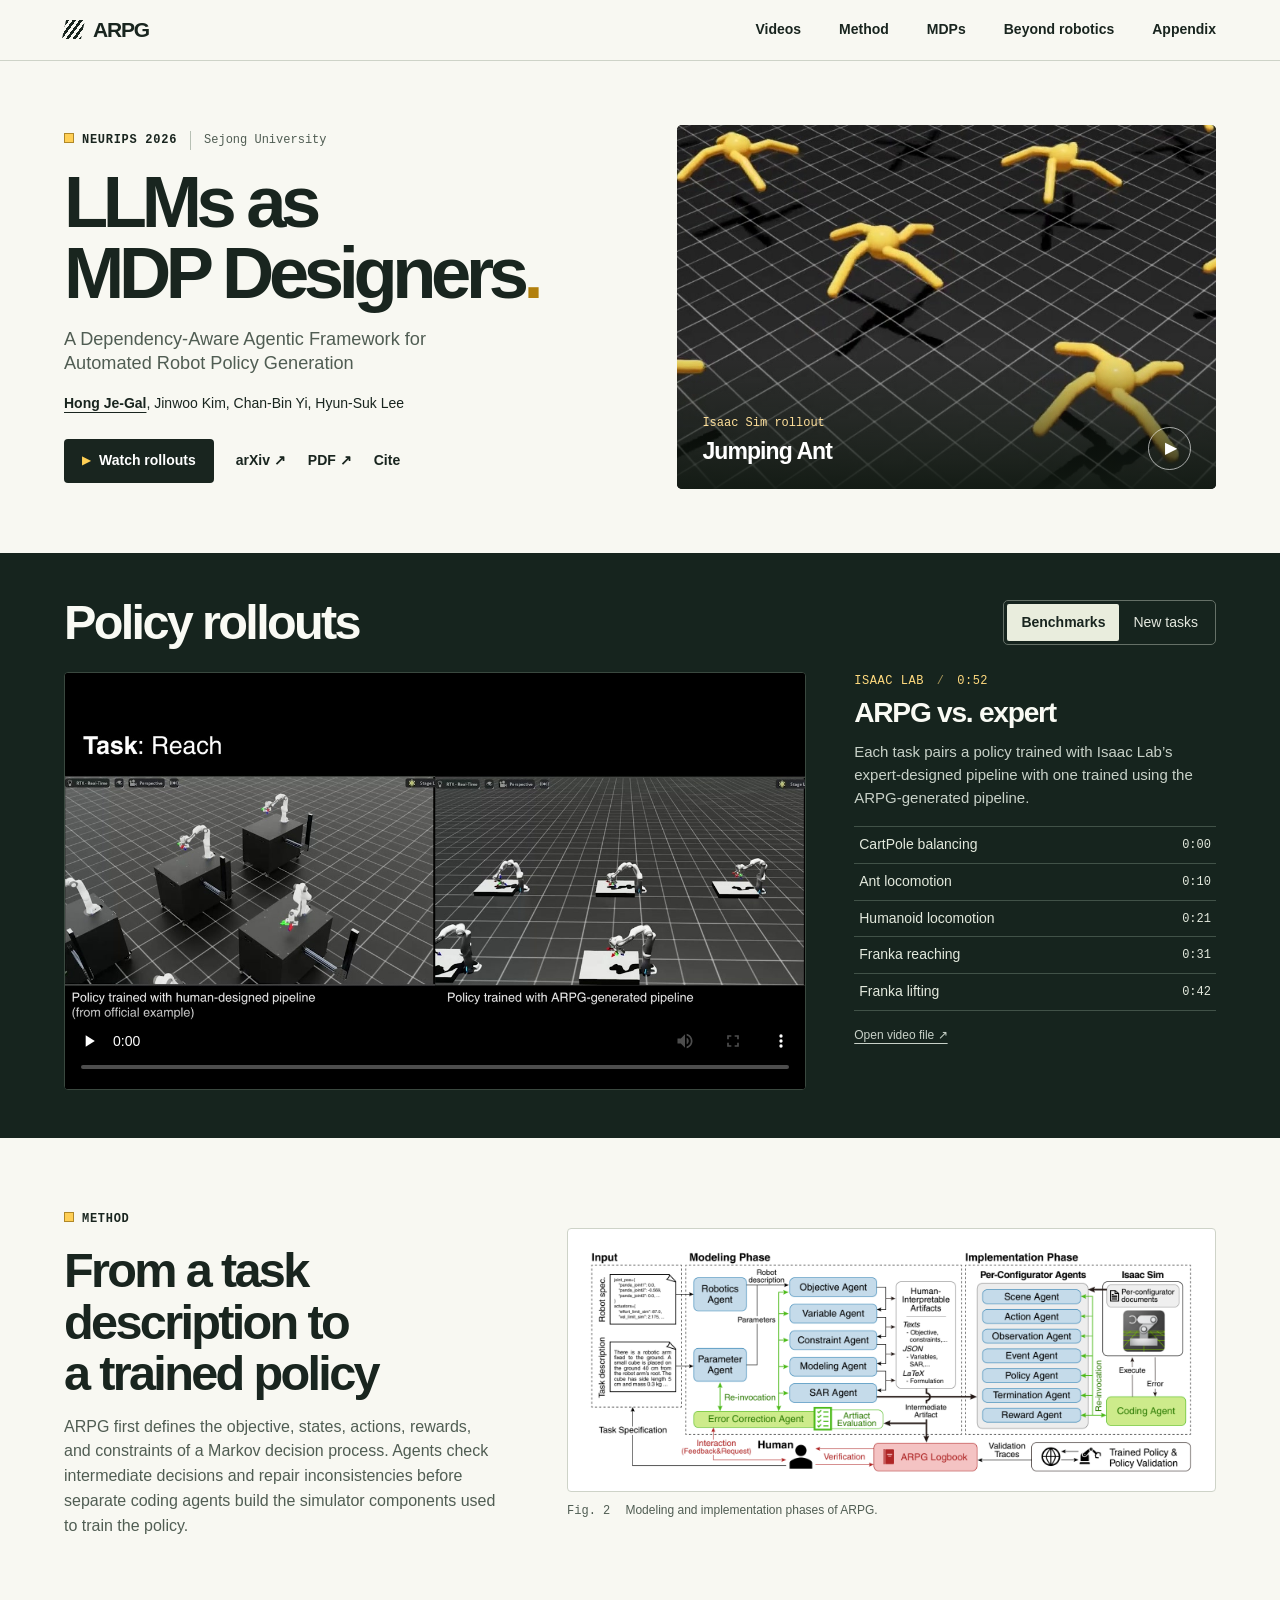
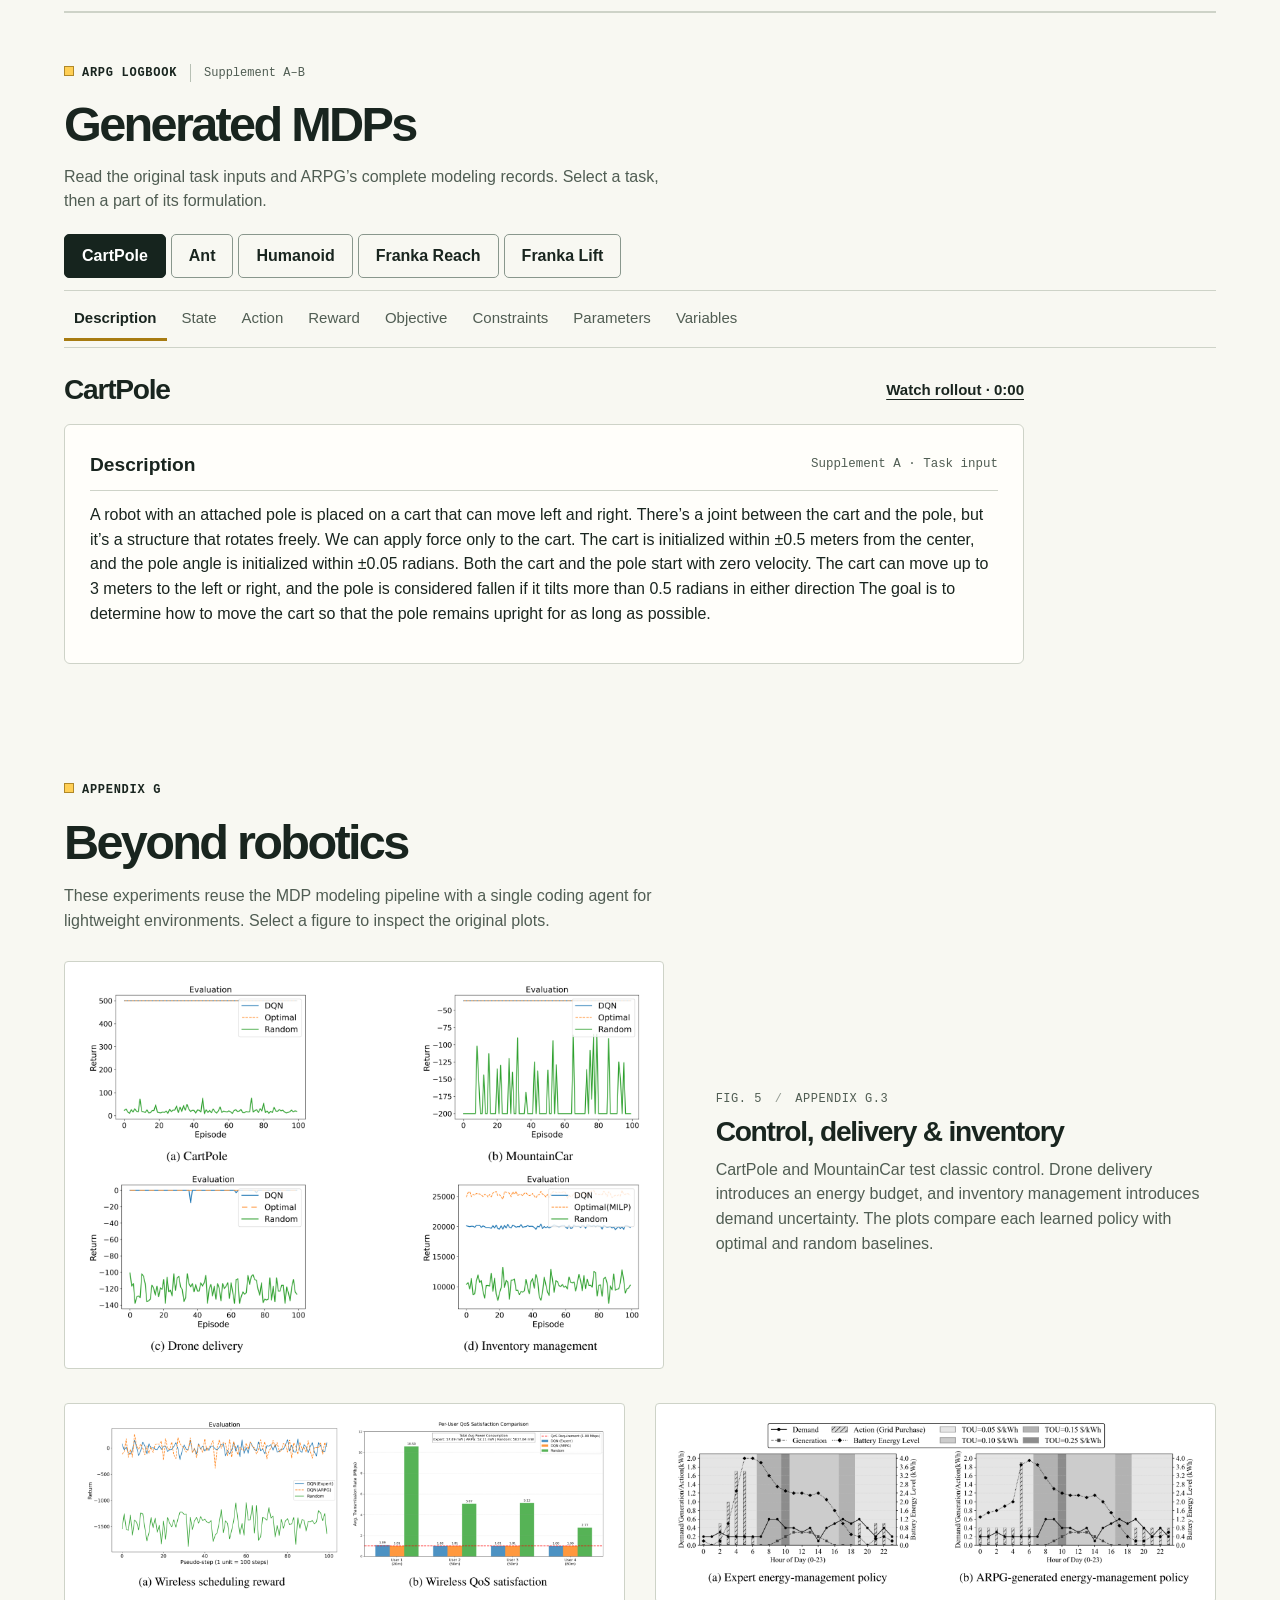
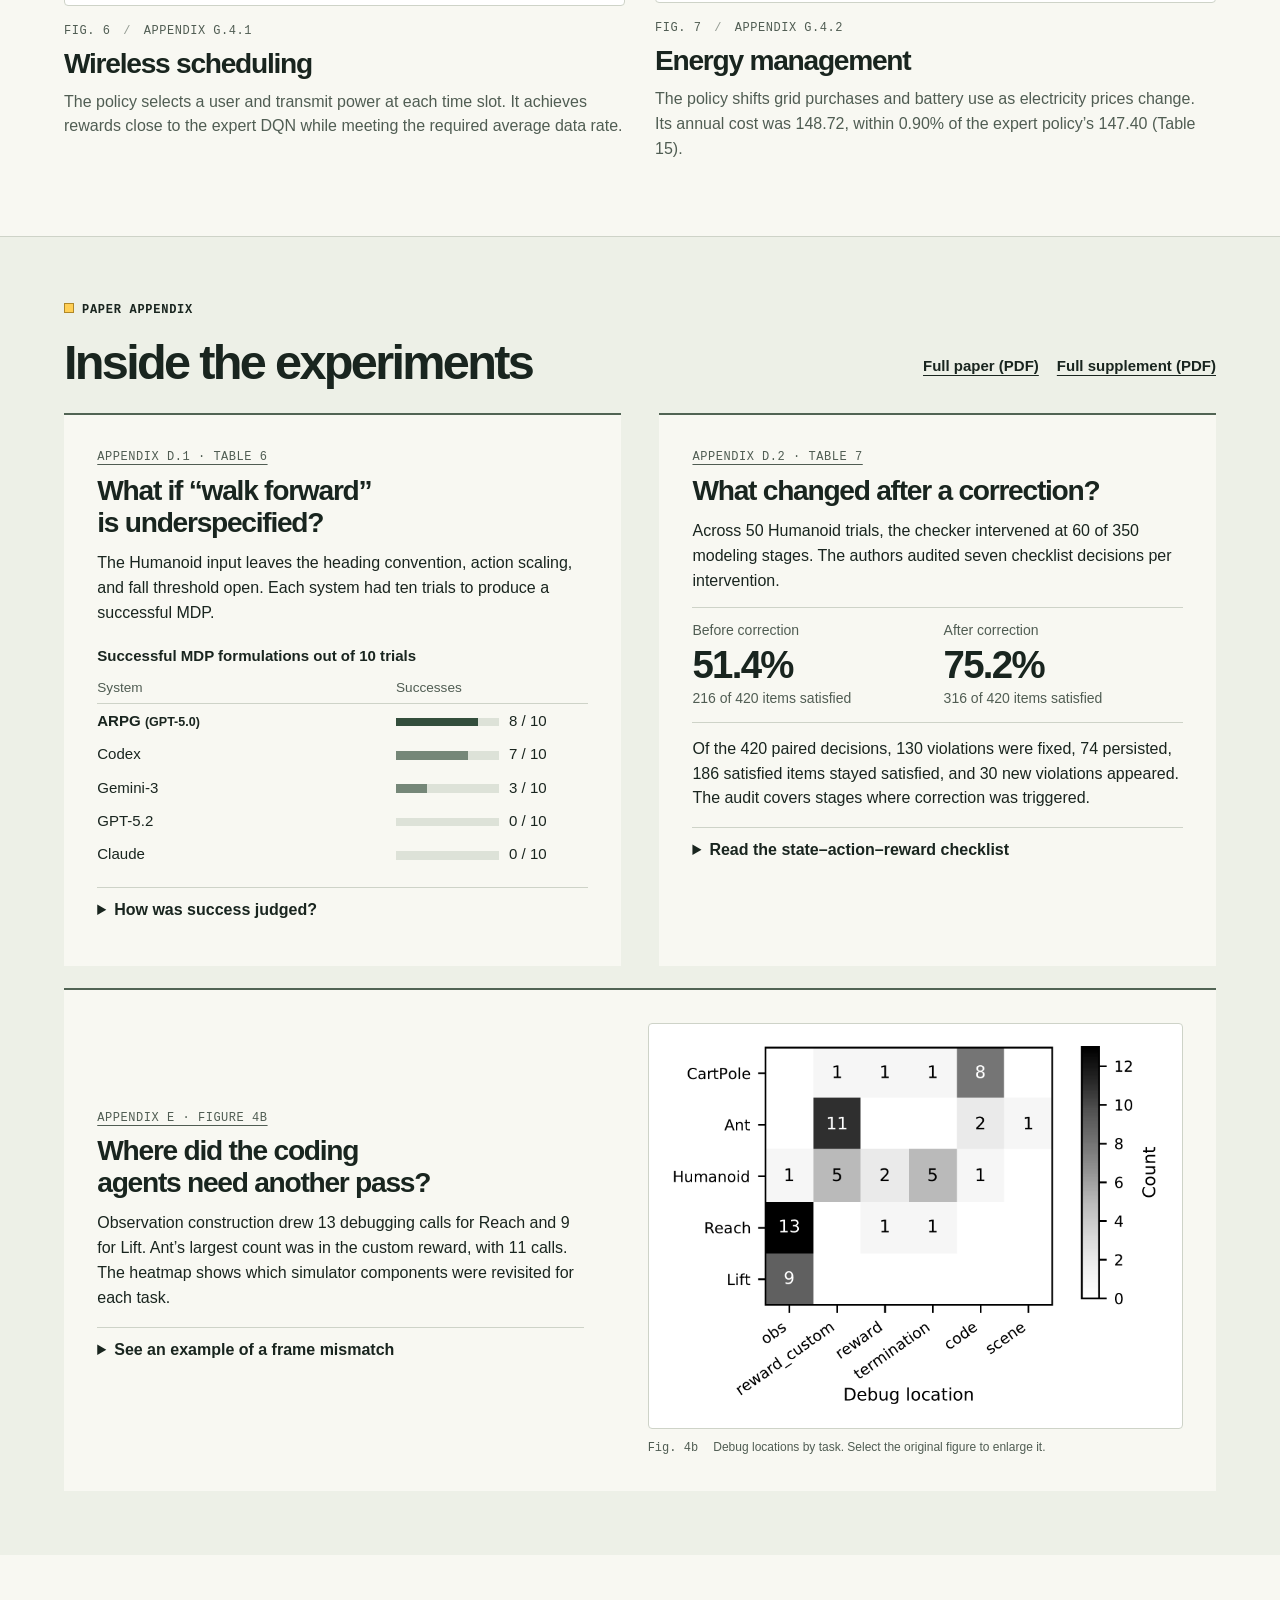
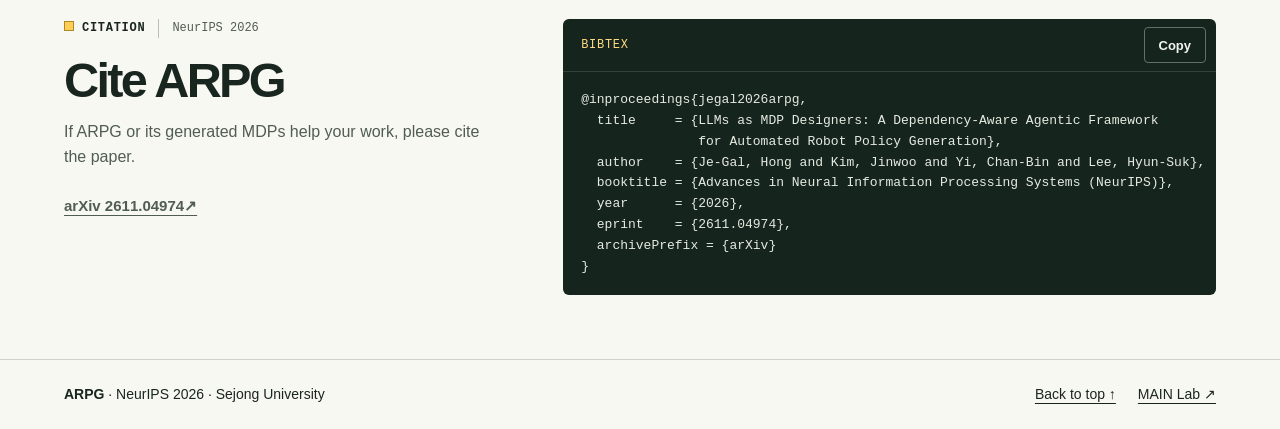
==== commit 0a1bdb86: "ARPG page: share previews, favicon, and a Cite section - Open Graph / Twitter card tags so shared li" ====
--- a/ARPG/index.html
+++ b/ARPG/index.html
@@ -3,11 +3,33 @@
 <head>
   <meta charset="utf-8">
   <meta name="viewport" content="width=device-width, initial-scale=1">
-  <meta name="theme-color" content="#f7f7f0">
+  <meta name="theme-color" content="#f8f8f2">
   <meta name="description" content="Watch ARPG's robot policies, explore the MDPs it generated for five benchmarks, and see results beyond robotics.">
   <title>ARPG · LLMs as MDP Designers</title>
-  <link rel="stylesheet" href="style.css?v=full-logbook">
-  <script src="page.js?v=full-logbook" defer></script>
+  <link rel="canonical" href="https://hongg-b.github.io/ARPG/">
+  <link rel="icon" href="data:image/svg+xml,%3Csvg xmlns='http://www.w3.org/2000/svg' viewBox='0 0 32 32'%3E%3Crect width='32' height='32' rx='6' fill='%2316241e'/%3E%3Cpath d='M9 25 15 7h3l-6 18zm6 0 6-18h3l-6 18z' fill='%23ffcf55'/%3E%3C/svg%3E">
+  <meta property="og:type" content="website">
+  <meta property="og:site_name" content="ARPG">
+  <meta property="og:title" content="LLMs as MDP Designers: A Dependency-Aware Agentic Framework for Automated Robot Policy Generation">
+  <meta property="og:description" content="Watch ARPG's robot policies, explore the MDPs it generated for five benchmarks, and see results beyond robotics.">
+  <meta property="og:url" content="https://hongg-b.github.io/ARPG/">
+  <meta property="og:image" content="https://hongg-b.github.io/ARPG/media/jumping-ant.jpg">
+  <meta property="og:image:width" content="1160">
+  <meta property="og:image:height" content="520">
+  <meta property="og:image:alt" content="Simulated Ant robots in midair above the Isaac Sim grid">
+  <meta name="twitter:card" content="summary_large_image">
+  <meta name="twitter:title" content="LLMs as MDP Designers: A Dependency-Aware Agentic Framework for Automated Robot Policy Generation">
+  <meta name="twitter:description" content="Watch ARPG's robot policies, explore the MDPs it generated for five benchmarks, and see results beyond robotics.">
+  <meta name="twitter:image" content="https://hongg-b.github.io/ARPG/media/jumping-ant.jpg">
+  <script type="application/ld+json">
+  {"@context":"https://schema.org","@type":"ScholarlyArticle","headline":"LLMs as MDP Designers: A Dependency-Aware Agentic Framework for Automated Robot Policy Generation","name":"LLMs as MDP Designers: A Dependency-Aware Agentic Framework for Automated Robot Policy Generation",
+   "author":[{"@type":"Person","name":"Hong Je-Gal","url":"https://hongg-b.github.io/"},{"@type":"Person","name":"Jinwoo Kim"},{"@type":"Person","name":"Chan-Bin Yi"},{"@type":"Person","name":"Hyun-Suk Lee"}],
+   "sourceOrganization":{"@type":"Organization","name":"Sejong University"},
+   "datePublished":"2026-11-03","url":"https://hongg-b.github.io/ARPG/","sameAs":"https://arxiv.org/abs/2611.04974",
+   "image":"https://hongg-b.github.io/ARPG/media/jumping-ant.jpg","about":["Robotics","Reinforcement learning","Large language models"]}
+  </script>
+  <link rel="stylesheet" href="style.css?v=polish-1">
+  <script src="page.js?v=polish-1" defer></script>
 </head>
 <body>
 <a class="skip" href="#demos">Skip to videos</a>
@@ -23,10 +45,10 @@
       <h1 id="title">LLMs as <br>MDP Designers<span>.</span></h1>
       <p class="subtitle">A Dependency-Aware Agentic Framework for Automated Robot Policy Generation</p>
       <p class="authors"><a href="https://hongg-b.github.io/">Hong Je-Gal</a>, Jinwoo Kim, Chan-Bin Yi, Hyun-Suk Lee</p>
-      <div class="actions"><a class="primary" href="#demos"><span aria-hidden="true">▶</span> Watch rollouts</a><a class="textlink" href="https://arxiv.org/abs/2611.04974">arXiv <span aria-hidden="true">↗</span></a><a class="textlink" href="https://arxiv.org/pdf/2611.04974">PDF <span aria-hidden="true">↗</span></a></div>
+      <div class="actions"><a class="primary" href="#demos"><span aria-hidden="true">▶</span> Watch rollouts</a><a class="textlink" href="https://arxiv.org/abs/2611.04974">arXiv <span aria-hidden="true">↗</span></a><a class="textlink" href="https://arxiv.org/pdf/2611.04974">PDF <span aria-hidden="true">↗</span></a><a class="textlink" href="#cite">Cite</a></div>
     </div>
     <a class="hero-shot" href="#variants" data-scene="4.3" aria-label="Play the Jumping Ant rollout">
-      <img src="media/jumping-ant.jpg" width="1160" height="520" alt="Simulated Ant robots in midair above the Isaac Sim grid">
+      <img src="media/jumping-ant.jpg" width="1160" height="520" fetchpriority="high" alt="Simulated Ant robots in midair above the Isaac Sim grid">
       <div class="shot-caption"><div><small>Isaac Sim rollout</small><strong>Jumping Ant</strong></div><span class="play" aria-hidden="true">▶</span></div>
     </a>
   </section>
@@ -1359,6 +1381,21 @@
       <details class="study-detail"><summary>See an example of a frame mismatch</summary><p>In one inspected Codex Ant formulation, the observation expressed base velocity in the robot’s frame, while the reward used forward speed along the world X-axis. Once the robot turned, the two could disagree. The formulation left the coordinate conversion unspecified. <a href="arpg-paper.pdf#page=16">Appendix C.1</a></p></details>
     </div><figure><a class="plot" href="debug-locations.webp" target="_blank" rel="noopener"><img src="debug-locations.webp" width="1560" height="1172" loading="lazy" alt="Heatmap of coding-agent debug calls across five tasks and six simulator components. Observation construction dominates Reach and Lift, while Ant concentrates on custom reward code."></a><figcaption>Fig. 4b <span>Debug locations by task. Select the original figure to enlarge it.</span></figcaption></figure></article>
   </div></section>
+  <section class="cite wrap" id="cite" aria-labelledby="cite-title">
+    <div><p class="kicker"><b>Citation</b><span>NeurIPS 2026</span></p><h2 id="cite-title">Cite ARPG</h2>
+      <p>If ARPG or its generated MDPs help your work, please cite the paper.</p>
+      <p class="cite-links"><a href="https://arxiv.org/abs/2611.04974">arXiv 2611.04974 <span aria-hidden="true">↗</span></a></p></div>
+    <div class="bibtex"><div class="bibtex-bar"><span>BibTeX</span><button type="button" class="copy-bib" hidden>Copy</button></div>
+      <pre tabindex="0" aria-label="BibTeX citation"><code id="bibtex">@inproceedings{jegal2026arpg,
+  title     = {LLMs as MDP Designers: A Dependency-Aware Agentic Framework
+               for Automated Robot Policy Generation},
+  author    = {Je-Gal, Hong and Kim, Jinwoo and Yi, Chan-Bin and Lee, Hyun-Suk},
+  booktitle = {Advances in Neural Information Processing Systems (NeurIPS)},
+  year      = {2026},
+  eprint    = {2611.04974},
+  archivePrefix = {arXiv}
+}</code></pre></div>
+  </section>
 </main>
 <dialog class="figure-view" aria-labelledby="figure-name">
   <div class="figure-tools">
@@ -1368,6 +1405,6 @@
   </div>
   <div class="figure-pan" tabindex="0" aria-label="Scrollable figure"><img alt=""></div>
 </dialog>
-<footer><div class="wrap"><span><strong>ARPG</strong> · NeurIPS 2026</span><a href="https://mainlab.kr/">MAIN Lab ↗</a></div></footer>
+<footer><div class="wrap"><span><strong>ARPG</strong> · NeurIPS 2026 · Sejong University</span><span class="footer-links"><a href="#top">Back to top ↑</a><a href="https://mainlab.kr/">MAIN Lab ↗</a></span></div></footer>
 </body>
 </html>
--- a/ARPG/style.css
+++ b/ARPG/style.css
@@ -41,7 +41,7 @@
 .subtitle { font-size: clamp(17px,1.42vw,23px); line-height: 1.34; color: var(--muted); margin-top: 17px; max-width: 41ch; }
 .authors { font-size: 14px; margin-top: 18px; }
 .authors a { font-weight: 650; }
-.actions { gap: 22px; margin-top: 24px; }
+.actions { flex-wrap: wrap; gap: 10px 22px; margin-top: 24px; }
 .primary { display: inline-flex; gap: 9px; align-items: center; text-decoration: none; background: var(--ink); color: white; border-radius: 4px; padding: 11px 18px; font-size: 14px; font-weight: 650; }
 .primary span { color: var(--gold); font-size: 11px; }
 .primary:hover { background: #304538; }
@@ -145,6 +145,16 @@
 .result p:not(.micro) { color: var(--muted); }
 .main-result { grid-column: 1/-1; display: grid; grid-template-columns: 1.2fr 1fr; gap: clamp(24px,4vw,70px); align-items: center; margin-bottom: 4px; }
 footer { padding: 24px 0; border-top: 1px solid var(--rule); font-size: 14px; }
+footer .wrap { flex-wrap: wrap; gap: 8px 24px; }
+.footer-links { display: flex; flex-wrap: wrap; gap: 4px 22px; }
+.cite { display: grid; grid-template-columns: .8fr 1.2fr; gap: clamp(24px, 5vw, 76px); align-items: start; padding-block: clamp(40px, 5vw, 72px); }
+.cite > div:first-child > p:not(.kicker) { color: var(--muted); margin-top: 14px; }
+.cite-links a { display: inline-flex; align-items: center; min-height: 44px; font-weight: 600; font-size: .9375rem; }
+.bibtex { background: var(--dark); color: #e6ebe1; border-radius: 6px; overflow: hidden; min-width: 0; }
+.bibtex-bar { display: flex; align-items: center; justify-content: space-between; gap: 12px; padding: 8px 10px 8px 18px; border-bottom: 1px solid #344339; font: 12px var(--mono); letter-spacing: .06em; text-transform: uppercase; color: #ffda7e; }
+.copy-bib { min-height: 36px; padding: 4px 14px; border: 1px solid #657067; border-radius: 4px; background: transparent; color: #f1f4ed; font: 600 13px Inter, "Segoe UI", Arial, sans-serif; letter-spacing: 0; text-transform: none; }
+.copy-bib:hover { background: #2a3a30; }
+.bibtex pre { margin: 0; padding: 18px; overflow-x: auto; font: 13px/1.6 var(--mono); tab-size: 2; }
 .figure-view { padding: 0; width: min(1050px, 96vw); max-width: 100%; max-height: 94vh; max-height: 94dvh; border: 1px solid var(--rule); border-radius: 8px; background: white; color: var(--ink); }
 .figure-view::backdrop { background: #101911b8; }
 body:has(.figure-view[open]) { overflow: hidden; }
@@ -202,8 +212,11 @@
   .chapters { margin: 3px 0 13px; border: 0; display: grid; grid-template-columns: repeat(2,minmax(0,1fr)); gap: 6px; }
   .chapters button { min-height: 46px; padding: 6px 8px; gap: 5px; line-height: 1.25; border: 1px solid #526256; border-radius: 5px; }
   .chapters button[aria-current=true] { background: #2e3e30; border-color: #d2ab51; }
-  .result-grid { grid-template-columns: 1fr; gap: 25px; }
-  .main-result { display: block; }
+  .result-grid { grid-template-columns: 1fr; gap: 34px; }
+  .result, .main-result { display: flex; flex-direction: column; }
+  .result > div { order: -1; padding: 0 0 12px; }
+  .cite { grid-template-columns: 1fr; gap: 18px; padding-block: 34px; }
+  .bibtex pre { font-size: 12px; padding: 14px; }
   .plot { padding: 6px; }
   .plot::after { content: "Enlarge ↗"; display: block; text-align: right; padding: 5px 4px 0; color: var(--muted); font: 12px var(--mono); }
   .plot { text-decoration: none; }
